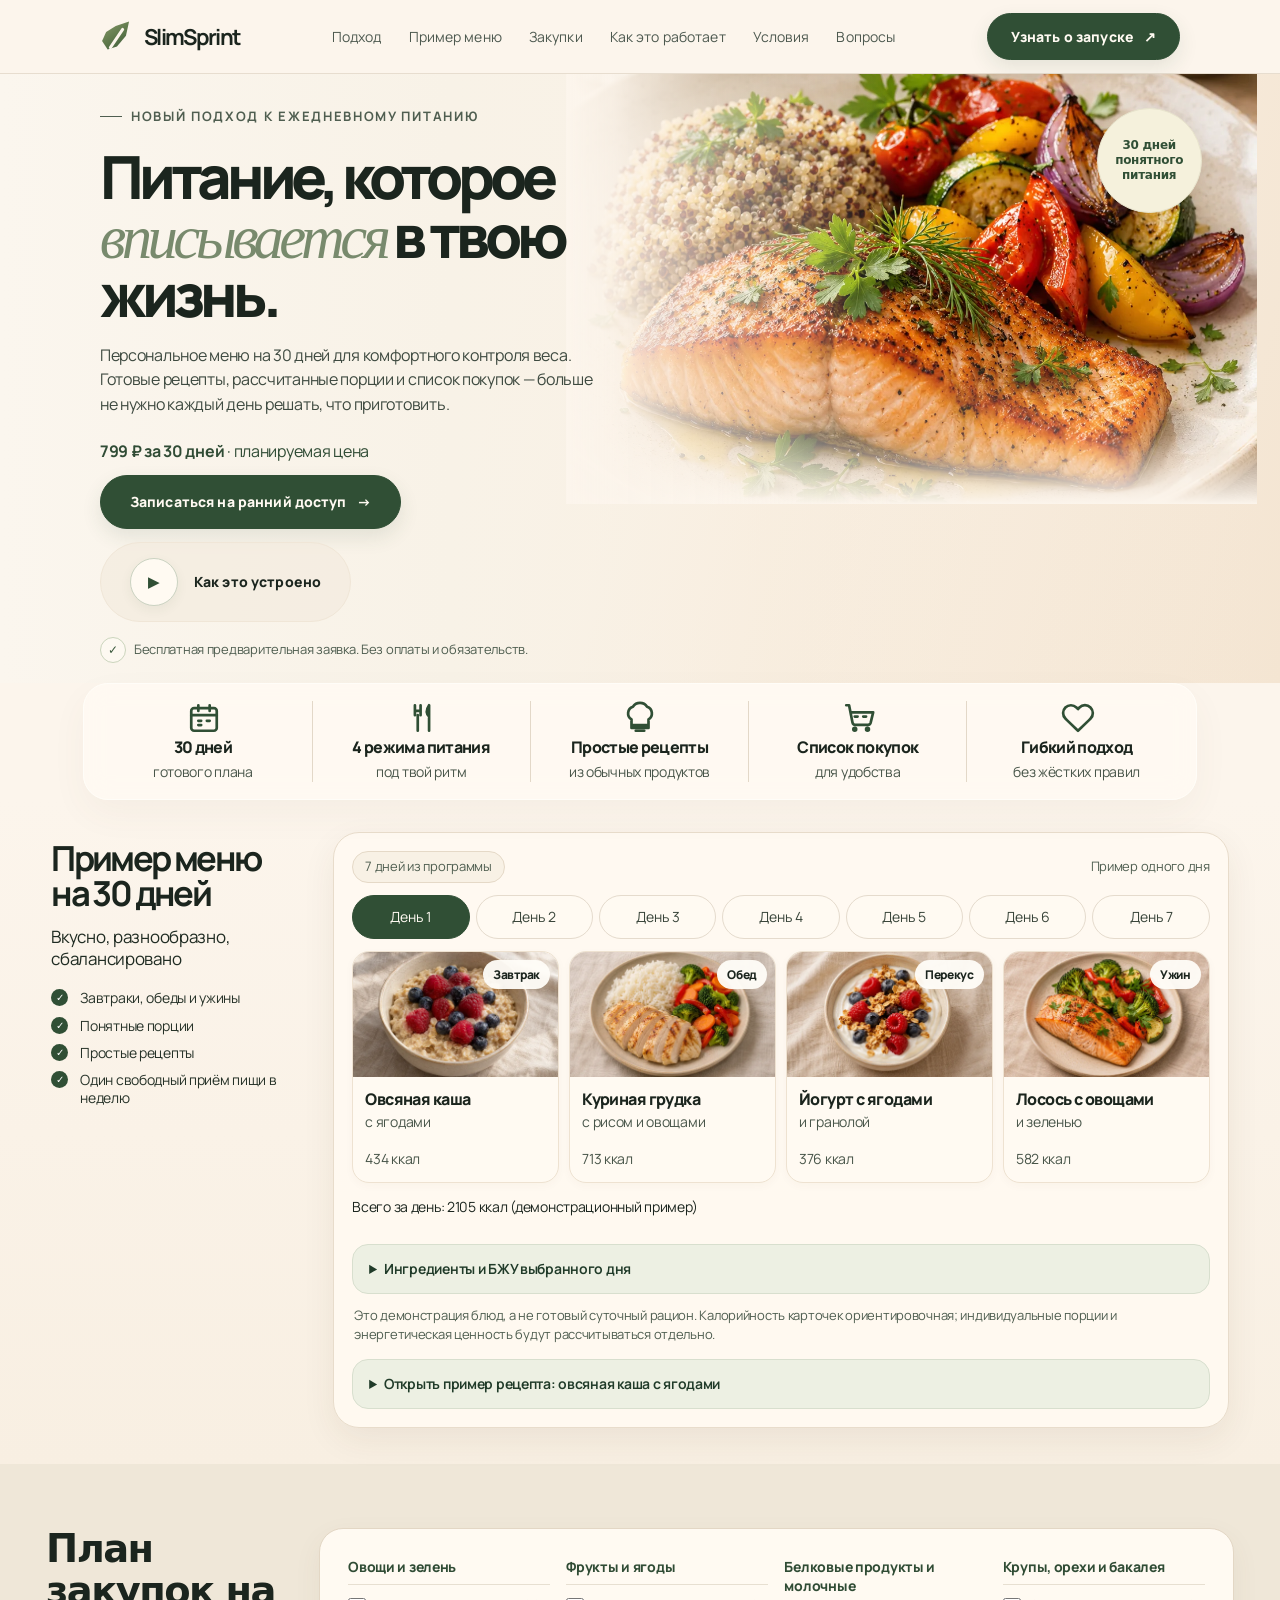
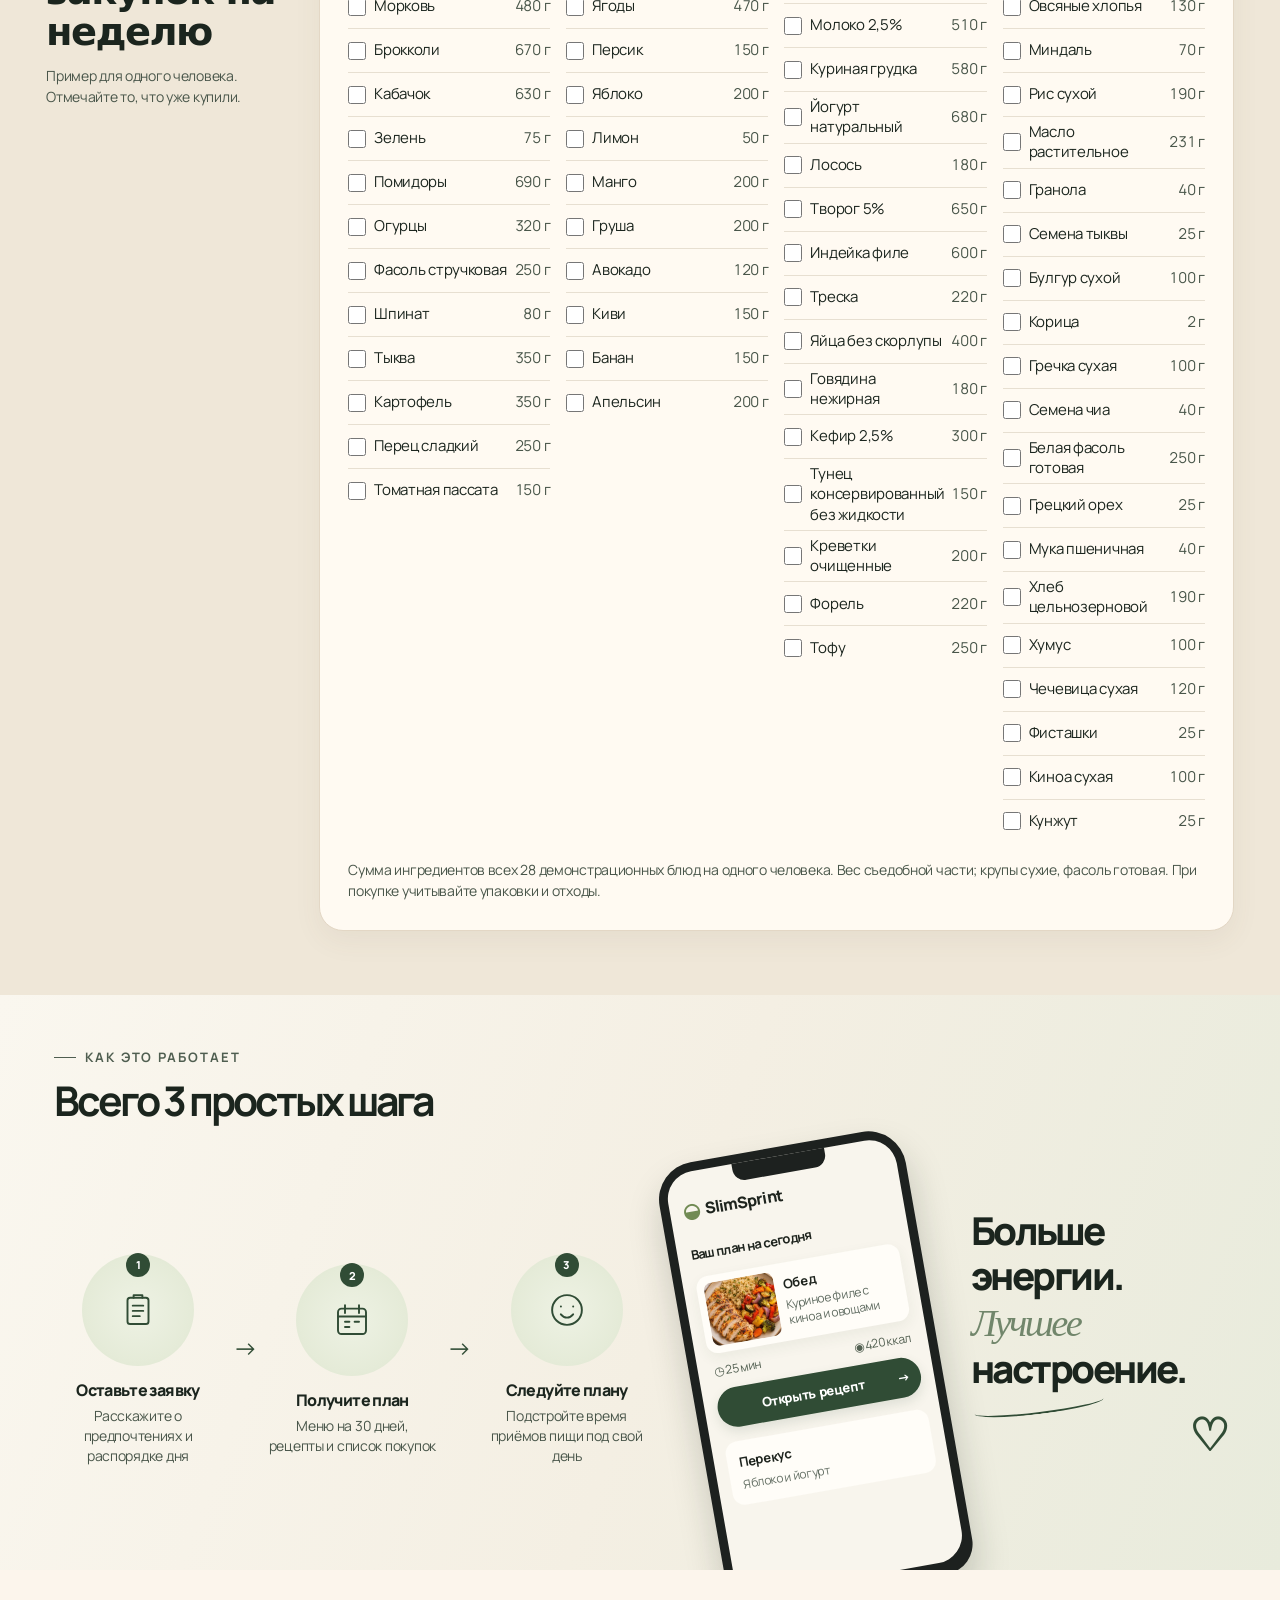
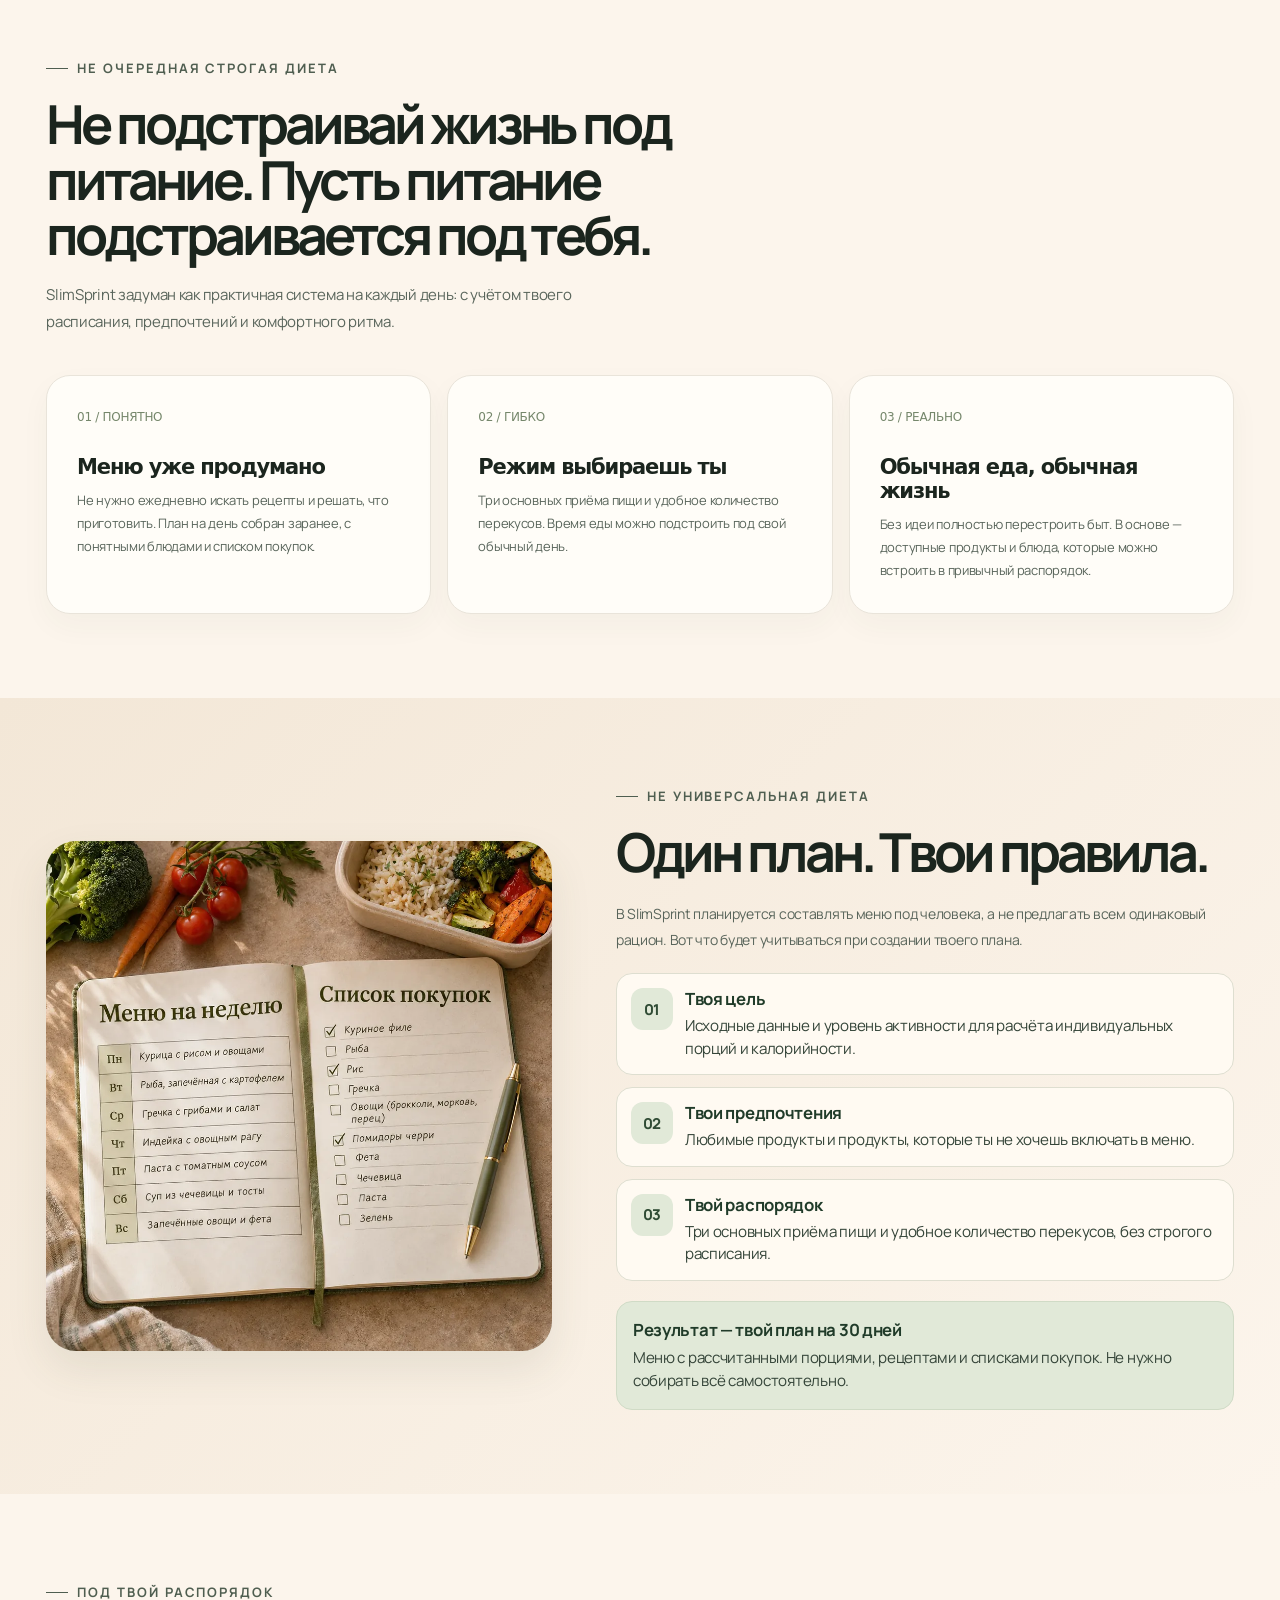
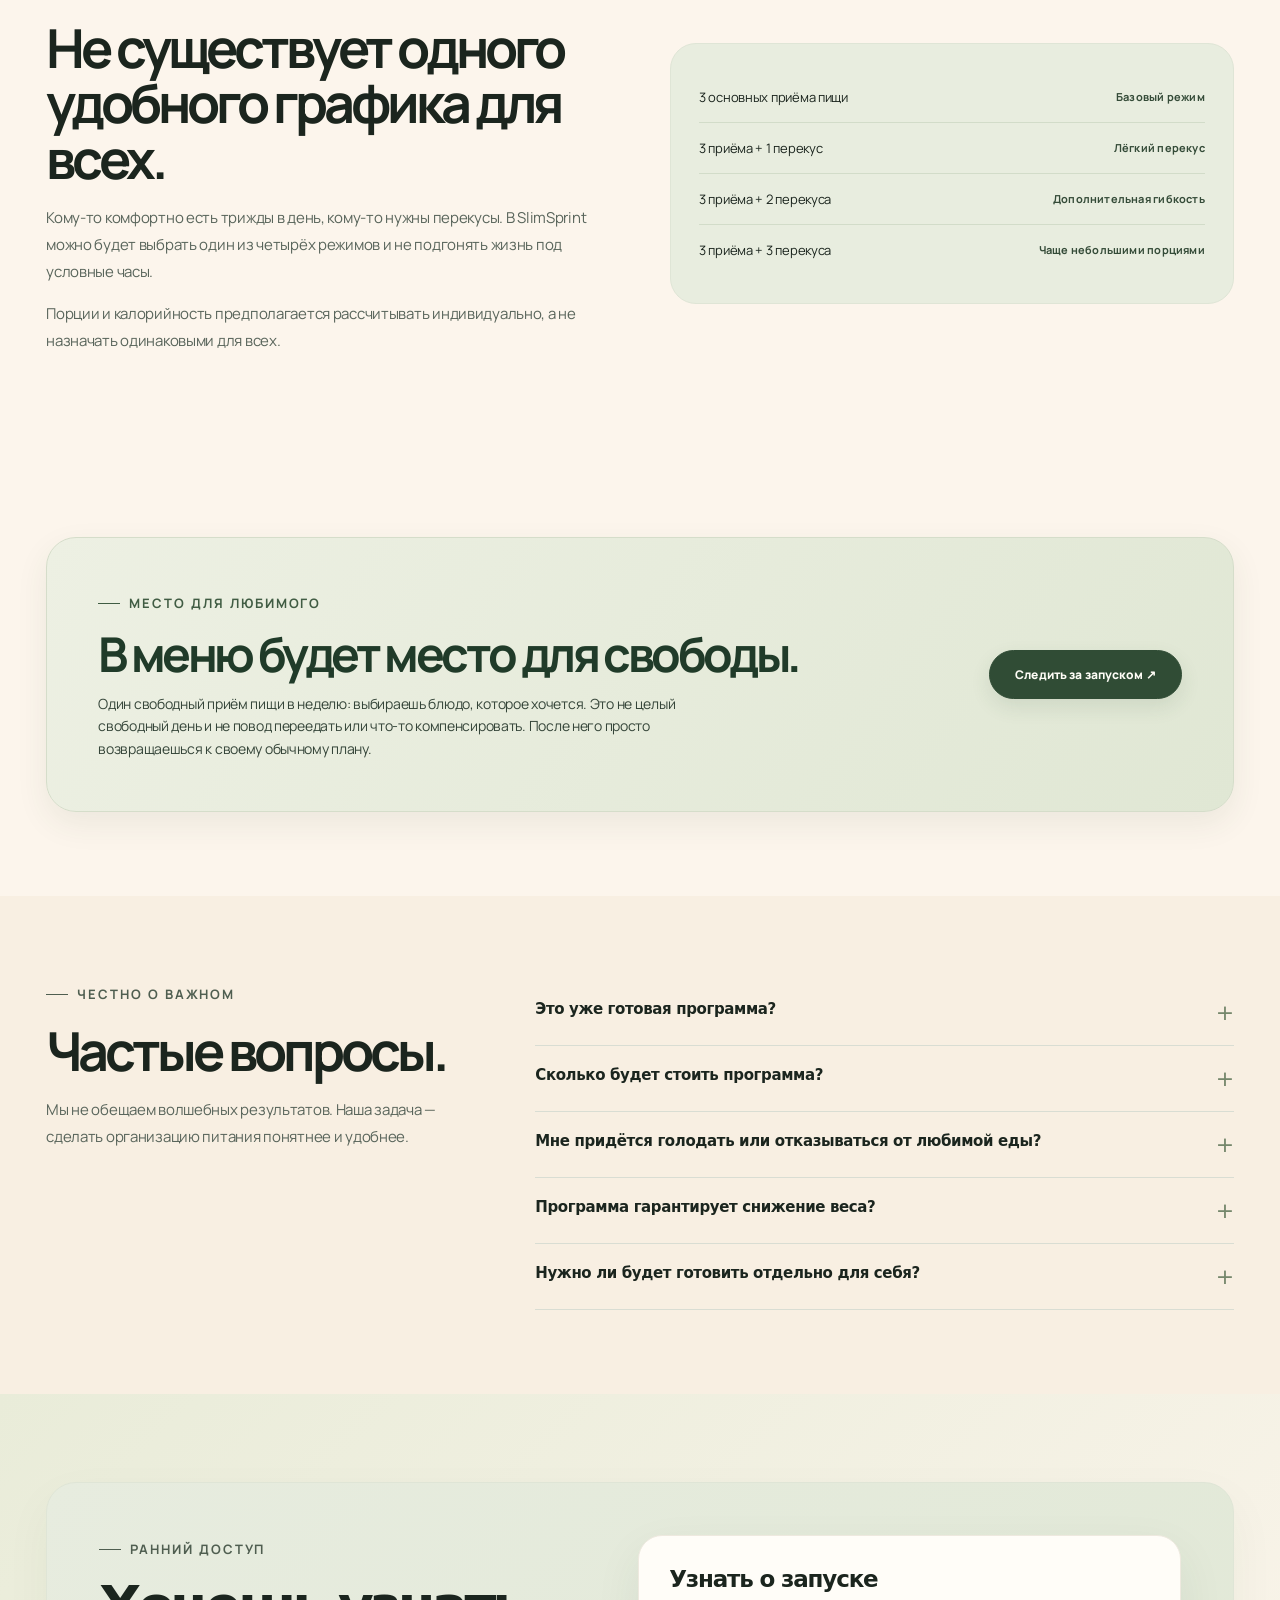
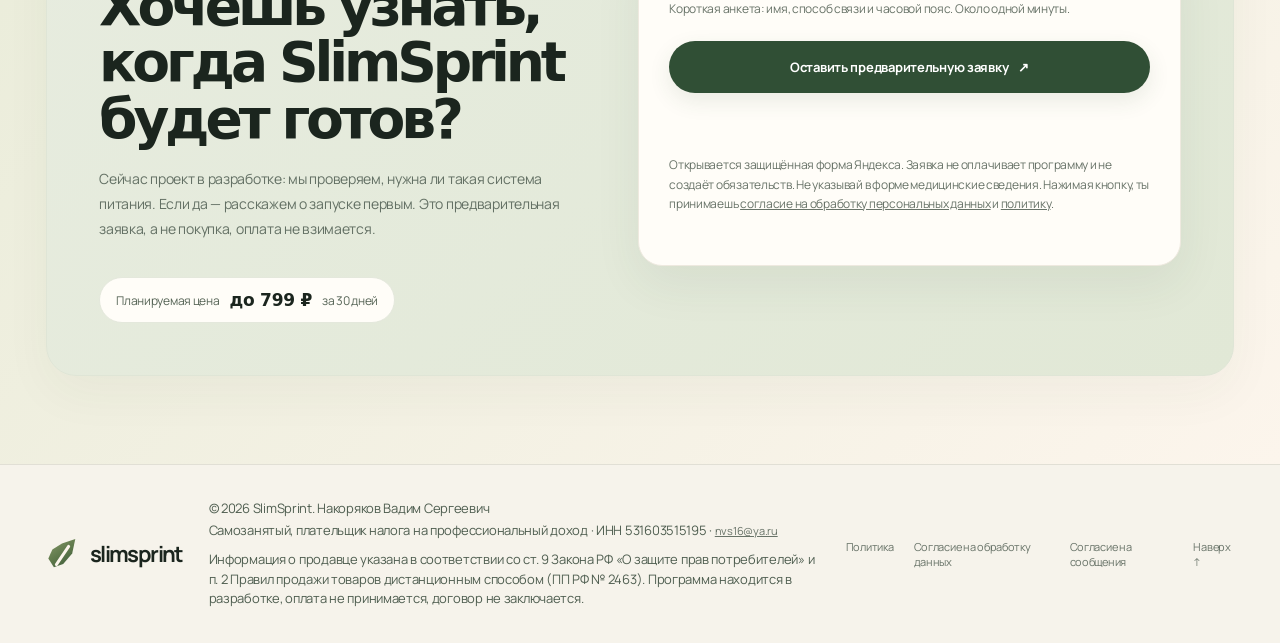
==== docs/index.html @ ff174c63 "Explain planned meal personalization in existing value section" ====
<!doctype html>
<html lang="ru">
<head>
<meta charset="utf-8">
<meta name="viewport" content="width=device-width,initial-scale=1">
<meta name="theme-color" content="#f6f5ef">
<title>SlimSprint — питание, которое вписывается в твою жизнь</title>
<meta name="description" content="Персональный план питания на 30 дней: готовое меню, простые рецепты и гибкий режим без жёстких запретов. SlimSprint — проект в разработке.">
<meta name="robots" content="noindex, nofollow">
<link rel="canonical" href="https://slimsprint.ru/">
<meta property="og:title" content="SlimSprint — питание, которое вписывается в твою жизнь">
<meta property="og:description" content="30 дней понятного питания, собранного вокруг твоего ритма жизни.">
<meta property="og:type" content="website">
<meta property="og:image" content="https://slimsprint.ru/assets/img/og-image.svg">
<meta property="og:locale" content="ru_RU">
<meta property="og:site_name" content="SlimSprint">
<meta property="og:url" content="https://slimsprint.ru/">
<meta name="twitter:card" content="summary_large_image">
<link rel="icon" href="assets/favicon.svg" type="image/svg+xml">
<link rel="stylesheet" href="assets/base.css?v=20261127b">
<style>
:root{--ink:#202a22;--muted:#68736a;--paper:#f6f5ef;--white:#fffefa;--sage:#647b65;--sage-dark:#405a45;--lime:#dce7c9;--line:#e5e7de;--sand:#eee9dd;--serif:Georgia,'Times New Roman',serif;--sans:'DM Sans','Segoe UI',Arial,sans-serif;--display:'Manrope','Segoe UI',Arial,sans-serif}
*{box-sizing:border-box}html{scroll-behavior:smooth}body{margin:0;background:var(--paper);color:var(--ink);font-family:var(--sans);-webkit-font-smoothing:antialiased}a{color:inherit}button,input,select{font:inherit}img{max-width:100%;height:auto}.wrap{width:min(1160px,calc(100% - 48px));margin:auto}.eyebrow{display:inline-flex;align-items:center;gap:9px;text-transform:uppercase;letter-spacing:.15em;font-size:11px;font-weight:700;color:var(--sage)}.eyebrow:before{content:"";width:22px;height:1px;background:currentColor}.header{height:82px;display:flex;align-items:center;border-bottom:1px solid rgba(32,42,34,.08)}.nav{display:flex;align-items:center;justify-content:space-between}.brand{display:flex;align-items:center;gap:10px;text-decoration:none;font:800 20px var(--display);letter-spacing:-.06em}.brand-mark{width:32px;height:32px;border-radius:11px;background:var(--sage-dark);color:#fff;display:grid;place-items:center;font:700 16px var(--display)}.nav-links{display:flex;gap:30px;align-items:center;font-size:13px;color:#58645b}.nav-links a{text-decoration:none}.nav-links a:hover{color:var(--sage-dark)}.nav-cta,.btn{display:inline-flex;align-items:center;justify-content:center;gap:10px;border-radius:999px;padding:14px 22px;background:var(--sage-dark);color:white;text-decoration:none;border:1px solid var(--sage-dark);font-size:13px;font-weight:700;transition:.2s;cursor:pointer}.nav-cta:hover,.btn:hover{background:#304735;transform:translateY(-2px)}.btn-light{background:transparent;color:var(--ink);border-color:#cbd2c5}.btn-light:hover{background:#fffefa;color:var(--ink)}.hero{padding:76px 0 88px;overflow:hidden}.hero-grid{display:grid;grid-template-columns:1.02fr .98fr;gap:62px;align-items:center}.hero-copy{padding:20px 0}.hero h1{font:600 clamp(48px,6vw,78px)/.99 var(--display);letter-spacing:-.075em;margin:24px 0 24px;max-width:650px}.hero h1 em{font-family:var(--serif);font-weight:400;color:var(--sage);letter-spacing:-.06em}.hero-lead{font-size:17px;line-height:1.75;color:var(--muted);max-width:490px;margin:0 0 30px}.hero-actions{display:flex;gap:12px;flex-wrap:wrap}.micro-note{font-size:11px;color:#899187;margin-top:18px}.hero-visual{position:relative;min-height:550px}.hero-photo{position:absolute;inset:0 28px 30px 28px;border-radius:220px 220px 30px 30px;overflow:hidden;background:#d9dfd0}.hero-photo img{width:100%;height:100%;object-fit:cover;display:block}.photo-caption{position:absolute;left:0;bottom:0;background:var(--white);border-radius:18px;padding:18px 22px;box-shadow:0 14px 45px #26342614;max-width:230px}.photo-caption strong{display:block;font:700 14px var(--display);margin-bottom:5px}.photo-caption span{font-size:11px;color:var(--muted);line-height:1.5}.floating-tag{position:absolute;right:0;top:72px;background:var(--lime);border-radius:50%;width:112px;height:112px;display:grid;place-items:center;text-align:center;font:700 12px/1.3 var(--display);transform:rotate(9deg);padding:14px}.section{padding:104px 0}.section-head{max-width:660px;margin-bottom:48px}.section h2{font:600 clamp(36px,4.3vw,54px)/1.05 var(--display);letter-spacing:-.065em;margin:18px 0}.section-intro{font-size:16px;line-height:1.75;color:var(--muted);max-width:580px}.pillars{display:grid;grid-template-columns:repeat(3,1fr);gap:16px}.pillar{padding:30px;border:1px solid var(--line);border-radius:22px;background:rgba(255,254,250,.58);min-height:235px}.pillar-num{font:500 12px var(--display);color:var(--sage)}.pillar h3{font:700 20px var(--display);letter-spacing:-.04em;margin:34px 0 10px}.pillar p{font-size:13px;line-height:1.7;color:var(--muted);margin:0}.band{background:#e9eddf}.band-grid{display:grid;grid-template-columns:.9fr 1.1fr;gap:70px;align-items:center}.band-image{height:510px;border-radius:190px 190px 24px 24px;overflow:hidden}.band-image img{width:100%;height:100%;object-fit:cover}.band-copy h2{font:600 clamp(38px,4.3vw,56px)/1.03 var(--display);letter-spacing:-.07em;margin:18px 0 22px}.band-copy p{font-size:15px;line-height:1.8;color:#637064}.check-list{list-style:none;padding:0;margin:28px 0 0;display:grid;gap:16px}.check-list li{display:flex;gap:12px;align-items:flex-start;font-size:14px;line-height:1.55}.check{flex:0 0 22px;height:22px;border-radius:50%;background:#d5e1c7;color:#405a45;display:grid;place-items:center;font-size:12px;font-weight:700}.menu-section{background:var(--white)}.menu-grid{display:grid;grid-template-columns:1fr 1fr;gap:18px}.meal-card{border:1px solid var(--line);border-radius:22px;overflow:hidden;background:#fff}.meal-card img{width:100%;height:230px;object-fit:cover;display:block}.meal-info{padding:22px}.meal-label{font-size:10px;text-transform:uppercase;letter-spacing:.14em;color:var(--sage);font-weight:700}.meal-info h3{font:700 19px var(--display);letter-spacing:-.04em;margin:9px 0}.meal-info p{font-size:13px;line-height:1.6;color:var(--muted);margin:0}.menu-foot{font-size:12px;color:#899187;margin-top:20px;line-height:1.6}.rhythm{display:grid;grid-template-columns:1fr 1fr;gap:64px;align-items:center}.rhythm h2{font:600 clamp(38px,4vw,52px)/1.04 var(--display);letter-spacing:-.07em;margin:18px 0}.rhythm p{color:var(--muted);line-height:1.8;font-size:15px}.rhythm-card{background:#e8ecdf;border-radius:26px;padding:30px}.rhythm-row{display:flex;align-items:center;justify-content:space-between;padding:17px 0;border-bottom:1px solid #d3dacb;font-size:14px}.rhythm-row:last-child{border:0}.rhythm-row span:last-child{font-size:12px;color:var(--sage-dark);font-weight:700}.free-meal{background:var(--sage-dark);color:white;border-radius:28px;padding:48px;display:grid;grid-template-columns:1fr auto;gap:30px;align-items:center}.free-meal h2{font:600 clamp(34px,4vw,48px)/1.05 var(--display);letter-spacing:-.06em;margin:15px 0}.free-meal p{color:#d4ded2;line-height:1.75;font-size:14px;max-width:650px}.free-meal .eyebrow{color:#c9d8bd}.free-meal .btn{background:#f5f4ec;color:var(--sage-dark);border-color:#f5f4ec;white-space:nowrap}.steps{display:grid;grid-template-columns:repeat(3,1fr);gap:28px}.step{border-top:1px solid #cfd5ca;padding-top:22px}.step strong{font:600 12px var(--display);color:var(--sage)}.step h3{font:700 19px var(--display);margin:22px 0 9px;letter-spacing:-.04em}.step p{font-size:13px;line-height:1.7;color:var(--muted)}.faq{background:#eeeee7}.faq-grid{display:grid;grid-template-columns:.75fr 1.25fr;gap:80px}.faq-list details{border-bottom:1px solid #d8ddd3;padding:19px 0}.faq-list summary{font:700 16px var(--display);cursor:pointer;list-style:none;display:flex;justify-content:space-between;gap:20px}.faq-list summary:after{content:"+";font-size:22px;font-weight:400;color:var(--sage)}.faq-list details[open] summary:after{content:"−"}.faq-list p{font-size:13px;line-height:1.75;color:var(--muted);max-width:600px}.lead{padding:104px 0}.lead-panel{display:grid;grid-template-columns:.95fr 1.05fr;gap:64px;background:#e7ecdf;border-radius:30px;padding:58px;align-items:start}.lead-copy h2{font:600 clamp(38px,4.4vw,56px)/1.03 var(--display);letter-spacing:-.07em;margin:18px 0}.lead-copy p{font-size:14px;line-height:1.8;color:#637064}.price-note{display:inline-flex;gap:10px;align-items:center;margin-top:22px;padding:12px 16px;background:#f7f7f1;border-radius:999px;font-size:12px;color:#566456}.price-note strong{font:800 17px var(--display);color:var(--ink)}.form-card{background:var(--white);border-radius:22px;padding:30px;box-shadow:0 18px 50px #2534250c}.form-card h3{font:700 22px var(--display);letter-spacing:-.04em;margin:0 0 7px}.form-card>p{font-size:12px;color:var(--muted);line-height:1.6;margin:0 0 22px}.field{display:grid;gap:7px;margin-bottom:14px}.field label{font-size:11px;font-weight:700;color:#536052}.field input,.field select{width:100%;border:1px solid #dce2d7;border-radius:12px;padding:14px 15px;background:#fbfcf8;color:var(--ink);outline:none}.field input:focus,.field select:focus{border-color:#8da18a;box-shadow:0 0 0 3px #8da18a20}.consent{display:flex;gap:10px;align-items:flex-start;font-size:11px;line-height:1.55;color:#69756a;margin:16px 0}.consent input{margin-top:3px;accent-color:var(--sage-dark)}.consent a{color:var(--sage-dark)}.form-submit{width:100%;border:0;border-radius:999px;background:var(--sage-dark);color:#fff;padding:16px;font-weight:700;font-size:13px;cursor:pointer}.form-submit:disabled{opacity:.55;cursor:wait}.form-status{font-size:12px;line-height:1.5;margin:12px 0 0;min-height:18px}.success-state{padding:20px 4px 8px;text-align:center}.success-icon{width:62px;height:62px;margin:0 auto 20px;border-radius:50%;display:grid;place-items:center;background:#e3ecd9;color:#405a45;font-size:29px}.success-state h3{font:700 25px/1.2 var(--display);letter-spacing:-.04em;margin:0 0 12px}.success-state p{font-size:14px;line-height:1.75;color:var(--muted);margin:0 auto 22px;max-width:390px}.success-state .success-note{padding:14px 16px;background:#f1f3eb;border-radius:13px;font-size:12px;color:#536052}.success-state a{display:inline-flex;margin-top:22px;color:var(--sage-dark);font-size:13px;font-weight:700;text-decoration:none}.form-foot{font-size:10px;color:#899187;line-height:1.6;margin:13px 0 0}.footer{padding:34px 0;border-top:1px solid var(--line)}.footer-row{display:flex;justify-content:space-between;gap:24px;align-items:center}.footer small,.footer a{font-size:11px;color:#7c877e}.footer-links{display:flex;gap:20px}.footer-links a{text-decoration:none}.reveal{opacity:1;transform:none}html.js .reveal{transition:opacity .7s,transform .7s}html.js .reveal:not(.visible){opacity:1;transform:none}html.js .reveal.visible{opacity:1;transform:none}
@media(max-width:850px){.nav-links{display:none}.hero-grid,.band-grid,.rhythm,.lead-panel,.faq-grid{grid-template-columns:1fr;gap:38px}.hero{padding:50px 0 70px}.hero-visual{min-height:460px}.hero-photo{inset:0 20px 24px}.pillars{grid-template-columns:1fr}.pillar{min-height:0}.band-image{height:390px;max-width:520px}.section{padding:76px 0}.free-meal{grid-template-columns:1fr;padding:34px}.lead-panel{padding:30px}.faq-grid{gap:20px}}
@media(max-width:560px){.wrap{width:min(100% - 32px,1160px)}.header{height:68px}.brand{font-size:18px}.nav-cta{padding:11px 15px;font-size:11px}.hero h1{font-size:48px}.hero-lead{font-size:15px}.hero-visual{min-height:390px}.hero-photo{inset:0 8px 20px;border-radius:180px 180px 22px 22px}.floating-tag{width:86px;height:86px;font-size:10px;right:-4px;top:42px}.photo-caption{max-width:190px;padding:13px 15px}.section{padding:66px 0}.section h2{font-size:38px}.menu-grid{grid-template-columns:1fr}.meal-card img{height:210px}.rhythm-card{padding:22px}.free-meal{padding:28px 23px}.steps{grid-template-columns:1fr;gap:18px}.lead{padding:66px 0}.form-card{padding:23px 18px}.footer-row{align-items:flex-start;flex-direction:column}.footer-links{flex-wrap:wrap}}
@media(prefers-reduced-motion:reduce){html{scroll-behavior:auto}.reveal{opacity:1;transform:none;transition:none}*{transition:none!important}}.header{position:sticky;top:0;z-index:40;background:rgba(246,245,239,.92);backdrop-filter:blur(10px)}.band-copy p{color:#5f6b61}.menu-foot,.micro-note{color:#5f6b61}.footer small,.footer a{color:#616d63}.photo{margin:0}.footer-operator{display:grid;gap:2px}.placeholder{display:grid;place-items:center;align-content:center;gap:6px;text-align:center;background:linear-gradient(150deg,#e6ead9 0%,#d9e1c9 55%,#cfd9bd 100%);color:#4a5a4c}.placeholder--hero{border-radius:220px 220px 30px 30px}.placeholder--wide{border-radius:190px 190px 24px 24px;height:510px}.placeholder--dish{height:230px;width:100%}.placeholder-label{font:700 12px/1.4 var(--display);letter-spacing:.02em;text-transform:uppercase;opacity:.72;padding:0 18px}.placeholder-label small{display:block;margin-top:4px;font:500 10px/1.4 var(--sans);letter-spacing:.06em;text-transform:none;opacity:.85}@media(max-width:850px){.placeholder--wide{height:390px}}@media(max-width:560px){.placeholder--dish{height:210px}.placeholder--hero{border-radius:180px 180px 22px 22px}}.hero-photo img,.band-image img,.meal-card img{display:block;width:100%;height:100%;object-fit:cover}.meal-card img{height:230px}@media(max-width:560px){.meal-card img{height:210px}}.cabinet{display:grid;gap:22px}.cabinet-figure{margin:0;background:var(--white);border:1px solid var(--line);border-radius:22px;overflow:hidden;box-shadow:0 14px 40px #26342510}.cabinet-figure img{display:block;width:100%;height:auto}.cabinet-figure figcaption{padding:18px 24px 22px;font-size:13px;line-height:1.65;color:#536052;border-top:1px solid var(--line)}.cabinet-figure figcaption strong{display:block;font:700 15px var(--display);color:var(--ink);margin-bottom:4px}
</style>
<link rel="stylesheet" href="assets/premium.css?v=20261127b">
<link rel="stylesheet" href="assets/editorial-refresh.css?v=20261127b">
<link rel="stylesheet" href="assets/reference-match.css?v=20261127l">
<link rel="stylesheet" href="assets/readable.css">
<style id="free-meal-contrast">
.free-meal{background:linear-gradient(125deg,#edf0e3,#e0e7d4)!important;color:#203b29!important;border:1px solid #d5ddca!important;box-shadow:0 12px 32px rgba(48,76,53,.08)!important;padding:clamp(24px,4vw,56px)!important;gap:24px!important}
.free-meal .eyebrow{color:#405c43!important;opacity:1!important}
.free-meal h2{color:#203b29!important;opacity:1!important}
.free-meal p{color:#354539!important;opacity:1!important;line-height:1.6!important;margin-bottom:0!important}
.free-meal .btn{background:#304c35!important;color:#fffdf7!important;border:1px solid #304c35!important;min-height:48px!important}
.free-meal .btn:hover{background:#203b29!important}
.free-meal .btn:focus-visible{outline:3px solid #203b29!important;outline-offset:4px}
@media(max-width:850px){.free-meal{display:flex!important;flex-direction:column!important;align-items:stretch!important;min-height:0!important;height:auto!important;gap:22px!important;padding:26px 22px!important}.free-meal h2{font-size:clamp(1.75rem,7vw,2.5rem)!important;line-height:1.12!important;margin:12px 0!important}.free-meal p{font-size:1rem!important;line-height:1.6!important}.free-meal .btn{margin:0!important;align-self:stretch!important;text-align:center!important;justify-content:center!important}}
</style>
<style id="sample-recipe-style">.sample-recipe{margin-top:14px;border:1px solid #d8dfce;border-radius:16px;background:#edf0e3;color:#203b29;overflow:hidden}.sample-recipe summary{padding:14px 16px;cursor:pointer;font-weight:650;line-height:1.45;color:#203b29}.sample-recipe summary:focus-visible{outline:2px solid #304c35;outline-offset:-3px}.sample-recipe-body{padding:0 16px 16px;font-size:15px;line-height:1.6;color:#354539}.sample-recipe-body h3{font-size:1.15rem;color:#203b29;margin:8px 0}.sample-recipe-body p{margin:8px 0;color:#354539}.sample-recipe-body ul,.sample-recipe-body ol{padding-left:22px;margin:8px 0;list-style-position:outside}.sample-recipe-body ul{list-style-type:disc}.sample-recipe-body ol{list-style-type:decimal}.sample-recipe-body li{margin:4px 0}</style><style id="personalization-style">.personalization-copy .personalization-steps{display:grid;gap:12px;margin:20px 0}.personalization-steps article{display:grid;grid-template-columns:42px minmax(0,1fr);gap:12px;align-items:start;padding:14px;background:#fffaf2;border:1px solid #deded0;border-radius:16px}.personalization-number{display:grid;place-items:center;width:42px;height:42px;background:#e1e9d8;color:#304c35;border-radius:12px;font-weight:750;font-size:15px}.personalization-steps h3{margin:0 0 4px!important;color:#203b29!important;font-size:1.05rem!important;line-height:1.35!important}.personalization-steps p,.personalization-result p{margin:0!important;color:#354539!important;font-size:.95rem!important;line-height:1.5!important}.personalization-result{padding:16px;background:#e1e9d8;border:1px solid #d0dbc6;border-radius:16px;color:#203b29}.personalization-result strong{display:block;color:#203b29;font-size:1.05rem;margin-bottom:6px}.personalization-copy{min-width:0}@media(max-width:560px){.personalization-steps article{padding:12px;gap:10px}.personalization-copy .personalization-steps{margin:16px 0}}</style></head>
<body class="has-action-bar">
<a class="skip-link" href="#top">Перейти к содержанию</a>
<header class="header"><div class="wrap nav">
<a class="brand" href="#top" aria-label="SlimSprint — на главную"><span class="brand-mark">s</span>SlimSprint</a>
<nav class="nav-links" aria-label="Основная навигация"><a href="#approach">Подход</a><a href="#menu">Пример меню</a><a href="#shopping">Закупки</a><a href="#how">Как это работает</a><a href="#price">Условия</a><a href="#faq">Вопросы</a></nav>
<a class="nav-cta" href="#lead-form">Узнать о запуске <span aria-hidden="true">↗</span></a>
</div></header>
<main id="top">
<section class="hero" aria-labelledby="hero-title"><div class="wrap hero-grid">
<div class="hero-copy"><span class="eyebrow">Новый подход к ежедневному питанию</span>
<h1 id="hero-title">Питание, которое <em>вписывается</em> в твою жизнь.</h1>
<p class="hero-lead">Персональное меню на 30 дней для комфортного контроля веса. Готовые рецепты, рассчитанные порции и список покупок — больше не нужно каждый день решать, что приготовить.</p>
<p class="hero-price" style="margin:12px 0;color:#304c35;font-size:1rem;line-height:1.5"><strong>799 ₽ за 30 дней</strong> · планируемая цена</p>
<div class="hero-actions"><a class="btn" href="#lead-form">Записаться на ранний доступ <span aria-hidden="true">→</span></a><a class="btn btn-light hero-play" href="#how"><span class="play-icon" aria-hidden="true">▶</span> Как это устроено</a></div>
<div class="micro-note"><span class="micro-shield" aria-hidden="true">✓</span> Бесплатная предварительная заявка. Без оплаты и обязательств.</div>
</div>
<div class="hero-visual" aria-label="Премиальное блюдо из лосося, овощей и киноа"><img class="hero-img" src="assets/img/salmon-quinoa-hero.webp" width="1199" height="1312" alt="Лосось с овощами, зеленью и крупой на светлой керамической тарелке" fetchpriority="high" decoding="async"><div class="floating-tag">30 дней<br>понятного<br>питания</div></div>
</div></section><section class="feature-strip" aria-label="Что входит в SlimSprint">
<div class="feature-item"><div class="feature-icon"><svg viewBox="0 0 24 24" aria-hidden="true"><rect x="3" y="5" width="18" height="16" rx="2"/><path d="M16 3v4M8 3v4M3 10h18M8 14h2M14 14h2M8 17h2"/></svg></div><strong>30 дней</strong><span>готового плана</span></div>
<div class="feature-item"><div class="feature-icon"><svg viewBox="0 0 24 24" aria-hidden="true"><path d="M7 3v7M11 3v7M7 7h4M9 10v11M17 3v18M17 3c-2 3-2 6 0 8"/></svg></div><strong>4 режима питания</strong><span>под твой ритм</span></div>
<div class="feature-item"><div class="feature-icon"><svg viewBox="0 0 24 24" aria-hidden="true"><path d="M6 13a5 5 0 0 1 1-9 6 6 0 0 1 10 0 5 5 0 0 1 1 9v6H6zM6 17h12M9 21h6"/></svg></div><strong>Простые рецепты</strong><span>из обычных продуктов</span></div>
<div class="feature-item"><div class="feature-icon"><svg viewBox="0 0 24 24" aria-hidden="true"><path d="M3 3h2l2.4 12.2a2 2 0 0 0 2 1.6h8.9a2 2 0 0 0 1.9-1.4L22 8H6M9 21a1 1 0 1 0 0-2 1 1 0 0 0 0 2ZM18 21a1 1 0 1 0 0-2 1 1 0 0 0 0 2ZM9 11h2M15 11h2"/></svg></div><strong>Список покупок</strong><span>для удобства</span></div>
<div class="feature-item"><div class="feature-icon"><svg viewBox="0 0 24 24" aria-hidden="true"><path d="M20.8 4.6a5.5 5.5 0 0 0-7.8 0L12 5.7l-1.1-1.1a5.5 5.5 0 0 0-7.8 7.8l1.1 1.1L12 21l7.8-7.5 1.1-1.1a5.5 5.5 0 0 0-.1-7.8Z"/></svg></div><strong>Гибкий подход</strong><span>без жёстких правил</span></div>
</section><section class="reference-menu-zone" id="menu"><div class="wrap reference-menu-grid">
<div class="menu-intro reveal"><span class="eyebrow">Пример меню</span><h2>Пример меню<br>на 30 дней</h2><p>Вкусно, разнообразно, сбалансировано</p>
<ul class="menu-checks"><li><i>✓</i><span>Завтраки, обеды и ужины</span></li><li><i>✓</i><span>Понятные порции</span></li><li><i>✓</i><span>Простые рецепты</span></li><li><i>✓</i><span>Один свободный приём пищи в неделю</span></li></ul></div>
<div class="weekly-menu-panel reveal" aria-label="Пример меню на неделю">
<div class="weekly-menu-top"><span class="week-caption">7 дней из программы</span><span class="week-subtitle">Пример одного дня</span></div>
<div class="day-tabs" role="tablist" aria-label="Выбрать день меню">
<button class="day-tab is-active" type="button" role="tab" aria-selected="true" data-day="0">День 1</button><button class="day-tab" type="button" role="tab" aria-selected="false" data-day="1">День 2</button><button class="day-tab" type="button" role="tab" aria-selected="false" data-day="2">День 3</button><button class="day-tab" type="button" role="tab" aria-selected="false" data-day="3">День 4</button><button class="day-tab" type="button" role="tab" aria-selected="false" data-day="4">День 5</button><button class="day-tab" type="button" role="tab" aria-selected="false" data-day="5">День 6</button><button class="day-tab" type="button" role="tab" aria-selected="false" data-day="6">День 7</button>
</div>
<div class="weekly-meals">
<article class="week-meal" data-meal="0"><div class="week-meal-image"><img src="assets/img/menu/oatmeal-berries.webp" alt="Овсяная каша с ягодами" loading="lazy"><span class="meal-pill">Завтрак</span></div><div class="week-meal-info"><strong data-name>Овсяная каша</strong><span data-desc>с ягодами</span><small><span data-kcal>434 ккал</span></small></div></article>
<article class="week-meal" data-meal="1"><div class="week-meal-image"><img src="assets/img/menu/chicken-rice.webp" alt="Куриная грудка с рисом и овощами" loading="lazy"><span class="meal-pill">Обед</span></div><div class="week-meal-info"><strong data-name>Куриная грудка</strong><span data-desc>с рисом и овощами</span><small><span data-kcal>713 ккал</span></small></div></article>
<article class="week-meal" data-meal="2"><div class="week-meal-image"><img src="assets/img/menu/yogurt-granola.webp" alt="Йогурт с ягодами и гранолой" loading="lazy"><span class="meal-pill">Перекус</span></div><div class="week-meal-info"><strong data-name>Йогурт с ягодами</strong><span data-desc>и гранолой</span><small><span data-kcal>376 ккал</span></small></div></article>
<article class="week-meal" data-meal="3"><div class="week-meal-image"><img src="assets/img/menu/salmon-vegetables.webp" alt="Лосось с овощами и зеленью" loading="lazy"><span class="meal-pill">Ужин</span></div><div class="week-meal-info"><strong data-name>Лосось с овощами</strong><span data-desc>и зеленью</span><small><span data-kcal>582 ккал</span></small></div></article>
</div><p id="demo-day-total" aria-live="polite">Всего за день: 2105 ккал</p><details class="sample-recipe" id="day-ingredients"><summary>Ингредиенты и БЖУ выбранного дня</summary><div class="sample-recipe-body" id="day-ingredients-body"></div></details><p class="menu-disclaimer">Это демонстрация блюд, а не готовый суточный рацион. Калорийность карточек ориентировочная; индивидуальные порции и энергетическая ценность будут рассчитываться отдельно.</p>
<details class="sample-recipe"><summary>Открыть пример рецепта: овсяная каша с ягодами</summary><div class="sample-recipe-body"><h3>Овсяная каша с ягодами</h3><p>1 порция · около 15 минут · примерно 434 ккал</p><p><strong>Ингредиенты</strong></p><ul><li>Овсяные хлопья (сухие) — 60 г</li><li>Молоко 2,5% — 200 г</li><li>Ягоды — 100 г</li><li>Миндаль — 10 г</li></ul><p><strong>Приготовление</strong></p><ol><li>Доведите молоко до слабого кипения.</li><li>Добавьте хлопья и варите 5–10 минут согласно инструкции на упаковке, помешивая.</li><li>Переложите кашу в миску, добавьте ягоды и измельчённый миндаль.</li></ol><p><strong>Примерно на порцию:</strong> белки — 17 г, жиры — 15 г, углеводы — 58 г.</p><p class="menu-disclaimer">Расчёт ориентировочный по типичным значениям продуктов; зависит от марки и состава. Содержит молоко и орехи.</p></div></details></div>
</div></section>
<section class="shopping-example" id="shopping" aria-labelledby="shopping-title">
  <div class="wrap shopping-example-layout">
    <div class="shopping-example-intro" id="cabinet">
      <h2 id="shopping-title">План закупок на неделю</h2>
      <p>Пример для одного человека. Отмечайте то, что уже купили.</p>
    </div>
    <div class="shopping-checklist"><fieldset><legend>Овощи и зелень</legend><label><input type="checkbox"><span>Морковь</span><span class="shopping-quantity">480 г</span></label><label><input type="checkbox"><span>Брокколи</span><span class="shopping-quantity">670 г</span></label><label><input type="checkbox"><span>Кабачок</span><span class="shopping-quantity">630 г</span></label><label><input type="checkbox"><span>Зелень</span><span class="shopping-quantity">75 г</span></label><label><input type="checkbox"><span>Помидоры</span><span class="shopping-quantity">690 г</span></label><label><input type="checkbox"><span>Огурцы</span><span class="shopping-quantity">320 г</span></label><label><input type="checkbox"><span>Фасоль стручковая</span><span class="shopping-quantity">250 г</span></label><label><input type="checkbox"><span>Шпинат</span><span class="shopping-quantity">80 г</span></label><label><input type="checkbox"><span>Тыква</span><span class="shopping-quantity">350 г</span></label><label><input type="checkbox"><span>Картофель</span><span class="shopping-quantity">350 г</span></label><label><input type="checkbox"><span>Перец сладкий</span><span class="shopping-quantity">250 г</span></label><label><input type="checkbox"><span>Томатная пассата</span><span class="shopping-quantity">150 г</span></label></fieldset><fieldset><legend>Фрукты и ягоды</legend><label><input type="checkbox"><span>Ягоды</span><span class="shopping-quantity">470 г</span></label><label><input type="checkbox"><span>Персик</span><span class="shopping-quantity">150 г</span></label><label><input type="checkbox"><span>Яблоко</span><span class="shopping-quantity">200 г</span></label><label><input type="checkbox"><span>Лимон</span><span class="shopping-quantity">50 г</span></label><label><input type="checkbox"><span>Манго</span><span class="shopping-quantity">200 г</span></label><label><input type="checkbox"><span>Груша</span><span class="shopping-quantity">200 г</span></label><label><input type="checkbox"><span>Авокадо</span><span class="shopping-quantity">120 г</span></label><label><input type="checkbox"><span>Киви</span><span class="shopping-quantity">150 г</span></label><label><input type="checkbox"><span>Банан</span><span class="shopping-quantity">150 г</span></label><label><input type="checkbox"><span>Апельсин</span><span class="shopping-quantity">200 г</span></label></fieldset><fieldset><legend>Белковые продукты и молочные</legend><label><input type="checkbox"><span>Молоко 2,5%</span><span class="shopping-quantity">510 г</span></label><label><input type="checkbox"><span>Куриная грудка</span><span class="shopping-quantity">580 г</span></label><label><input type="checkbox"><span>Йогурт натуральный</span><span class="shopping-quantity">680 г</span></label><label><input type="checkbox"><span>Лосось</span><span class="shopping-quantity">180 г</span></label><label><input type="checkbox"><span>Творог 5%</span><span class="shopping-quantity">650 г</span></label><label><input type="checkbox"><span>Индейка филе</span><span class="shopping-quantity">600 г</span></label><label><input type="checkbox"><span>Треска</span><span class="shopping-quantity">220 г</span></label><label><input type="checkbox"><span>Яйца без скорлупы</span><span class="shopping-quantity">400 г</span></label><label><input type="checkbox"><span>Говядина нежирная</span><span class="shopping-quantity">180 г</span></label><label><input type="checkbox"><span>Кефир 2,5%</span><span class="shopping-quantity">300 г</span></label><label><input type="checkbox"><span>Тунец консервированный без жидкости</span><span class="shopping-quantity">150 г</span></label><label><input type="checkbox"><span>Креветки очищенные</span><span class="shopping-quantity">200 г</span></label><label><input type="checkbox"><span>Форель</span><span class="shopping-quantity">220 г</span></label><label><input type="checkbox"><span>Тофу</span><span class="shopping-quantity">250 г</span></label></fieldset><fieldset><legend>Крупы, орехи и бакалея</legend><label><input type="checkbox"><span>Овсяные хлопья</span><span class="shopping-quantity">130 г</span></label><label><input type="checkbox"><span>Миндаль</span><span class="shopping-quantity">70 г</span></label><label><input type="checkbox"><span>Рис сухой</span><span class="shopping-quantity">190 г</span></label><label><input type="checkbox"><span>Масло растительное</span><span class="shopping-quantity">231 г</span></label><label><input type="checkbox"><span>Гранола</span><span class="shopping-quantity">40 г</span></label><label><input type="checkbox"><span>Семена тыквы</span><span class="shopping-quantity">25 г</span></label><label><input type="checkbox"><span>Булгур сухой</span><span class="shopping-quantity">100 г</span></label><label><input type="checkbox"><span>Корица</span><span class="shopping-quantity">2 г</span></label><label><input type="checkbox"><span>Гречка сухая</span><span class="shopping-quantity">100 г</span></label><label><input type="checkbox"><span>Семена чиа</span><span class="shopping-quantity">40 г</span></label><label><input type="checkbox"><span>Белая фасоль готовая</span><span class="shopping-quantity">250 г</span></label><label><input type="checkbox"><span>Грецкий орех</span><span class="shopping-quantity">25 г</span></label><label><input type="checkbox"><span>Мука пшеничная</span><span class="shopping-quantity">40 г</span></label><label><input type="checkbox"><span>Хлеб цельнозерновой</span><span class="shopping-quantity">190 г</span></label><label><input type="checkbox"><span>Хумус</span><span class="shopping-quantity">100 г</span></label><label><input type="checkbox"><span>Чечевица сухая</span><span class="shopping-quantity">120 г</span></label><label><input type="checkbox"><span>Фисташки</span><span class="shopping-quantity">25 г</span></label><label><input type="checkbox"><span>Киноа сухая</span><span class="shopping-quantity">100 г</span></label><label><input type="checkbox"><span>Кунжут</span><span class="shopping-quantity">25 г</span></label></fieldset><p class="shopping-example-note">Сумма ингредиентов всех 28 демонстрационных блюд на одного человека. Вес съедобной части; крупы сухие, фасоль готовая. При покупке учитывайте упаковки и отходы.</p></div></div>
</section><section class="section reference-how" id="how"><div class="wrap">
<div class="how-heading"><span class="eyebrow">Как это работает</span><h2>Всего 3 простых шага</h2></div>
<div class="how-layout">
<div class="how-steps">
<article class="how-step"><div class="step-illustration"><span class="step-number">1</span><svg viewBox="0 0 48 48" aria-hidden="true"><rect x="12" y="10" width="24" height="30" rx="3"/><path d="M19 10V7h10v3M18 19h12M18 25h12M18 31h8"/></svg></div><h3>Оставьте заявку</h3><p>Расскажите о предпочтениях и распорядке дня</p></article>
<span class="step-arrow" aria-hidden="true">→</span>
<article class="how-step"><div class="step-illustration"><span class="step-number">2</span><svg viewBox="0 0 48 48" aria-hidden="true"><rect x="8" y="11" width="32" height="29" rx="4"/><path d="M16 7v9M32 7v9M8 20h32M16 26h5M27 26h5M16 32h5"/></svg></div><h3>Получите план</h3><p>Меню на 30 дней, рецепты и список покупок</p></article>
<span class="step-arrow" aria-hidden="true">→</span>
<article class="how-step"><div class="step-illustration"><span class="step-number">3</span><svg viewBox="0 0 48 48" aria-hidden="true"><circle cx="24" cy="24" r="17"/><path d="M17 20h.1M31 20h.1M17 29c4 5 10 5 14 0"/></svg></div><h3>Следуйте плану</h3><p>Подстройте время приёмов пищи под свой день</p></article>
</div>
<div class="how-visual">
<div class="phone-mock" aria-hidden="true"><div class="phone-notch"></div><div class="phone-screen">
<div class="phone-brand"><span class="phone-leaf">◒</span> SlimSprint</div>
<h3>Ваш план на сегодня</h3>
<div class="phone-meal"><img src="assets/img/chicken-quinoa-preview.webp" alt="Куриное филе с киноа и овощами" loading="lazy"><div><strong>Обед</strong><small>Куриное филе с киноа и овощами</small></div></div>
<div class="phone-meta"><span>◷ 25 мин</span><span>◉ 420 ккал</span></div>
<div class="phone-recipe">Открыть рецепт <span>→</span></div>
<div class="phone-next"><strong>Перекус</strong><span>Яблоко и йогурт</span></div>
</div></div>
<div class="how-slogan">Больше энергии.<br><em>Лучшее</em><br>настроение.<div class="slogan-stroke"></div><span class="slogan-heart">♡</span></div>
</div>
</div></div></section><section class="section" id="approach"><div class="wrap">
<div class="section-head reveal"><span class="eyebrow">Не очередная строгая диета</span><h2>Не подстраивай жизнь под питание. Пусть питание подстраивается под тебя.</h2><p class="section-intro">SlimSprint задуман как практичная система на каждый день: с учётом твоего расписания, предпочтений и комфортного ритма.</p></div>
<div class="pillars">
<article class="pillar reveal"><span class="pillar-num">01 / ПОНЯТНО</span><h3>Меню уже продумано</h3><p>Не нужно ежедневно искать рецепты и решать, что приготовить. План на день собран заранее, с понятными блюдами и списком покупок.</p></article>
<article class="pillar reveal"><span class="pillar-num">02 / ГИБКО</span><h3>Режим выбираешь ты</h3><p>Три основных приёма пищи и удобное количество перекусов. Время еды можно подстроить под свой обычный день.</p></article>
<article class="pillar reveal"><span class="pillar-num">03 / РЕАЛЬНО</span><h3>Обычная еда, обычная жизнь</h3><p>Без идеи полностью перестроить быт. В основе — доступные продукты и блюда, которые можно встроить в привычный распорядок.</p></article>
</div></div></section><section class="section band"><div class="wrap band-grid">
<div class="band-image reveal"><img src="assets/img/weekly-meal-plan.webp" width="1000" height="1000" alt="Открытый планер с меню на неделю и списком покупок рядом с продуктами" loading="lazy" decoding="async"></div>
<div class="band-copy reveal personalization-copy"><span class="eyebrow">Не универсальная диета</span><h2>Один план. Твои правила.</h2><p>В SlimSprint планируется составлять меню под человека, а не предлагать всем одинаковый рацион. Вот что будет учитываться при создании твоего плана.</p>
<div class="personalization-steps">
<article><span class="personalization-number" aria-hidden="true">01</span><div><h3>Твоя цель</h3><p>Исходные данные и уровень активности для расчёта индивидуальных порций и калорийности.</p></div></article>
<article><span class="personalization-number" aria-hidden="true">02</span><div><h3>Твои предпочтения</h3><p>Любимые продукты и продукты, которые ты не хочешь включать в меню.</p></div></article>
<article><span class="personalization-number" aria-hidden="true">03</span><div><h3>Твой распорядок</h3><p>Три основных приёма пищи и удобное количество перекусов, без строгого расписания.</p></div></article>
</div><div class="personalization-result"><strong>Результат — твой план на 30 дней</strong><p>Меню с рассчитанными порциями, рецептами и списками покупок. Не нужно собирать всё самостоятельно.</p></div>
</div></div></section><section class="section"><div class="wrap rhythm">
<div class="reveal"><span class="eyebrow">Под твой распорядок</span><h2>Не существует одного удобного графика для всех.</h2><p>Кому-то комфортно есть трижды в день, кому-то нужны перекусы. В SlimSprint можно будет выбрать один из четырёх режимов и не подгонять жизнь под условные часы.</p><p>Порции и калорийность предполагается рассчитывать индивидуально, а не назначать одинаковыми для всех.</p></div>
<div class="rhythm-card reveal"><div class="rhythm-row"><span>3 основных приёма пищи</span><span>Базовый режим</span></div><div class="rhythm-row"><span>3 приёма + 1 перекус</span><span>Лёгкий перекус</span></div><div class="rhythm-row"><span>3 приёма + 2 перекуса</span><span>Дополнительная гибкость</span></div><div class="rhythm-row"><span>3 приёма + 3 перекуса</span><span>Чаще небольшими порциями</span></div></div>
</div></section><section class="section"><div class="wrap"><div class="free-meal reveal"><div><span class="eyebrow">Место для любимого</span><h2>В меню будет место для свободы.</h2><p>Один свободный приём пищи в неделю: выбираешь блюдо, которое хочется. Это не целый свободный день и не повод переедать или что-то компенсировать. После него просто возвращаешься к своему обычному плану.</p></div><a class="btn" href="#lead-form">Следить за запуском ↗</a></div></div></section><section class="section faq" id="faq"><div class="wrap faq-grid"><div class="reveal"><span class="eyebrow">Честно о важном</span><h2>Частые вопросы.</h2><p class="section-intro">Мы не обещаем волшебных результатов. Наша задача — сделать организацию питания понятнее и удобнее.</p></div>
<div class="faq-list reveal">
<details><summary>Это уже готовая программа?</summary><p>Пока нет. SlimSprint находится в разработке. Сейчас можно оставить предварительную заявку, чтобы сообщить о своём интересе к запуску.</p></details>
<details><summary>Сколько будет стоить программа?</summary><p>Планируемая стоимость 30-дневной программы — 799 ₽. Сейчас оплата не принимается, цена может быть уточнена до запуска.</p></details>
<details><summary>Мне придётся голодать или отказываться от любимой еды?</summary><p>Цель проекта — не строить рацион на жёстких запретах. Предусмотрен один свободный приём пищи в неделю. При этом индивидуальные потребности и переносимость продуктов должны учитываться отдельно.</p></details>
<details><summary>Программа гарантирует снижение веса?</summary><p>Нет. Результат зависит от множества факторов, включая здоровье, привычки и индивидуальные особенности. Мы не обещаем конкретное количество потерянных килограммов и не заменяем консультацию врача или диетолога.</p></details>
<details><summary>Нужно ли будет готовить отдельно для себя?</summary><p>Планируется использовать обычные продукты и практичные рецепты. Возможность адаптации блюд под семейное меню ещё прорабатывается и пока не обещается как функция.</p></details>
</div></div></section><section class="lead" id="lead-form"><div class="wrap"><div class="lead-panel">
<div class="lead-copy"><span class="eyebrow">Ранний доступ</span><h2>Хочешь узнать, когда SlimSprint будет готов?</h2><p>Сейчас проект в разработке: мы проверяем, нужна ли такая система питания. Если да — расскажем о запуске первым. Это предварительная заявка, а не покупка, оплата не взимается.</p><div class="price-note" id="price"><span>Планируемая цена</span><strong>до 799 ₽</strong><span>за 30 дней</span></div></div>
<div class="form-card">
<h3>Узнать о запуске</h3>
<p>Короткая анкета: имя, способ связи и часовой пояс. Около одной минуты.</p>
<p><a class="form-submit form-submit--link" id="lead-cta" href="#" rel="noopener">Оставить предварительную заявку <span aria-hidden="true">↗</span></a></p>
<p class="form-status" id="form-message" role="status" aria-live="polite"></p>
<p class="form-foot">Открывается защищённая форма Яндекса. Заявка не оплачивает программу и не создаёт обязательств. Не указывай в форме медицинские сведения. Нажимая кнопку, ты принимаешь <a href="personal-data-consent.html" target="_blank" rel="noopener">согласие на обработку персональных данных</a> и <a href="privacy-policy.html" target="_blank" rel="noopener">политику</a>.</p>
</div>
</div></div></section>










<!-- Temporarily paused while the site is tested in the local network only.
     The previous FormSubmit form is archived in form-backup.html. -->
</main>
<footer class="footer"><div class="wrap footer-row"><a class="brand" href="#top"><span class="brand-mark">s</span>slimsprint</a><div class="footer-operator"><small>© <span id="year"></span> SlimSprint. Накоряков Вадим Сергеевич</small>
<small>Самозанятый, плательщик налога на профессиональный доход · ИНН 531603515195 · <a href="mailto:nvs16@ya.ru">nvs16@ya.ru</a></small><small class="footer-legal-note">Информация о продавце указана в соответствии со ст. 9 Закона РФ «О защите прав потребителей» и п. 2 Правил продажи товаров дистанционным способом (ПП РФ № 2463). Программа находится в разработке, оплата не принимается, договор не заключается.</small></div><div class="footer-links"><a href="privacy-policy.html">Политика</a><a href="personal-data-consent.html">Согласие на обработку данных</a><a href="marketing-consent.html">Согласие на сообщения</a><a href="#top">Наверх ↑</a></div></div></footer>
<div class="action-bar" role="complementary" aria-label="Ранний доступ">
<p>Ранний доступ<br><strong>до 799 ₽ за 30 дней</strong></p>
<a class="btn" href="#lead-form">Узнать о запуске <span aria-hidden="true">↗</span></a>
</div>
<!-- Lead intake is routed through the published Yandex Form. Its URL and UTM forwarding are configured in assets/lead-config.js. -->
<script src="assets/lead-config.js"></script>
<script>document.documentElement.classList.add("js");</script>
<script>
(function () {
  "use strict";

  var year = document.getElementById("year");
  if (year) year.textContent = new Date().getFullYear();

  var cta = document.getElementById("lead-cta");
  var message = document.getElementById("form-message");

  // Reveal blocks only when the page can run scripts; without JS everything
  // stays visible because the .reveal class only hides elements via CSS
  // applied after this script sets the "js" flag on <html>.
  var observer = ("IntersectionObserver" in window)
    ? new IntersectionObserver(function (entries) {
        entries.forEach(function (entry) {
          if (entry.isIntersecting) {
            entry.target.classList.add("visible");
            observer.unobserve(entry.target);
          }
        });
      }, { threshold: 0.12 })
    : null;

  document.querySelectorAll(".reveal").forEach(function (el) {
    if (observer) observer.observe(el);
    else el.classList.add("visible");
  });

  var config = window.SLIMSPRINT_FORM || {};
  var paused = !config.yandexFormUrl;

  if (cta && paused) {
    cta.setAttribute("href", "#lead-form");
    cta.setAttribute("aria-disabled", "true");
    cta.addEventListener("click", function (event) {
      event.preventDefault();
      if (message) {
        message.textContent =
          "Сбор заявок временно приостановлен: мы проверяем работу страницы в закрытом режиме. Ссылка появится здесь, когда форма будет подключена.";
      }
    });
  } else if (cta) {
    var query = window.location.search.replace(/^\?/, "");
    cta.setAttribute("href", config.yandexFormUrl + (query ? "?" + query : ""));
  }
})();

  // Interactive seven-day sample menu: tabs update the four meal cards in place.
  var menuDays = [
  [
    {
      "n": "Овсяная каша",
      "d": "с ягодами",
      "k": "434 ккал",
      "a": "Овсяная каша с ягодами",
      "img": "assets/img/menu/oatmeal-berries.webp",
      "macros": [
        17,
        15,
        58
      ],
      "ingredients": [
        [
          "Овсяные хлопья",
          60
        ],
        [
          "Молоко 2,5%",
          200
        ],
        [
          "Ягоды",
          100
        ],
        [
          "Миндаль",
          10
        ]
      ]
    },
    {
      "n": "Куриная грудка",
      "d": "с рисом и овощами",
      "k": "713 ккал",
      "a": "Куриная грудка с рисом и овощами",
      "img": "assets/img/menu/chicken-rice.webp",
      "macros": [
        52,
        18,
        83
      ],
      "ingredients": [
        [
          "Куриная грудка",
          180
        ],
        [
          "Рис сухой",
          90
        ],
        [
          "Морковь",
          80
        ],
        [
          "Брокколи",
          120
        ],
        [
          "Масло растительное",
          12
        ]
      ]
    },
    {
      "n": "Йогурт с ягодами",
      "d": "и гранолой",
      "k": "376 ккал",
      "a": "Йогурт с ягодами и гранолой",
      "img": "assets/img/menu/yogurt-granola.webp",
      "macros": [
        23,
        11,
        44
      ],
      "ingredients": [
        [
          "Йогурт натуральный",
          200
        ],
        [
          "Ягоды",
          100
        ],
        [
          "Гранола",
          40
        ]
      ]
    },
    {
      "n": "Лосось с овощами",
      "d": "и зеленью",
      "k": "582 ккал",
      "a": "Лосось с овощами и зеленью",
      "img": "assets/img/menu/salmon-vegetables.webp",
      "macros": [
        43,
        37,
        15
      ],
      "ingredients": [
        [
          "Лосось",
          180
        ],
        [
          "Кабачок",
          180
        ],
        [
          "Брокколи",
          150
        ],
        [
          "Зелень",
          15
        ],
        [
          "Масло растительное",
          12
        ]
      ]
    }
  ],
  [
    {
      "n": "Творог с персиком",
      "d": "и семенами",
      "k": "501 ккал",
      "a": "Творог с персиком и семенами",
      "img": "assets/img/menu/tvorog-peach.webp",
      "macros": [
        51,
        25,
        22
      ],
      "ingredients": [
        [
          "Творог 5%",
          250
        ],
        [
          "Персик",
          150
        ],
        [
          "Семена тыквы",
          25
        ]
      ]
    },
    {
      "n": "Индейка с булгуром",
      "d": "и салатом",
      "k": "722 ккал",
      "a": "Индейка с булгуром и салатом",
      "img": "assets/img/menu/turkey-bulgur.webp",
      "macros": [
        57,
        19,
        77
      ],
      "ingredients": [
        [
          "Индейка филе",
          180
        ],
        [
          "Булгур сухой",
          100
        ],
        [
          "Помидоры",
          120
        ],
        [
          "Огурцы",
          120
        ],
        [
          "Масло растительное",
          15
        ]
      ]
    },
    {
      "n": "Яблоко с миндалём",
      "d": "и корицей",
      "k": "283 ккал",
      "a": "Яблоко с миндалём и корицей",
      "img": "assets/img/menu/apple-almond.webp",
      "macros": [
        7,
        15,
        27
      ],
      "ingredients": [
        [
          "Яблоко",
          200
        ],
        [
          "Миндаль",
          30
        ],
        [
          "Корица",
          2
        ]
      ]
    },
    {
      "n": "Треска с фасолью",
      "d": "и лимоном",
      "k": "447 ккал",
      "a": "Треска со стручковой фасолью и лимоном",
      "img": "assets/img/menu/cod-green-beans.webp",
      "macros": [
        44,
        22,
        14
      ],
      "ingredients": [
        [
          "Треска",
          220
        ],
        [
          "Фасоль стручковая",
          250
        ],
        [
          "Лимон",
          30
        ],
        [
          "Масло растительное",
          20
        ]
      ]
    }
  ],
  [
    {
      "n": "Омлет со шпинатом",
      "d": "и томатами",
      "k": "350 ккал",
      "a": "Омлет со шпинатом и томатами",
      "img": "assets/img/menu/spinach-omelette.webp",
      "macros": [
        23,
        26,
        8
      ],
      "ingredients": [
        [
          "Яйца без скорлупы",
          150
        ],
        [
          "Шпинат",
          80
        ],
        [
          "Помидоры",
          150
        ],
        [
          "Масло растительное",
          10
        ]
      ]
    },
    {
      "n": "Говядина с гречкой",
      "d": "и овощами",
      "k": "798 ккал",
      "a": "Говядина с гречкой и овощами",
      "img": "assets/img/menu/beef-buckwheat.webp",
      "macros": [
        53,
        29,
        83
      ],
      "ingredients": [
        [
          "Говядина нежирная",
          180
        ],
        [
          "Гречка сухая",
          100
        ],
        [
          "Морковь",
          100
        ],
        [
          "Кабачок",
          150
        ],
        [
          "Масло растительное",
          12
        ]
      ]
    },
    {
      "n": "Смузи с кефиром",
      "d": "и лесными ягодами",
      "k": "234 ккал",
      "a": "Кефирный смузи с лесными ягодами",
      "img": "assets/img/menu/kefir-berry-smoothie.webp",
      "macros": [
        11,
        8,
        27
      ],
      "ingredients": [
        [
          "Кефир 2,5%",
          300
        ],
        [
          "Ягоды",
          150
        ]
      ]
    },
    {
      "n": "Курица с тыквой",
      "d": "запечённая с травами",
      "k": "540 ккал",
      "a": "Запечённая курица с тыквой и травами",
      "img": "assets/img/menu/chicken-pumpkin.webp",
      "macros": [
        55,
        26,
        22
      ],
      "ingredients": [
        [
          "Куриная грудка",
          220
        ],
        [
          "Тыква",
          350
        ],
        [
          "Зелень",
          15
        ],
        [
          "Масло растительное",
          20
        ]
      ]
    }
  ],
  [
    {
      "n": "Чиа-пудинг",
      "d": "с манго",
      "k": "444 ккал",
      "a": "Чиа-пудинг с манго",
      "img": "assets/img/menu/chia-mango.webp",
      "macros": [
        16,
        19,
        43
      ],
      "ingredients": [
        [
          "Семена чиа",
          40
        ],
        [
          "Молоко 2,5%",
          250
        ],
        [
          "Манго",
          200
        ]
      ]
    },
    {
      "n": "Салат с тунцом",
      "d": "и белой фасолью",
      "k": "669 ккал",
      "a": "Салат с тунцом и белой фасолью",
      "img": "assets/img/menu/tuna-white-beans.webp",
      "macros": [
        63,
        18,
        63
      ],
      "ingredients": [
        [
          "Тунец консервированный без жидкости",
          150
        ],
        [
          "Белая фасоль готовая",
          250
        ],
        [
          "Помидоры",
          150
        ],
        [
          "Огурцы",
          100
        ],
        [
          "Масло растительное",
          15
        ]
      ]
    },
    {
      "n": "Груша с грецким орехом",
      "d": "и йогуртом",
      "k": "409 ккал",
      "a": "Груша с грецким орехом и йогуртом",
      "img": "assets/img/menu/pear-walnut.webp",
      "macros": [
        21,
        20,
        35
      ],
      "ingredients": [
        [
          "Груша",
          200
        ],
        [
          "Грецкий орех",
          25
        ],
        [
          "Йогурт натуральный",
          180
        ]
      ]
    },
    {
      "n": "Креветки с рисом",
      "d": "и овощами",
      "k": "747 ккал",
      "a": "Креветки с рисом и овощами",
      "img": "assets/img/menu/shrimp-rice.webp",
      "macros": [
        52,
        18,
        95
      ],
      "ingredients": [
        [
          "Креветки очищенные",
          200
        ],
        [
          "Рис сухой",
          100
        ],
        [
          "Брокколи",
          150
        ],
        [
          "Морковь",
          100
        ],
        [
          "Масло растительное",
          15
        ]
      ]
    }
  ],
  [
    {
      "n": "Сырники",
      "d": "с ягодным соусом",
      "k": "591 ккал",
      "a": "Сырники с ягодным соусом",
      "img": "assets/img/menu/syrniki.webp",
      "macros": [
        46,
        24,
        49
      ],
      "ingredients": [
        [
          "Творог 5%",
          200
        ],
        [
          "Яйца без скорлупы",
          50
        ],
        [
          "Мука пшеничная",
          40
        ],
        [
          "Ягоды",
          120
        ],
        [
          "Масло растительное",
          8
        ]
      ]
    },
    {
      "n": "Фрикадельки из индейки",
      "d": "с картофельным пюре",
      "k": "637 ккал",
      "a": "Фрикадельки из индейки с картофельным пюре",
      "img": "assets/img/menu/turkey-meatballs.webp",
      "macros": [
        57,
        17,
        62
      ],
      "ingredients": [
        [
          "Индейка филе",
          200
        ],
        [
          "Картофель",
          350
        ],
        [
          "Молоко 2,5%",
          60
        ],
        [
          "Масло растительное",
          12
        ]
      ]
    },
    {
      "n": "Тост с хумусом",
      "d": "и морковью",
      "k": "429 ккал",
      "a": "Тост с хумусом и морковью",
      "img": "assets/img/menu/hummus-carrot-toast.webp",
      "macros": [
        20,
        14,
        60
      ],
      "ingredients": [
        [
          "Хлеб цельнозерновой",
          90
        ],
        [
          "Хумус",
          100
        ],
        [
          "Морковь",
          100
        ]
      ]
    },
    {
      "n": "Форель с кабачком",
      "d": "и зеленью",
      "k": "538 ккал",
      "a": "Форель с кабачком и зеленью",
      "img": "assets/img/menu/trout-zucchini.webp",
      "macros": [
        48,
        31,
        13
      ],
      "ingredients": [
        [
          "Форель",
          220
        ],
        [
          "Кабачок",
          300
        ],
        [
          "Зелень",
          15
        ],
        [
          "Масло растительное",
          15
        ]
      ]
    }
  ],
  [
    {
      "n": "Тост с авокадо",
      "d": "и яйцом",
      "k": "582 ккал",
      "a": "Тост с авокадо и яйцом",
      "img": "assets/img/menu/avocado-egg-toast.webp",
      "macros": [
        27,
        32,
        44
      ],
      "ingredients": [
        [
          "Хлеб цельнозерновой",
          100
        ],
        [
          "Авокадо",
          120
        ],
        [
          "Яйца без скорлупы",
          100
        ]
      ]
    },
    {
      "n": "Чечевичная тарелка",
      "d": "с овощами",
      "k": "625 ккал",
      "a": "Чечевичная тарелка с овощами",
      "img": "assets/img/menu/lentils-vegetables.webp",
      "macros": [
        32,
        17,
        86
      ],
      "ingredients": [
        [
          "Чечевица сухая",
          120
        ],
        [
          "Морковь",
          100
        ],
        [
          "Помидоры",
          150
        ],
        [
          "Масло растительное",
          15
        ]
      ]
    },
    {
      "n": "Творог с киви",
      "d": "и фисташками",
      "k": "474 ккал",
      "a": "Творог с киви и фисташками",
      "img": "assets/img/menu/tvorog-kiwi.webp",
      "macros": [
        41,
        22,
        30
      ],
      "ingredients": [
        [
          "Творог 5%",
          200
        ],
        [
          "Киви",
          150
        ],
        [
          "Фисташки",
          25
        ]
      ]
    },
    {
      "n": "Перец с индейкой",
      "d": "и томатным соусом",
      "k": "508 ккал",
      "a": "Перец, фаршированный индейкой, с томатным соусом",
      "img": "assets/img/menu/turkey-stuffed-pepper.webp",
      "macros": [
        58,
        19,
        23
      ],
      "ingredients": [
        [
          "Перец сладкий",
          250
        ],
        [
          "Индейка филе",
          220
        ],
        [
          "Томатная пассата",
          150
        ],
        [
          "Масло растительное",
          15
        ]
      ]
    }
  ],
  [
    {
      "n": "Банановые панкейки",
      "d": "с йогуртом",
      "k": "668 ккал",
      "a": "Банановые панкейки с йогуртом",
      "img": "assets/img/menu/banana-pancakes.webp",
      "macros": [
        35,
        23,
        81
      ],
      "ingredients": [
        [
          "Банан",
          150
        ],
        [
          "Яйца без скорлупы",
          100
        ],
        [
          "Овсяные хлопья",
          70
        ],
        [
          "Йогурт натуральный",
          120
        ],
        [
          "Масло растительное",
          5
        ]
      ]
    },
    {
      "n": "Курица с киноа",
      "d": "и табуле",
      "k": "772 ккал",
      "a": "Курица с киноа и табуле",
      "img": "assets/img/menu/chicken-quinoa-tabbouleh.webp",
      "macros": [
        58,
        26,
        74
      ],
      "ingredients": [
        [
          "Куриная грудка",
          180
        ],
        [
          "Киноа сухая",
          100
        ],
        [
          "Помидоры",
          120
        ],
        [
          "Огурцы",
          100
        ],
        [
          "Зелень",
          30
        ],
        [
          "Лимон",
          20
        ],
        [
          "Масло растительное",
          15
        ]
      ]
    },
    {
      "n": "Апельсин с миндалём",
      "d": "и натуральным йогуртом",
      "k": "399 ккал",
      "a": "Апельсин, миндаль и натуральный йогурт",
      "img": "assets/img/menu/orange-almond-yogurt.webp",
      "macros": [
        24,
        19,
        30
      ],
      "ingredients": [
        [
          "Апельсин",
          200
        ],
        [
          "Миндаль",
          30
        ],
        [
          "Йогурт натуральный",
          180
        ]
      ]
    },
    {
      "n": "Тофу с брокколи",
      "d": "и кунжутом",
      "k": "723 ккал",
      "a": "Тофу с брокколи и кунжутом",
      "img": "assets/img/menu/tofu-broccoli.webp",
      "macros": [
        54,
        51,
        21
      ],
      "ingredients": [
        [
          "Тофу",
          250
        ],
        [
          "Брокколи",
          250
        ],
        [
          "Кунжут",
          25
        ],
        [
          "Масло растительное",
          15
        ]
      ]
    }
  ]
];
  function setMealImage(image, item) {
    image.alt = item.a;
    image.loading = "eager";
    image.src = item.img;
  }
  function renderDayDetails(day){var body=document.getElementById("day-ingredients-body");var total=document.getElementById("demo-day-total");if(!body||!total)return;body.replaceChildren();var kcal=0;menuDays[day].forEach(function(item){kcal+=parseInt(item.k,10);var heading=document.createElement("h3");heading.textContent=item.a;body.appendChild(heading);var p=document.createElement("p");p.textContent=item.ingredients.map(function(x){return x[0]+" — "+x[1]+" г";}).join("; ");body.appendChild(p);var b=document.createElement("p");b.textContent=item.k+" · Б "+item.macros[0]+" г · Ж "+item.macros[1]+" г · У "+item.macros[2]+" г";body.appendChild(b);});total.textContent="Всего за день: "+kcal+" ккал (демонстрационный пример)";} renderDayDetails(0);
  var dayButtons = document.querySelectorAll(".day-tab");
  dayButtons.forEach(function (button) {
    button.addEventListener("click", function () {
      var day = Number(button.getAttribute("data-day"));
      if (!menuDays[day]) return;
      renderDayDetails(day);
      dayButtons.forEach(function (tab) {
        var active = tab === button;
        tab.classList.toggle("is-active", active);
        tab.setAttribute("aria-selected", active ? "true" : "false");
      });
      document.querySelectorAll(".week-meal").forEach(function (card) {
        var index = Number(card.getAttribute("data-meal"));
        var item = menuDays[day][index];
        if (!item) return;
        card.querySelector("[data-name]").textContent = item.n;
        card.querySelector("[data-desc]").textContent = item.d;
        card.querySelector("[data-kcal]").textContent = item.k;
        var mealImage = card.querySelector(".week-meal-image img");
        setMealImage(mealImage, item);
      });
      var caption = document.querySelector(".week-subtitle");
      if (caption) caption.textContent = "Меню на день " + (day + 1);
    });
  });
</script>
</body></html>
---- docs/assets/base.css ----
/* SlimSprint — shared document and navigation styles.
   Local only: no external font or image hosts. */

* { box-sizing: border-box; }

html { scroll-behavior: smooth; }

body {
  margin: 0;
  background: var(--paper, #f6f5ef);
  color: var(--ink, #202a22);
  font-family: var(--sans, "DM Sans", "Segoe UI", Arial, sans-serif);
  -webkit-font-smoothing: antialiased;
  text-rendering: optimizeLegibility;
}

/* Without JavaScript every block stays visible, so the page never renders
   half-empty. The landing adds .js only after its own base rules load. */
html.js .reveal:not(.visible) { opacity: 0; transform: translateY(18px); }
html.js .reveal { transition: opacity .7s, transform .7s; }

a { color: inherit; }

:focus-visible {
  outline: 3px solid #405a45;
  outline-offset: 3px;
  border-radius: 6px;
}

.skip-link {
  position: absolute;
  left: 12px;
  top: -60px;
  z-index: 100;
  padding: 10px 16px;
  border-radius: 10px;
  background: #405a45;
  color: #fff;
  font-size: 14px;
  text-decoration: none;
  transition: top .2s;
}

.skip-link:focus { top: 12px; }

/* Sticky mobile call to action */
.action-bar {
  position: fixed;
  left: 0;
  right: 0;
  bottom: 0;
  z-index: 50;
  display: none;
  gap: 10px;
  align-items: center;
  padding: 10px 14px calc(10px + env(safe-area-inset-bottom));
  background: rgba(255, 254, 250, .96);
  border-top: 1px solid #e5e7de;
  backdrop-filter: blur(8px);
}

.action-bar p {
  margin: 0;
  font-size: 12px;
  line-height: 1.35;
  color: #536052;
}

.action-bar .btn {
  flex: 0 0 auto;
  padding: 12px 16px;
  font-size: 13px;
  white-space: nowrap;
}

@media (max-width: 720px) {
  .action-bar { display: flex; }
  body.has-action-bar { padding-bottom: 74px; }
}

@media print {
  .action-bar,
  .skip-link { display: none !important; }
  body { background: #fff; }
  a { text-decoration: underline; }
}
---- docs/assets/premium.css ----
/* SlimSprint — premium editorial visual refresh. Keeps existing form and page behavior. */
:root{--ink:#20291f;--muted:#667064;--paper:#f7f5ee;--white:#fffdf8;--sage:#6c8066;--sage-dark:#344b38;--lime:#e1e9d3;--line:#e4e5dc;--sand:#eee7d9;--sans:system-ui,-apple-system,"Segoe UI",Arial,sans-serif;--display:system-ui,-apple-system,"Segoe UI",Arial,sans-serif;--serif:Georgia,"Times New Roman",serif}
body{background:var(--paper);color:var(--ink);font-feature-settings:"kern";text-rendering:optimizeLegibility}
.wrap{width:min(1220px,calc(100% - 64px))}
.header{height:86px;border-bottom-color:#dfe2d8;background:rgba(247,245,238,.88);backdrop-filter:blur(18px)}
.brand{font-size:21px;letter-spacing:-.07em}.brand-mark{border-radius:50%;background:transparent;color:var(--sage-dark);border:1px solid #aab79f;font-family:var(--serif);font-style:italic;font-size:20px}
.nav-links{gap:26px;font-size:12px;letter-spacing:.01em}
.nav-cta,.btn{padding:15px 24px;background:var(--sage-dark);border-color:var(--sage-dark);box-shadow:0 7px 20px #344b3817;letter-spacing:.01em}
.nav-cta:hover,.btn:hover{background:#283c2c;box-shadow:0 12px 24px #344b3824}
.btn-light{background:transparent;box-shadow:none;border-color:#c9d0c3}
.hero{padding:64px 0 78px;background:radial-gradient(ellipse at 82% 35%,#e4e9d9 0,transparent 48%)}
.hero-grid{grid-template-columns:1fr 1fr;gap:48px}.hero-copy{padding:18px 0 22px}
.hero h1{font-size:clamp(50px,6.2vw,82px);line-height:.98;letter-spacing:-.085em;max-width:650px;margin:26px 0}
.hero h1 em{font-family:var(--serif);font-style:italic;color:#71836b;font-weight:400;letter-spacing:-.075em}
.hero-lead{font-size:16px;line-height:1.8;max-width:490px;color:#606b5f}
.hero-visual{height:560px;min-height:0;border-radius:230px 230px 28px 28px;overflow:visible;position:relative}
.hero-img{width:100%;height:100%;object-fit:cover;display:block;border-radius:230px 230px 28px 28px;box-shadow:0 24px 60px #344b3819}
.floating-tag{right:-12px;top:42px;background:#e8edda;border:1px solid #d5dfc7;box-shadow:0 10px 30px #344b3815;width:112px;height:112px;font-size:11px;color:#344b38}
.photo-caption{left:-22px;bottom:18px;border:1px solid #ecece4;box-shadow:0 18px 50px #344b3818;max-width:245px;padding:20px 22px}
.photo-caption strong{font-size:14px;letter-spacing:-.02em}.photo-caption span{font-size:12px}
.eyebrow{font-size:10px;letter-spacing:.17em;color:#72836a}
.section{padding:112px 0}.section h2,.band-copy h2,.rhythm h2,.lead-copy h2{letter-spacing:-.075em}
.section-head{max-width:720px;margin-bottom:52px}.section-intro{font-size:15px;color:#677164;line-height:1.85}
.pillars{gap:18px}.pillar{background:#fffdf8;border:1px solid #e6e7df;border-radius:24px;padding:32px;box-shadow:0 10px 32px #344b3807;transition:transform .25s,box-shadow .25s}
.pillar:hover{transform:translateY(-4px);box-shadow:0 18px 38px #344b3812}.pillar h3{font-size:21px;letter-spacing:-.05em;margin:38px 0 12px}
.pillar p,.step p{font-size:13px;line-height:1.8;color:#667064}
.band{background:#e9eddf}.band-grid{gap:76px}.band-image{height:540px;border-radius:210px 210px 28px 28px;box-shadow:0 24px 60px #344b3813}
.band-copy h2{font-size:clamp(40px,4.5vw,58px)}.band-copy p{font-size:14px;line-height:1.85;color:#606c5e}
.check-list{gap:17px}.check{background:#d6e1ca;color:#344b38}
.menu-section{background:#fffdf8}.menu-grid{gap:22px}
.meal-card{border:1px solid #e7e6dd;border-radius:25px;box-shadow:0 12px 34px #344b3809;transition:transform .25s,box-shadow .25s}
.meal-card:hover{transform:translateY(-4px);box-shadow:0 20px 42px #344b3815}.meal-card img{height:280px;object-fit:cover}
.meal-info{padding:26px 27px 29px}.meal-label{font-size:10px;letter-spacing:.16em}.meal-info h3{font-size:22px;letter-spacing:-.055em;margin:11px 0}
.meal-info p{font-size:13px;line-height:1.75}.menu-foot{color:#657063;line-height:1.75}
.cabinet{gap:28px}.cabinet-figure{border-radius:26px;border-color:#e5e6dd;box-shadow:0 20px 55px #344b380b}
.cabinet-figure img{background:#f2f1e9}.cabinet-figure figcaption{padding:22px 28px 25px;font-size:13px;line-height:1.8;background:#fffdf8}
.cabinet-figure figcaption strong{font-size:16px;letter-spacing:-.03em}
.rhythm{gap:72px}.rhythm-card{background:#e9eddf;border:1px solid #dfe5d6;border-radius:28px;padding:32px 36px}
.rhythm-row{border-bottom-color:#d2dcc9;padding:19px 0;font-size:13px}.rhythm-row span:last-child{font-size:11px;letter-spacing:.02em}
.free-meal{background:linear-gradient(125deg,#344b38,#415b44);border-radius:32px;padding:54px;box-shadow:0 20px 55px #344b3816}
.free-meal h2{letter-spacing:-.075em}.free-meal p{font-size:14px;line-height:1.85}
.steps{gap:34px}.step{border-top-color:#cbd3c5;padding-top:24px}.step h3{font-size:21px;letter-spacing:-.05em}
.faq{background:#eeeee7}.faq-grid{gap:90px}.faq-list details{padding:22px 0;border-bottom-color:#d8ddd2}
.faq-list summary{font-size:16px;letter-spacing:-.025em}.faq-list p{font-size:13px;line-height:1.85}
.lead{padding:112px 0}.lead-panel{background:linear-gradient(135deg,#e8eddf 0%,#e3e9d8 100%);border:1px solid #dfe5d6;border-radius:34px;padding:60px;gap:56px;box-shadow:0 20px 60px #344b380a}
.lead-copy h2{font-size:clamp(40px,4.4vw,58px)}.price-note{background:#fffdf8;border:1px solid #e4e8dc}
.form-card{border:1px solid #ecece4;border-radius:26px;box-shadow:0 20px 60px #344b3812;padding:34px}
.form-card h3{font-size:24px;letter-spacing:-.05em}.form-submit{background:var(--sage-dark);box-shadow:0 8px 22px #344b3819;transition:transform .2s,box-shadow .2s}
.form-submit:hover{transform:translateY(-2px);box-shadow:0 12px 28px #344b3826}.form-submit--link{text-decoration:none;display:flex;align-items:center;justify-content:center;gap:10px;border-radius:999px}
.form-foot{color:#6b7569}.footer{border-top-color:#dfe2d8;padding:38px 0;background:#f5f3ec}.footer small,.footer a{color:#667064}
.action-bar{border-top-color:#e2e5dc;background:rgba(255,253,248,.95)}
@media(max-width:850px){.wrap{width:min(100% - 40px,1220px)}.hero-grid{gap:30px}.hero-visual{height:460px}.band-grid{gap:42px}.band-image{height:420px}.section{padding:82px 0}.lead-panel{padding:36px}.faq-grid{gap:28px}}
@media(max-width:560px){.wrap{width:min(100% - 32px,1220px)}.header{height:72px}.hero{padding:42px 0 56px}.hero-grid{gap:34px}.hero h1{font-size:clamp(45px,13vw,58px);margin:20px 0}.hero-lead{font-size:14px}.hero-visual{height:360px;margin:0 8px}.hero-img{border-radius:180px 180px 22px 22px}.floating-tag{width:84px;height:84px;font-size:9px;right:-10px;top:28px}.photo-caption{left:-8px;bottom:12px;max-width:205px;padding:14px 16px}.photo-caption strong{font-size:12px}.photo-caption span{font-size:10px}.section{padding:68px 0}.section h2{font-size:37px}.pillars{gap:12px}.pillar{padding:24px}.pillar h3{margin:26px 0 9px}.band-image{height:350px;border-radius:160px 160px 22px 22px}.menu-grid{grid-template-columns:1fr}.meal-card img{height:230px}.meal-info{padding:22px}.cabinet-figure figcaption{padding:18px 20px}.rhythm-card{padding:22px}.rhythm-row{gap:12px}.free-meal{padding:30px 24px;border-radius:25px}.lead{padding:68px 0}.lead-panel{padding:24px 18px;border-radius:25px;gap:28px}.form-card{padding:24px 18px}.footer-row{align-items:flex-start;flex-direction:column}.footer-links{flex-wrap:wrap;gap:14px}.action-bar p{font-size:11px}.action-bar .btn{font-size:11px;padding:12px 13px}}
@media(prefers-reduced-motion:reduce){.pillar,.meal-card,.form-submit{transition:none}}
---- docs/assets/editorial-refresh.css ----
/* SlimSprint premium editorial refresh */
:root{--ink:#1d271f;--muted:#687368;--paper:#f8f5ed;--white:#fffdf8;--green:#304d35;--sage:#788b6d;--pale:#e7ecd9;--line:#e5e0d5;--serif:Georgia,'Times New Roman',serif;--sans:'Manrope','Segoe UI',Arial,sans-serif}
body{background:var(--paper);color:var(--ink);font-family:var(--sans);font-size:15px;letter-spacing:-.012em}
.wrap{width:min(1360px,calc(100% - 64px))}
.header{height:76px;border-bottom:1px solid #e5dfd3;background:rgba(248,245,237,.88);backdrop-filter:blur(16px);position:relative;z-index:10}
.brand{font:800 22px var(--sans);letter-spacing:-.075em;gap:11px}.brand-mark{width:34px;height:34px;border-radius:50%;background:transparent;color:var(--green);border:1px solid #a9b79c;font:italic 700 20px var(--serif)}
.nav-links{gap:27px;font-size:12px;color:#4d594f}.nav-cta,.btn{background:var(--green);border-color:var(--green);border-radius:999px;padding:15px 24px;font-size:13px;box-shadow:0 8px 18px #304d351b;transition:transform .2s,background .2s,box-shadow .2s}
.nav-cta:hover,.btn:hover{background:#243d29;box-shadow:0 12px 24px #304d3528;transform:translateY(-2px)}
.btn-light{background:rgba(255,253,248,.35);color:var(--ink);border-color:#c9d1c1;box-shadow:none}
.hero{padding:48px 0 24px;overflow:visible;background:radial-gradient(ellipse at 78% 45%,#e7ebd9 0,transparent 46%)}
.hero-grid{grid-template-columns:.9fr 1.1fr;gap:42px;align-items:center}
.hero-copy{padding:18px 0 28px}.eyebrow{font-size:10px;letter-spacing:.16em;color:#697e60;font-weight:700}
.hero h1{font:700 clamp(48px,5.6vw,78px)/.99 var(--sans);letter-spacing:-.085em;max-width:680px;margin:26px 0 23px}
.hero h1 em{font:italic 400 1.02em/.95 var(--serif);color:#7b8d70;letter-spacing:-.075em}
.hero-lead{font-size:16px;line-height:1.75;color:#5e6a60;max-width:500px;margin-bottom:28px}
.hero-actions{gap:12px}.micro-note{font-size:11px;color:#7e897d;margin-top:17px}
.hero-visual{position:relative;min-height:500px;height:clamp(440px,43vw,600px);border-radius:240px 240px 28px 28px;overflow:visible;background:#e4e9db}
.hero-img{position:absolute;inset:0;width:100%;height:100%;object-fit:cover;display:block;border-radius:240px 240px 28px 28px;box-shadow:0 24px 55px #3b4a341b}
.floating-tag{width:108px;height:108px;right:-5px;top:42px;background:#eff1df;border:1px solid #dce3ce;color:#344c37;font-size:12px;border-radius:50%;box-shadow:0 10px 28px #344b3812}
.photo-caption{left:-18px;bottom:18px;background:var(--white);border:1px solid #eee9df;border-radius:20px;padding:20px 22px;box-shadow:0 18px 45px #344b3817;max-width:245px}
.photo-caption strong{font-size:14px;letter-spacing:-.03em}.photo-caption span{font-size:11px;line-height:1.65;color:#687368}
.feature-strip{position:relative;z-index:2;margin:0 auto 20px;width:min(1360px,calc(100% - 64px));display:grid;grid-template-columns:repeat(5,1fr);background:rgba(255,253,248,.87);border:1px solid #fff;border-radius:26px;padding:22px 12px;box-shadow:0 16px 40px #453d2e0a;backdrop-filter:blur(12px)}
.feature-item{display:flex;align-items:center;justify-content:center;flex-direction:column;text-align:center;padding:4px 12px;min-height:78px;border-right:1px solid #ddd7ca;gap:7px}.feature-item:last-child{border:0}
.feature-icon{width:30px;height:30px;color:var(--green);display:grid;place-items:center}.feature-icon svg{width:29px;height:29px;stroke:currentColor;fill:none;stroke-width:1.7;stroke-linecap:round;stroke-linejoin:round}
.feature-item strong{font-size:14px;letter-spacing:-.035em}.feature-item span{font-size:11px;color:#677266}
.section{padding:88px 0}.section-head{max-width:760px;margin-bottom:40px}.section h2{font:700 clamp(36px,4.2vw,58px)/1.03 var(--sans);letter-spacing:-.075em}
.section-intro{font-size:15px;line-height:1.8;color:var(--muted)}
.pillars{gap:16px}.pillar{background:#fffdf8;border:1px solid #e9e4da;border-radius:24px;padding:30px;box-shadow:0 12px 30px #3c44350a;min-height:220px}
.pillar h3{font-size:21px;letter-spacing:-.055em;margin:30px 0 10px}.pillar p{font-size:13px;line-height:1.8;color:var(--muted)}
.band{background:#e9eddf}.band-grid{gap:64px}.band-image{height:500px;border-radius:210px 210px 26px 26px;box-shadow:0 22px 55px #304d3515}.band-copy h2{font-size:clamp(38px,4.2vw,56px)}.band-copy p{font-size:14px;line-height:1.85;color:#5f6c60}
.check-list{gap:14px}.check{background:#d5e2ca;color:var(--green)}
.menu-section{background:transparent;padding-top:76px;padding-bottom:88px}
.menu-showcase{display:grid;grid-template-columns:230px repeat(3,minmax(0,1fr));gap:16px;align-items:stretch}
.menu-intro{padding:10px 6px 18px 0}.menu-intro h2{font-size:clamp(34px,3.7vw,48px);margin:14px 0 16px}.menu-intro p{font-size:14px;line-height:1.75;color:var(--muted)}
.menu-checks{list-style:none;padding:0;margin:22px 0 24px;display:grid;gap:12px}.menu-checks li{display:flex;gap:9px;align-items:flex-start;font-size:12px;line-height:1.5}.menu-checks i{font-style:normal;flex:0 0 16px;width:16px;height:16px;border-radius:50%;background:var(--green);color:#fff;display:grid;place-items:center;font-size:10px}
.menu-card{overflow:hidden;border:1px solid #e8e1d5;border-radius:20px;background:var(--white);box-shadow:0 14px 34px #453b2a0d;display:flex;flex-direction:column;min-width:0;transition:transform .22s,box-shadow .22s}
.menu-card:hover{transform:translateY(-4px);box-shadow:0 20px 42px #453b2a17}.menu-card-photo{height:210px;position:relative;overflow:hidden;background:#e9e2d5}.menu-card-photo img{width:100%;height:100%;object-fit:cover;display:block;transition:transform .45s}.menu-card:hover .menu-card-photo img{transform:scale(1.04)}
.meal-pill{position:absolute;right:12px;top:12px;border-radius:999px;padding:7px 12px;background:#fffdf8f2;font-size:10px;font-weight:700}
.menu-card-info{padding:18px 19px 20px;display:flex;flex-direction:column;flex:1}.menu-card-info h3{font-size:18px;line-height:1.2;letter-spacing:-.05em;margin:0 0 9px}.menu-card-info p{font-size:12px;line-height:1.65;color:var(--muted);margin:0 0 15px}
.meal-meta{display:flex;gap:15px;align-items:center;margin-top:auto;font-size:10px;color:#536052}.meal-meta span{display:flex;align-items:center;gap:5px}.meal-meta svg{width:14px;height:14px;stroke:currentColor;fill:none;stroke-width:1.5}
.menu-foot{font-size:11px;line-height:1.65;color:#7b857b;margin-top:20px}
.shopping-section{background:linear-gradient(110deg,#eee7d8 0%,#f5efe3 65%,#e8e9d8 100%);padding:72px 0;overflow:hidden}
.shopping-layout{display:grid;grid-template-columns:230px 1fr;gap:32px;align-items:center}
.shopping-copy h2{font-size:clamp(34px,3.8vw,48px);margin:14px 0}.shopping-copy p{font-size:14px;line-height:1.75;color:#606c60}
.shopping-board{background:#fffdf8e8;border:1px solid #fff;border-radius:24px;padding:26px;box-shadow:0 20px 50px #5c4d3510;display:grid;grid-template-columns:repeat(4,1fr);gap:0;position:relative;z-index:1}
.shop-category{padding:0 18px;border-right:1px solid #e8e1d5}.shop-category:first-child{padding-left:0}.shop-category:last-child{border:0;padding-right:0}
.shop-title{display:flex;gap:8px;align-items:center;font-size:12px;font-weight:800;margin-bottom:16px;letter-spacing:-.03em}.shop-title b{font-size:17px}
.shop-items{list-style:none;padding:0;margin:0;display:grid;gap:10px}.shop-items li{font-size:10px;line-height:1.4;color:#536052;display:flex;gap:8px;align-items:flex-start}.shop-items li:before{content:"";width:11px;height:11px;border:1px solid #cfc9bc;border-radius:3px;flex:0 0 11px;margin-top:1px}
.shopping-note{font-size:10px;color:#7c867b;margin-top:15px}
.rhythm{gap:60px}.rhythm-card{background:#e8eddf;border:1px solid #dfe5d6;border-radius:26px;padding:28px}.rhythm-row{padding:16px 0;font-size:13px;border-color:#d2dcc9}
.free-meal{background:linear-gradient(125deg,#304d35,#415d44);border-radius:30px;padding:48px;box-shadow:0 20px 50px #304d3517}.free-meal h2{font-size:clamp(34px,4vw,48px)}.free-meal p{font-size:14px;line-height:1.85}.free-meal .btn{background:#fffdf8;color:var(--green);border-color:#fffdf8}
.steps{gap:24px}.step{border-color:#cdd6c7;padding-top:22px}.step h3{font-size:20px;letter-spacing:-.05em}.step p{font-size:13px;line-height:1.8;color:var(--muted)}
.faq{background:#eeeee7}.faq-grid{gap:70px}.faq-list details{border-color:#d9ddd3;padding:20px 0}.faq-list summary{font-size:15px}.faq-list p{font-size:13px;line-height:1.8}
.lead{padding:88px 0}.lead-panel{background:linear-gradient(135deg,#e7ecdf,#e1e8d6);border:1px solid #dfe5d6;border-radius:32px;padding:52px;gap:48px;box-shadow:0 18px 50px #304d350b}
.lead-copy h2{font-size:clamp(38px,4.3vw,56px)}.price-note{background:#fffdf8;border:1px solid #e4e8dc}.form-card{background:#fffdf8;border:1px solid #eee9df;border-radius:24px;padding:30px;box-shadow:0 18px 48px #304d3512}
.form-card h3{font-size:23px;letter-spacing:-.05em}.form-submit{background:var(--green);border-radius:999px;box-shadow:0 8px 22px #304d351a}.form-submit--link{text-decoration:none;display:flex;align-items:center;justify-content:center;gap:10px}
.footer{border-color:#e1dfd5;background:#f6f3eb;padding:34px 0}.footer small,.footer a{color:#687368}.action-bar{background:#fffdf8ed;border-color:#e4e1d7}
@media(max-width:1050px){.menu-showcase{grid-template-columns:210px repeat(3,minmax(0,1fr));gap:12px}.menu-card-photo{height:170px}.menu-card-info{padding:15px}.shopping-layout{grid-template-columns:200px 1fr}.shopping-board{padding:20px 16px}.shop-category{padding:0 12px}}
@media(max-width:850px){.wrap{width:min(100% - 40px,1360px)}.hero-grid{grid-template-columns:1fr 1fr;gap:24px}.hero h1{font-size:clamp(43px,6vw,60px)}.hero-visual{height:440px;min-height:0}.feature-strip{width:calc(100% - 40px);grid-template-columns:repeat(5,1fr);padding:16px 6px}.feature-item{padding:3px 7px}.feature-item strong{font-size:11px}.feature-item span{font-size:9px}.menu-showcase{grid-template-columns:repeat(3,minmax(0,1fr))}.menu-intro{grid-column:1/-1;max-width:600px}.menu-card-photo{height:190px}.shopping-layout{grid-template-columns:1fr;gap:24px}.shopping-copy{max-width:560px}.shopping-board{padding:24px}.band-grid{gap:42px}.band-image{height:400px}.section{padding:72px 0}.lead-panel{padding:32px}.faq-grid{gap:30px}}
@media(max-width:600px){.wrap{width:calc(100% - 32px)}.header{height:68px}.brand{font-size:18px}.brand-mark{width:30px;height:30px}.nav-links{display:none}.nav-cta{padding:11px 14px;font-size:10px}.hero{padding:32px 0 22px}.hero-grid{grid-template-columns:1fr;gap:26px}.hero-copy{padding:6px 0 0}.hero h1{font-size:clamp(42px,12.5vw,58px);margin:19px 0}.hero-lead{font-size:14px;line-height:1.75}.hero-visual{height:360px;min-height:0;margin:0 8px}.hero-img{border-radius:180px 180px 22px 22px}.floating-tag{width:82px;height:82px;right:-7px;top:24px;font-size:10px}.photo-caption{left:-7px;bottom:10px;padding:13px 15px;max-width:190px}.photo-caption strong{font-size:12px}.photo-caption span{font-size:10px}.feature-strip{width:calc(100% - 32px);grid-template-columns:repeat(5,minmax(0,1fr));border-radius:18px;padding:12px 2px;margin-bottom:8px}.feature-item{min-height:72px;padding:2px 3px;gap:5px}.feature-icon svg{width:23px;height:23px}.feature-item strong{font-size:9px;line-height:1.2}.feature-item span{font-size:8px;line-height:1.2}.section{padding:60px 0}.section h2{font-size:37px}.menu-section{padding:58px 0}.menu-showcase{grid-template-columns:1fr;gap:14px}.menu-intro{grid-column:auto}.menu-intro h2{font-size:38px}.menu-card{display:grid;grid-template-columns:42% 1fr;min-height:150px}.menu-card-photo{height:100%;min-height:150px}.menu-card-info{padding:15px}.menu-card-info h3{font-size:16px}.menu-card-info p{font-size:11px}.meal-pill{top:8px;right:8px;padding:5px 8px;font-size:9px}.meal-meta{gap:9px;font-size:9px}.shopping-section{padding:54px 0}.shopping-board{grid-template-columns:repeat(2,1fr);gap:18px;padding:20px}.shop-category{padding:0 12px 0 0;border-right:0}.shop-category:nth-child(2n){padding:0 0 0 12px;border-left:1px solid #e8e1d5}.shop-category:nth-child(n+3){padding-top:16px;border-top:1px solid #e8e1d5}.shop-title{font-size:11px;margin-bottom:11px}.shop-items{gap:8px}.shop-items li{font-size:9px}.band-image{height:330px;border-radius:160px 160px 22px 22px}.band-grid{gap:30px}.pillars{gap:12px}.pillar{padding:23px}.pillar h3{margin:24px 0 9px}.rhythm{grid-template-columns:1fr;gap:30px}.rhythm-card{padding:21px}.rhythm-row{font-size:11px;gap:12px}.free-meal{padding:29px 23px;border-radius:24px}.steps{grid-template-columns:1fr;gap:22px}.step{padding-top:17px}.lead{padding:60px 0}.lead-panel{padding:22px 16px;border-radius:25px;gap:27px}.form-card{padding:23px 17px}.faq-grid{grid-template-columns:1fr}.footer-row{align-items:flex-start;flex-direction:column}.footer-links{flex-wrap:wrap;gap:12px}.action-bar p{font-size:10px}.action-bar .btn{font-size:10px;padding:11px 12px}}
@media(prefers-reduced-motion:reduce){*,*:before,*:after{scroll-behavior:auto!important;transition:none!important}}
---- docs/assets/reference-match.css ----
/* SlimSprint — close visual match to the approved editorial reference */
@import url('https://fonts.googleapis.com/css2?family=Manrope:wght@400;500;600;700;800&display=swap');
:root{--ref-ink:#1e241e;--ref-green:#304c35;--ref-sage:#71866b;--ref-paper:#f8f5ed;--ref-cream:#fffaf2;--ref-line:#e6ddcf}
html{scroll-behavior:smooth}
body{font-family:'Manrope',Arial,sans-serif!important;background:var(--ref-paper)!important;color:var(--ref-ink)!important;font-size:14px;letter-spacing:-.02em}
.wrap{width:min(1450px,calc(100% - 7.2vw))!important;margin-inline:auto}
.header{height:78px!important;position:relative!important;background:rgba(250,247,240,.92)!important;border-bottom:1px solid #e4ded3!important;backdrop-filter:blur(14px)}
.header .wrap{max-width:1390px}
.brand{font-size:21px!important;font-weight:800!important;letter-spacing:-.07em!important;gap:10px!important}
.brand-mark{width:32px!important;height:32px!important;border-radius:50%!important;background:transparent!important;color:var(--ref-green)!important;border:1px solid #a8b69d!important;font:italic 700 19px Georgia,serif!important}
.nav-links{gap:28px!important;font-size:12px!important;color:#5b655c!important}
.nav-cta,.btn{background:var(--ref-green)!important;border-color:var(--ref-green)!important;border-radius:999px!important;padding:15px 25px!important;font-size:12px!important;font-weight:800!important;box-shadow:0 8px 18px #304c3519!important;transition:transform .2s,box-shadow .2s!important}
.nav-cta:hover,.btn:hover{background:#263f2b!important;transform:translateY(-2px)!important;box-shadow:0 12px 24px #304c3528!important}
.btn-light{background:transparent!important;color:var(--ref-ink)!important;border:1px solid #cbd2c5!important;box-shadow:none!important}
.eyebrow{font-size:10px!important;letter-spacing:.17em!important;color:#71866b!important}
.eyebrow:before{width:22px!important}
.hero{padding:42px 0 12px!important;overflow:visible!important;background:radial-gradient(ellipse at 77% 42%,#e5e9d9 0,transparent 49%)!important}
.hero-grid{grid-template-columns:1.02fr .98fr!important;gap:42px!important;align-items:center!important}
.hero-copy{padding:20px 0 26px!important}
.hero h1{font-size:clamp(52px,5.5vw,82px)!important;line-height:.99!important;letter-spacing:-.085em!important;font-weight:800!important;max-width:680px!important;margin:27px 0 23px!important}
.hero h1 em{font-family:Georgia,'Times New Roman',serif!important;font-style:italic!important;font-weight:400!important;color:#778b70!important;letter-spacing:-.07em!important}
.hero-lead{font-size:15px!important;line-height:1.8!important;color:#5f6b60!important;max-width:490px!important;margin-bottom:28px!important}
.hero-actions{gap:12px!important}
.micro-note{font-size:10px!important;color:#687568!important;margin-top:18px!important}
.hero-visual{height:clamp(430px,42vw,590px)!important;min-height:0!important;position:relative!important;border-radius:230px 230px 28px 28px!important;overflow:visible!important;background:#dfe6d5!important}
.hero-img{position:absolute!important;inset:0!important;width:100%!important;height:100%!important;object-fit:cover!important;display:block!important;border-radius:230px 230px 28px 28px!important;box-shadow:0 24px 55px #354b351c!important}
.floating-tag{width:108px!important;height:108px!important;right:-8px!important;top:42px!important;background:#edf0df!important;border:1px solid #dbe3cf!important;color:#314a35!important;font-size:11px!important;line-height:1.25!important;box-shadow:0 10px 28px #344b3812!important}
.photo-caption{left:-20px!important;bottom:18px!important;max-width:245px!important;padding:20px 22px!important;border:1px solid #eee9df!important;border-radius:20px!important;background:#fffdf8!important;box-shadow:0 18px 45px #344b3518!important}
.photo-caption strong{font-size:14px!important;letter-spacing:-.03em!important}
.photo-caption span{font-size:11px!important;line-height:1.65!important;color:#687368!important}
.feature-strip{position:relative!important;z-index:3!important;width:min(1450px,calc(100% - 5.2vw))!important;margin:-1px auto 12px!important;display:grid!important;grid-template-columns:repeat(5,minmax(0,1fr))!important;background:rgba(255,253,248,.88)!important;border:1px solid #fff!important;border-radius:26px!important;padding:22px 12px!important;box-shadow:0 18px 45px #453d2e0b!important;backdrop-filter:blur(14px)!important}
.feature-item{display:flex!important;flex-direction:column!important;align-items:center!important;justify-content:center!important;text-align:center!important;gap:7px!important;min-height:78px!important;padding:4px 12px!important;border-right:1px solid #ddd7ca!important}
.feature-item:last-child{border:0!important}
.feature-icon{width:32px!important;height:32px!important;color:var(--ref-green)!important;display:grid!important;place-items:center!important}
.feature-icon svg{width:30px!important;height:30px!important;stroke:currentColor!important;fill:none!important;stroke-width:1.7!important;stroke-linecap:round!important;stroke-linejoin:round!important}
.feature-item strong{font-size:14px!important;font-weight:800!important;letter-spacing:-.04em!important}
.feature-item span{font-size:11px!important;color:#657064!important}
.menu-section{background:transparent!important;padding:42px 0 72px!important}
.menu-showcase{display:grid!important;grid-template-columns:230px repeat(3,minmax(0,1fr))!important;gap:16px!important;align-items:stretch!important}
.menu-intro{padding:10px 8px 18px 0!important}
.menu-intro h2{font-size:clamp(34px,3.6vw,49px)!important;line-height:1.02!important;letter-spacing:-.075em!important;margin:14px 0 16px!important}
.menu-intro p{font-size:14px!important;line-height:1.75!important;color:#626d62!important}
.menu-checks{list-style:none!important;padding:0!important;margin:22px 0 24px!important;display:grid!important;gap:11px!important}
.menu-checks li{display:flex!important;gap:10px!important;align-items:flex-start!important;font-size:12px!important;line-height:1.5!important}
.menu-checks i{font-style:normal!important;flex:0 0 16px!important;width:16px!important;height:16px!important;border-radius:50%!important;background:var(--ref-green)!important;color:white!important;display:grid!important;place-items:center!important;font-size:10px!important}
.menu-card{overflow:hidden!important;border:1px solid #e8e1d5!important;border-radius:20px!important;background:#fffaf3!important;box-shadow:0 12px 30px #453b2a0d!important;display:flex!important;flex-direction:column!important;min-width:0!important;transition:transform .22s,box-shadow .22s!important}
.menu-card:hover{transform:translateY(-4px)!important;box-shadow:0 20px 42px #453b2a17!important}
.menu-card-photo{height:clamp(160px,16vw,230px)!important;position:relative!important;overflow:hidden!important;background:#e9e2d5!important}
.menu-card-photo img{width:100%!important;height:100%!important;object-fit:cover!important;display:block!important;transition:transform .45s!important}
.menu-card:hover .menu-card-photo img{transform:scale(1.04)!important}
.meal-pill{position:absolute!important;right:12px!important;top:12px!important;border-radius:999px!important;padding:7px 12px!important;background:#fffdf8f2!important;font-size:10px!important;font-weight:800!important}
.menu-card-info{padding:17px 18px 19px!important;display:flex!important;flex-direction:column!important;flex:1!important}
.menu-card-info h3{font-size:18px!important;line-height:1.2!important;letter-spacing:-.055em!important;margin:0 0 8px!important;font-weight:800!important}
.menu-card-info p{font-size:11px!important;line-height:1.6!important;color:#687368!important;margin:0 0 14px!important}
.meal-meta{display:flex!important;gap:14px!important;align-items:center!important;margin-top:auto!important;font-size:10px!important;color:#536052!important}
.meal-meta span{display:flex!important;align-items:center!important;gap:5px!important}
.meal-meta svg{width:14px!important;height:14px!important;stroke:currentColor!important;fill:none!important;stroke-width:1.5!important}
.menu-foot{font-size:10px!important;line-height:1.65!important;color:#737e72!important;margin-top:18px!important}
.shopping-section{background:linear-gradient(110deg,#eee5d5 0%,#f5efe3 62%,#e7e9d9 100%)!important;padding:66px 0 72px!important;overflow:hidden!important}
.shopping-layout{display:grid!important;grid-template-columns:215px minmax(0,1fr) 190px!important;gap:25px!important;align-items:center!important}
.shopping-copy h2{font-size:clamp(33px,3.4vw,46px)!important;line-height:1.04!important;letter-spacing:-.075em!important;margin:14px 0!important}
.shopping-copy p{font-size:13px!important;line-height:1.75!important;color:#626d62!important}
.shopping-board{background:rgba(255,253,248,.9)!important;border:1px solid #fff!important;border-radius:23px!important;padding:24px 20px!important;box-shadow:0 18px 45px #5c4d3510!important;display:grid!important;grid-template-columns:repeat(4,minmax(0,1fr))!important;gap:0!important;position:relative!important;z-index:1!important}
.shop-category{padding:0 14px!important;border-right:1px solid #e8e1d5!important;min-width:0!important}
.shop-category:first-child{padding-left:0!important}.shop-category:last-child{border:0!important;padding-right:0!important}
.shop-title{display:flex!important;gap:7px!important;align-items:center!important;font-size:11px!important;font-weight:800!important;margin-bottom:14px!important;letter-spacing:-.035em!important;line-height:1.3!important}
.shop-title b{font-size:16px!important}
.shop-items{list-style:none!important;padding:0!important;margin:0!important;display:grid!important;gap:9px!important}
.shop-items li{font-size:9px!important;line-height:1.4!important;color:#536052!important;display:flex!important;gap:7px!important;align-items:flex-start!important;white-space:normal!important}
.shop-items li:before{content:""!important;width:11px!important;height:11px!important;border:1px solid #cfc9bc!important;border-radius:3px!important;flex:0 0 11px!important;margin-top:1px!important}
.shopping-note{font-size:9px!important;color:#7c867b!important;margin-top:12px!important;line-height:1.5!important}
.shopping-photo{height:320px!important;align-self:stretch!important;display:flex!important;align-items:center!important;justify-content:center!important;position:relative!important}
.shopping-photo img{width:100%!important;height:100%!important;object-fit:cover!important;object-position:center!important;border-radius:18px!important;mix-blend-mode:multiply!important;mask-image:linear-gradient(to right,transparent 0%,black 15%,black 88%,transparent 100%)!important}
.reference-how{padding:0!important;background:#f8f5ed!important;overflow:hidden!important}
.reference-how>.wrap{width:100%!important;max-width:none!important;padding:0 4.2vw!important;position:relative!important;min-height:560px!important;background:linear-gradient(110deg,#faf7ef 0%,#f4efe3 52%,#e8ebdc 100%)!important}
.how-heading{padding-top:48px!important;position:relative!important;z-index:2!important}
.how-heading h2{font-size:clamp(32px,3.2vw,44px)!important;line-height:1.05!important;letter-spacing:-.075em!important;margin:12px 0 28px!important}
.how-layout{display:grid!important;grid-template-columns:1.05fr .95fr!important;gap:35px!important;align-items:center!important;min-height:410px!important}
.how-steps{display:grid!important;grid-template-columns:minmax(0,1fr) 30px minmax(0,1fr) 30px minmax(0,1fr)!important;align-items:center!important;gap:8px!important;position:relative!important;z-index:2!important}
.how-step{text-align:center!important;min-width:0!important}
.step-illustration{width:112px!important;height:112px!important;border-radius:50%!important;background:radial-gradient(circle,#eef2e4 0%,#e5ebd8 66%,#dce5cf 100%)!important;display:grid!important;place-items:center!important;margin:0 auto 14px!important;position:relative!important;color:#304c35!important}
.step-illustration svg{width:42px!important;height:42px!important;stroke:currentColor!important;fill:none!important;stroke-width:2.2!important;stroke-linecap:round!important;stroke-linejoin:round!important}
.step-number{position:absolute!important;top:-1px!important;left:calc(50% - 12px)!important;width:24px!important;height:24px!important;border-radius:50%!important;background:#304c35!important;color:white!important;display:grid!important;place-items:center!important;font-size:11px!important;font-weight:800!important}
.how-step h3{font-size:15px!important;font-weight:800!important;letter-spacing:-.04em!important;margin:0 0 5px!important}
.how-step p{font-size:11px!important;line-height:1.5!important;color:#5f6b60!important;margin:0!important}
.step-arrow{font-size:25px!important;color:#304c35!important;font-weight:400!important;text-align:center!important;margin-top:-25px!important}
.how-visual{height:420px!important;position:relative!important;display:flex!important;align-items:flex-end!important;justify-content:center!important;gap:35px!important}
.phone-mock{position:relative!important;width:250px!important;height:450px!important;border:9px solid #1d211f!important;border-bottom-width:12px!important;border-radius:38px 38px 30px 30px!important;background:#1d211f!important;box-shadow:0 20px 35px #1f281e35!important;transform:rotate(-10deg) translateY(24px)!important;z-index:2!important;flex:0 0 250px!important}
.phone-notch{position:absolute!important;top:0!important;left:50%!important;transform:translateX(-50%)!important;width:94px!important;height:18px!important;background:#1d211f!important;border-radius:0 0 12px 12px!important;z-index:3!important}
.phone-screen{height:100%!important;overflow:hidden!important;border-radius:28px!important;background:#f8f5ed!important;padding:25px 13px 15px!important;color:#1e241e!important}
.phone-brand{font-size:16px!important;font-weight:800!important;letter-spacing:-.05em!important;margin-bottom:22px!important;display:flex!important;gap:6px!important;align-items:center!important}
.phone-leaf{color:#718b54!important;font-size:20px!important}
.phone-screen h3{font-size:13px!important;letter-spacing:-.04em!important;margin:0 0 14px!important}
.phone-meal{display:grid!important;grid-template-columns:70px 1fr!important;gap:9px!important;align-items:center!important;background:#fffdf8!important;border-radius:12px!important;padding:7px!important;box-shadow:0 5px 14px #304c3510!important}
.phone-meal img{width:70px!important;height:64px!important;object-fit:cover!important;border-radius:8px!important}
.phone-meal strong{display:block!important;font-size:10px!important;margin-bottom:4px!important}
.phone-meal small{display:block!important;font-size:8px!important;line-height:1.35!important;color:#5f6b60!important}
.phone-meta{display:flex!important;justify-content:space-between!important;font-size:8px!important;color:#536052!important;padding:10px 3px!important}
.phone-recipe{background:#304c35!important;color:white!important;border-radius:999px!important;padding:11px!important;text-align:center!important;font-size:10px!important;font-weight:800!important;box-shadow:0 5px 12px #304c3520!important}
.phone-recipe span{float:right!important}
.phone-next{margin-top:14px!important;background:#fffdf8!important;border-radius:12px!important;padding:12px!important;display:grid!important;gap:6px!important;font-size:10px!important}
.phone-next span{font-size:9px!important;color:#667166!important}
.how-slogan{font-size:clamp(28px,3vw,42px)!important;line-height:1.18!important;letter-spacing:-.065em!important;font-weight:800!important;align-self:center!important;position:relative!important;z-index:1!important;max-width:260px!important;margin-bottom:55px!important}
.how-slogan em{font-family:Georgia,serif!important;font-weight:400!important;font-style:italic!important;color:#71866b!important}
.slogan-stroke{width:130px!important;height:16px!important;border-bottom:2px solid #304c35!important;border-radius:50%!important;transform:rotate(-7deg)!important;margin:7px 0 0 3px!important}
.slogan-heart{display:block!important;font-size:45px!important;color:#304c35!important;text-align:right!important;margin-top:-2px!important;line-height:1!important}
.section:not(.menu-section):not(.reference-how){padding:84px 0!important}
.faq{background:#eeeee7!important}
.lead-panel{background:linear-gradient(135deg,#e7ecdf,#e1e8d6)!important;border:1px solid #dfe5d6!important;border-radius:30px!important}
.form-card{background:#fffdf8!important;border-radius:24px!important;border:1px solid #eee9df!important}
.footer{background:#f6f3eb!important;border-color:#e1dfd5!important}
.action-bar{background:#fffdf8ed!important;border-color:#e4e1d7!important}
@media(max-width:1150px){
 .menu-showcase{grid-template-columns:205px repeat(3,minmax(0,1fr))!important;gap:12px!important}
 .menu-card-photo{height:170px!important}.menu-card-info{padding:14px!important}
 .shopping-layout{grid-template-columns:190px minmax(0,1fr)!important;gap:22px!important}
 .shopping-photo{display:none!important}.shopping-board{padding:22px 17px!important}
 .shop-category{padding:0 11px!important}.shop-title{font-size:10px!important}.shop-items li{font-size:9px!important}
 .how-layout{grid-template-columns:1fr 1fr!important;gap:18px!important}.how-visual{gap:12px!important}
 .phone-mock{width:218px!important;flex-basis:218px!important;height:410px!important}
 .how-slogan{font-size:30px!important;max-width:190px!important}
}
@media(max-width:850px){
 .wrap{width:calc(100% - 40px)!important}
 .hero{padding:36px 0 16px!important}.hero-grid{grid-template-columns:1fr 1fr!important;gap:24px!important}
 .hero h1{font-size:clamp(42px,6.2vw,60px)!important}.hero-visual{height:420px!important}
 .feature-strip{width:calc(100% - 32px)!important;padding:14px 4px!important}
 .feature-item{padding:4px 6px!important;min-height:70px!important}.feature-item strong{font-size:11px!important}.feature-item span{font-size:9px!important}.feature-icon svg{width:24px!important;height:24px!important}
 .menu-showcase{grid-template-columns:repeat(3,minmax(0,1fr))!important}.menu-intro{grid-column:1/-1!important;max-width:580px!important}
 .menu-card-photo{height:180px!important}
 .shopping-layout{grid-template-columns:1fr!important}.shopping-copy{max-width:600px!important}
 .how-layout{grid-template-columns:1fr!important}.how-visual{max-width:650px!important;margin:0 auto!important;width:100%!important}
 .how-slogan{font-size:36px!important;max-width:230px!important}
 .reference-how>.wrap{padding:0 28px!important}
}
@media(max-width:600px){
 .wrap{width:calc(100% - 32px)!important}.header{height:68px!important}.nav-links{display:none!important}
 .brand{font-size:18px!important}.brand-mark{width:30px!important;height:30px!important}
 .nav-cta{padding:11px 14px!important;font-size:10px!important}
 .hero{padding:28px 0 10px!important}.hero-grid{grid-template-columns:1fr!important;gap:24px!important}
 .hero-copy{padding:4px 0 0!important}.hero h1{font-size:clamp(42px,12vw,58px)!important;margin:19px 0!important}
 .hero-lead{font-size:14px!important;line-height:1.75!important}
 .hero-visual{height:360px!important;margin:0 7px!important;border-radius:180px 180px 22px 22px!important}
 .hero-img{border-radius:180px 180px 22px 22px!important}
 .floating-tag{width:82px!important;height:82px!important;right:-7px!important;top:24px!important;font-size:9px!important}
 .photo-caption{left:-7px!important;bottom:10px!important;max-width:190px!important;padding:13px 15px!important}
 .photo-caption strong{font-size:12px!important}.photo-caption span{font-size:10px!important}
 .feature-strip{width:calc(100% - 24px)!important;grid-template-columns:repeat(5,minmax(0,1fr))!important;border-radius:17px!important;padding:10px 2px!important;margin-bottom:6px!important}
 .feature-item{min-height:68px!important;padding:2px 3px!important;gap:5px!important}
 .feature-icon{width:23px!important;height:23px!important}.feature-icon svg{width:22px!important;height:22px!important}
 .feature-item strong{font-size:8px!important;line-height:1.2!important}.feature-item span{font-size:7px!important;line-height:1.2!important}
 .menu-section{padding:44px 0 52px!important}.menu-showcase{grid-template-columns:1fr!important;gap:13px!important}
 .menu-intro{grid-column:auto!important;padding:0 0 8px!important}.menu-intro h2{font-size:38px!important}
 .menu-card{display:grid!important;grid-template-columns:41% 1fr!important;min-height:146px!important}
 .menu-card-photo{height:100%!important;min-height:146px!important}
 .menu-card-info{padding:14px!important}.menu-card-info h3{font-size:15px!important}.menu-card-info p{font-size:10px!important}
 .meal-pill{top:7px!important;right:7px!important;padding:5px 7px!important;font-size:8px!important}
 .meal-meta{gap:8px!important;font-size:8px!important}
 .shopping-section{padding:46px 0 50px!important}
 .shopping-layout{gap:18px!important}.shopping-copy h2{font-size:37px!important}
 .shopping-board{grid-template-columns:repeat(2,minmax(0,1fr))!important;gap:16px!important;padding:18px!important}
 .shop-category{padding:0 10px 0 0!important;border-right:0!important}
 .shop-category:nth-child(2n){padding:0 0 0 10px!important;border-left:1px solid #e8e1d5!important}
 .shop-category:nth-child(n+3){padding-top:15px!important;border-top:1px solid #e8e1d5!important}
 .shop-title{font-size:10px!important;margin-bottom:10px!important}.shop-items{gap:7px!important}.shop-items li{font-size:8px!important}
 .reference-how>.wrap{padding:0 16px!important;min-height:0!important}
 .how-heading{padding-top:42px!important}.how-heading h2{font-size:34px!important;margin-bottom:24px!important}
 .how-layout{gap:22px!important;min-height:0!important}
 .how-steps{grid-template-columns:minmax(0,1fr) 18px minmax(0,1fr) 18px minmax(0,1fr)!important;gap:3px!important}
 .step-illustration{width:76px!important;height:76px!important;margin-bottom:10px!important}
 .step-illustration svg{width:32px!important;height:32px!important}.step-number{width:20px!important;height:20px!important;font-size:9px!important;left:calc(50% - 10px)!important}
 .how-step h3{font-size:11px!important}.how-step p{font-size:8px!important}
 .step-arrow{font-size:18px!important;margin-top:-18px!important}
 .how-visual{height:340px!important;justify-content:center!important;gap:15px!important}
 .phone-mock{width:180px!important;flex-basis:180px!important;height:340px!important;border-width:7px!important;border-radius:30px!important;transform:rotate(-9deg) translateY(18px)!important}
 .phone-screen{padding:20px 9px 10px!important;border-radius:22px!important}
 .phone-brand{font-size:12px!important;margin-bottom:14px!important}.phone-screen h3{font-size:10px!important;margin-bottom:9px!important}
 .phone-meal{grid-template-columns:50px 1fr!important;gap:6px!important;padding:5px!important}.phone-meal img{width:50px!important;height:50px!important}
 .phone-meal strong{font-size:8px!important}.phone-meal small{font-size:6px!important}
 .phone-meta{font-size:6px!important;padding:7px 1px!important}.phone-recipe{font-size:8px!important;padding:8px!important}
 .phone-next{margin-top:10px!important;padding:9px!important;font-size:8px!important}.phone-next span{font-size:7px!important}
 .how-slogan{font-size:24px!important;max-width:145px!important;margin-bottom:26px!important}
 .slogan-stroke{width:90px!important}.slogan-heart{font-size:32px!important}
 .section:not(.menu-section):not(.reference-how){padding:58px 0!important}
 .lead-panel{padding:22px 16px!important;border-radius:24px!important}
 .form-card{padding:22px 17px!important}
 .footer-row{align-items:flex-start!important;flex-direction:column!important}
}
@media(prefers-reduced-motion:reduce){*,*:before,*:after{scroll-behavior:auto!important;transition:none!important}}

/* Exact reference pass — hero + week menu + shopping card */
:root{--ref-ink:#17231b;--ref-green:#304f35;--ref-sage:#738967;--ref-paper:#f8f3e9;--ref-cream:#fffaf1;--ref-line:#e6daca}
body{background:#f8f3e9!important;color:#17231b!important;font-family:'Manrope',Arial,sans-serif!important}
.header{height:73px!important;background:rgba(250,246,238,.72)!important;border-bottom:1px solid #d9d2c5!important}
.header .wrap{width:min(1500px,calc(100% - 8vw))!important}
.brand{font-size:27px!important;font-weight:700!important;letter-spacing:-.065em!important;color:#12271a!important}
.brand-mark{width:39px!important;height:39px!important;border:0!important;border-radius:0!important;background:transparent!important;color:transparent!important;position:relative!important;font-size:0!important}
.brand-mark:before{content:""!important;position:absolute!important;inset:3px 5px 3px 4px!important;background:#66814e!important;clip-path:path("M 0 28 C 5 11 19 3 29 0 C 28 15 20 28 4 33 Z")!important}
.brand-mark:after{content:""!important;position:absolute!important;width:2px!important;height:31px!important;background:#f8f3e9!important;left:19px!important;top:3px!important;transform:rotate(34deg)!important;border-radius:2px!important}
.nav-links{gap:30px!important;font-size:12px!important;color:#1d291f!important}
.nav-cta{padding:13px 23px!important;font-size:12px!important}
.hero{padding:0!important;min-height:430px!important;position:relative!important;overflow:hidden!important;background:#f7f1e6!important}
.hero:before{content:""!important;position:absolute!important;inset:0!important;background:linear-gradient(90deg,#fbf6ee 0%,#f8f2e7 35%,#f6ebda55 60%,transparent 100%)!important;z-index:1!important;pointer-events:none!important}
.hero-grid{width:min(1500px,calc(100% - 8vw))!important;min-height:430px!important;grid-template-columns:.92fr 1.08fr!important;gap:0!important;position:relative!important;z-index:2!important;align-items:center!important}
.hero-copy{padding:38px 0 30px!important;position:relative!important;z-index:3!important}
.hero .eyebrow{font-size:10px!important;letter-spacing:.13em!important;color:#5e775b!important}
.hero h1{font-size:clamp(54px,5.3vw,82px)!important;line-height:.98!important;letter-spacing:-.085em!important;font-weight:700!important;margin:20px 0 17px!important;max-width:650px!important}
.hero h1 em{color:#708665!important;font-family:Georgia,serif!important;font-style:italic!important;font-weight:400!important}
.hero-lead{font-size:15px!important;line-height:1.48!important;color:#18251d!important;max-width:475px!important;margin-bottom:23px!important}
.hero-actions{gap:15px!important;align-items:center!important}
.hero-actions .btn{min-height:54px!important;padding:15px 30px!important;font-size:13px!important}
.hero-actions .btn-light{background:#f4ecdfb8!important;border-color:#f0e6d7!important}
.hero-play{gap:15px!important}
.play-icon{width:48px!important;height:48px!important;border:1px solid #b8c2a9!important;background:#fffaf2!important;color:#243d2a!important;border-radius:50%!important;display:grid!important;place-items:center!important;font-size:14px!important;box-shadow:0 4px 12px #314a3210!important}
.micro-note{font-size:10px!important;margin-top:15px!important;color:#4f5f50!important;display:flex!important;gap:8px!important;align-items:center!important}
.micro-shield{width:26px!important;height:26px!important;border:1px solid #cbd5bd!important;border-radius:50%!important;display:grid!important;place-items:center!important;color:#39583b!important;background:#fdf9f1!important;font-size:12px!important}
.hero-visual{height:430px!important;min-height:430px!important;position:absolute!important;right:0!important;top:0!important;width:59%!important;border-radius:0!important;background:transparent!important;overflow:visible!important}
.hero-img{position:absolute!important;inset:0!important;width:100%!important;height:100%!important;object-fit:cover!important;object-position:center 53%!important;border-radius:0!important;box-shadow:none!important;clip-path:inset(0 0 0 0)!important}
.hero-visual:after{content:""!important;position:absolute!important;inset:0!important;background:linear-gradient(90deg,#f8f3e9 0%,#f8f3e9aa 14%,transparent 45%),linear-gradient(0deg,#f8f3e9aa 0%,transparent 26%)!important;pointer-events:none!important}
.floating-tag{right:2%!important;top:23%!important;width:118px!important;height:118px!important;background:#f1f0dc!important;border:1px solid #e2e4d2!important;transform:none!important;z-index:3!important;font-size:13px!important;line-height:1.3!important;font-weight:700!important}
.photo-caption{display:none!important}
.feature-strip{width:min(1500px,calc(100% - 6.4vw))!important;margin:-1px auto 0!important;position:relative!important;z-index:5!important;grid-template-columns:repeat(5,minmax(0,1fr))!important;padding:17px 10px!important;border-radius:27px!important;background:#fffaf1e8!important;border:1px solid #fff!important;box-shadow:0 14px 36px #66563d0d!important}
.feature-item{min-height:75px!important;border-right:1px solid #dcd4c6!important;gap:4px!important}
.feature-icon svg{width:34px!important;height:34px!important;stroke:#304f35!important;stroke-width:1.9!important}
.feature-item strong{font-size:15px!important;color:#18231b!important}
.feature-item span{font-size:11px!important;color:#505b50!important}
.reference-menu-zone{padding:31px 0 30px!important;background:linear-gradient(180deg,#f8f3e9 0%,#f7f0e4 100%)!important;position:relative!important;overflow:hidden!important}
.reference-menu-grid{width:min(1500px,calc(100% - 6.4vw))!important;display:grid!important;grid-template-columns:270px minmax(0,1fr) 300px!important;gap:17px!important;align-items:stretch!important}
.menu-intro{padding:10px 8px 12px 0!important}
.menu-intro .eyebrow{display:none!important}
.menu-intro h2{font-size:clamp(34px,3.1vw,47px)!important;line-height:1.03!important;letter-spacing:-.075em!important;margin:0 0 15px!important}
.menu-intro p{font-size:15px!important;line-height:1.45!important;color:#202b22!important;margin:0!important}
.menu-checks{gap:8px!important;margin:18px 0 18px!important}
.menu-checks li{font-size:12px!important;gap:10px!important}
.menu-checks i{background:#36563b!important;width:17px!important;height:17px!important;flex-basis:17px!important;font-size:10px!important}
.menu-intro .btn{padding:12px 25px!important;font-size:12px!important}
.weekly-menu-panel{border-radius:24px!important;background:#fffaf2d9!important;border:1px solid #eee3d3!important;padding:13px 15px 14px!important;box-shadow:0 10px 30px #66563d0c!important;min-width:0!important;display:flex!important;flex-direction:column!important}
.weekly-menu-top{display:flex!important;align-items:center!important;justify-content:space-between!important;gap:8px!important;margin-bottom:9px!important}
.week-caption{border:1px solid #e5d9c7!important;border-radius:999px!important;background:#f8f1e5!important;padding:5px 12px!important;font-size:11px!important;color:#263329!important}
.week-subtitle{font-size:10px!important;color:#758071!important}
.day-tabs{display:grid!important;grid-template-columns:repeat(7,minmax(0,1fr))!important;gap:5px!important;margin-bottom:12px!important}
.day-tab{border:1px solid #e5dbcd!important;background:#fffaf2!important;color:#39453a!important;border-radius:999px!important;min-width:0!important;padding:8px 2px!important;font-size:10px!important;line-height:1!important;white-space:nowrap!important;cursor:pointer!important;transition:background .18s,color .18s,border-color .18s!important}
.day-tab:hover{border-color:#9eaf94!important}
.day-tab.is-active{background:#304f35!important;color:white!important;border-color:#304f35!important}
.weekly-meals{display:grid!important;grid-template-columns:repeat(4,minmax(0,1fr))!important;gap:10px!important;flex:1!important}
.week-meal{border:1px solid #eee2d1!important;border-radius:17px!important;background:#fffaf2!important;overflow:hidden!important;min-width:0!important;display:flex!important;flex-direction:column!important;box-shadow:0 3px 10px #51432c08!important}
.week-meal-image{height:clamp(90px,8.8vw,130px)!important;position:relative!important;overflow:hidden!important;background:#e8dfd0!important}
.week-meal-image img{display:block!important;width:100%!important;height:100%!important;object-fit:cover!important;transition:transform .3s!important}
.week-meal:hover .week-meal-image img{transform:scale(1.04)!important}
.week-meal-image .meal-pill{top:8px!important;right:8px!important;padding:6px 10px!important;font-size:9px!important}
.week-meal-info{padding:10px 12px 12px!important;display:flex!important;flex-direction:column!important;gap:3px!important;flex:1!important}
.week-meal-info strong{font-size:12px!important;line-height:1.3!important;font-weight:800!important;letter-spacing:-.035em!important}
.week-meal-info>span{font-size:10px!important;line-height:1.35!important;color:#354137!important}
.week-meal-info small{margin-top:auto!important;padding-top:9px!important;display:flex!important;align-items:center!important;gap:5px!important;font-size:10px!important;color:#5b6558!important}
.week-meal-info small b{color:#e59a35!important;font-size:14px!important}
.menu-disclaimer{font-size:9px!important;color:#858b7d!important;margin:9px 2px 0!important;line-height:1.4!important}
.shopping-card{position:relative!important;overflow:hidden!important;border-radius:24px!important;background:linear-gradient(140deg,#e9ecd9 0%,#f0ead9 100%)!important;border:1px solid #e4e4d2!important;min-height:100%!important;padding:23px 20px!important;display:flex!important;align-items:flex-start!important;box-shadow:0 10px 30px #66563d0c!important}
.shopping-card-copy{position:relative!important;z-index:2!important;width:100%!important}
.shopping-card .eyebrow{display:none!important}
.shopping-card h2{font-size:clamp(27px,2.3vw,34px)!important;line-height:1.02!important;letter-spacing:-.07em!important;margin:0 0 12px!important;max-width:230px!important}
.shopping-card p{font-size:12px!important;line-height:1.45!important;color:#2d392f!important;max-width:190px!important;margin:0 0 14px!important}
.shopping-category-list{display:grid!important;gap:8px!important;margin:15px 0!important}
.shopping-category-list>div{display:flex!important;align-items:center!important;gap:9px!important;font-size:11px!important;color:#3d493e!important}
.shop-emoji{font-size:15px!important;width:20px!important;text-align:center!important}
.shopping-cta{padding:11px 18px!important;font-size:11px!important;margin-top:2px!important}
.shopping-card-image{position:absolute!important;right:-40px!important;bottom:-22px!important;width:68%!important;height:58%!important;object-fit:cover!important;object-position:center!important;mix-blend-mode:multiply!important;opacity:.95!important;mask-image:linear-gradient(180deg,transparent 0%,black 26%,black 100%)!important;pointer-events:none!important}
.shopping-card:after{content:""!important;position:absolute!important;inset:0!important;background:linear-gradient(90deg,#e9ecd9 0%,#e9ecd9ee 44%,transparent 100%)!important;pointer-events:none!important}
@media(max-width:1200px){
 .reference-menu-grid{grid-template-columns:225px minmax(0,1fr)!important}
 .shopping-card{grid-column:1/-1!important;min-height:190px!important}
 .shopping-card-image{width:40%!important;height:110%!important;right:0!important;bottom:-12%!important}
 .shopping-card-copy{max-width:55%!important}
 .hero-grid{grid-template-columns:.92fr 1.08fr!important}
 .hero-visual{width:58%!important}
}
@media(max-width:850px){
 .hero{min-height:0!important}
 .hero-grid{min-height:0!important;grid-template-columns:1fr!important;width:calc(100% - 40px)!important;padding:28px 0 0!important}
 .hero-copy{padding:0 0 18px!important}
 .hero h1{font-size:clamp(44px,8vw,64px)!important}
 .hero-visual{position:relative!important;right:auto!important;top:auto!important;width:calc(100% + 40px)!important;margin-left:-20px!important;height:360px!important;min-height:360px!important}
 .hero-visual:after{background:linear-gradient(180deg,#f8f3e9 0%,transparent 22%,transparent 75%,#f8f3e9aa 100%)!important}
 .floating-tag{width:90px!important;height:90px!important;font-size:10px!important;right:7%!important;top:15%!important}
 .feature-strip{width:calc(100% - 28px)!important;margin-top:-10px!important}
 .reference-menu-grid{grid-template-columns:1fr!important;width:calc(100% - 32px)!important}
 .menu-intro{max-width:650px!important}
 .weekly-menu-panel{grid-row:2!important}
 .shopping-card{grid-column:auto!important;min-height:260px!important}
 .shopping-card-copy{max-width:60%!important}
 .shopping-card-image{width:48%!important;height:115%!important}
}
@media(max-width:600px){
 .header{height:65px!important}
 .brand{font-size:21px!important}
 .hero-grid{width:calc(100% - 32px)!important;padding-top:24px!important}
 .hero h1{font-size:clamp(42px,11vw,58px)!important;margin:17px 0!important}
 .hero-lead{font-size:14px!important;line-height:1.55!important}
 .hero-actions{gap:9px!important}
 .hero-actions .btn{min-height:48px!important;padding:12px 17px!important;font-size:11px!important}
 .play-icon{width:36px!important;height:36px!important}
 .hero-visual{width:calc(100% + 32px)!important;margin-left:-16px!important;height:270px!important;min-height:270px!important}
 .floating-tag{width:76px!important;height:76px!important;font-size:9px!important}
 .feature-strip{grid-template-columns:repeat(5,minmax(0,1fr))!important;padding:10px 2px!important;border-radius:17px!important}
 .feature-item{min-height:62px!important;padding:2px!important}
 .feature-icon{width:23px!important;height:23px!important}
 .feature-icon svg{width:22px!important;height:22px!important}
 .feature-item strong{font-size:8px!important}.feature-item span{font-size:7px!important}
 .reference-menu-zone{padding:28px 0!important}
 .menu-intro h2{font-size:36px!important}
 .menu-intro p{font-size:14px!important}
 .weekly-menu-panel{padding:10px!important;border-radius:18px!important}
 .weekly-menu-top{flex-wrap:wrap!important}
 .day-tabs{gap:3px!important}
 .day-tab{font-size:8px!important;padding:8px 0!important}
 .weekly-meals{grid-template-columns:repeat(2,minmax(0,1fr))!important;gap:8px!important}
 .week-meal-image{height:115px!important}
 .week-meal-info{padding:9px!important}
 .week-meal-info strong{font-size:11px!important}.week-meal-info>span{font-size:9px!important}
 .shopping-card{padding:19px 16px!important;min-height:245px!important;border-radius:18px!important}
 .shopping-card h2{font-size:28px!important}
 .shopping-card p{font-size:11px!important;max-width:165px!important}
 .shopping-category-list{gap:7px!important}.shopping-category-list>div{font-size:10px!important}
 .shopping-card-copy{max-width:72%!important}
 .shopping-card-image{width:48%!important;height:70%!important;right:-10px!important;bottom:-7px!important}
 .shopping-card:after{background:linear-gradient(90deg,#e9ecd9 0%,#e9ecd9ee 55%,transparent 100%)!important}
}

/* Fail-safe: content must never disappear when reveal JavaScript fails.
   The page is a pre-launch landing; readable content takes priority over animation. */
.reveal,
html.js .reveal:not(.visible),
html.js .reveal.visible {
  opacity: 1 !important;
  transform: none !important;
}
html.js .reveal {
  transition: none !important;
}

/* Keep the complete menu and shopping panel in the mobile flow. */
@media (max-width: 850px) {
  .reference-menu-zone {
    height: auto !important;
    min-height: 0 !important;
    padding: 30px 0 !important;
    overflow: visible !important;
  }
  .reference-menu-grid {
    display: grid !important;
    grid-template-columns: minmax(0, 1fr) !important;
    align-items: start !important;
  }
  .menu-intro,
  .weekly-menu-panel,
  .shopping-card {
    width: 100% !important;
    min-width: 0 !important;
    grid-column: 1 !important;
  }
  .weekly-menu-panel {
    grid-row: auto !important;
  }
}


/* SlimSprint reference palette + composition pass (2026-11-27) */
:root{
  --ref-ink:#1b251e;
  --ref-green:#304f35;
  --ref-sage:#75876b;
  --ref-paper:#fcf5ec;
  --ref-cream:#fffaf2;
  --ref-line:#e6d9c8;
  --ink:#1b251e;
  --muted:#687368;
  --paper:#fcf5ec;
  --white:#fffaf2;
  --green:#304f35;
  --sage:#75876b;
  --pale:#e9ecd9;
  --line:#e6d9c8;
  --sans:'Manrope','Inter','Segoe UI',Arial,sans-serif;
}
html,body{background:#fcf5ec!important;color:#1b251e!important}
body{font-family:'Manrope','Inter','Segoe UI',Arial,sans-serif!important;background:#fcf5ec!important;color:#1b251e!important}
main{background:#fcf5ec!important}
.header{height:74px!important;background:rgba(252,245,236,.94)!important;border-bottom:1px solid #e7ddcf!important}
.header .wrap{width:min(1296px,calc(100% - 15.6vw))!important;max-width:1296px!important}
.brand{font-size:22px!important;color:#1b251e!important;letter-spacing:-.075em!important}
.brand-mark{position:relative!important;display:inline-block!important;flex:0 0 34px!important;width:34px!important;height:34px!important;border:0!important;border-radius:0!important;background:transparent!important;color:transparent!important;font-size:0!important;overflow:visible!important}
.brand-mark:before{content:""!important;position:absolute!important;left:1px!important;top:1px!important;width:31px!important;height:32px!important;background:linear-gradient(145deg,#8b9c6c 0%,#5f794b 48%,#304f35 100%)!important;clip-path:polygon(4% 64%,17% 36%,48% 17%,91% 3%,81% 48%,52% 81%,22% 91%)!important}
.brand-mark:after{content:""!important;position:absolute!important;left:15px!important;top:6px!important;width:3px!important;height:25px!important;border-radius:3px!important;background:#fcf5ec!important;transform:rotate(34deg)!important}
.nav-links{color:#4d594f!important;gap:27px!important;font-size:12px!important}
.nav-cta,.btn{background:#304f35!important;border-color:#304f35!important;color:#fffaf2!important;border-radius:999px!important;box-shadow:0 8px 20px #304f351c!important}
.nav-cta:hover,.btn:hover{background:#263e2b!important;border-color:#263e2b!important}
.btn-light{background:rgba(255,250,242,.38)!important;color:#1b251e!important;border:1px solid #cbd2c2!important;box-shadow:none!important}
.hero{padding:0!important;min-height:430px!important;overflow:visible!important;background:linear-gradient(105deg,#fcf5ec 0%,#fcf5ec 40%,#f8eddf 69%,#f4e5d2 100%)!important}
.hero-grid{position:relative!important;width:min(1450px,calc(100% - 15.6vw))!important;min-height:430px!important;grid-template-columns:1fr 1fr!important;gap:30px!important;align-items:center!important}
.hero-copy{position:relative!important;z-index:2!important;padding:28px 0 20px!important;max-width:630px!important}
.eyebrow{color:#73866a!important;letter-spacing:.15em!important;font-size:10px!important}
.hero h1{font-size:clamp(54px,4.65vw,72px)!important;line-height:.98!important;letter-spacing:-.085em!important;font-weight:800!important;max-width:640px!important;margin:22px 0 18px!important;color:#1b251e!important}
.hero h1 em{font-family:Georgia,'Times New Roman',serif!important;color:#788a6d!important;font-style:italic!important;font-weight:400!important;letter-spacing:-.075em!important}
.hero-lead{font-size:16px!important;line-height:1.55!important;color:#3e4a40!important;max-width:510px!important;margin:0 0 22px!important}
.hero-actions{gap:13px!important}
.hero-actions .btn{min-height:54px!important;padding:15px 29px!important;font-size:13px!important}
.hero-play{min-width:230px!important;justify-content:flex-start!important;gap:16px!important}
.play-icon{width:48px!important;height:48px!important;border:1px solid #cbd3c2!important;background:#fffaf2!important;color:#304f35!important}
.micro-note{margin-top:15px!important;color:#7c8478!important;font-size:10px!important}
.hero-visual{position:absolute!important;right:-6vw!important;top:0!important;width:64%!important;height:430px!important;min-height:430px!important;border-radius:0!important;background:transparent!important;overflow:hidden!important}
.hero-img{position:absolute!important;inset:0!important;width:100%!important;height:100%!important;object-fit:cover!important;object-position:center 52%!important;border-radius:0!important;box-shadow:none!important;clip-path:none!important}
.hero-visual:after{content:""!important;position:absolute!important;inset:0!important;background:linear-gradient(90deg,#fcf5ec 0%,#fcf5eced 7%,#fcf5ec8a 22%,transparent 48%),linear-gradient(0deg,#fcf5ec 0%,#fcf5ec40 16%,transparent 38%)!important;pointer-events:none!important}
.floating-tag{width:105px!important;height:105px!important;right:8%!important;top:34px!important;background:#f5f1dc!important;border:1px solid #e8e4cd!important;color:#304f35!important;font-size:11px!important;line-height:1.25!important;box-shadow:0 8px 22px #3e503510!important}
.feature-strip{width:min(1336px,calc(100% - 13vw))!important;margin:0 auto!important;padding:17px 10px!important;border-radius:25px!important;background:#fffaf2e8!important;border:1px solid #fffdf8!important;box-shadow:0 14px 36px #66563d0c!important;backdrop-filter:blur(14px)!important;grid-template-columns:repeat(5,minmax(0,1fr))!important}
.feature-item{padding:0 12px!important;min-height:74px!important;border-right:1px solid #e3d8c8!important}
.feature-item:last-child{border-right:0!important}
.feature-icon{color:#304f35!important}
.feature-item strong{color:#1b251e!important;font-size:16px!important}
.feature-item span{color:#5e685e!important;font-size:12px!important}
.reference-menu-zone{padding:32px 0 36px!important;background:linear-gradient(180deg,#fcf5ec 0%,#f8efe2 100%)!important;position:relative!important;overflow:visible!important}
.reference-menu-grid{width:min(1355px,calc(100% - 10.4vw))!important;display:grid!important;grid-template-columns:280px minmax(0,1fr) 380px!important;gap:18px!important;align-items:stretch!important}
.menu-intro{padding:8px 0 0!important}
.menu-intro h2{font-size:clamp(34px,2.7vw,42px)!important;line-height:1.02!important;letter-spacing:-.075em!important;color:#1b251e!important;margin:0 0 15px!important}
.menu-intro p{font-size:17px!important;line-height:1.35!important;color:#1f2b22!important;margin:0!important;max-width:260px!important}
.menu-checks{gap:9px!important;margin:18px 0 20px!important}
.menu-checks li{font-size:14px!important;line-height:1.3!important;color:#263228!important;gap:12px!important}
.menu-checks i{background:#304f35!important;width:17px!important;height:17px!important;flex-basis:17px!important}
.menu-intro .btn{padding:13px 27px!important;font-size:13px!important}
.weekly-menu-panel{border-radius:24px!important;background:#fffaf2e8!important;border:1px solid #efe2d1!important;padding:12px 15px 14px!important;box-shadow:0 10px 28px #66563d0b!important;min-width:0!important;display:flex!important;flex-direction:column!important}
.weekly-menu-top{margin-bottom:10px!important}
.week-caption{background:#f8f1e5!important;border-color:#e5d9c7!important;color:#263329!important;font-size:12px!important}
.week-subtitle{font-size:10px!important;color:#7a8377!important}
.day-tabs{gap:5px!important;margin-bottom:12px!important}
.day-tab{background:#fffaf2!important;border-color:#e5dbcd!important;color:#39453a!important;font-size:10px!important;padding:8px 2px!important}
.day-tab.is-active{background:#304f35!important;border-color:#304f35!important;color:#fffaf2!important}
.weekly-meals{gap:10px!important;grid-template-columns:repeat(4,minmax(0,1fr))!important}
.week-meal{border:1px solid #eee2d1!important;border-radius:16px!important;background:#fffaf2!important;box-shadow:0 3px 10px #51432c08!important}
.week-meal-image{height:clamp(95px,7.2vw,112px)!important;background:#eee5d8!important}
.week-meal-image img{object-fit:cover!important;object-position:center!important}
.week-meal-info{padding:10px 11px 11px!important;gap:3px!important}
.week-meal-info strong{font-size:12px!important;line-height:1.3!important;color:#1b251e!important}
.week-meal-info>span{font-size:10px!important;line-height:1.35!important;color:#354137!important}
.week-meal-info small{font-size:10px!important;color:#5b6558!important;padding-top:8px!important}
.menu-disclaimer{font-size:9px!important;color:#858b7d!important}
.shopping-card{border-radius:24px!important;background:linear-gradient(140deg,#e9ecd9 0%,#f1eadb 100%)!important;border:1px solid #e4e4d2!important;min-height:100%!important;padding:23px 20px!important;box-shadow:0 10px 30px #66563d0c!important}
.shopping-card h2{font-size:clamp(27px,2.2vw,34px)!important;line-height:1.02!important;color:#1b251e!important;max-width:235px!important}
.shopping-card p{font-size:14px!important;line-height:1.4!important;color:#2d392f!important;max-width:195px!important}
.shopping-category-list>div{font-size:12px!important;color:#3d493e!important}
.shopping-card-image{right:-35px!important;bottom:-22px!important;width:68%!important;height:60%!important;object-fit:cover!important;object-position:center!important;mix-blend-mode:multiply!important;opacity:.96!important}
.shopping-card:after{background:linear-gradient(90deg,#e9ecd9 0%,#e9ecd9ee 43%,transparent 100%)!important}
.section,.reference-how{background:#fcf5ec!important;color:#1b251e!important}
.section.band{background:linear-gradient(135deg,#f3e7d7 0%,#fcf5ec 100%)!important}
.section-head h2,.how-heading h2,.section h2{color:#1b251e!important}
.section-head p,.section p,.how-step p{color:#59655b!important}
.faq{background:#f8efe2!important}
.lead{background:linear-gradient(135deg,#e9ecd9 0%,#fcf5ec 100%)!important}
.action-bar{background:rgba(255,250,242,.96)!important;border-color:#e6d9c8!important}
@media(max-width:1200px){
  .header .wrap{width:calc(100% - 48px)!important}
  .hero-grid{width:calc(100% - 48px)!important}
  .hero-visual{right:-24px!important;width:58%!important}
  .reference-menu-grid{width:calc(100% - 48px)!important;grid-template-columns:250px minmax(0,1fr) 320px!important;gap:14px!important}
  .weekly-meals{gap:7px!important}
  .week-meal-info{padding:8px!important}
}
@media(max-width:850px){
  .header .wrap{width:calc(100% - 32px)!important}
  .hero{min-height:0!important}
  .hero-grid{width:calc(100% - 32px)!important;min-height:0!important;display:grid!important;grid-template-columns:1fr!important;gap:0!important;padding-top:26px!important}
  .hero-copy{padding:0 0 18px!important;max-width:none!important}
  .hero h1{font-size:clamp(42px,8vw,60px)!important;max-width:650px!important;margin:18px 0!important}
  .hero-lead{font-size:14px!important;line-height:1.55!important;max-width:560px!important}
  .hero-visual{position:relative!important;right:auto!important;top:auto!important;width:calc(100% + 32px)!important;margin-left:-16px!important;height:340px!important;min-height:340px!important;overflow:hidden!important}
  .hero-img{object-position:center 50%!important}
  .hero-visual:after{background:linear-gradient(180deg,#fcf5ec 0%,transparent 16%,transparent 80%,#fcf5ecaa 100%)!important}
  .floating-tag{right:7%!important;top:12%!important;width:90px!important;height:90px!important}
  .feature-strip{width:calc(100% - 28px)!important;margin-top:-8px!important;padding:12px 3px!important}
  .feature-item{min-height:62px!important;padding:2px!important}
  .feature-icon{width:25px!important;height:25px!important}
  .feature-item strong{font-size:10px!important}.feature-item span{font-size:8px!important}
  .reference-menu-zone{padding:28px 0!important}
  .reference-menu-grid{width:calc(100% - 32px)!important;grid-template-columns:minmax(0,1fr)!important;gap:16px!important}
  .menu-intro{padding:0!important}
  .menu-intro h2{font-size:36px!important}
  .menu-intro p{font-size:15px!important}
  .weekly-menu-panel,.shopping-card{grid-column:1!important;width:100%!important;min-width:0!important}
  .weekly-menu-panel{grid-row:auto!important}
  .shopping-card{min-height:260px!important}
  .shopping-card-copy{max-width:64%!important}
  .shopping-card-image{width:48%!important;height:78%!important;right:-10px!important;bottom:-8px!important}
}
@media(max-width:600px){
  .header{height:64px!important}
  .brand{font-size:20px!important}
  .brand-mark{flex-basis:29px!important;width:29px!important;height:30px!important}
  .brand-mark:before{width:27px!important;height:28px!important}
  .brand-mark:after{left:13px!important;top:5px!important;height:22px!important}
  .nav-links{display:none!important}
  .nav-cta{padding:11px 14px!important;font-size:10px!important}
  .hero-grid{padding-top:22px!important}
  .hero h1{font-size:clamp(38px,10.5vw,52px)!important}
  .hero-actions{flex-wrap:wrap!important}
  .hero-actions .btn{min-height:48px!important;padding:12px 17px!important;font-size:11px!important}
  .hero-play{min-width:0!important}
  .hero-visual{height:265px!important;min-height:265px!important}
  .feature-strip{grid-template-columns:repeat(5,minmax(0,1fr))!important;border-radius:18px!important}
  .feature-icon{width:22px!important;height:22px!important}
  .feature-icon svg{width:21px!important;height:21px!important}
  .feature-item strong{font-size:8px!important}.feature-item span{font-size:7px!important}
  .weekly-menu-panel{padding:10px!important;border-radius:18px!important}
  .day-tabs{gap:3px!important}
  .day-tab{font-size:8px!important;padding:8px 0!important}
  .weekly-meals{grid-template-columns:repeat(2,minmax(0,1fr))!important;gap:8px!important}
  .week-meal-image{height:118px!important}
  .week-meal-info{padding:9px!important}
  .week-meal-info strong{font-size:11px!important}.week-meal-info>span{font-size:9px!important}
  .shopping-card{padding:19px 16px!important;min-height:245px!important;border-radius:18px!important}
  .shopping-card h2{font-size:28px!important}
  .shopping-card p{font-size:11px!important;max-width:165px!important}
  .shopping-card-copy{max-width:72%!important}
  .shopping-card-image{width:48%!important;height:70%!important;right:-10px!important;bottom:-7px!important}
  .shopping-card:after{background:linear-gradient(90deg,#e9ecd9 0%,#e9ecd9ee 55%,transparent 100%)!important}
}

/* Match reference vertical rhythm in the menu row */
.weekly-menu-panel{min-height:326px!important}
.weekly-meals{min-height:215px!important}
.week-meal{height:100%!important}
.week-meal-info{flex:1!important}
.shopping-card{min-height:326px!important}
@media(max-width:850px){
  .weekly-menu-panel{min-height:0!important}
  .weekly-meals{min-height:0!important}
  .shopping-card{min-height:260px!important}
}

/* Produce image treatment: bright cutout-like crop aligned to the reference */
.shopping-card-image{
  width:72%!important;
  height:86%!important;
  right:-24px!important;
  bottom:-24px!important;
  object-position:center 58%!important;
  mix-blend-mode:multiply!important;
  opacity:.97!important;
  mask-image:linear-gradient(180deg,transparent 0%,#000 13%,#000 100%)!important;
}
@media(max-width:850px){
  .shopping-card-image{width:52%!important;height:82%!important;right:-10px!important;bottom:-8px!important;object-position:center 58%!important}
}

/* SlimSprint polish pass: full-width weekly menu, single footer, refined editorial image */
.reference-menu-grid{
  width:min(1450px,calc(100% - 8vw))!important;
  grid-template-columns:260px minmax(0,1fr) 350px!important;
  gap:22px!important;
  align-items:stretch!important;
}
.weekly-menu-panel{
  min-width:0!important;
  min-height:390px!important;
  height:100%!important;
  padding:18px!important;
  border-radius:26px!important;
  background:rgba(255,250,242,.94)!important;
  border:1px solid #e8dccb!important;
  box-shadow:0 12px 34px rgba(74,58,35,.07)!important;
}
.weekly-menu-top{display:flex!important;justify-content:space-between!important;align-items:center!important;gap:12px!important;margin-bottom:12px!important}
.day-tabs{display:grid!important;grid-template-columns:repeat(7,minmax(0,1fr))!important;gap:6px!important}
.day-tab{min-width:0!important;white-space:nowrap!important;padding:9px 3px!important}
.weekly-meals{display:grid!important;grid-template-columns:repeat(4,minmax(0,1fr))!important;gap:10px!important;align-items:stretch!important;min-height:220px!important}
.week-meal{display:flex!important;flex-direction:column!important;min-width:0!important;height:100%!important;overflow:hidden!important;border-radius:17px!important}
.week-meal-image{height:clamp(125px,9vw,158px)!important;flex:0 0 auto!important;overflow:hidden!important}
.week-meal-image img{width:100%!important;height:100%!important;display:block!important;object-fit:cover!important;object-position:center!important}
.week-meal-info{display:flex!important;flex-direction:column!important;flex:1 1 auto!important;min-height:105px!important;padding:12px!important}
.week-meal-info small{margin-top:auto!important;padding-top:12px!important}
.menu-disclaimer{margin:12px 2px 0!important}
.shopping-card{min-width:0!important;min-height:390px!important;height:100%!important;overflow:hidden!important;border-radius:26px!important}
.shopping-card-copy{position:relative!important;z-index:2!important;max-width:78%!important}
.shopping-card-image{width:82%!important;height:78%!important;right:-28px!important;bottom:-16px!important;object-fit:cover!important;object-position:center!important;mix-blend-mode:multiply!important;opacity:.95!important;mask-image:linear-gradient(180deg,transparent 0%,#000 15%,#000 100%)!important}
.band-image{height:510px!important;border-radius:30px!important;overflow:hidden!important;background:#e8ecdf!important;box-shadow:0 18px 42px rgba(64,77,52,.10)!important}
.band-image img{width:100%!important;height:100%!important;object-fit:cover!important;object-position:center!important;display:block!important}
.band-copy h2{color:#1b251e!important}
.footer-row{align-items:center!important;gap:26px!important}
.footer-operator{max-width:620px!important;line-height:1.55!important}
.footer-legal-note{display:block!important;max-width:680px!important;margin-top:8px!important;font-size:10px!important;line-height:1.55!important;color:#788174!important}
.operator{display:none!important}
@media(max-width:1250px){
  .reference-menu-grid{width:calc(100% - 64px)!important;grid-template-columns:240px minmax(0,1fr)!important;gap:18px!important}
  .weekly-menu-panel{min-height:0!important}
  .shopping-card{grid-column:1/-1!important;min-height:280px!important;height:auto!important}
  .shopping-card-copy{max-width:58%!important}
  .shopping-card-image{width:44%!important;height:100%!important;right:0!important;bottom:0!important;mask-image:linear-gradient(90deg,transparent 0%,#000 25%,#000 100%)!important}
}
@media(max-width:850px){
  .reference-menu-grid{width:calc(100% - 36px)!important;grid-template-columns:minmax(0,1fr)!important;gap:16px!important}
  .menu-intro{max-width:560px!important}
  .weekly-menu-panel{padding:14px!important;border-radius:22px!important}
  .weekly-menu-top{align-items:flex-start!important;flex-wrap:wrap!important}
  .day-tabs{display:flex!important;overflow-x:auto!important;scrollbar-width:none!important;padding-bottom:3px!important}
  .day-tabs::-webkit-scrollbar{display:none!important}
  .day-tab{flex:1 0 68px!important}
  .weekly-meals{grid-template-columns:repeat(2,minmax(0,1fr))!important;gap:10px!important;min-height:0!important}
  .week-meal-image{height:clamp(120px,34vw,170px)!important}
  .week-meal-info{min-height:104px!important;padding:12px!important}
  .week-meal-info strong{font-size:13px!important}
  .week-meal-info>span{font-size:11px!important}
  .shopping-card{grid-column:1!important;min-height:310px!important;padding:22px!important}
  .shopping-card-copy{max-width:70%!important}
  .shopping-card-image{width:48%!important;height:88%!important;right:-8px!important;bottom:-8px!important;mask-image:linear-gradient(90deg,transparent 0%,#000 22%,#000 100%)!important}
  .band-grid{grid-template-columns:minmax(0,1fr)!important;gap:28px!important}
  .band-image{height:auto!important;aspect-ratio:1/1!important;max-height:440px!important;border-radius:26px!important}
  .band-copy h2{font-size:clamp(32px,8vw,44px)!important}
  .footer-row{align-items:flex-start!important;flex-direction:column!important;gap:18px!important}
  .footer-operator{max-width:100%!important}
  .footer-links{flex-wrap:wrap!important;gap:12px 18px!important}
}
@media(max-width:480px){
  .reference-menu-grid{width:calc(100% - 28px)!important}
  .weekly-menu-panel{padding:11px!important}
  .weekly-meals{gap:8px!important}
  .week-meal-image{height:118px!important}
  .week-meal-info{padding:10px!important}
  .week-meal-info strong{font-size:12px!important}
  .week-meal-info>span{font-size:10px!important}
  .shopping-card{padding:18px!important;min-height:285px!important}
  .shopping-card-copy{max-width:72%!important}
  .shopping-card h2{font-size:28px!important}
  .shopping-card p{font-size:12px!important}
  .shopping-card-image{width:46%!important;height:80%!important}
}
---- docs/assets/readable.css ----
/* Readable page copy and the responsive grocery example. */
.eyebrow,.hero .eyebrow,.micro-note,.week-caption,.week-subtitle,.menu-disclaimer,.footer small,.footer-legal-note{
  font-size:.8125rem!important;color:#4f5e50!important;line-height:1.5!important
}
.nav-links a,.nav-cta,.hero-actions .btn{font-size:.875rem!important}
.feature-item strong,.week-meal-info strong,.how-step h3{font-size:1rem!important;line-height:1.3!important}
.feature-item span,.week-meal-info>span,.week-meal-info small,.how-step p{
  font-size:.875rem!important;line-height:1.45!important;color:#49564a!important
}
.week-meal-image .meal-pill,.floating-tag{font-size:.75rem!important}
.phone-screen h3,.phone-meal strong,.phone-recipe,.phone-next{font-size:.8125rem!important}
.phone-meal small,.phone-meta,.phone-next span{font-size:.75rem!important;line-height:1.35!important}
.day-tab{font-size:.875rem!important;min-height:44px}
.reference-menu-grid{grid-template-columns:minmax(195px,260px) minmax(0,1fr)!important}
.weekly-menu-panel{min-height:0!important}
.shopping-example{padding:clamp(34px,5vw,65px) 0;background:#efe7d8;scroll-margin-top:90px}
.shopping-example-layout{
  display:grid;grid-template-columns:minmax(190px,235px) minmax(0,1fr);gap:clamp(18px,3vw,38px);align-items:start
}
.shopping-example-intro h2{margin:0 0 12px;font:750 clamp(1.75rem,3vw,2.5rem)/1.08 var(--display);letter-spacing:-.04em}
.shopping-example-intro p,.shopping-example-note{margin:0;color:#49564a;line-height:1.55}
.shopping-checklist{
  display:grid;grid-template-columns:repeat(2,minmax(0,1fr));gap:22px;
  padding:clamp(16px,2.5vw,28px);background:#fffaf2;border:1px solid #e3d7c5;border-radius:24px;
  box-shadow:0 10px 28px #66563d10
}
.shopping-checklist fieldset{margin:0;padding:0;border:0;min-width:0}
.shopping-checklist legend{padding:0 0 8px;font-weight:750;color:#304c35}
.shopping-checklist label{
  display:grid;grid-template-columns:auto minmax(0,1fr) auto;gap:8px;align-items:center;
  min-height:44px;padding:5px 0;border-top:1px solid #e7dfd1;cursor:pointer;font-size:.9375rem;line-height:1.35
}
.shopping-checklist input{margin:0;inline-size:18px;block-size:18px;accent-color:#304c35}
.shopping-checklist input:focus-visible{outline:2px solid #304c35;outline-offset:3px}
.shopping-quantity{white-space:nowrap;color:#49564a;font-variant-numeric:tabular-nums}
.shopping-example-note{grid-column:1/-1;font-size:.875rem}
@media(min-width:1200px){
  .shopping-checklist{grid-template-columns:repeat(4,minmax(0,1fr));gap:16px}
}
@media(max-width:850px){
  .reference-menu-grid,.shopping-example-layout{grid-template-columns:minmax(0,1fr)!important}
  .feature-strip{grid-template-columns:repeat(3,minmax(0,1fr))!important}
  .feature-item{padding:10px 6px!important}
  .day-tabs{display:grid!important;grid-template-columns:repeat(4,minmax(0,1fr))!important}
}
@media(max-width:560px){
  .feature-strip{grid-template-columns:repeat(2,minmax(0,1fr))!important}
  .feature-item{border-right:0!important}
  .feature-item:last-child{grid-column:1/-1}
  .shopping-checklist{grid-template-columns:minmax(0,1fr)}
  .how-steps{grid-template-columns:minmax(0,1fr)!important;gap:16px!important}
  .how-step{display:grid;grid-template-columns:68px minmax(0,1fr);column-gap:14px;text-align:left!important}
  .how-step .step-illustration{grid-row:span 2;width:64px!important;height:64px!important;margin:0!important}
  .how-step h3{align-self:end}
  .step-arrow{display:none!important}
}
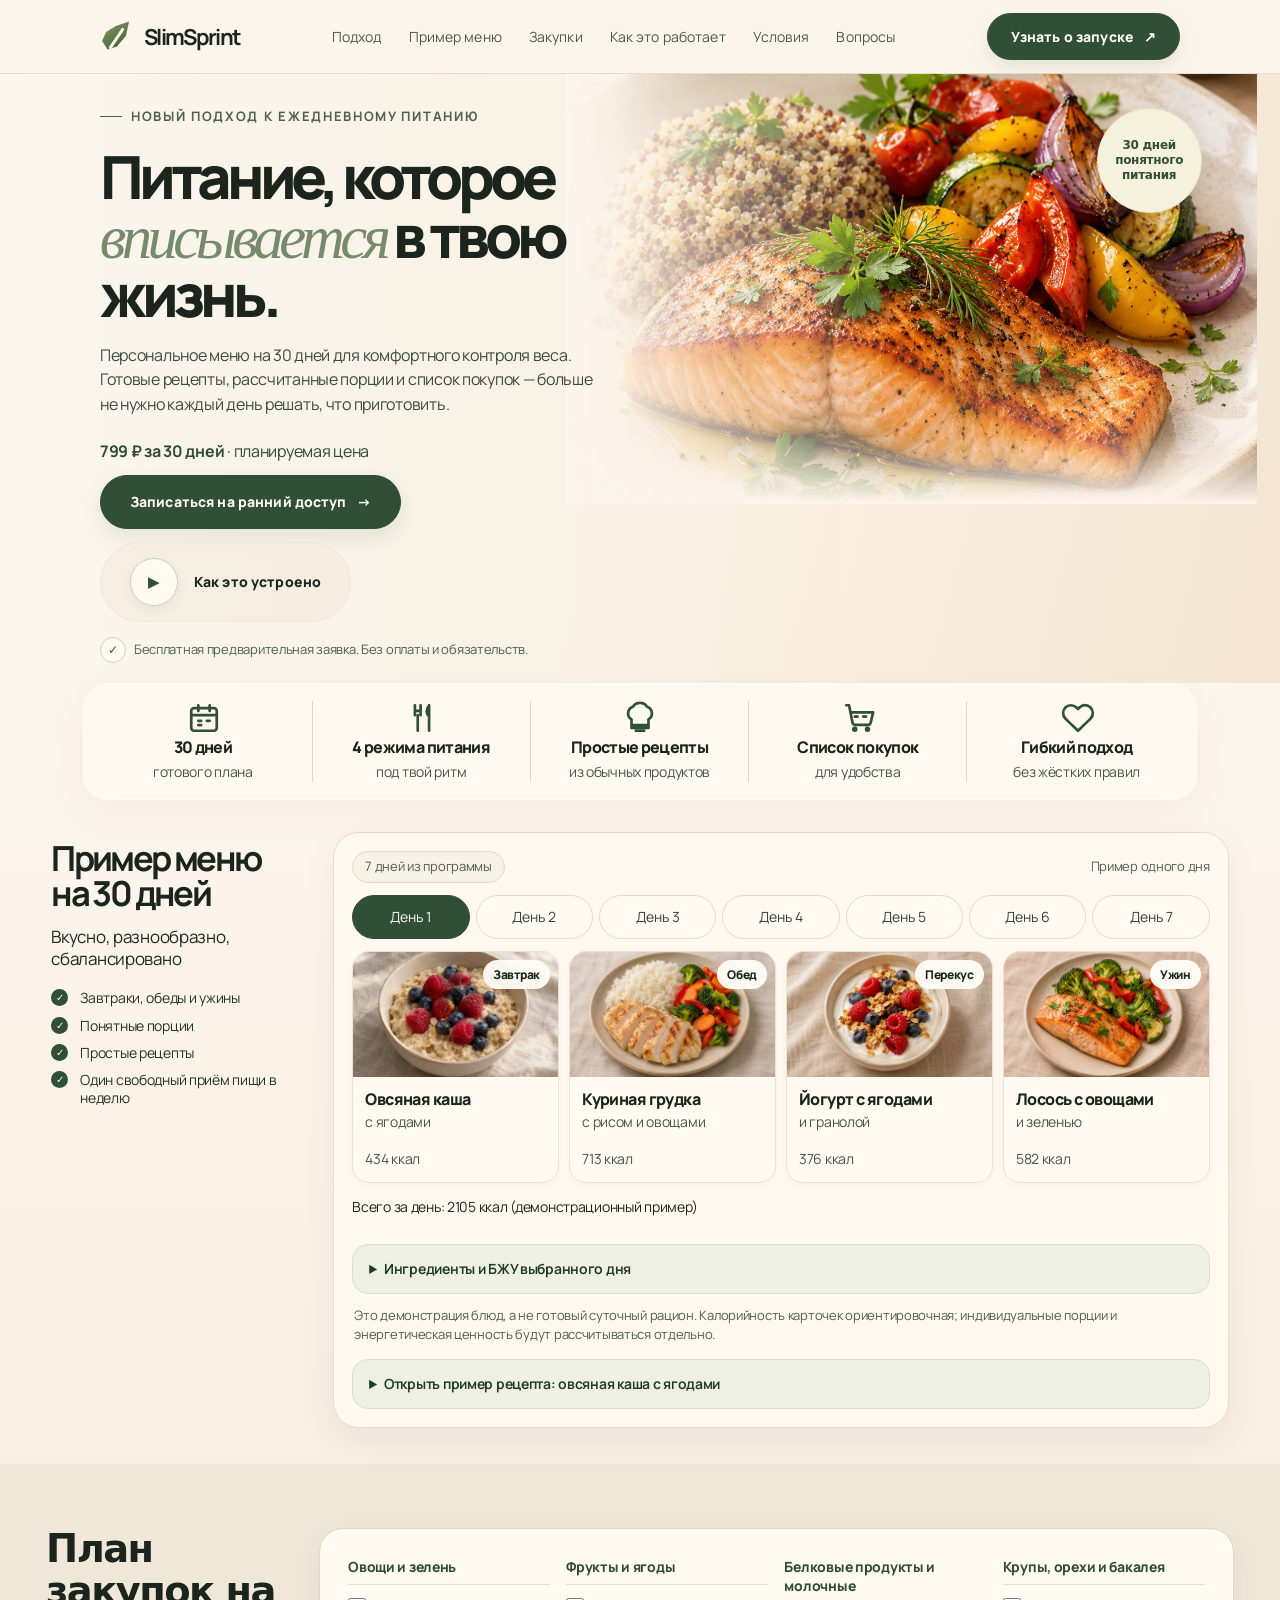
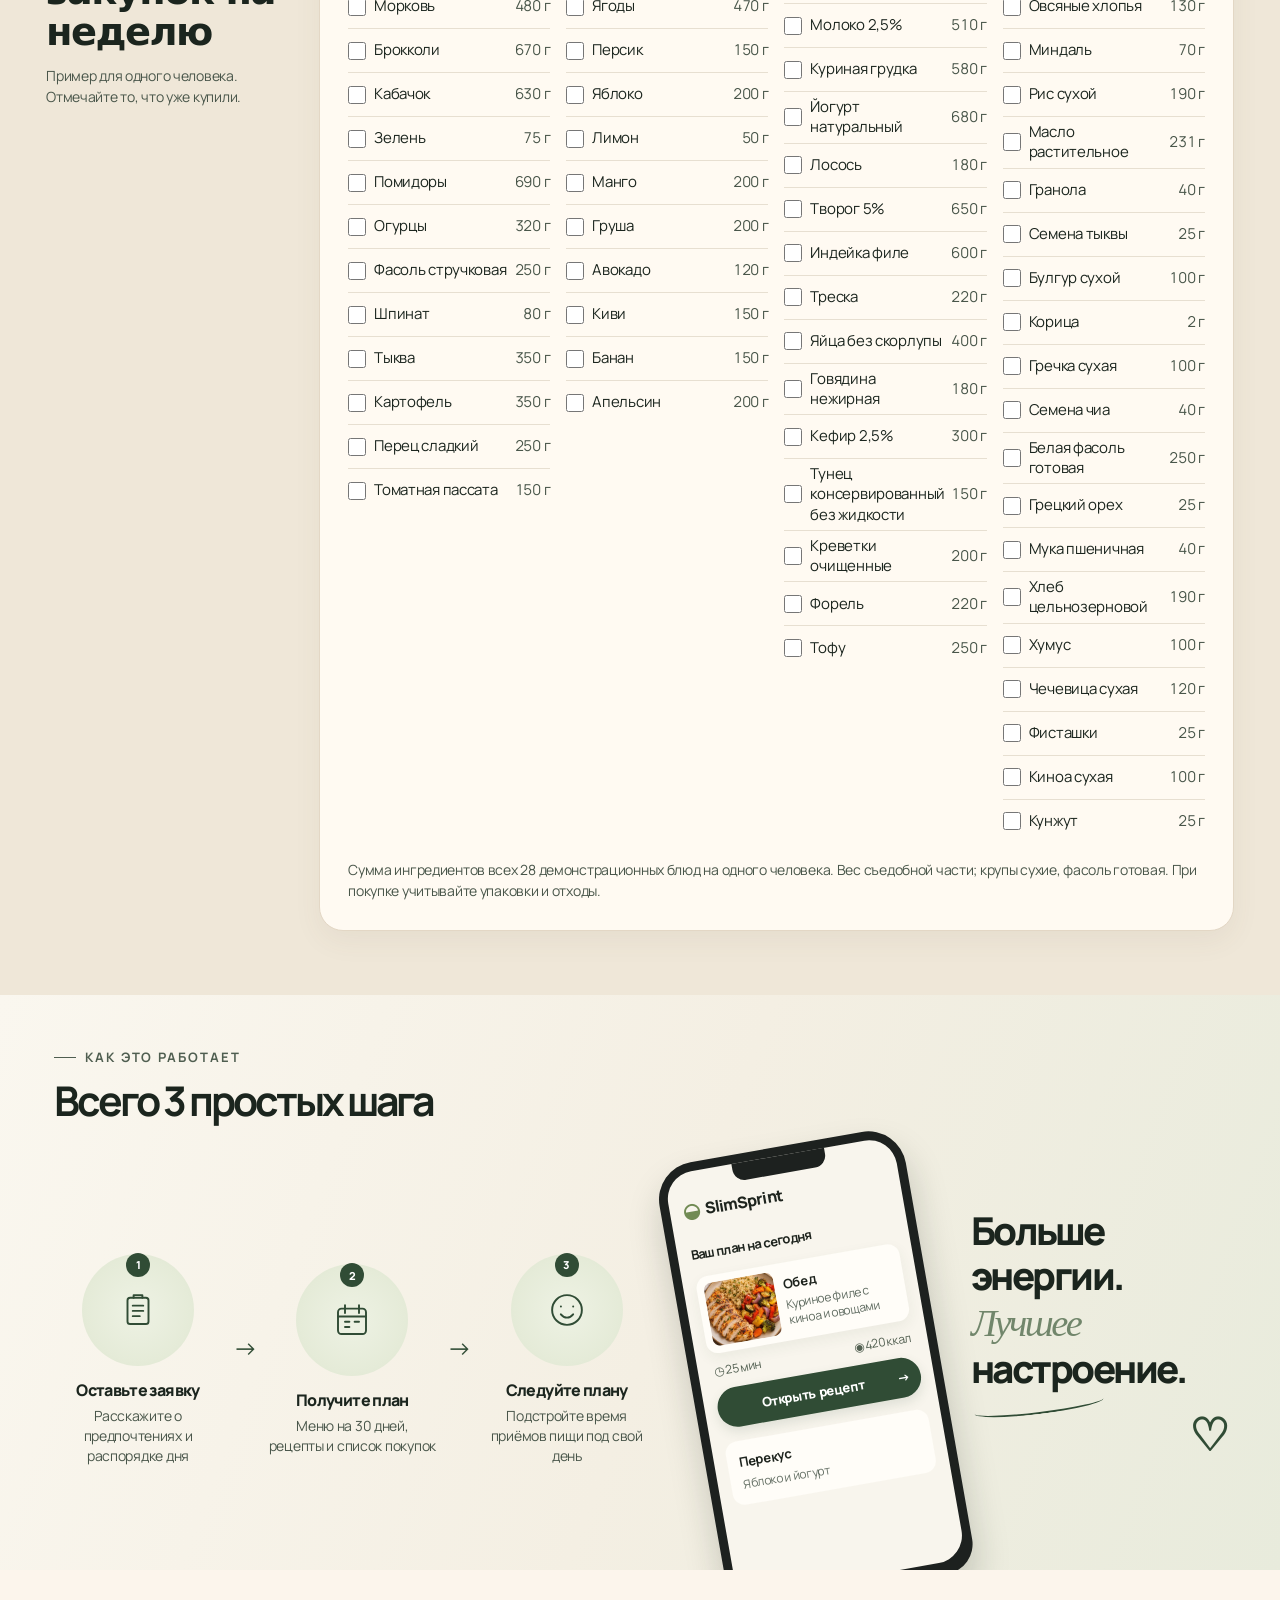
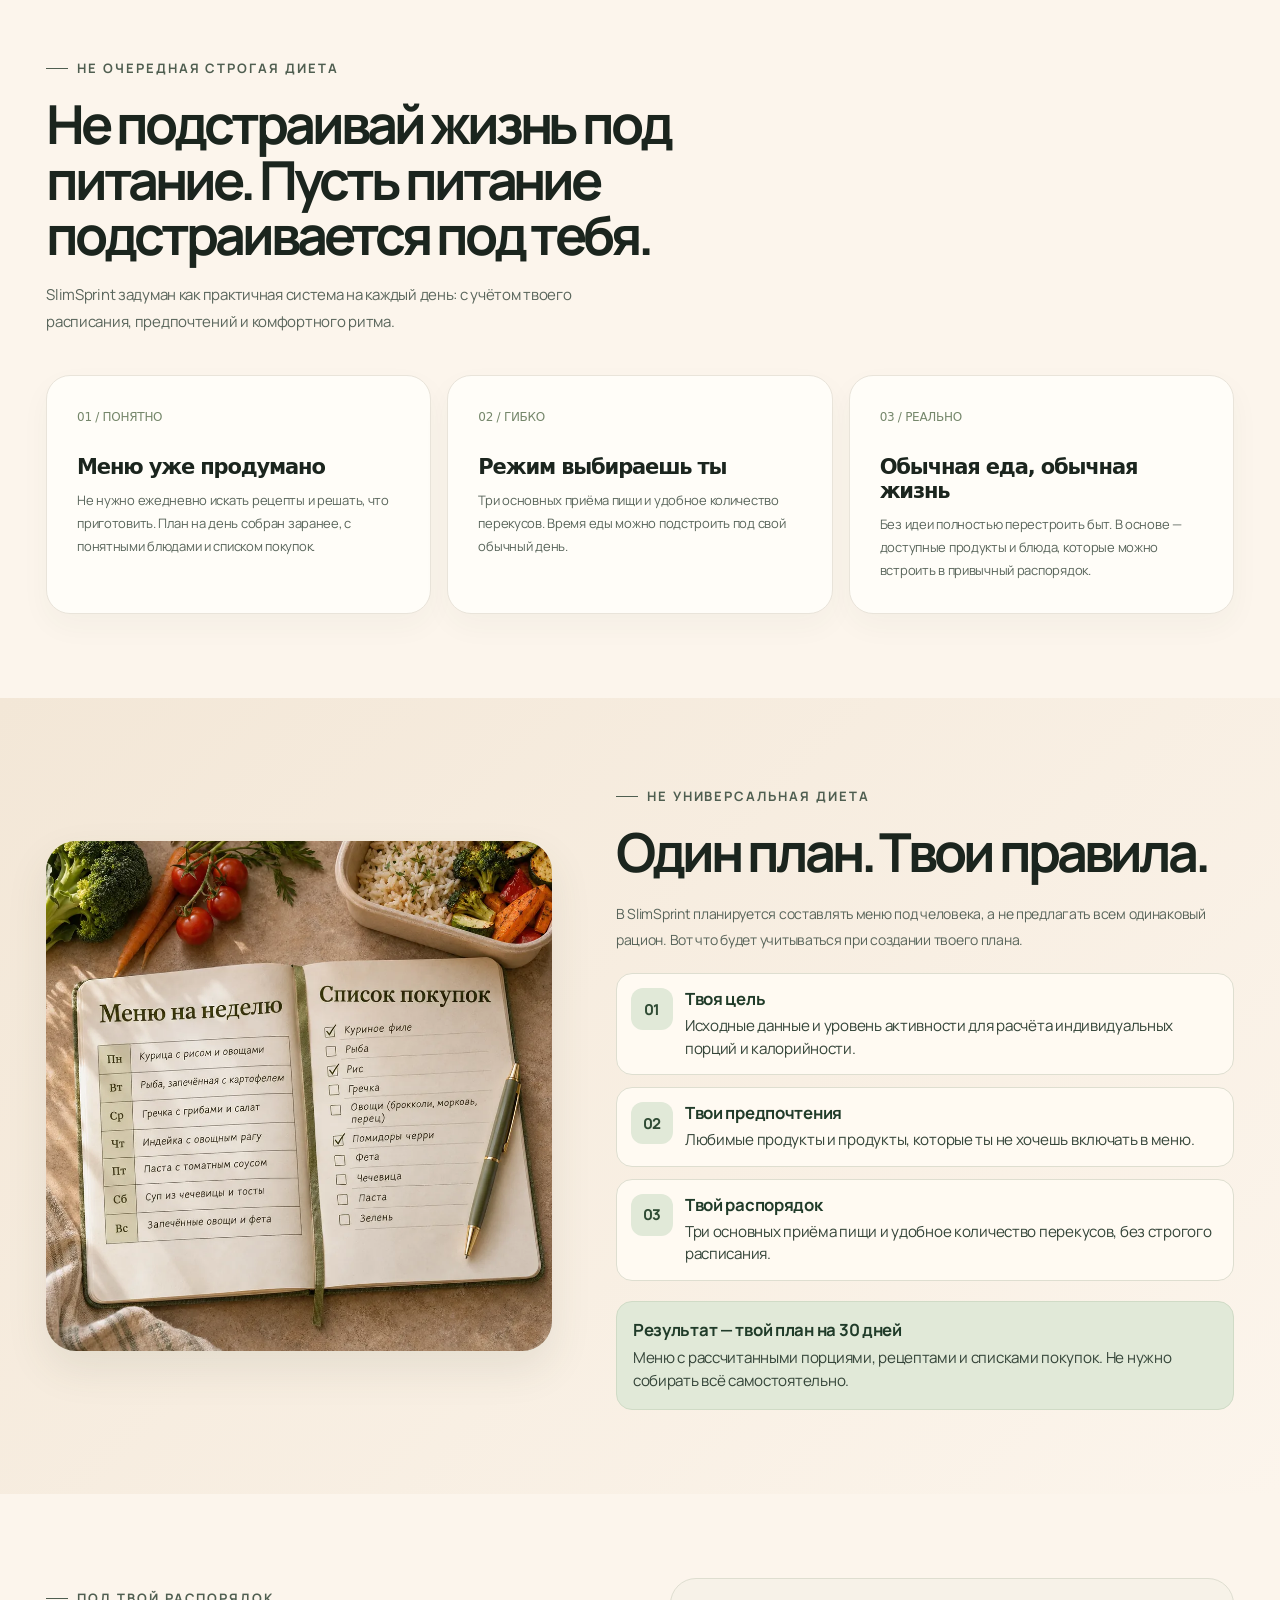
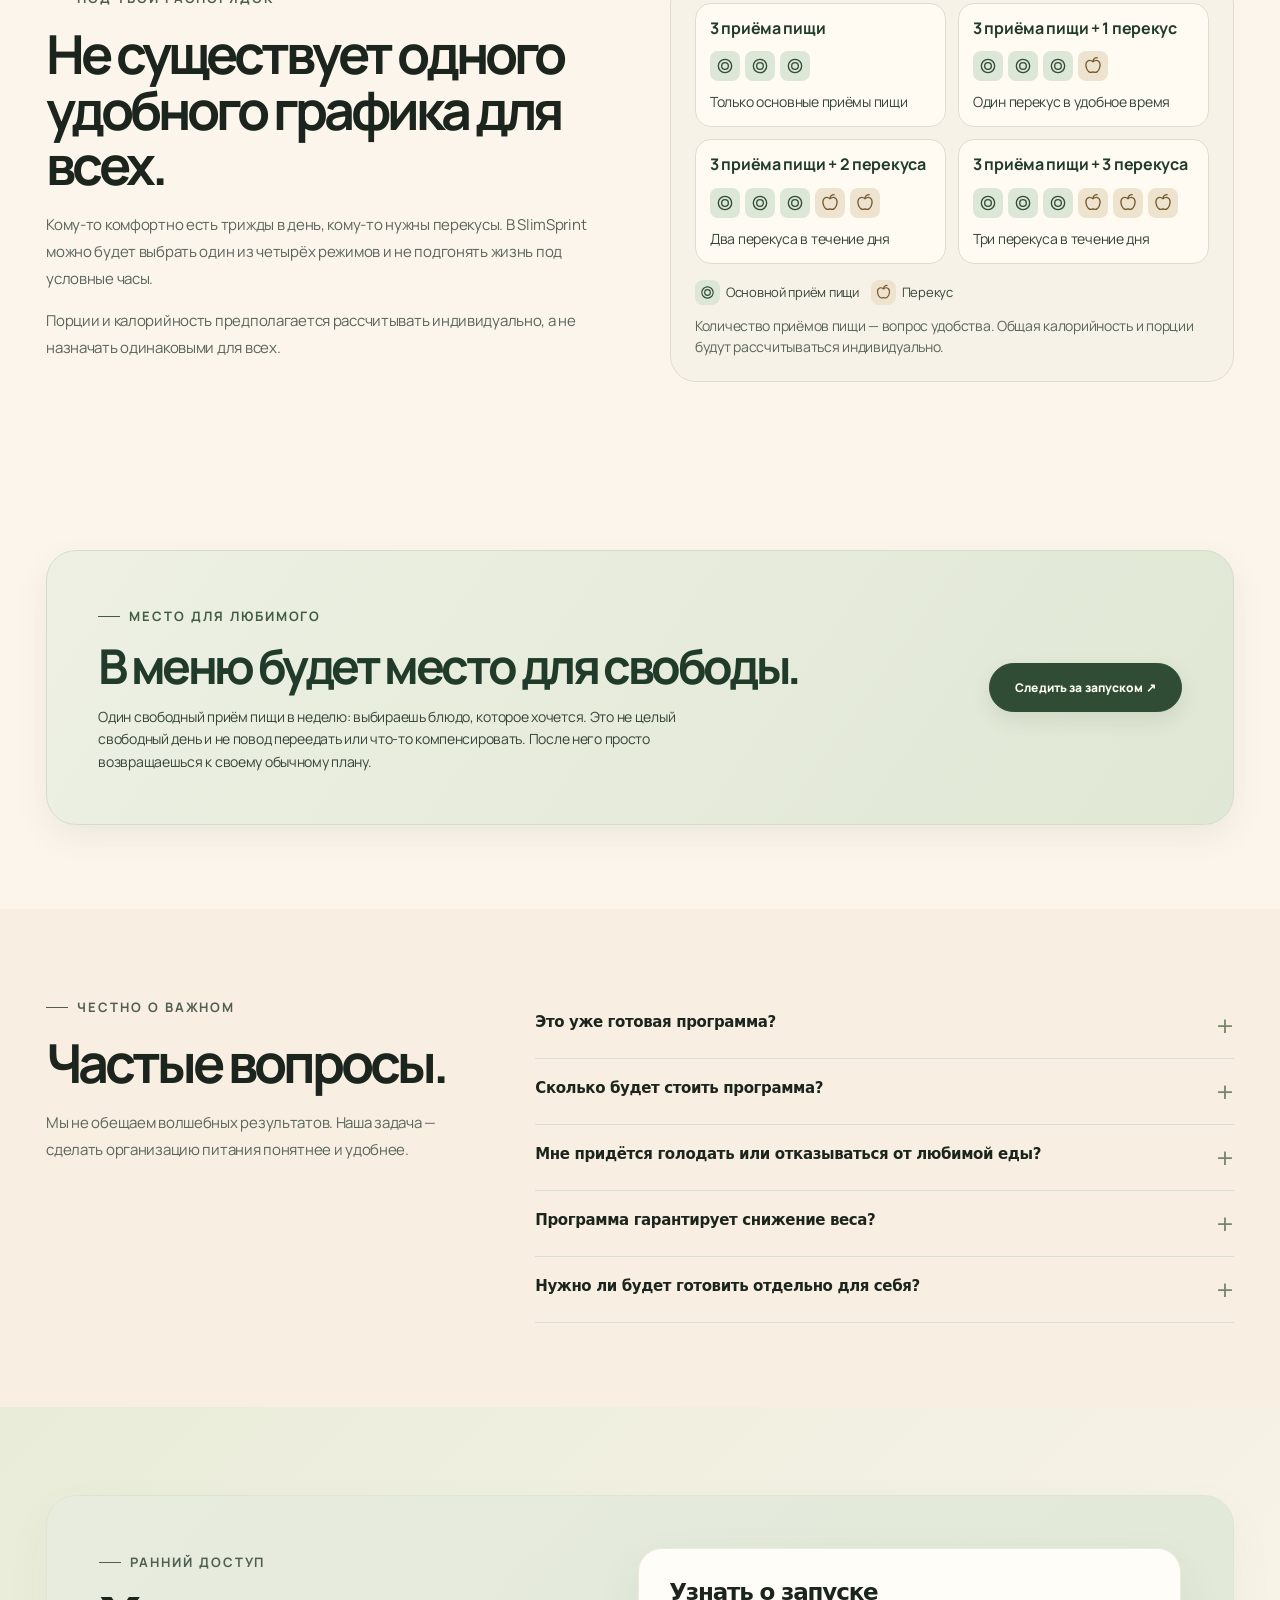
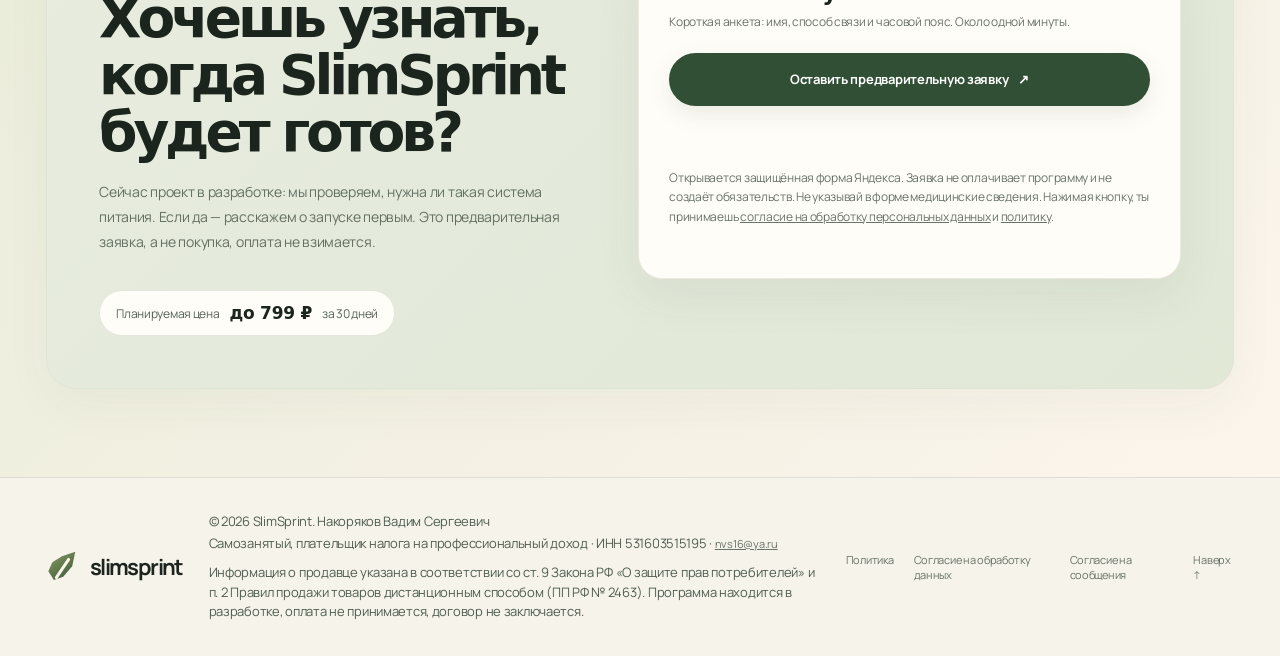
==== commit 27b3f6e5: "Visualize four flexible meal schedules with accessible cards" ====
--- a/docs/index.html
+++ b/docs/index.html
@@ -39,7 +39,7 @@
 .free-meal .btn:focus-visible{outline:3px solid #203b29!important;outline-offset:4px}
 @media(max-width:850px){.free-meal{display:flex!important;flex-direction:column!important;align-items:stretch!important;min-height:0!important;height:auto!important;gap:22px!important;padding:26px 22px!important}.free-meal h2{font-size:clamp(1.75rem,7vw,2.5rem)!important;line-height:1.12!important;margin:12px 0!important}.free-meal p{font-size:1rem!important;line-height:1.6!important}.free-meal .btn{margin:0!important;align-self:stretch!important;text-align:center!important;justify-content:center!important}}
 </style>
-<style id="sample-recipe-style">.sample-recipe{margin-top:14px;border:1px solid #d8dfce;border-radius:16px;background:#edf0e3;color:#203b29;overflow:hidden}.sample-recipe summary{padding:14px 16px;cursor:pointer;font-weight:650;line-height:1.45;color:#203b29}.sample-recipe summary:focus-visible{outline:2px solid #304c35;outline-offset:-3px}.sample-recipe-body{padding:0 16px 16px;font-size:15px;line-height:1.6;color:#354539}.sample-recipe-body h3{font-size:1.15rem;color:#203b29;margin:8px 0}.sample-recipe-body p{margin:8px 0;color:#354539}.sample-recipe-body ul,.sample-recipe-body ol{padding-left:22px;margin:8px 0;list-style-position:outside}.sample-recipe-body ul{list-style-type:disc}.sample-recipe-body ol{list-style-type:decimal}.sample-recipe-body li{margin:4px 0}</style><style id="personalization-style">.personalization-copy .personalization-steps{display:grid;gap:12px;margin:20px 0}.personalization-steps article{display:grid;grid-template-columns:42px minmax(0,1fr);gap:12px;align-items:start;padding:14px;background:#fffaf2;border:1px solid #deded0;border-radius:16px}.personalization-number{display:grid;place-items:center;width:42px;height:42px;background:#e1e9d8;color:#304c35;border-radius:12px;font-weight:750;font-size:15px}.personalization-steps h3{margin:0 0 4px!important;color:#203b29!important;font-size:1.05rem!important;line-height:1.35!important}.personalization-steps p,.personalization-result p{margin:0!important;color:#354539!important;font-size:.95rem!important;line-height:1.5!important}.personalization-result{padding:16px;background:#e1e9d8;border:1px solid #d0dbc6;border-radius:16px;color:#203b29}.personalization-result strong{display:block;color:#203b29;font-size:1.05rem;margin-bottom:6px}.personalization-copy{min-width:0}@media(max-width:560px){.personalization-steps article{padding:12px;gap:10px}.personalization-copy .personalization-steps{margin:16px 0}}</style></head>
+<style id="sample-recipe-style">.sample-recipe{margin-top:14px;border:1px solid #d8dfce;border-radius:16px;background:#edf0e3;color:#203b29;overflow:hidden}.sample-recipe summary{padding:14px 16px;cursor:pointer;font-weight:650;line-height:1.45;color:#203b29}.sample-recipe summary:focus-visible{outline:2px solid #304c35;outline-offset:-3px}.sample-recipe-body{padding:0 16px 16px;font-size:15px;line-height:1.6;color:#354539}.sample-recipe-body h3{font-size:1.15rem;color:#203b29;margin:8px 0}.sample-recipe-body p{margin:8px 0;color:#354539}.sample-recipe-body ul,.sample-recipe-body ol{padding-left:22px;margin:8px 0;list-style-position:outside}.sample-recipe-body ul{list-style-type:disc}.sample-recipe-body ol{list-style-type:decimal}.sample-recipe-body li{margin:4px 0}</style><style id="personalization-style">.personalization-copy .personalization-steps{display:grid;gap:12px;margin:20px 0}.personalization-steps article{display:grid;grid-template-columns:42px minmax(0,1fr);gap:12px;align-items:start;padding:14px;background:#fffaf2;border:1px solid #deded0;border-radius:16px}.personalization-number{display:grid;place-items:center;width:42px;height:42px;background:#e1e9d8;color:#304c35;border-radius:12px;font-weight:750;font-size:15px}.personalization-steps h3{margin:0 0 4px!important;color:#203b29!important;font-size:1.05rem!important;line-height:1.35!important}.personalization-steps p,.personalization-result p{margin:0!important;color:#354539!important;font-size:.95rem!important;line-height:1.5!important}.personalization-result{padding:16px;background:#e1e9d8;border:1px solid #d0dbc6;border-radius:16px;color:#203b29}.personalization-result strong{display:block;color:#203b29;font-size:1.05rem;margin-bottom:6px}.personalization-copy{min-width:0}@media(max-width:560px){.personalization-steps article{padding:12px;gap:10px}.personalization-copy .personalization-steps{margin:16px 0}}</style><style id="rhythm-visual-style">.rhythm-card.rhythm-visual{padding:clamp(14px,2.5vw,24px)!important;background:#f7f2e8!important;border:1px solid #deded0!important;min-width:0}.rhythm-options{display:grid;grid-template-columns:repeat(2,minmax(0,1fr));gap:12px}.rhythm-option{min-width:0;background:#fffaf2;border:1px solid #deded0;border-radius:16px;padding:14px}.rhythm-option h3{color:#203b29!important;font-size:1rem!important;line-height:1.35!important;margin:0 0 12px!important}.rhythm-symbols{display:flex;flex-wrap:wrap;gap:5px;margin-bottom:10px}.rhythm-symbols span,.rhythm-legend i{display:inline-grid;place-items:center;border-radius:8px;width:30px;height:30px;flex-shrink:0}.rhythm-main{background:#dce7d7;color:#304c35}.rhythm-snack{background:#eee3cf;color:#765a30}.rhythm-symbols svg,.rhythm-legend svg{width:20px;height:20px;fill:none;stroke:currentColor;stroke-width:1.6;stroke-linecap:round;stroke-linejoin:round}.rhythm-option p,.rhythm-note{font-size:.875rem!important;line-height:1.5!important;color:#354539!important;margin:0!important}.rhythm-legend{display:flex;flex-wrap:wrap;gap:12px;margin:16px 0 10px;color:#354539;font-size:.8125rem}.rhythm-legend span{display:flex;align-items:center;gap:6px}.rhythm-legend i{width:25px;height:25px}.rhythm-legend svg{width:17px;height:17px}@media(max-width:560px){.rhythm-options{grid-template-columns:1fr}.rhythm-option{padding:12px}.rhythm-symbols span{width:34px;height:34px}}</style></head>
 <body class="has-action-bar">
 <a class="skip-link" href="#top">Перейти к содержанию</a>
 <header class="header"><div class="wrap nav">
@@ -123,7 +123,7 @@
 </div><div class="personalization-result"><strong>Результат — твой план на 30 дней</strong><p>Меню с рассчитанными порциями, рецептами и списками покупок. Не нужно собирать всё самостоятельно.</p></div>
 </div></div></section><section class="section"><div class="wrap rhythm">
 <div class="reveal"><span class="eyebrow">Под твой распорядок</span><h2>Не существует одного удобного графика для всех.</h2><p>Кому-то комфортно есть трижды в день, кому-то нужны перекусы. В SlimSprint можно будет выбрать один из четырёх режимов и не подгонять жизнь под условные часы.</p><p>Порции и калорийность предполагается рассчитывать индивидуально, а не назначать одинаковыми для всех.</p></div>
-<div class="rhythm-card reveal"><div class="rhythm-row"><span>3 основных приёма пищи</span><span>Базовый режим</span></div><div class="rhythm-row"><span>3 приёма + 1 перекус</span><span>Лёгкий перекус</span></div><div class="rhythm-row"><span>3 приёма + 2 перекуса</span><span>Дополнительная гибкость</span></div><div class="rhythm-row"><span>3 приёма + 3 перекуса</span><span>Чаще небольшими порциями</span></div></div>
+<div class="rhythm-card reveal rhythm-visual"><div class="rhythm-options"><article class="rhythm-option"><h3>3 приёма пищи</h3><div class="rhythm-symbols" aria-hidden="true"><span class="rhythm-main"><svg viewBox="0 0 24 24" aria-hidden="true"><circle cx="12" cy="12" r="8"/><circle cx="12" cy="12" r="4"/></svg></span><span class="rhythm-main"><svg viewBox="0 0 24 24" aria-hidden="true"><circle cx="12" cy="12" r="8"/><circle cx="12" cy="12" r="4"/></svg></span><span class="rhythm-main"><svg viewBox="0 0 24 24" aria-hidden="true"><circle cx="12" cy="12" r="8"/><circle cx="12" cy="12" r="4"/></svg></span></div><p>Только основные приёмы пищи</p></article><article class="rhythm-option"><h3>3 приёма пищи + 1 перекус</h3><div class="rhythm-symbols" aria-hidden="true"><span class="rhythm-main"><svg viewBox="0 0 24 24" aria-hidden="true"><circle cx="12" cy="12" r="8"/><circle cx="12" cy="12" r="4"/></svg></span><span class="rhythm-main"><svg viewBox="0 0 24 24" aria-hidden="true"><circle cx="12" cy="12" r="8"/><circle cx="12" cy="12" r="4"/></svg></span><span class="rhythm-main"><svg viewBox="0 0 24 24" aria-hidden="true"><circle cx="12" cy="12" r="8"/><circle cx="12" cy="12" r="4"/></svg></span><span class="rhythm-snack"><svg viewBox="0 0 24 24" aria-hidden="true"><path d="M12 7c-5-4-10 0-8 7 1 4 4 7 8 5 4 2 7-1 8-5 2-7-3-11-8-7Z M12 7c0-3 2-5 5-5"/></svg></span></div><p>Один перекус в удобное время</p></article><article class="rhythm-option"><h3>3 приёма пищи + 2 перекуса</h3><div class="rhythm-symbols" aria-hidden="true"><span class="rhythm-main"><svg viewBox="0 0 24 24" aria-hidden="true"><circle cx="12" cy="12" r="8"/><circle cx="12" cy="12" r="4"/></svg></span><span class="rhythm-main"><svg viewBox="0 0 24 24" aria-hidden="true"><circle cx="12" cy="12" r="8"/><circle cx="12" cy="12" r="4"/></svg></span><span class="rhythm-main"><svg viewBox="0 0 24 24" aria-hidden="true"><circle cx="12" cy="12" r="8"/><circle cx="12" cy="12" r="4"/></svg></span><span class="rhythm-snack"><svg viewBox="0 0 24 24" aria-hidden="true"><path d="M12 7c-5-4-10 0-8 7 1 4 4 7 8 5 4 2 7-1 8-5 2-7-3-11-8-7Z M12 7c0-3 2-5 5-5"/></svg></span><span class="rhythm-snack"><svg viewBox="0 0 24 24" aria-hidden="true"><path d="M12 7c-5-4-10 0-8 7 1 4 4 7 8 5 4 2 7-1 8-5 2-7-3-11-8-7Z M12 7c0-3 2-5 5-5"/></svg></span></div><p>Два перекуса в течение дня</p></article><article class="rhythm-option"><h3>3 приёма пищи + 3 перекуса</h3><div class="rhythm-symbols" aria-hidden="true"><span class="rhythm-main"><svg viewBox="0 0 24 24" aria-hidden="true"><circle cx="12" cy="12" r="8"/><circle cx="12" cy="12" r="4"/></svg></span><span class="rhythm-main"><svg viewBox="0 0 24 24" aria-hidden="true"><circle cx="12" cy="12" r="8"/><circle cx="12" cy="12" r="4"/></svg></span><span class="rhythm-main"><svg viewBox="0 0 24 24" aria-hidden="true"><circle cx="12" cy="12" r="8"/><circle cx="12" cy="12" r="4"/></svg></span><span class="rhythm-snack"><svg viewBox="0 0 24 24" aria-hidden="true"><path d="M12 7c-5-4-10 0-8 7 1 4 4 7 8 5 4 2 7-1 8-5 2-7-3-11-8-7Z M12 7c0-3 2-5 5-5"/></svg></span><span class="rhythm-snack"><svg viewBox="0 0 24 24" aria-hidden="true"><path d="M12 7c-5-4-10 0-8 7 1 4 4 7 8 5 4 2 7-1 8-5 2-7-3-11-8-7Z M12 7c0-3 2-5 5-5"/></svg></span><span class="rhythm-snack"><svg viewBox="0 0 24 24" aria-hidden="true"><path d="M12 7c-5-4-10 0-8 7 1 4 4 7 8 5 4 2 7-1 8-5 2-7-3-11-8-7Z M12 7c0-3 2-5 5-5"/></svg></span></div><p>Три перекуса в течение дня</p></article></div><div class="rhythm-legend"><span><i class="rhythm-main"><svg viewBox="0 0 24 24" aria-hidden="true"><circle cx="12" cy="12" r="8"/><circle cx="12" cy="12" r="4"/></svg></i> Основной приём пищи</span><span><i class="rhythm-snack"><svg viewBox="0 0 24 24" aria-hidden="true"><path d="M12 7c-5-4-10 0-8 7 1 4 4 7 8 5 4 2 7-1 8-5 2-7-3-11-8-7Z M12 7c0-3 2-5 5-5"/></svg></i> Перекус</span></div><p class="rhythm-note">Количество приёмов пищи — вопрос удобства. Общая калорийность и порции будут рассчитываться индивидуально.</p></div>
 </div></section><section class="section"><div class="wrap"><div class="free-meal reveal"><div><span class="eyebrow">Место для любимого</span><h2>В меню будет место для свободы.</h2><p>Один свободный приём пищи в неделю: выбираешь блюдо, которое хочется. Это не целый свободный день и не повод переедать или что-то компенсировать. После него просто возвращаешься к своему обычному плану.</p></div><a class="btn" href="#lead-form">Следить за запуском ↗</a></div></div></section><section class="section faq" id="faq"><div class="wrap faq-grid"><div class="reveal"><span class="eyebrow">Честно о важном</span><h2>Частые вопросы.</h2><p class="section-intro">Мы не обещаем волшебных результатов. Наша задача — сделать организацию питания понятнее и удобнее.</p></div>
 <div class="faq-list reveal">
 <details><summary>Это уже готовая программа?</summary><p>Пока нет. SlimSprint находится в разработке. Сейчас можно оставить предварительную заявку, чтобы сообщить о своём интересе к запуску.</p></details>
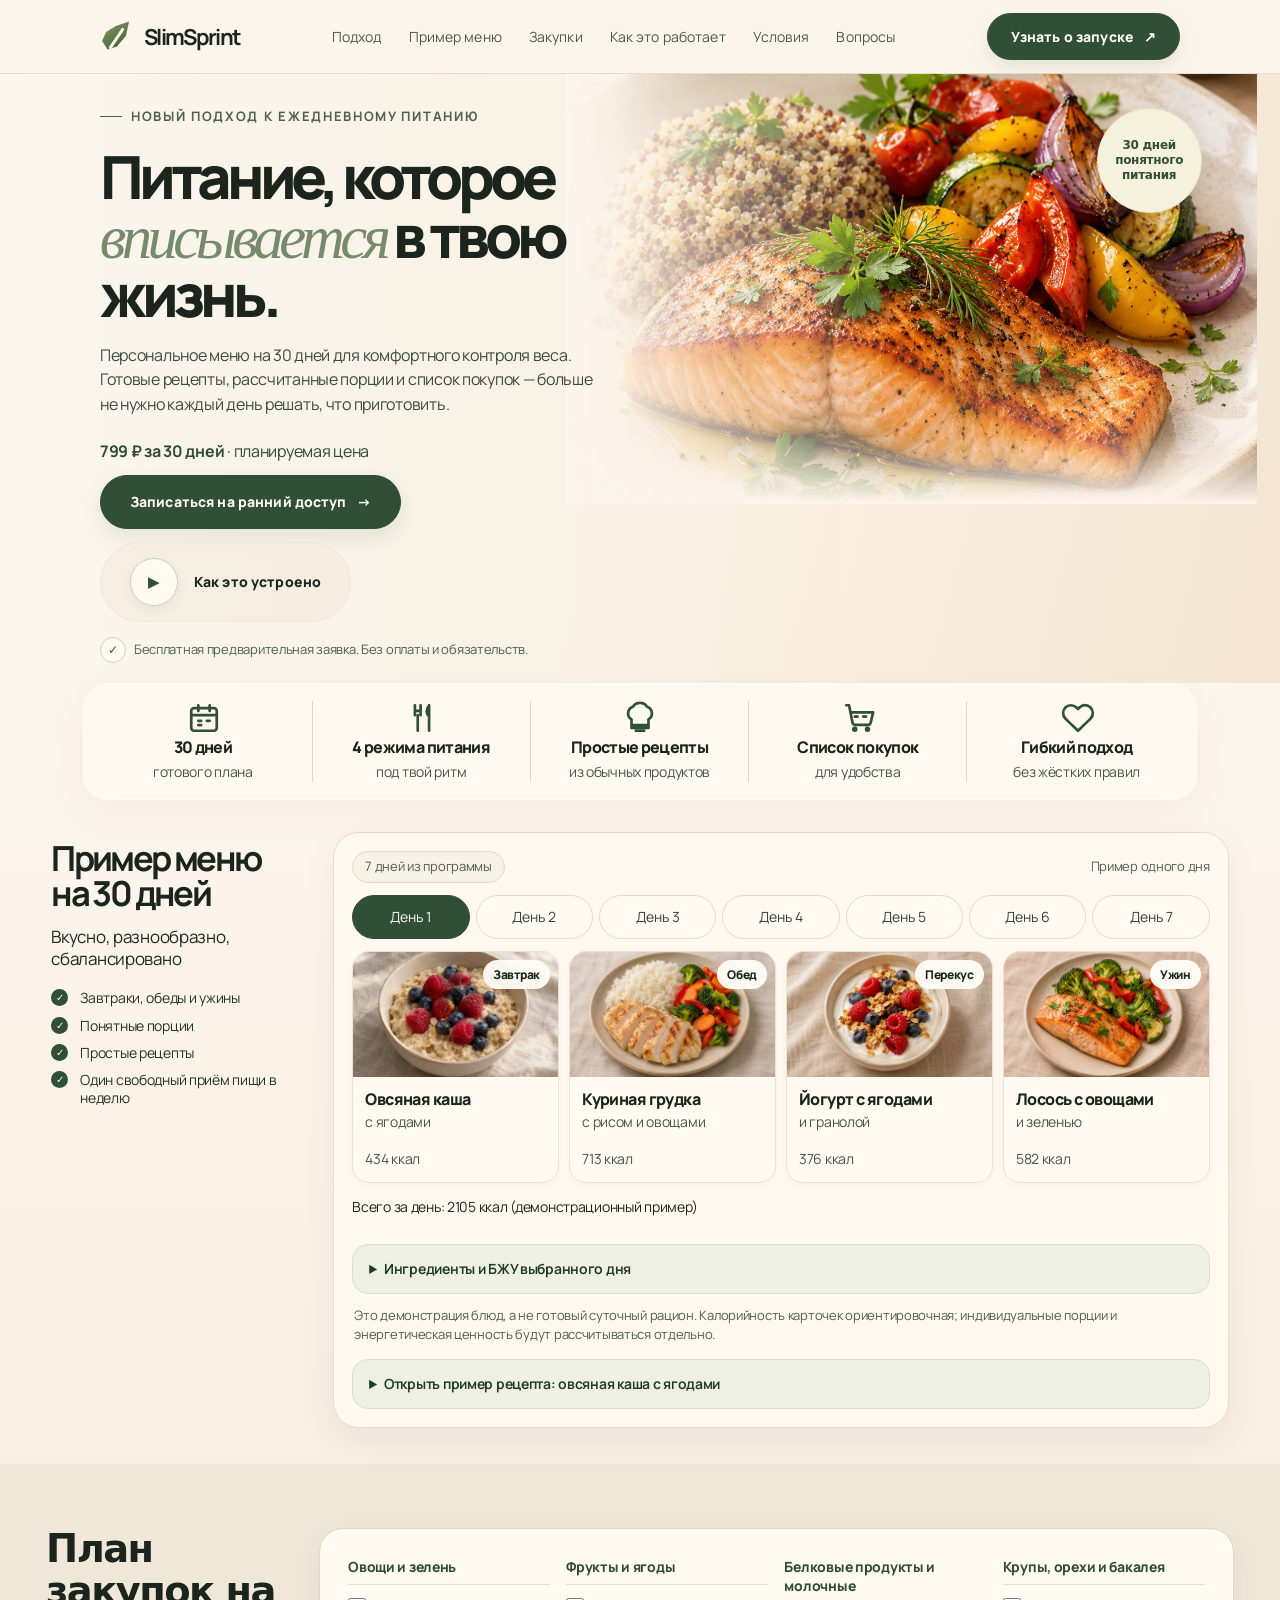
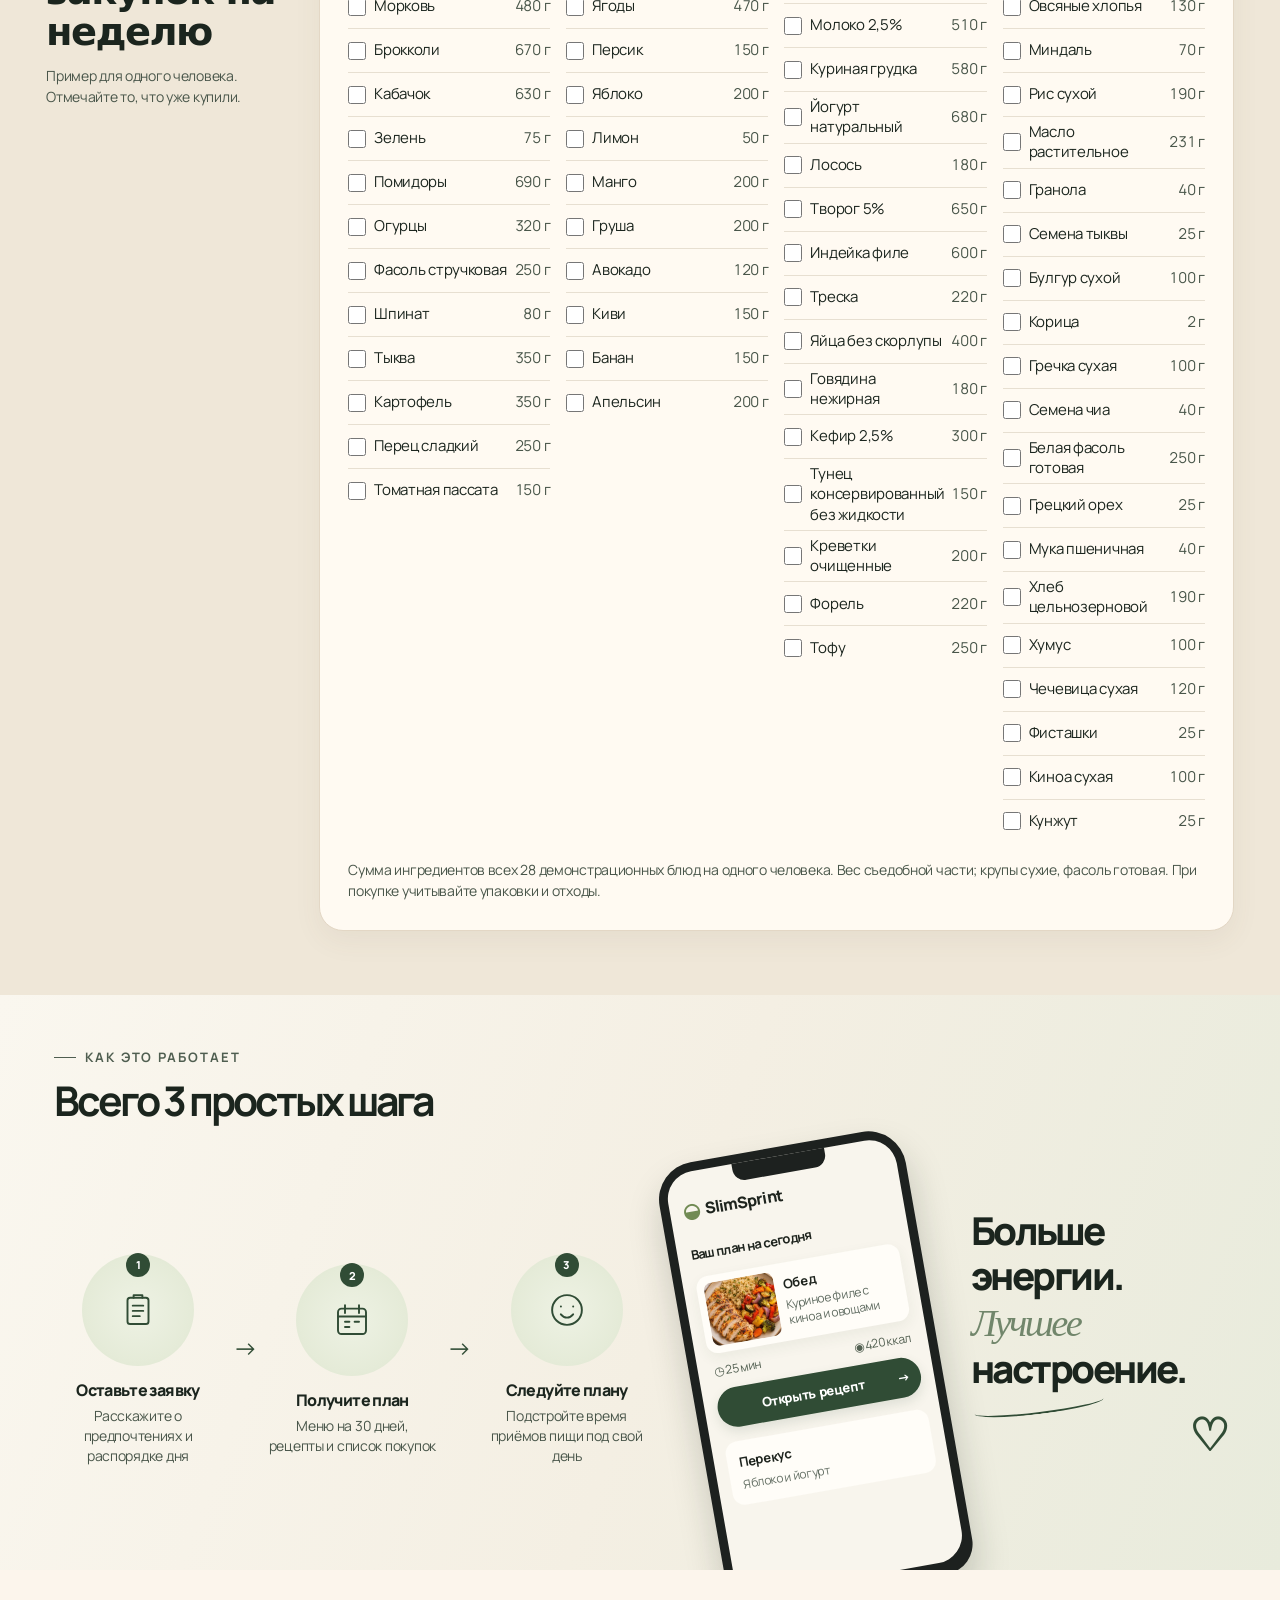
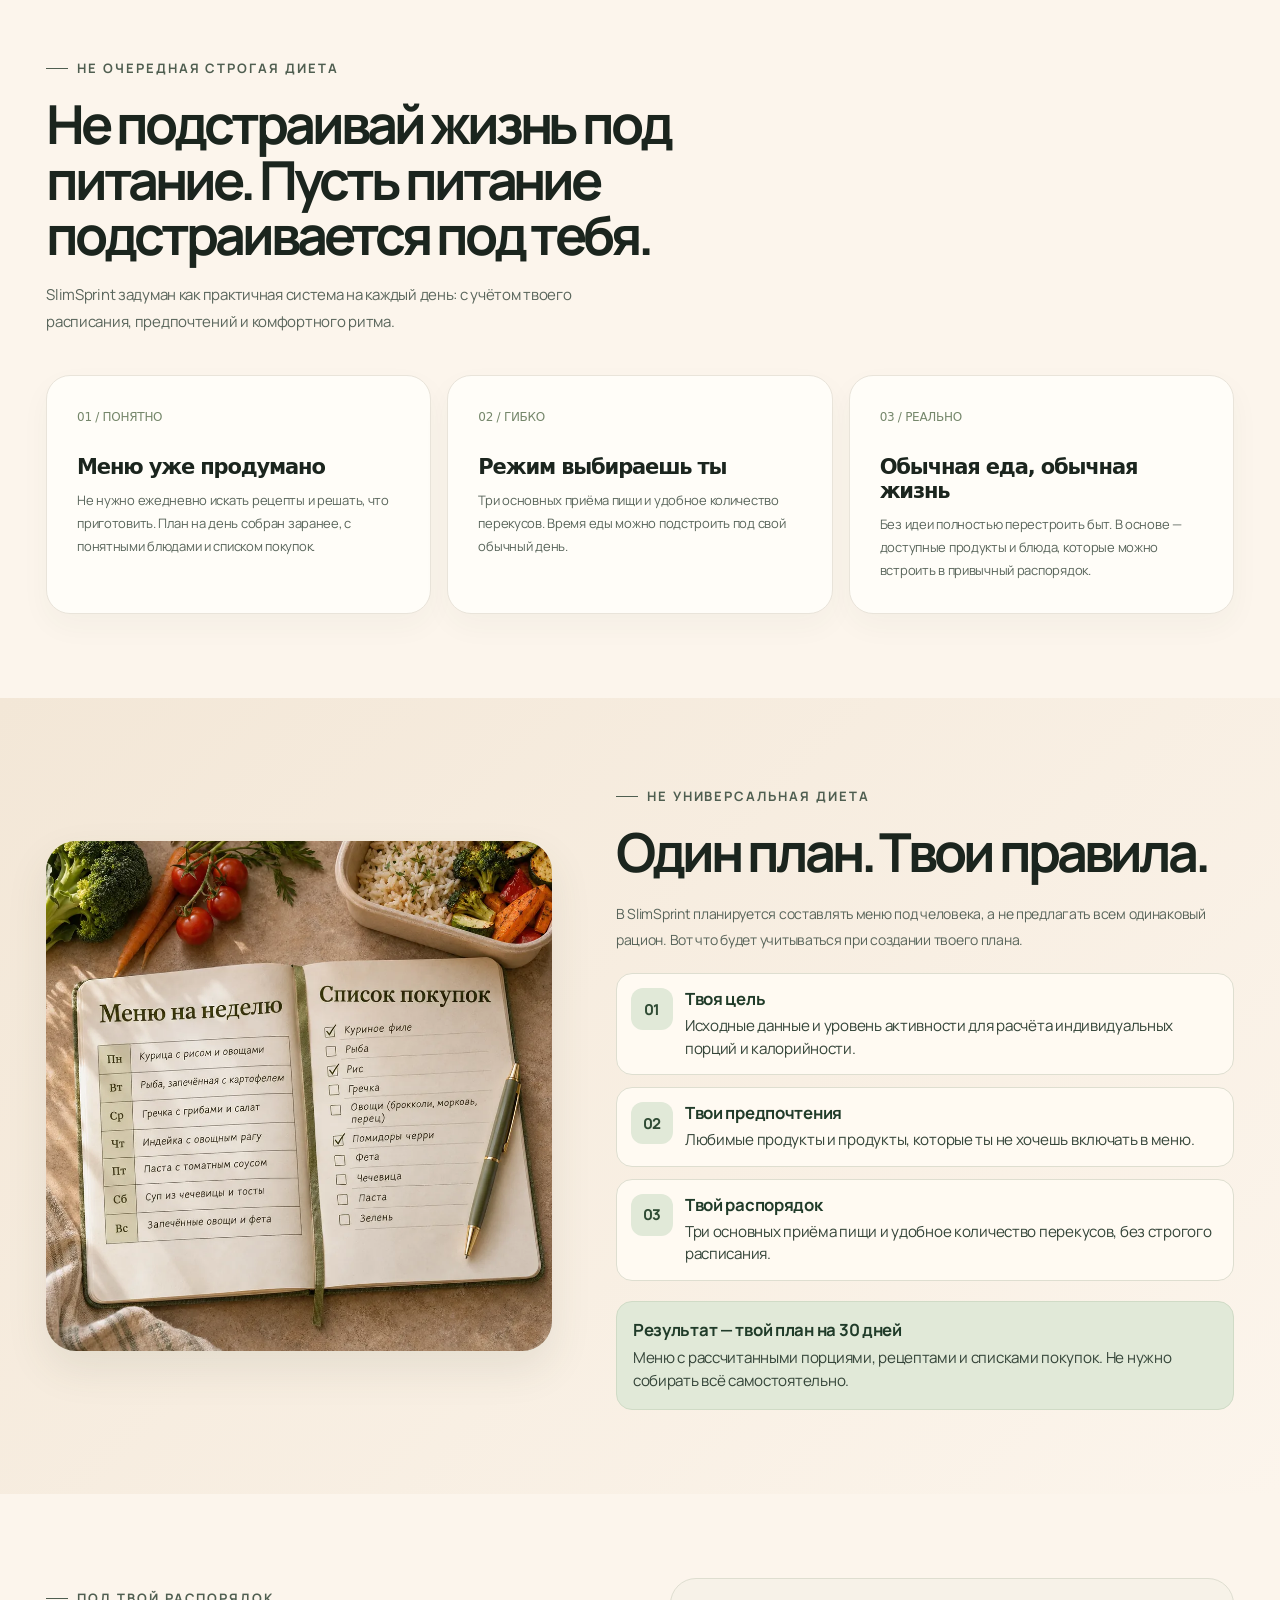
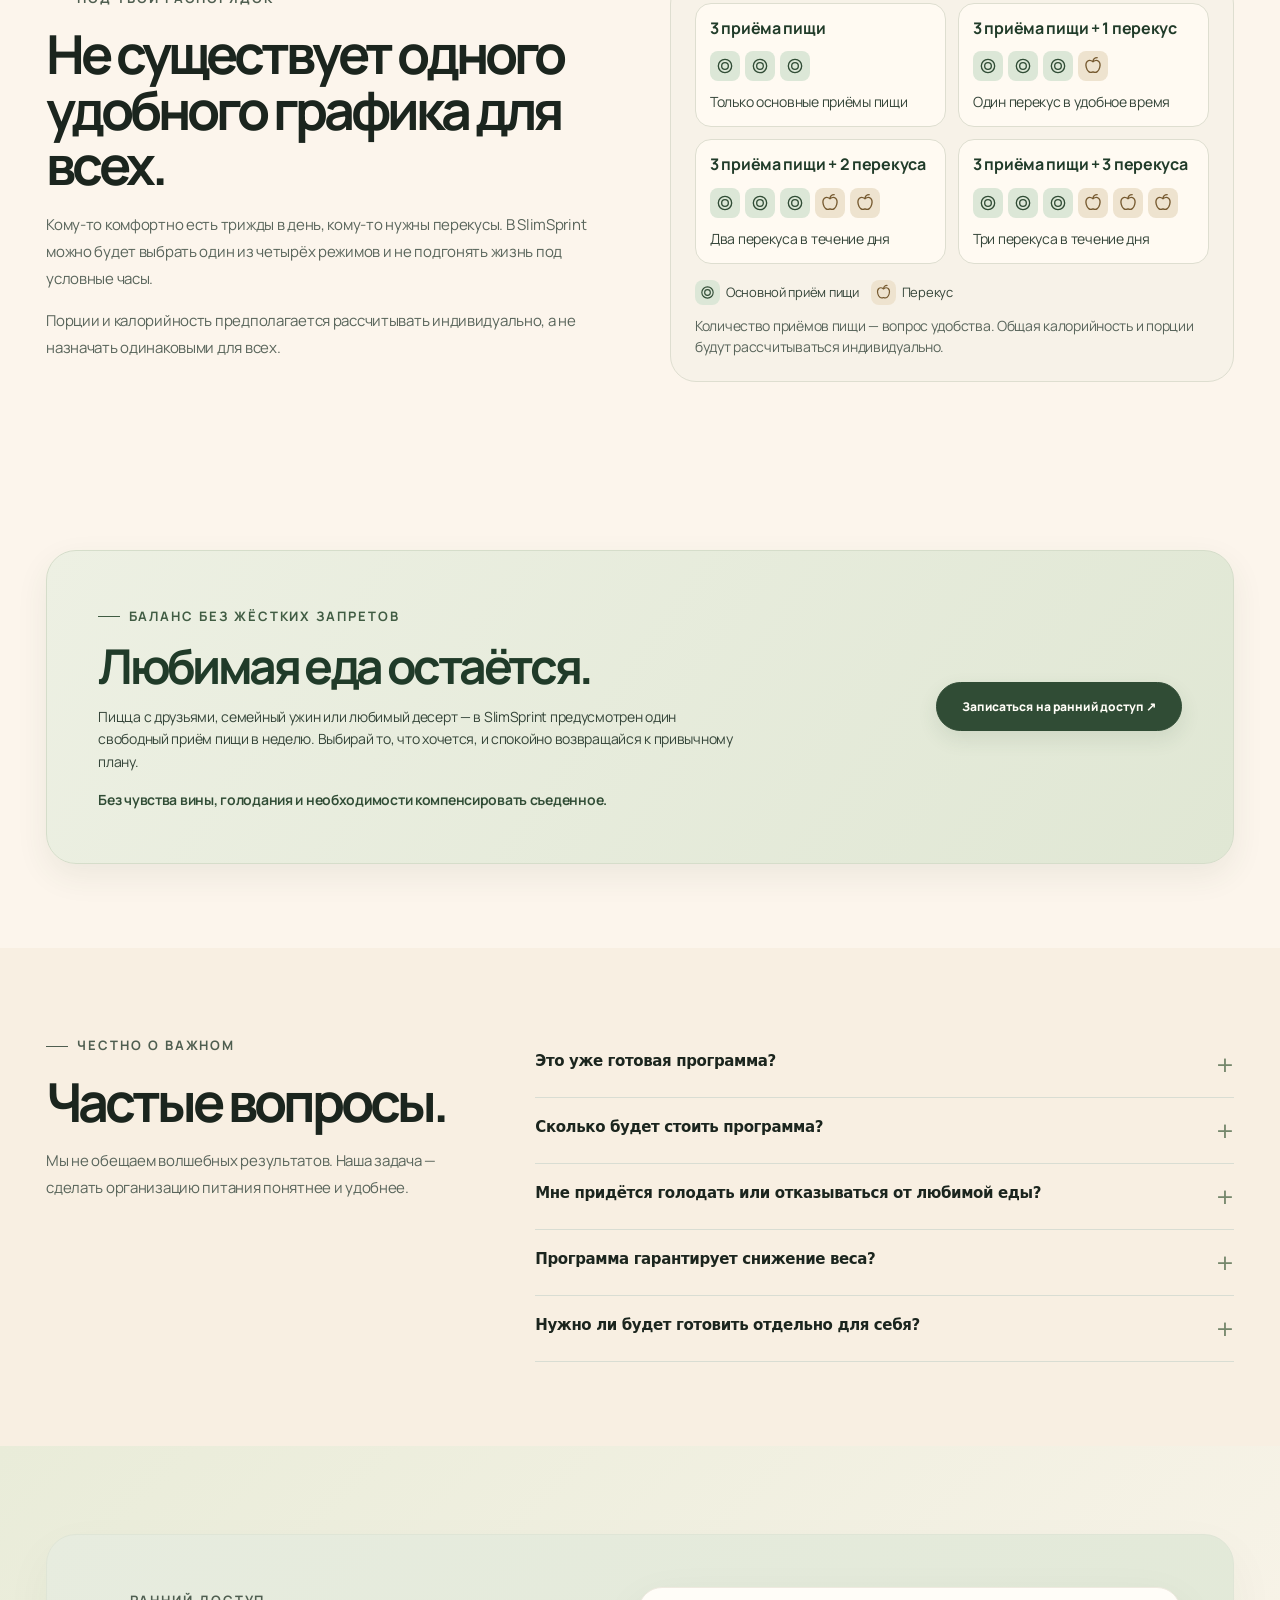
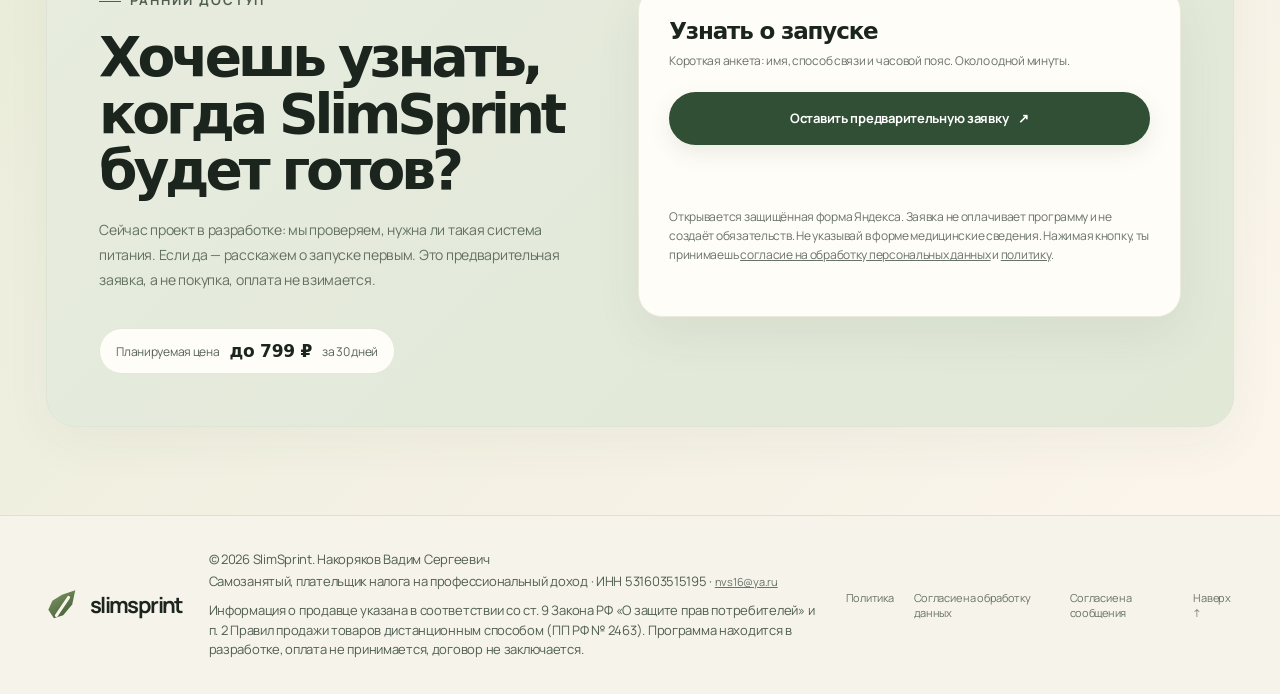
==== commit 00a7f6f2: "Make flexible meal benefit clearer and more positive" ====
--- a/docs/index.html
+++ b/docs/index.html
@@ -39,7 +39,7 @@
 .free-meal .btn:focus-visible{outline:3px solid #203b29!important;outline-offset:4px}
 @media(max-width:850px){.free-meal{display:flex!important;flex-direction:column!important;align-items:stretch!important;min-height:0!important;height:auto!important;gap:22px!important;padding:26px 22px!important}.free-meal h2{font-size:clamp(1.75rem,7vw,2.5rem)!important;line-height:1.12!important;margin:12px 0!important}.free-meal p{font-size:1rem!important;line-height:1.6!important}.free-meal .btn{margin:0!important;align-self:stretch!important;text-align:center!important;justify-content:center!important}}
 </style>
-<style id="sample-recipe-style">.sample-recipe{margin-top:14px;border:1px solid #d8dfce;border-radius:16px;background:#edf0e3;color:#203b29;overflow:hidden}.sample-recipe summary{padding:14px 16px;cursor:pointer;font-weight:650;line-height:1.45;color:#203b29}.sample-recipe summary:focus-visible{outline:2px solid #304c35;outline-offset:-3px}.sample-recipe-body{padding:0 16px 16px;font-size:15px;line-height:1.6;color:#354539}.sample-recipe-body h3{font-size:1.15rem;color:#203b29;margin:8px 0}.sample-recipe-body p{margin:8px 0;color:#354539}.sample-recipe-body ul,.sample-recipe-body ol{padding-left:22px;margin:8px 0;list-style-position:outside}.sample-recipe-body ul{list-style-type:disc}.sample-recipe-body ol{list-style-type:decimal}.sample-recipe-body li{margin:4px 0}</style><style id="personalization-style">.personalization-copy .personalization-steps{display:grid;gap:12px;margin:20px 0}.personalization-steps article{display:grid;grid-template-columns:42px minmax(0,1fr);gap:12px;align-items:start;padding:14px;background:#fffaf2;border:1px solid #deded0;border-radius:16px}.personalization-number{display:grid;place-items:center;width:42px;height:42px;background:#e1e9d8;color:#304c35;border-radius:12px;font-weight:750;font-size:15px}.personalization-steps h3{margin:0 0 4px!important;color:#203b29!important;font-size:1.05rem!important;line-height:1.35!important}.personalization-steps p,.personalization-result p{margin:0!important;color:#354539!important;font-size:.95rem!important;line-height:1.5!important}.personalization-result{padding:16px;background:#e1e9d8;border:1px solid #d0dbc6;border-radius:16px;color:#203b29}.personalization-result strong{display:block;color:#203b29;font-size:1.05rem;margin-bottom:6px}.personalization-copy{min-width:0}@media(max-width:560px){.personalization-steps article{padding:12px;gap:10px}.personalization-copy .personalization-steps{margin:16px 0}}</style><style id="rhythm-visual-style">.rhythm-card.rhythm-visual{padding:clamp(14px,2.5vw,24px)!important;background:#f7f2e8!important;border:1px solid #deded0!important;min-width:0}.rhythm-options{display:grid;grid-template-columns:repeat(2,minmax(0,1fr));gap:12px}.rhythm-option{min-width:0;background:#fffaf2;border:1px solid #deded0;border-radius:16px;padding:14px}.rhythm-option h3{color:#203b29!important;font-size:1rem!important;line-height:1.35!important;margin:0 0 12px!important}.rhythm-symbols{display:flex;flex-wrap:wrap;gap:5px;margin-bottom:10px}.rhythm-symbols span,.rhythm-legend i{display:inline-grid;place-items:center;border-radius:8px;width:30px;height:30px;flex-shrink:0}.rhythm-main{background:#dce7d7;color:#304c35}.rhythm-snack{background:#eee3cf;color:#765a30}.rhythm-symbols svg,.rhythm-legend svg{width:20px;height:20px;fill:none;stroke:currentColor;stroke-width:1.6;stroke-linecap:round;stroke-linejoin:round}.rhythm-option p,.rhythm-note{font-size:.875rem!important;line-height:1.5!important;color:#354539!important;margin:0!important}.rhythm-legend{display:flex;flex-wrap:wrap;gap:12px;margin:16px 0 10px;color:#354539;font-size:.8125rem}.rhythm-legend span{display:flex;align-items:center;gap:6px}.rhythm-legend i{width:25px;height:25px}.rhythm-legend svg{width:17px;height:17px}@media(max-width:560px){.rhythm-options{grid-template-columns:1fr}.rhythm-option{padding:12px}.rhythm-symbols span{width:34px;height:34px}}</style></head>
+<style id="sample-recipe-style">.sample-recipe{margin-top:14px;border:1px solid #d8dfce;border-radius:16px;background:#edf0e3;color:#203b29;overflow:hidden}.sample-recipe summary{padding:14px 16px;cursor:pointer;font-weight:650;line-height:1.45;color:#203b29}.sample-recipe summary:focus-visible{outline:2px solid #304c35;outline-offset:-3px}.sample-recipe-body{padding:0 16px 16px;font-size:15px;line-height:1.6;color:#354539}.sample-recipe-body h3{font-size:1.15rem;color:#203b29;margin:8px 0}.sample-recipe-body p{margin:8px 0;color:#354539}.sample-recipe-body ul,.sample-recipe-body ol{padding-left:22px;margin:8px 0;list-style-position:outside}.sample-recipe-body ul{list-style-type:disc}.sample-recipe-body ol{list-style-type:decimal}.sample-recipe-body li{margin:4px 0}</style><style id="personalization-style">.personalization-copy .personalization-steps{display:grid;gap:12px;margin:20px 0}.personalization-steps article{display:grid;grid-template-columns:42px minmax(0,1fr);gap:12px;align-items:start;padding:14px;background:#fffaf2;border:1px solid #deded0;border-radius:16px}.personalization-number{display:grid;place-items:center;width:42px;height:42px;background:#e1e9d8;color:#304c35;border-radius:12px;font-weight:750;font-size:15px}.personalization-steps h3{margin:0 0 4px!important;color:#203b29!important;font-size:1.05rem!important;line-height:1.35!important}.personalization-steps p,.personalization-result p{margin:0!important;color:#354539!important;font-size:.95rem!important;line-height:1.5!important}.personalization-result{padding:16px;background:#e1e9d8;border:1px solid #d0dbc6;border-radius:16px;color:#203b29}.personalization-result strong{display:block;color:#203b29;font-size:1.05rem;margin-bottom:6px}.personalization-copy{min-width:0}@media(max-width:560px){.personalization-steps article{padding:12px;gap:10px}.personalization-copy .personalization-steps{margin:16px 0}}</style><style id="rhythm-visual-style">.rhythm-card.rhythm-visual{padding:clamp(14px,2.5vw,24px)!important;background:#f7f2e8!important;border:1px solid #deded0!important;min-width:0}.rhythm-options{display:grid;grid-template-columns:repeat(2,minmax(0,1fr));gap:12px}.rhythm-option{min-width:0;background:#fffaf2;border:1px solid #deded0;border-radius:16px;padding:14px}.rhythm-option h3{color:#203b29!important;font-size:1rem!important;line-height:1.35!important;margin:0 0 12px!important}.rhythm-symbols{display:flex;flex-wrap:wrap;gap:5px;margin-bottom:10px}.rhythm-symbols span,.rhythm-legend i{display:inline-grid;place-items:center;border-radius:8px;width:30px;height:30px;flex-shrink:0}.rhythm-main{background:#dce7d7;color:#304c35}.rhythm-snack{background:#eee3cf;color:#765a30}.rhythm-symbols svg,.rhythm-legend svg{width:20px;height:20px;fill:none;stroke:currentColor;stroke-width:1.6;stroke-linecap:round;stroke-linejoin:round}.rhythm-option p,.rhythm-note{font-size:.875rem!important;line-height:1.5!important;color:#354539!important;margin:0!important}.rhythm-legend{display:flex;flex-wrap:wrap;gap:12px;margin:16px 0 10px;color:#354539;font-size:.8125rem}.rhythm-legend span{display:flex;align-items:center;gap:6px}.rhythm-legend i{width:25px;height:25px}.rhythm-legend svg{width:17px;height:17px}@media(max-width:560px){.rhythm-options{grid-template-columns:1fr}.rhythm-option{padding:12px}.rhythm-symbols span{width:34px;height:34px}}</style><style id="free-meal-message">.free-meal .free-meal-note{margin-top:16px!important;font-weight:650;color:#304c35!important}.free-meal>div{min-width:0}.free-meal .btn{white-space:normal!important;text-align:center}</style></head>
 <body class="has-action-bar">
 <a class="skip-link" href="#top">Перейти к содержанию</a>
 <header class="header"><div class="wrap nav">
@@ -124,7 +124,7 @@
 </div></div></section><section class="section"><div class="wrap rhythm">
 <div class="reveal"><span class="eyebrow">Под твой распорядок</span><h2>Не существует одного удобного графика для всех.</h2><p>Кому-то комфортно есть трижды в день, кому-то нужны перекусы. В SlimSprint можно будет выбрать один из четырёх режимов и не подгонять жизнь под условные часы.</p><p>Порции и калорийность предполагается рассчитывать индивидуально, а не назначать одинаковыми для всех.</p></div>
 <div class="rhythm-card reveal rhythm-visual"><div class="rhythm-options"><article class="rhythm-option"><h3>3 приёма пищи</h3><div class="rhythm-symbols" aria-hidden="true"><span class="rhythm-main"><svg viewBox="0 0 24 24" aria-hidden="true"><circle cx="12" cy="12" r="8"/><circle cx="12" cy="12" r="4"/></svg></span><span class="rhythm-main"><svg viewBox="0 0 24 24" aria-hidden="true"><circle cx="12" cy="12" r="8"/><circle cx="12" cy="12" r="4"/></svg></span><span class="rhythm-main"><svg viewBox="0 0 24 24" aria-hidden="true"><circle cx="12" cy="12" r="8"/><circle cx="12" cy="12" r="4"/></svg></span></div><p>Только основные приёмы пищи</p></article><article class="rhythm-option"><h3>3 приёма пищи + 1 перекус</h3><div class="rhythm-symbols" aria-hidden="true"><span class="rhythm-main"><svg viewBox="0 0 24 24" aria-hidden="true"><circle cx="12" cy="12" r="8"/><circle cx="12" cy="12" r="4"/></svg></span><span class="rhythm-main"><svg viewBox="0 0 24 24" aria-hidden="true"><circle cx="12" cy="12" r="8"/><circle cx="12" cy="12" r="4"/></svg></span><span class="rhythm-main"><svg viewBox="0 0 24 24" aria-hidden="true"><circle cx="12" cy="12" r="8"/><circle cx="12" cy="12" r="4"/></svg></span><span class="rhythm-snack"><svg viewBox="0 0 24 24" aria-hidden="true"><path d="M12 7c-5-4-10 0-8 7 1 4 4 7 8 5 4 2 7-1 8-5 2-7-3-11-8-7Z M12 7c0-3 2-5 5-5"/></svg></span></div><p>Один перекус в удобное время</p></article><article class="rhythm-option"><h3>3 приёма пищи + 2 перекуса</h3><div class="rhythm-symbols" aria-hidden="true"><span class="rhythm-main"><svg viewBox="0 0 24 24" aria-hidden="true"><circle cx="12" cy="12" r="8"/><circle cx="12" cy="12" r="4"/></svg></span><span class="rhythm-main"><svg viewBox="0 0 24 24" aria-hidden="true"><circle cx="12" cy="12" r="8"/><circle cx="12" cy="12" r="4"/></svg></span><span class="rhythm-main"><svg viewBox="0 0 24 24" aria-hidden="true"><circle cx="12" cy="12" r="8"/><circle cx="12" cy="12" r="4"/></svg></span><span class="rhythm-snack"><svg viewBox="0 0 24 24" aria-hidden="true"><path d="M12 7c-5-4-10 0-8 7 1 4 4 7 8 5 4 2 7-1 8-5 2-7-3-11-8-7Z M12 7c0-3 2-5 5-5"/></svg></span><span class="rhythm-snack"><svg viewBox="0 0 24 24" aria-hidden="true"><path d="M12 7c-5-4-10 0-8 7 1 4 4 7 8 5 4 2 7-1 8-5 2-7-3-11-8-7Z M12 7c0-3 2-5 5-5"/></svg></span></div><p>Два перекуса в течение дня</p></article><article class="rhythm-option"><h3>3 приёма пищи + 3 перекуса</h3><div class="rhythm-symbols" aria-hidden="true"><span class="rhythm-main"><svg viewBox="0 0 24 24" aria-hidden="true"><circle cx="12" cy="12" r="8"/><circle cx="12" cy="12" r="4"/></svg></span><span class="rhythm-main"><svg viewBox="0 0 24 24" aria-hidden="true"><circle cx="12" cy="12" r="8"/><circle cx="12" cy="12" r="4"/></svg></span><span class="rhythm-main"><svg viewBox="0 0 24 24" aria-hidden="true"><circle cx="12" cy="12" r="8"/><circle cx="12" cy="12" r="4"/></svg></span><span class="rhythm-snack"><svg viewBox="0 0 24 24" aria-hidden="true"><path d="M12 7c-5-4-10 0-8 7 1 4 4 7 8 5 4 2 7-1 8-5 2-7-3-11-8-7Z M12 7c0-3 2-5 5-5"/></svg></span><span class="rhythm-snack"><svg viewBox="0 0 24 24" aria-hidden="true"><path d="M12 7c-5-4-10 0-8 7 1 4 4 7 8 5 4 2 7-1 8-5 2-7-3-11-8-7Z M12 7c0-3 2-5 5-5"/></svg></span><span class="rhythm-snack"><svg viewBox="0 0 24 24" aria-hidden="true"><path d="M12 7c-5-4-10 0-8 7 1 4 4 7 8 5 4 2 7-1 8-5 2-7-3-11-8-7Z M12 7c0-3 2-5 5-5"/></svg></span></div><p>Три перекуса в течение дня</p></article></div><div class="rhythm-legend"><span><i class="rhythm-main"><svg viewBox="0 0 24 24" aria-hidden="true"><circle cx="12" cy="12" r="8"/><circle cx="12" cy="12" r="4"/></svg></i> Основной приём пищи</span><span><i class="rhythm-snack"><svg viewBox="0 0 24 24" aria-hidden="true"><path d="M12 7c-5-4-10 0-8 7 1 4 4 7 8 5 4 2 7-1 8-5 2-7-3-11-8-7Z M12 7c0-3 2-5 5-5"/></svg></i> Перекус</span></div><p class="rhythm-note">Количество приёмов пищи — вопрос удобства. Общая калорийность и порции будут рассчитываться индивидуально.</p></div>
-</div></section><section class="section"><div class="wrap"><div class="free-meal reveal"><div><span class="eyebrow">Место для любимого</span><h2>В меню будет место для свободы.</h2><p>Один свободный приём пищи в неделю: выбираешь блюдо, которое хочется. Это не целый свободный день и не повод переедать или что-то компенсировать. После него просто возвращаешься к своему обычному плану.</p></div><a class="btn" href="#lead-form">Следить за запуском ↗</a></div></div></section><section class="section faq" id="faq"><div class="wrap faq-grid"><div class="reveal"><span class="eyebrow">Честно о важном</span><h2>Частые вопросы.</h2><p class="section-intro">Мы не обещаем волшебных результатов. Наша задача — сделать организацию питания понятнее и удобнее.</p></div>
+</div></section><section class="section"><div class="wrap"><div class="free-meal reveal"><div><span class="eyebrow">Баланс без жёстких запретов</span><h2>Любимая еда остаётся.</h2><p>Пицца с друзьями, семейный ужин или любимый десерт — в SlimSprint предусмотрен один свободный приём пищи в неделю. Выбирай то, что хочется, и спокойно возвращайся к привычному плану.</p><p class="free-meal-note">Без чувства вины, голодания и необходимости компенсировать съеденное.</p></div><a class="btn" href="#lead-form">Записаться на ранний доступ ↗</a></div></div></section><section class="section faq" id="faq"><div class="wrap faq-grid"><div class="reveal"><span class="eyebrow">Честно о важном</span><h2>Частые вопросы.</h2><p class="section-intro">Мы не обещаем волшебных результатов. Наша задача — сделать организацию питания понятнее и удобнее.</p></div>
 <div class="faq-list reveal">
 <details><summary>Это уже готовая программа?</summary><p>Пока нет. SlimSprint находится в разработке. Сейчас можно оставить предварительную заявку, чтобы сообщить о своём интересе к запуску.</p></details>
 <details><summary>Сколько будет стоить программа?</summary><p>Планируемая стоимость 30-дневной программы — 799 ₽. Сейчас оплата не принимается, цена может быть уточнена до запуска.</p></details>
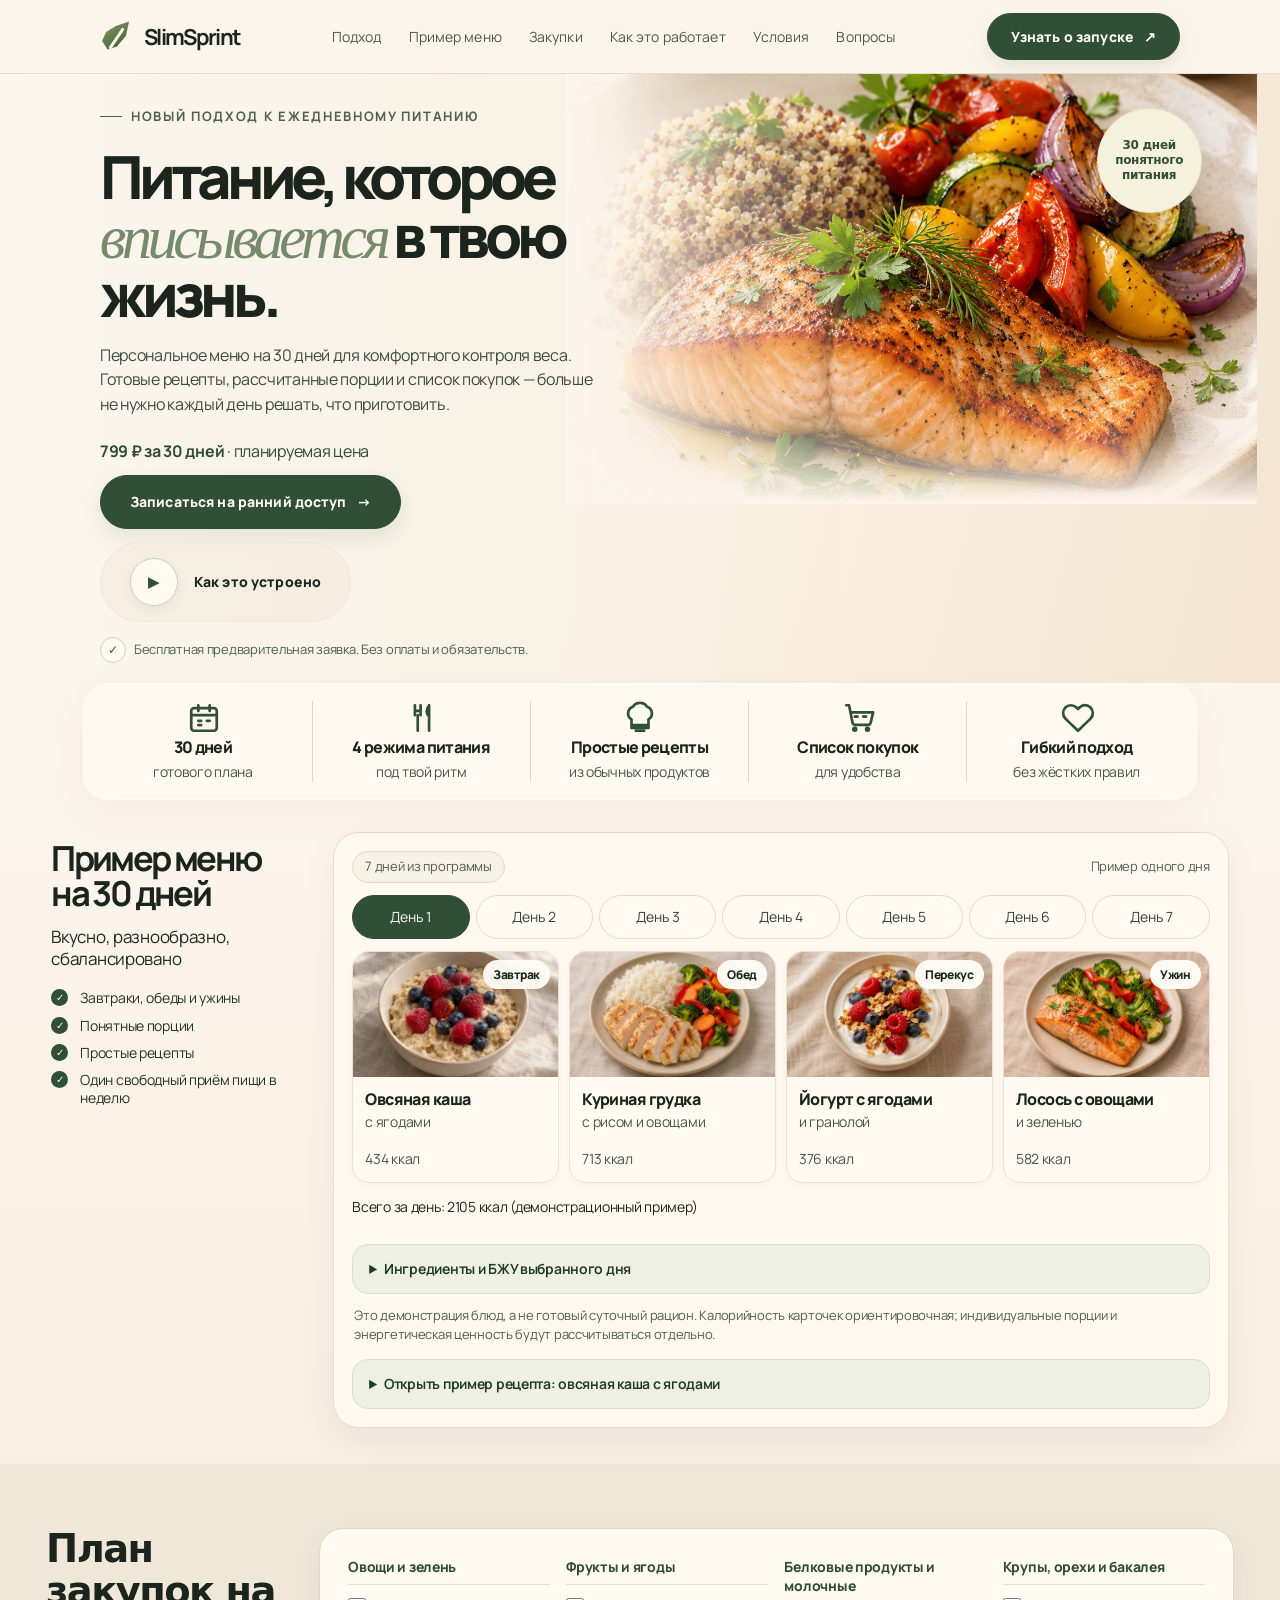
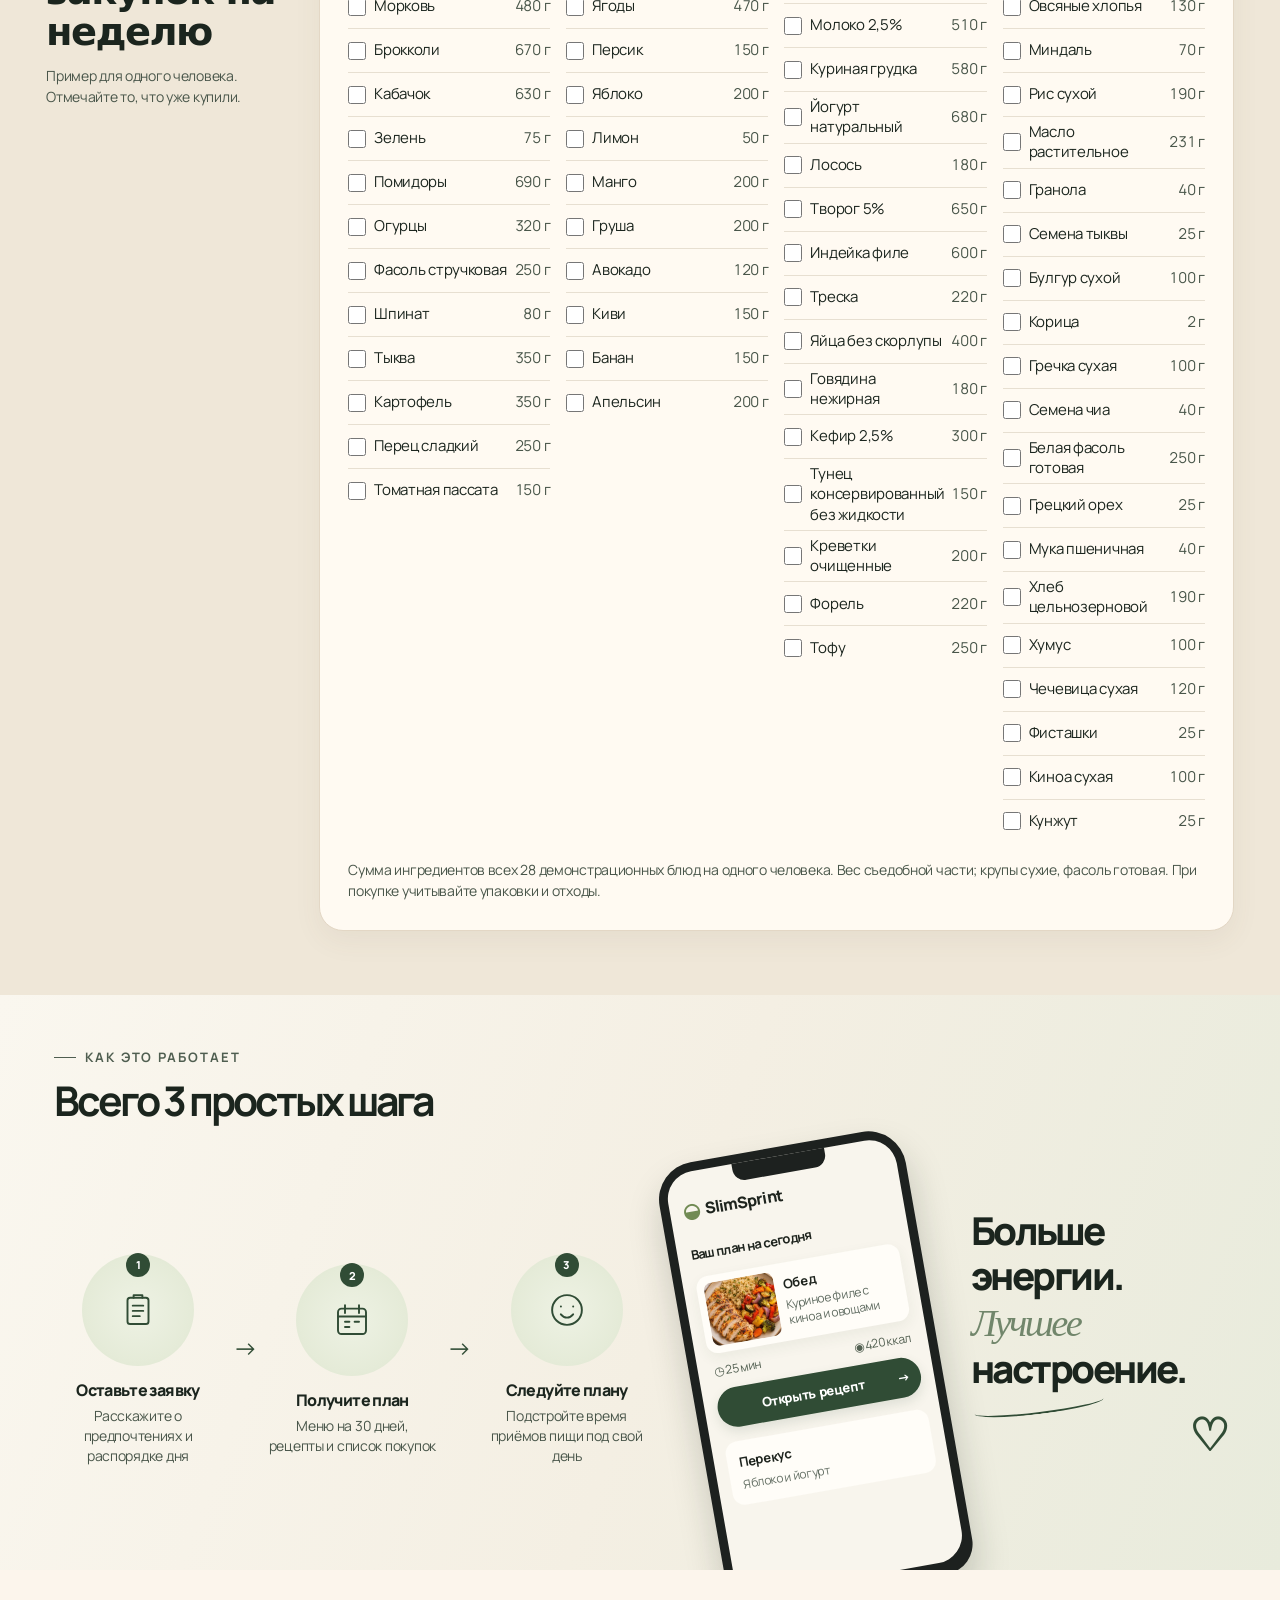
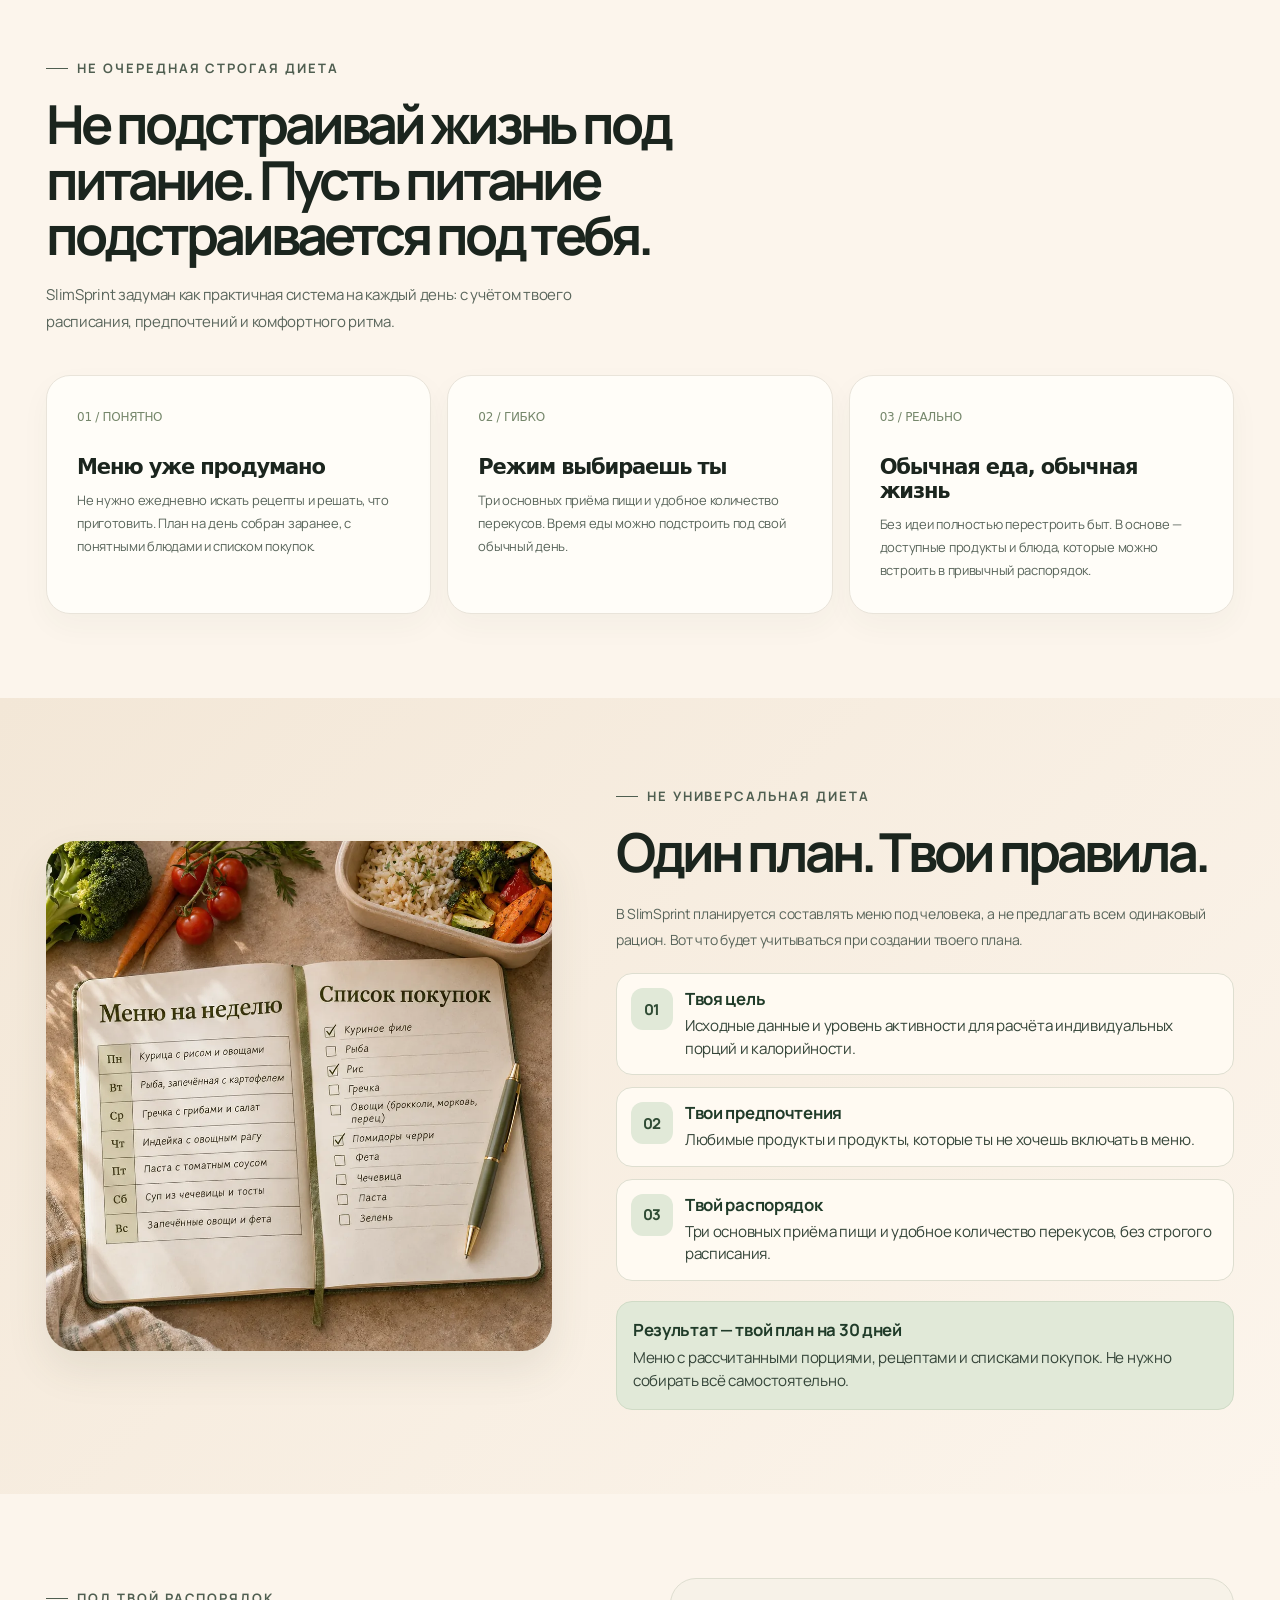
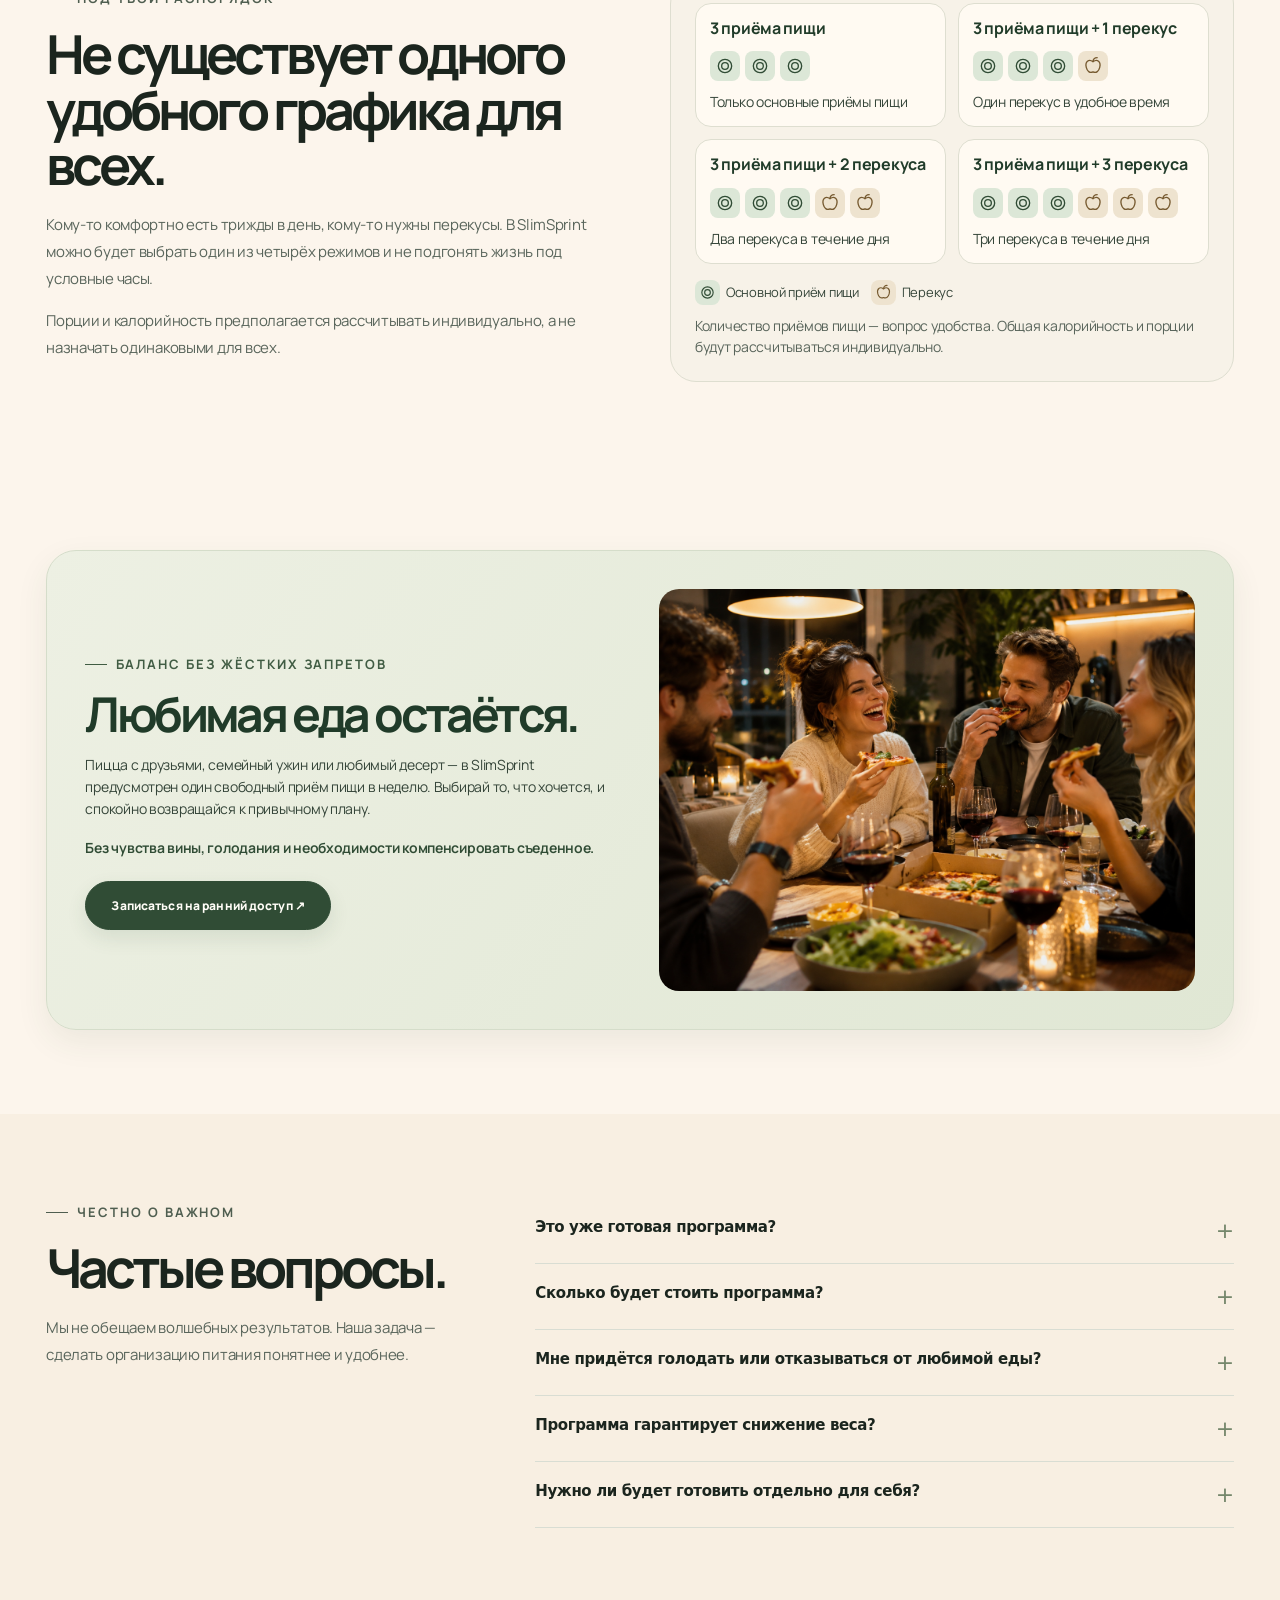
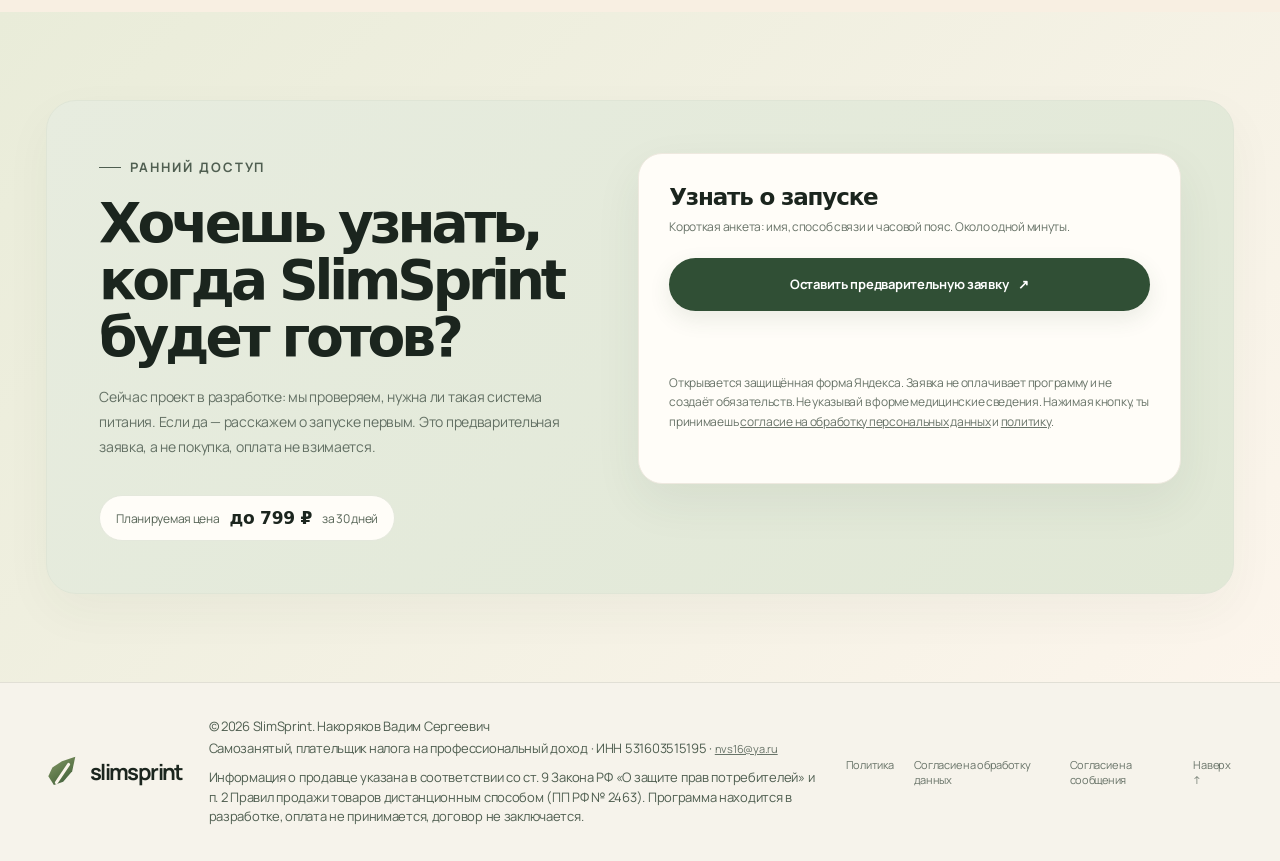
==== commit 23380fac: "Place uploaded dinner photograph in flexible meal section" ====
--- a/docs/index.html
+++ b/docs/index.html
@@ -39,7 +39,7 @@
 .free-meal .btn:focus-visible{outline:3px solid #203b29!important;outline-offset:4px}
 @media(max-width:850px){.free-meal{display:flex!important;flex-direction:column!important;align-items:stretch!important;min-height:0!important;height:auto!important;gap:22px!important;padding:26px 22px!important}.free-meal h2{font-size:clamp(1.75rem,7vw,2.5rem)!important;line-height:1.12!important;margin:12px 0!important}.free-meal p{font-size:1rem!important;line-height:1.6!important}.free-meal .btn{margin:0!important;align-self:stretch!important;text-align:center!important;justify-content:center!important}}
 </style>
-<style id="sample-recipe-style">.sample-recipe{margin-top:14px;border:1px solid #d8dfce;border-radius:16px;background:#edf0e3;color:#203b29;overflow:hidden}.sample-recipe summary{padding:14px 16px;cursor:pointer;font-weight:650;line-height:1.45;color:#203b29}.sample-recipe summary:focus-visible{outline:2px solid #304c35;outline-offset:-3px}.sample-recipe-body{padding:0 16px 16px;font-size:15px;line-height:1.6;color:#354539}.sample-recipe-body h3{font-size:1.15rem;color:#203b29;margin:8px 0}.sample-recipe-body p{margin:8px 0;color:#354539}.sample-recipe-body ul,.sample-recipe-body ol{padding-left:22px;margin:8px 0;list-style-position:outside}.sample-recipe-body ul{list-style-type:disc}.sample-recipe-body ol{list-style-type:decimal}.sample-recipe-body li{margin:4px 0}</style><style id="personalization-style">.personalization-copy .personalization-steps{display:grid;gap:12px;margin:20px 0}.personalization-steps article{display:grid;grid-template-columns:42px minmax(0,1fr);gap:12px;align-items:start;padding:14px;background:#fffaf2;border:1px solid #deded0;border-radius:16px}.personalization-number{display:grid;place-items:center;width:42px;height:42px;background:#e1e9d8;color:#304c35;border-radius:12px;font-weight:750;font-size:15px}.personalization-steps h3{margin:0 0 4px!important;color:#203b29!important;font-size:1.05rem!important;line-height:1.35!important}.personalization-steps p,.personalization-result p{margin:0!important;color:#354539!important;font-size:.95rem!important;line-height:1.5!important}.personalization-result{padding:16px;background:#e1e9d8;border:1px solid #d0dbc6;border-radius:16px;color:#203b29}.personalization-result strong{display:block;color:#203b29;font-size:1.05rem;margin-bottom:6px}.personalization-copy{min-width:0}@media(max-width:560px){.personalization-steps article{padding:12px;gap:10px}.personalization-copy .personalization-steps{margin:16px 0}}</style><style id="rhythm-visual-style">.rhythm-card.rhythm-visual{padding:clamp(14px,2.5vw,24px)!important;background:#f7f2e8!important;border:1px solid #deded0!important;min-width:0}.rhythm-options{display:grid;grid-template-columns:repeat(2,minmax(0,1fr));gap:12px}.rhythm-option{min-width:0;background:#fffaf2;border:1px solid #deded0;border-radius:16px;padding:14px}.rhythm-option h3{color:#203b29!important;font-size:1rem!important;line-height:1.35!important;margin:0 0 12px!important}.rhythm-symbols{display:flex;flex-wrap:wrap;gap:5px;margin-bottom:10px}.rhythm-symbols span,.rhythm-legend i{display:inline-grid;place-items:center;border-radius:8px;width:30px;height:30px;flex-shrink:0}.rhythm-main{background:#dce7d7;color:#304c35}.rhythm-snack{background:#eee3cf;color:#765a30}.rhythm-symbols svg,.rhythm-legend svg{width:20px;height:20px;fill:none;stroke:currentColor;stroke-width:1.6;stroke-linecap:round;stroke-linejoin:round}.rhythm-option p,.rhythm-note{font-size:.875rem!important;line-height:1.5!important;color:#354539!important;margin:0!important}.rhythm-legend{display:flex;flex-wrap:wrap;gap:12px;margin:16px 0 10px;color:#354539;font-size:.8125rem}.rhythm-legend span{display:flex;align-items:center;gap:6px}.rhythm-legend i{width:25px;height:25px}.rhythm-legend svg{width:17px;height:17px}@media(max-width:560px){.rhythm-options{grid-template-columns:1fr}.rhythm-option{padding:12px}.rhythm-symbols span{width:34px;height:34px}}</style><style id="free-meal-message">.free-meal .free-meal-note{margin-top:16px!important;font-weight:650;color:#304c35!important}.free-meal>div{min-width:0}.free-meal .btn{white-space:normal!important;text-align:center}</style></head>
+<style id="sample-recipe-style">.sample-recipe{margin-top:14px;border:1px solid #d8dfce;border-radius:16px;background:#edf0e3;color:#203b29;overflow:hidden}.sample-recipe summary{padding:14px 16px;cursor:pointer;font-weight:650;line-height:1.45;color:#203b29}.sample-recipe summary:focus-visible{outline:2px solid #304c35;outline-offset:-3px}.sample-recipe-body{padding:0 16px 16px;font-size:15px;line-height:1.6;color:#354539}.sample-recipe-body h3{font-size:1.15rem;color:#203b29;margin:8px 0}.sample-recipe-body p{margin:8px 0;color:#354539}.sample-recipe-body ul,.sample-recipe-body ol{padding-left:22px;margin:8px 0;list-style-position:outside}.sample-recipe-body ul{list-style-type:disc}.sample-recipe-body ol{list-style-type:decimal}.sample-recipe-body li{margin:4px 0}</style><style id="personalization-style">.personalization-copy .personalization-steps{display:grid;gap:12px;margin:20px 0}.personalization-steps article{display:grid;grid-template-columns:42px minmax(0,1fr);gap:12px;align-items:start;padding:14px;background:#fffaf2;border:1px solid #deded0;border-radius:16px}.personalization-number{display:grid;place-items:center;width:42px;height:42px;background:#e1e9d8;color:#304c35;border-radius:12px;font-weight:750;font-size:15px}.personalization-steps h3{margin:0 0 4px!important;color:#203b29!important;font-size:1.05rem!important;line-height:1.35!important}.personalization-steps p,.personalization-result p{margin:0!important;color:#354539!important;font-size:.95rem!important;line-height:1.5!important}.personalization-result{padding:16px;background:#e1e9d8;border:1px solid #d0dbc6;border-radius:16px;color:#203b29}.personalization-result strong{display:block;color:#203b29;font-size:1.05rem;margin-bottom:6px}.personalization-copy{min-width:0}@media(max-width:560px){.personalization-steps article{padding:12px;gap:10px}.personalization-copy .personalization-steps{margin:16px 0}}</style><style id="rhythm-visual-style">.rhythm-card.rhythm-visual{padding:clamp(14px,2.5vw,24px)!important;background:#f7f2e8!important;border:1px solid #deded0!important;min-width:0}.rhythm-options{display:grid;grid-template-columns:repeat(2,minmax(0,1fr));gap:12px}.rhythm-option{min-width:0;background:#fffaf2;border:1px solid #deded0;border-radius:16px;padding:14px}.rhythm-option h3{color:#203b29!important;font-size:1rem!important;line-height:1.35!important;margin:0 0 12px!important}.rhythm-symbols{display:flex;flex-wrap:wrap;gap:5px;margin-bottom:10px}.rhythm-symbols span,.rhythm-legend i{display:inline-grid;place-items:center;border-radius:8px;width:30px;height:30px;flex-shrink:0}.rhythm-main{background:#dce7d7;color:#304c35}.rhythm-snack{background:#eee3cf;color:#765a30}.rhythm-symbols svg,.rhythm-legend svg{width:20px;height:20px;fill:none;stroke:currentColor;stroke-width:1.6;stroke-linecap:round;stroke-linejoin:round}.rhythm-option p,.rhythm-note{font-size:.875rem!important;line-height:1.5!important;color:#354539!important;margin:0!important}.rhythm-legend{display:flex;flex-wrap:wrap;gap:12px;margin:16px 0 10px;color:#354539;font-size:.8125rem}.rhythm-legend span{display:flex;align-items:center;gap:6px}.rhythm-legend i{width:25px;height:25px}.rhythm-legend svg{width:17px;height:17px}@media(max-width:560px){.rhythm-options{grid-template-columns:1fr}.rhythm-option{padding:12px}.rhythm-symbols span{width:34px;height:34px}}</style><style id="free-meal-message">.free-meal .free-meal-note{margin-top:16px!important;font-weight:650;color:#304c35!important}.free-meal>div{min-width:0}.free-meal .btn{white-space:normal!important;text-align:center}</style><style id="free-meal-photo-layout">.free-meal.free-meal-photo{display:grid!important;grid-template-columns:minmax(0,1fr) minmax(0,1fr);align-items:center!important;padding:clamp(20px,3vw,40px)!important;gap:clamp(20px,3vw,40px)!important;height:auto!important;min-height:0!important}.free-meal-photo .free-meal-copy{min-width:0}.free-meal-photo .free-meal-copy .btn{display:inline-flex;margin-top:22px!important;max-width:100%}.free-meal-photo .free-meal-image{display:block;width:100%;height:auto;aspect-ratio:4/3;object-fit:cover;object-position:center;border-radius:20px;min-width:0}@media(max-width:850px){.free-meal.free-meal-photo{grid-template-columns:minmax(0,1fr)}.free-meal-photo .free-meal-image{aspect-ratio:3/2}.free-meal-photo .free-meal-copy .btn{width:100%;justify-content:center}}</style></head>
 <body class="has-action-bar">
 <a class="skip-link" href="#top">Перейти к содержанию</a>
 <header class="header"><div class="wrap nav">
@@ -124,7 +124,7 @@
 </div></div></section><section class="section"><div class="wrap rhythm">
 <div class="reveal"><span class="eyebrow">Под твой распорядок</span><h2>Не существует одного удобного графика для всех.</h2><p>Кому-то комфортно есть трижды в день, кому-то нужны перекусы. В SlimSprint можно будет выбрать один из четырёх режимов и не подгонять жизнь под условные часы.</p><p>Порции и калорийность предполагается рассчитывать индивидуально, а не назначать одинаковыми для всех.</p></div>
 <div class="rhythm-card reveal rhythm-visual"><div class="rhythm-options"><article class="rhythm-option"><h3>3 приёма пищи</h3><div class="rhythm-symbols" aria-hidden="true"><span class="rhythm-main"><svg viewBox="0 0 24 24" aria-hidden="true"><circle cx="12" cy="12" r="8"/><circle cx="12" cy="12" r="4"/></svg></span><span class="rhythm-main"><svg viewBox="0 0 24 24" aria-hidden="true"><circle cx="12" cy="12" r="8"/><circle cx="12" cy="12" r="4"/></svg></span><span class="rhythm-main"><svg viewBox="0 0 24 24" aria-hidden="true"><circle cx="12" cy="12" r="8"/><circle cx="12" cy="12" r="4"/></svg></span></div><p>Только основные приёмы пищи</p></article><article class="rhythm-option"><h3>3 приёма пищи + 1 перекус</h3><div class="rhythm-symbols" aria-hidden="true"><span class="rhythm-main"><svg viewBox="0 0 24 24" aria-hidden="true"><circle cx="12" cy="12" r="8"/><circle cx="12" cy="12" r="4"/></svg></span><span class="rhythm-main"><svg viewBox="0 0 24 24" aria-hidden="true"><circle cx="12" cy="12" r="8"/><circle cx="12" cy="12" r="4"/></svg></span><span class="rhythm-main"><svg viewBox="0 0 24 24" aria-hidden="true"><circle cx="12" cy="12" r="8"/><circle cx="12" cy="12" r="4"/></svg></span><span class="rhythm-snack"><svg viewBox="0 0 24 24" aria-hidden="true"><path d="M12 7c-5-4-10 0-8 7 1 4 4 7 8 5 4 2 7-1 8-5 2-7-3-11-8-7Z M12 7c0-3 2-5 5-5"/></svg></span></div><p>Один перекус в удобное время</p></article><article class="rhythm-option"><h3>3 приёма пищи + 2 перекуса</h3><div class="rhythm-symbols" aria-hidden="true"><span class="rhythm-main"><svg viewBox="0 0 24 24" aria-hidden="true"><circle cx="12" cy="12" r="8"/><circle cx="12" cy="12" r="4"/></svg></span><span class="rhythm-main"><svg viewBox="0 0 24 24" aria-hidden="true"><circle cx="12" cy="12" r="8"/><circle cx="12" cy="12" r="4"/></svg></span><span class="rhythm-main"><svg viewBox="0 0 24 24" aria-hidden="true"><circle cx="12" cy="12" r="8"/><circle cx="12" cy="12" r="4"/></svg></span><span class="rhythm-snack"><svg viewBox="0 0 24 24" aria-hidden="true"><path d="M12 7c-5-4-10 0-8 7 1 4 4 7 8 5 4 2 7-1 8-5 2-7-3-11-8-7Z M12 7c0-3 2-5 5-5"/></svg></span><span class="rhythm-snack"><svg viewBox="0 0 24 24" aria-hidden="true"><path d="M12 7c-5-4-10 0-8 7 1 4 4 7 8 5 4 2 7-1 8-5 2-7-3-11-8-7Z M12 7c0-3 2-5 5-5"/></svg></span></div><p>Два перекуса в течение дня</p></article><article class="rhythm-option"><h3>3 приёма пищи + 3 перекуса</h3><div class="rhythm-symbols" aria-hidden="true"><span class="rhythm-main"><svg viewBox="0 0 24 24" aria-hidden="true"><circle cx="12" cy="12" r="8"/><circle cx="12" cy="12" r="4"/></svg></span><span class="rhythm-main"><svg viewBox="0 0 24 24" aria-hidden="true"><circle cx="12" cy="12" r="8"/><circle cx="12" cy="12" r="4"/></svg></span><span class="rhythm-main"><svg viewBox="0 0 24 24" aria-hidden="true"><circle cx="12" cy="12" r="8"/><circle cx="12" cy="12" r="4"/></svg></span><span class="rhythm-snack"><svg viewBox="0 0 24 24" aria-hidden="true"><path d="M12 7c-5-4-10 0-8 7 1 4 4 7 8 5 4 2 7-1 8-5 2-7-3-11-8-7Z M12 7c0-3 2-5 5-5"/></svg></span><span class="rhythm-snack"><svg viewBox="0 0 24 24" aria-hidden="true"><path d="M12 7c-5-4-10 0-8 7 1 4 4 7 8 5 4 2 7-1 8-5 2-7-3-11-8-7Z M12 7c0-3 2-5 5-5"/></svg></span><span class="rhythm-snack"><svg viewBox="0 0 24 24" aria-hidden="true"><path d="M12 7c-5-4-10 0-8 7 1 4 4 7 8 5 4 2 7-1 8-5 2-7-3-11-8-7Z M12 7c0-3 2-5 5-5"/></svg></span></div><p>Три перекуса в течение дня</p></article></div><div class="rhythm-legend"><span><i class="rhythm-main"><svg viewBox="0 0 24 24" aria-hidden="true"><circle cx="12" cy="12" r="8"/><circle cx="12" cy="12" r="4"/></svg></i> Основной приём пищи</span><span><i class="rhythm-snack"><svg viewBox="0 0 24 24" aria-hidden="true"><path d="M12 7c-5-4-10 0-8 7 1 4 4 7 8 5 4 2 7-1 8-5 2-7-3-11-8-7Z M12 7c0-3 2-5 5-5"/></svg></i> Перекус</span></div><p class="rhythm-note">Количество приёмов пищи — вопрос удобства. Общая калорийность и порции будут рассчитываться индивидуально.</p></div>
-</div></section><section class="section"><div class="wrap"><div class="free-meal reveal"><div><span class="eyebrow">Баланс без жёстких запретов</span><h2>Любимая еда остаётся.</h2><p>Пицца с друзьями, семейный ужин или любимый десерт — в SlimSprint предусмотрен один свободный приём пищи в неделю. Выбирай то, что хочется, и спокойно возвращайся к привычному плану.</p><p class="free-meal-note">Без чувства вины, голодания и необходимости компенсировать съеденное.</p></div><a class="btn" href="#lead-form">Записаться на ранний доступ ↗</a></div></div></section><section class="section faq" id="faq"><div class="wrap faq-grid"><div class="reveal"><span class="eyebrow">Честно о важном</span><h2>Частые вопросы.</h2><p class="section-intro">Мы не обещаем волшебных результатов. Наша задача — сделать организацию питания понятнее и удобнее.</p></div>
+</div></section><section class="section"><div class="wrap"><div class="free-meal reveal free-meal-photo"><div class="free-meal-copy"><span class="eyebrow">Баланс без жёстких запретов</span><h2>Любимая еда остаётся.</h2><p>Пицца с друзьями, семейный ужин или любимый десерт — в SlimSprint предусмотрен один свободный приём пищи в неделю. Выбирай то, что хочется, и спокойно возвращайся к привычному плану.</p><p class="free-meal-note">Без чувства вины, голодания и необходимости компенсировать съеденное.</p><a class="btn" href="#lead-form">Записаться на ранний доступ ↗</a></div><img class="free-meal-image" src="assets/img/dinner-with-friends.png" alt="Друзья за общим ужином с пиццей" loading="lazy" decoding="async"></div></div></section><section class="section faq" id="faq"><div class="wrap faq-grid"><div class="reveal"><span class="eyebrow">Честно о важном</span><h2>Частые вопросы.</h2><p class="section-intro">Мы не обещаем волшебных результатов. Наша задача — сделать организацию питания понятнее и удобнее.</p></div>
 <div class="faq-list reveal">
 <details><summary>Это уже готовая программа?</summary><p>Пока нет. SlimSprint находится в разработке. Сейчас можно оставить предварительную заявку, чтобы сообщить о своём интересе к запуску.</p></details>
 <details><summary>Сколько будет стоить программа?</summary><p>Планируемая стоимость 30-дневной программы — 799 ₽. Сейчас оплата не принимается, цена может быть уточнена до запуска.</p></details>
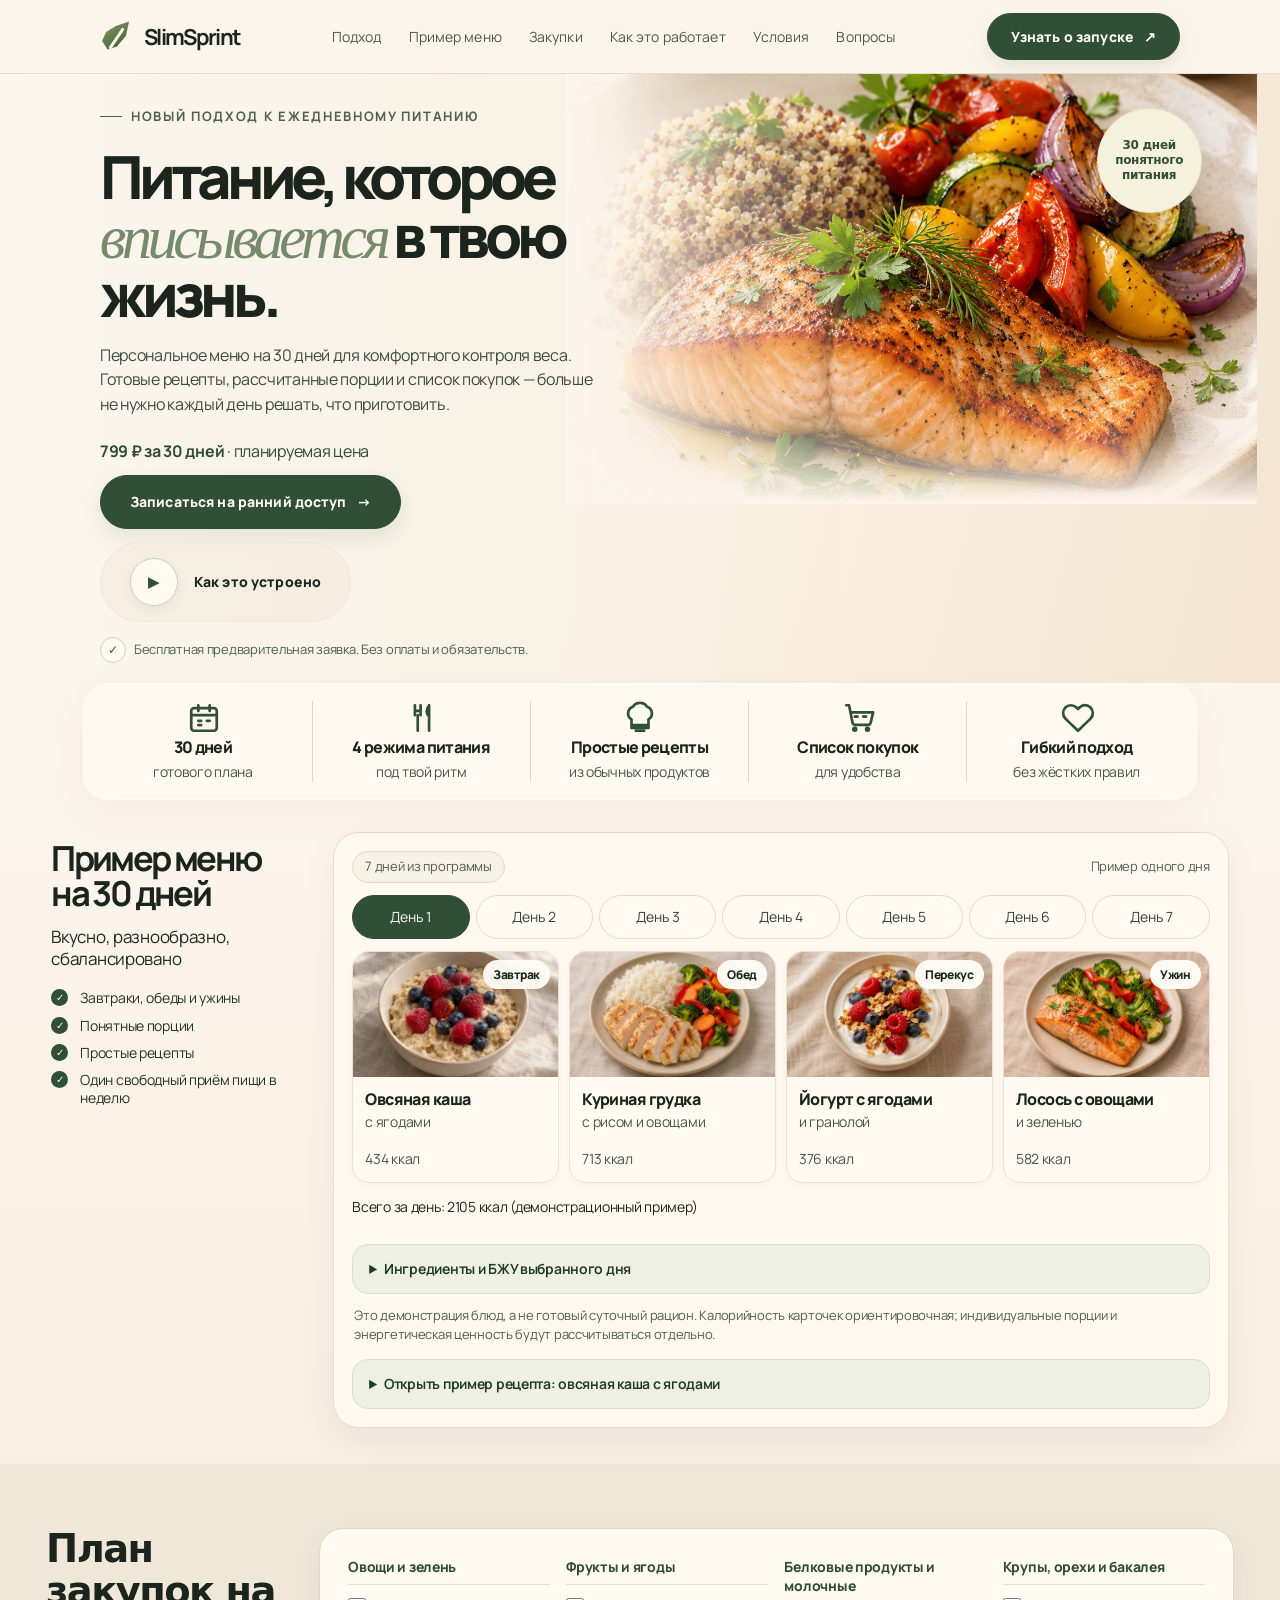
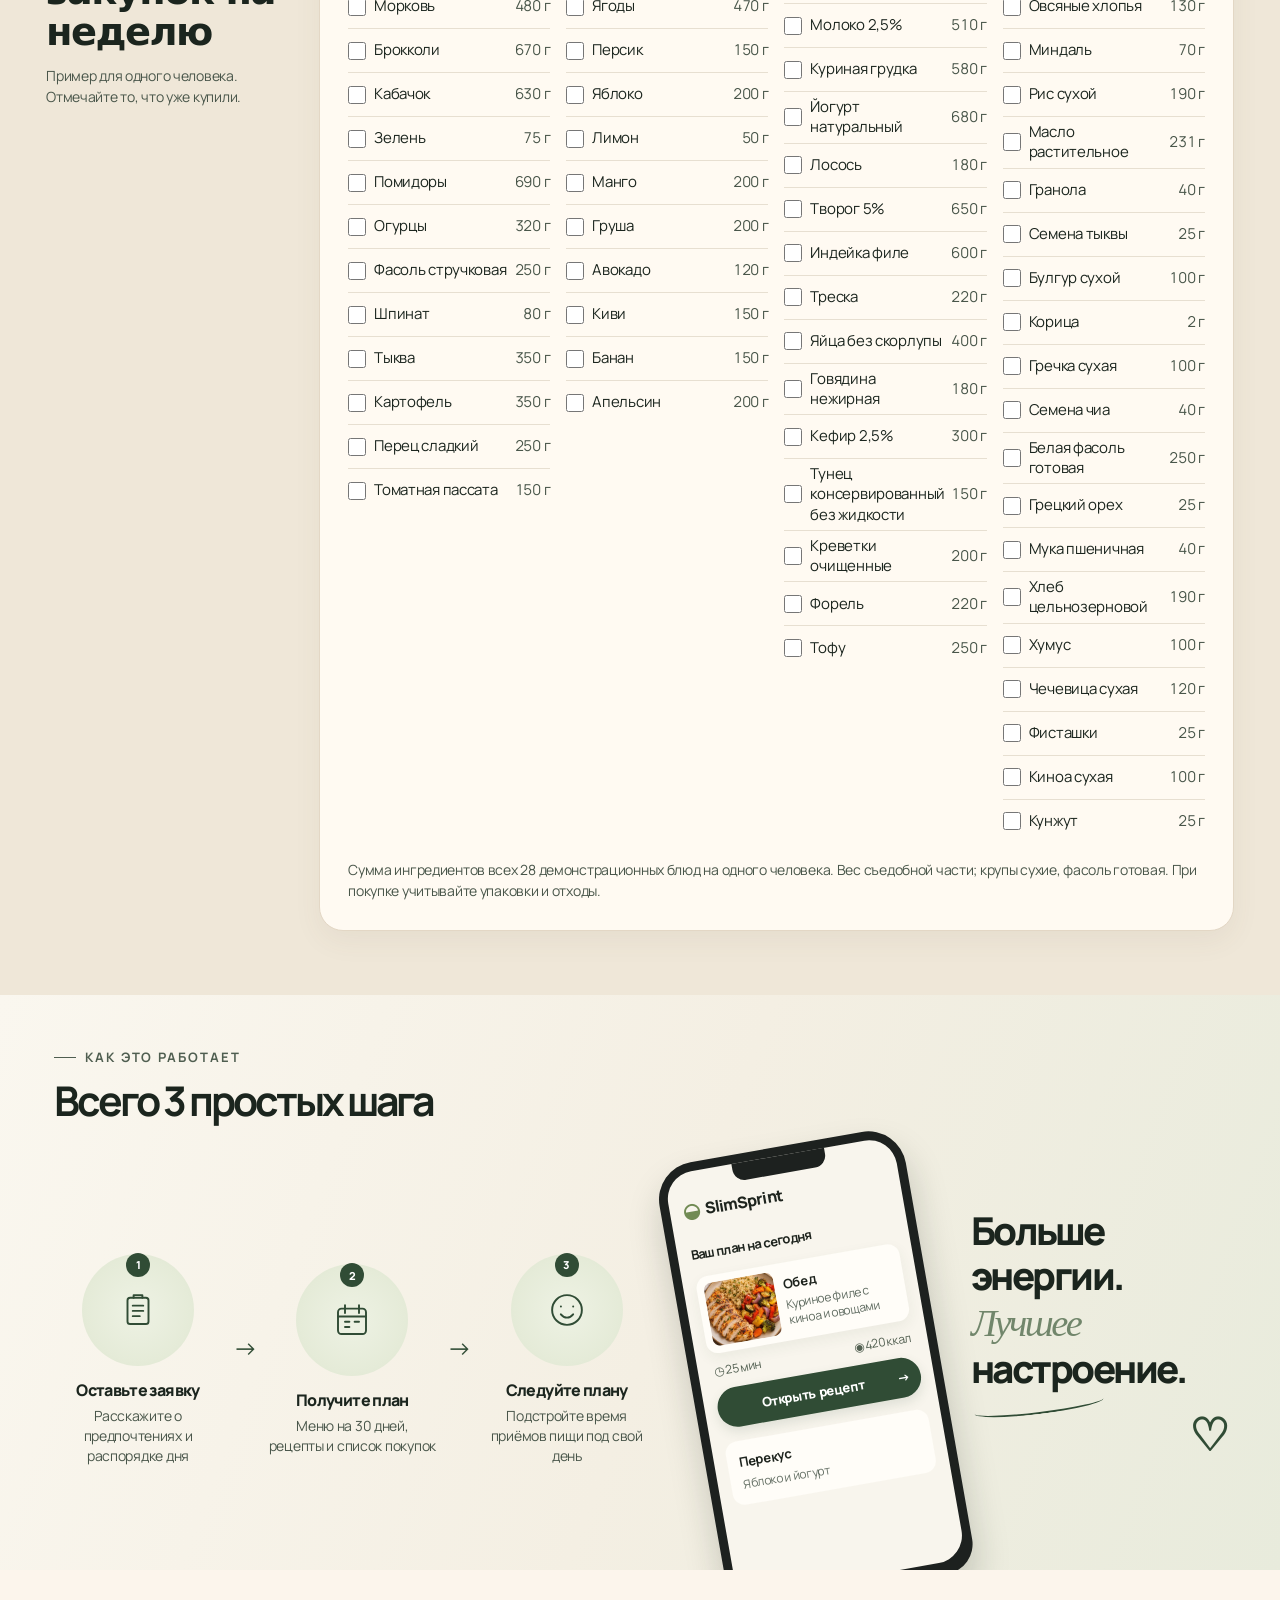
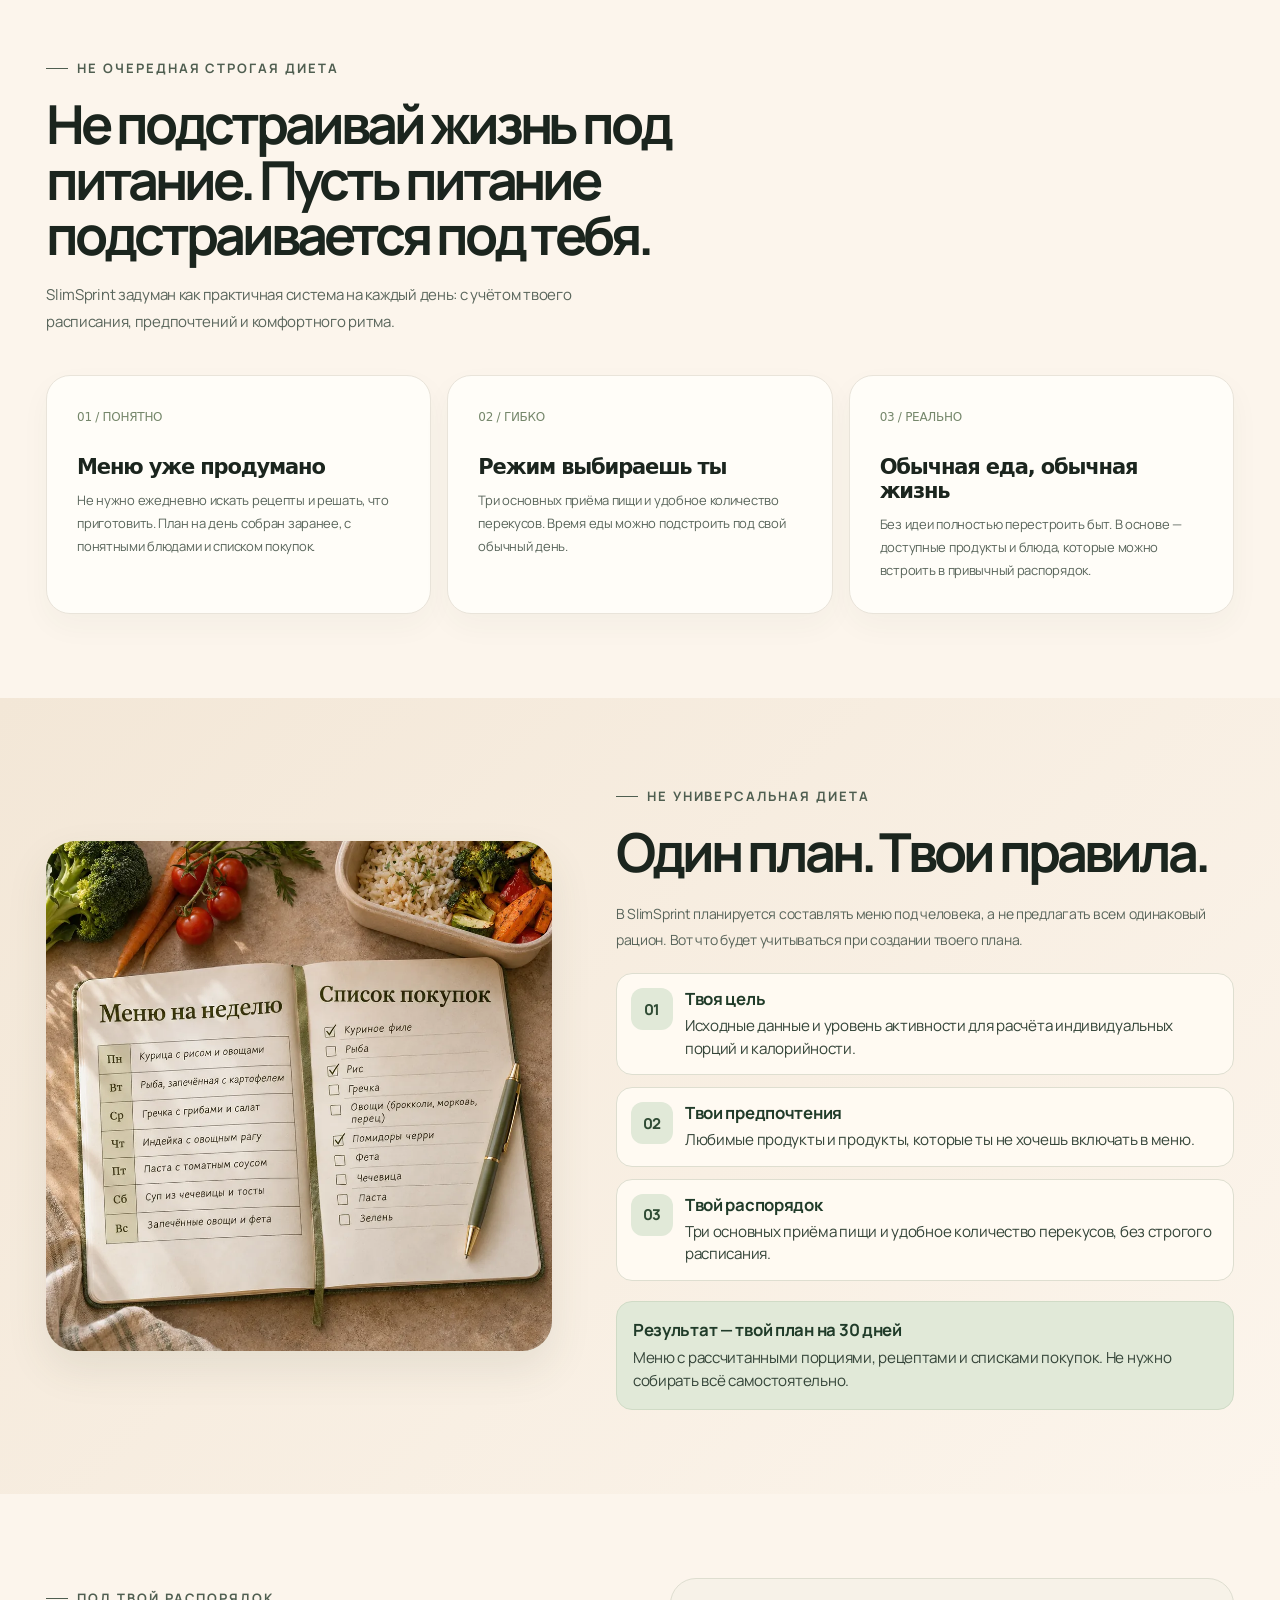
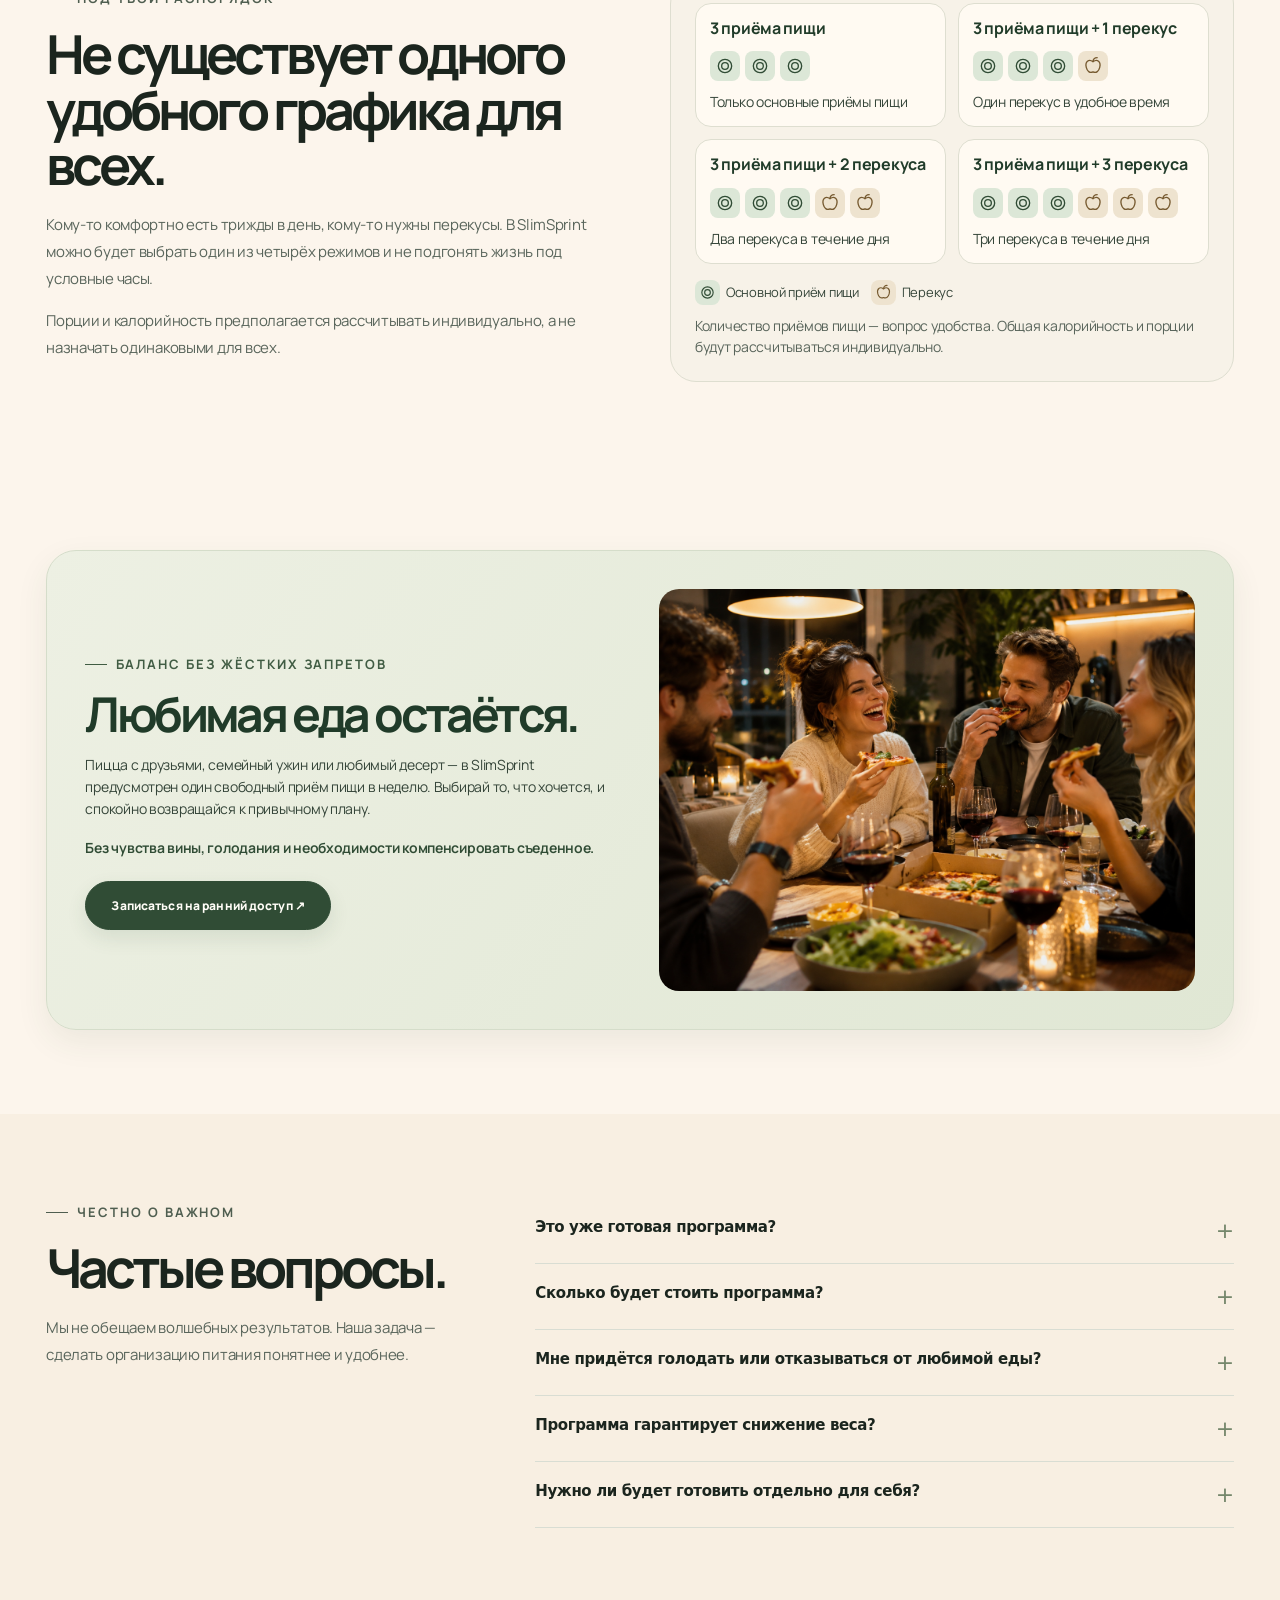
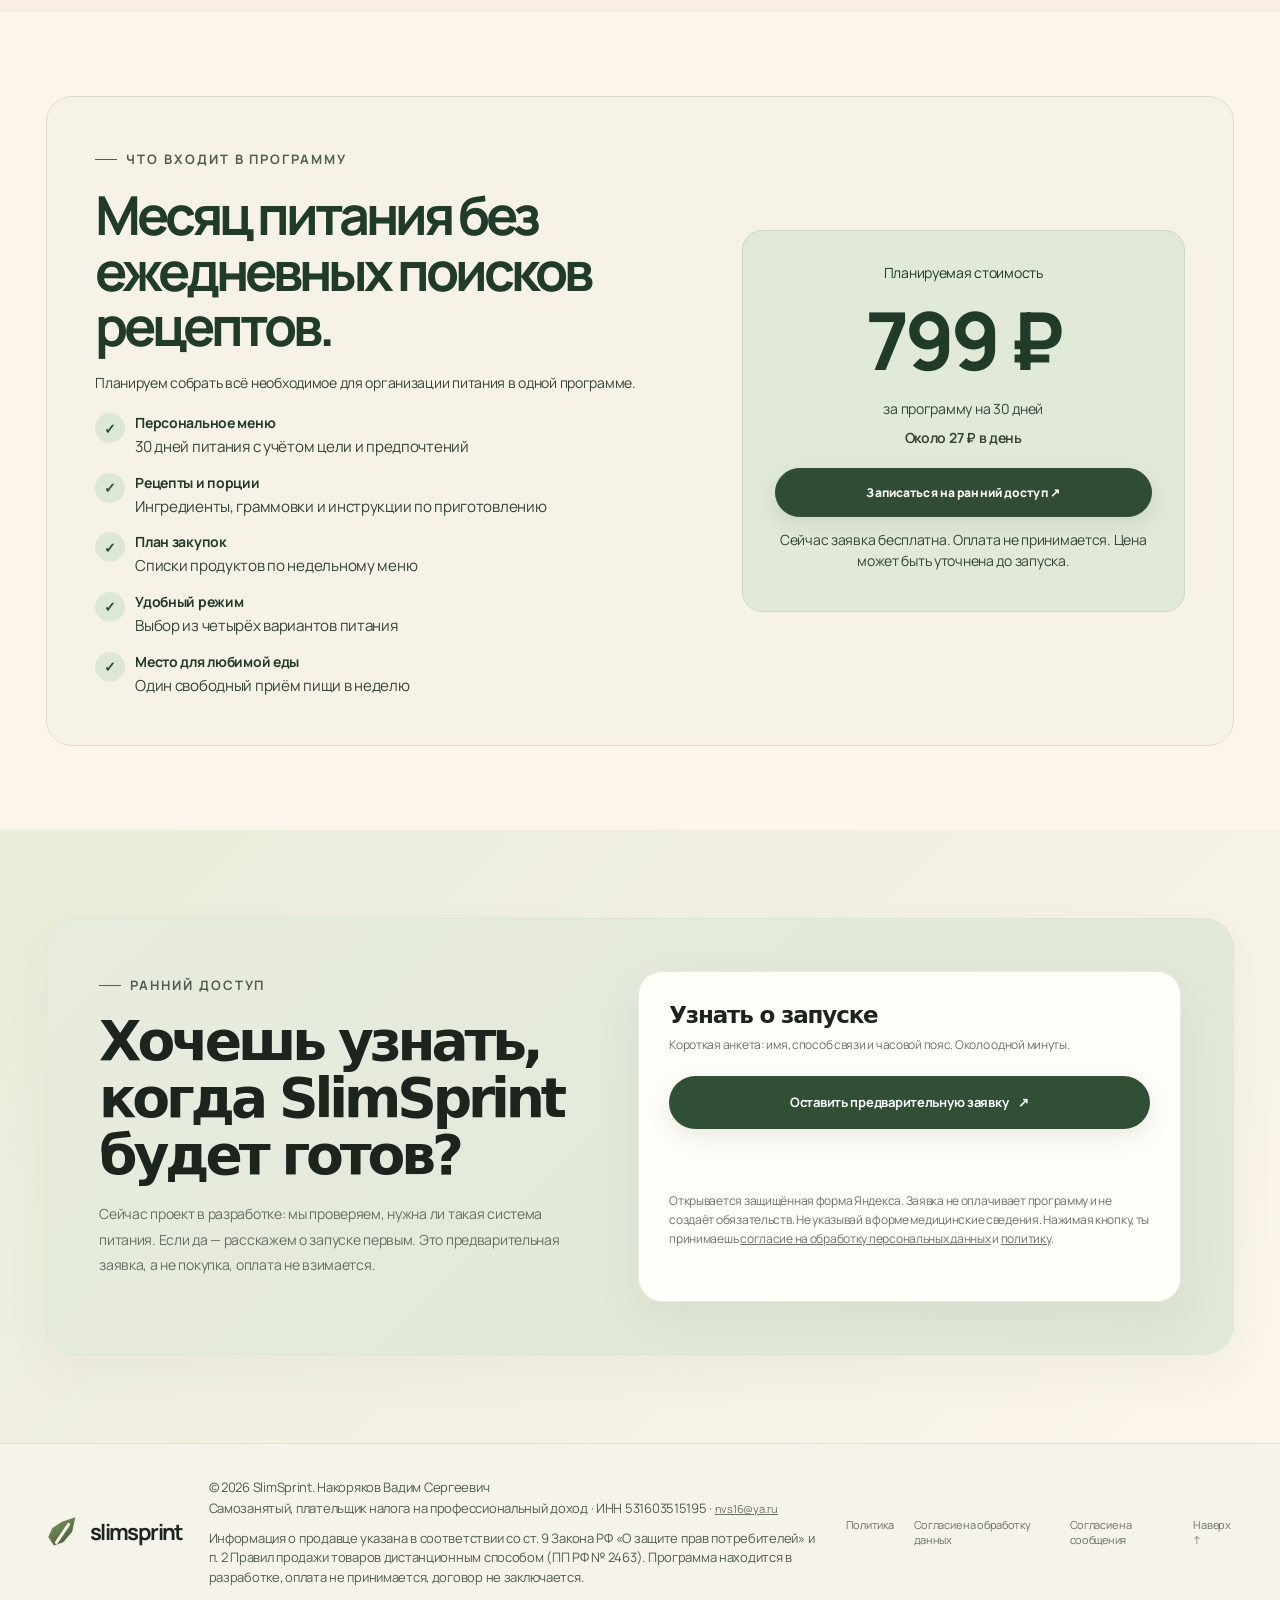
==== commit 7e9274e2: "Add transparent program pricing and planned inclusions" ====
--- a/docs/index.html
+++ b/docs/index.html
@@ -39,7 +39,7 @@
 .free-meal .btn:focus-visible{outline:3px solid #203b29!important;outline-offset:4px}
 @media(max-width:850px){.free-meal{display:flex!important;flex-direction:column!important;align-items:stretch!important;min-height:0!important;height:auto!important;gap:22px!important;padding:26px 22px!important}.free-meal h2{font-size:clamp(1.75rem,7vw,2.5rem)!important;line-height:1.12!important;margin:12px 0!important}.free-meal p{font-size:1rem!important;line-height:1.6!important}.free-meal .btn{margin:0!important;align-self:stretch!important;text-align:center!important;justify-content:center!important}}
 </style>
-<style id="sample-recipe-style">.sample-recipe{margin-top:14px;border:1px solid #d8dfce;border-radius:16px;background:#edf0e3;color:#203b29;overflow:hidden}.sample-recipe summary{padding:14px 16px;cursor:pointer;font-weight:650;line-height:1.45;color:#203b29}.sample-recipe summary:focus-visible{outline:2px solid #304c35;outline-offset:-3px}.sample-recipe-body{padding:0 16px 16px;font-size:15px;line-height:1.6;color:#354539}.sample-recipe-body h3{font-size:1.15rem;color:#203b29;margin:8px 0}.sample-recipe-body p{margin:8px 0;color:#354539}.sample-recipe-body ul,.sample-recipe-body ol{padding-left:22px;margin:8px 0;list-style-position:outside}.sample-recipe-body ul{list-style-type:disc}.sample-recipe-body ol{list-style-type:decimal}.sample-recipe-body li{margin:4px 0}</style><style id="personalization-style">.personalization-copy .personalization-steps{display:grid;gap:12px;margin:20px 0}.personalization-steps article{display:grid;grid-template-columns:42px minmax(0,1fr);gap:12px;align-items:start;padding:14px;background:#fffaf2;border:1px solid #deded0;border-radius:16px}.personalization-number{display:grid;place-items:center;width:42px;height:42px;background:#e1e9d8;color:#304c35;border-radius:12px;font-weight:750;font-size:15px}.personalization-steps h3{margin:0 0 4px!important;color:#203b29!important;font-size:1.05rem!important;line-height:1.35!important}.personalization-steps p,.personalization-result p{margin:0!important;color:#354539!important;font-size:.95rem!important;line-height:1.5!important}.personalization-result{padding:16px;background:#e1e9d8;border:1px solid #d0dbc6;border-radius:16px;color:#203b29}.personalization-result strong{display:block;color:#203b29;font-size:1.05rem;margin-bottom:6px}.personalization-copy{min-width:0}@media(max-width:560px){.personalization-steps article{padding:12px;gap:10px}.personalization-copy .personalization-steps{margin:16px 0}}</style><style id="rhythm-visual-style">.rhythm-card.rhythm-visual{padding:clamp(14px,2.5vw,24px)!important;background:#f7f2e8!important;border:1px solid #deded0!important;min-width:0}.rhythm-options{display:grid;grid-template-columns:repeat(2,minmax(0,1fr));gap:12px}.rhythm-option{min-width:0;background:#fffaf2;border:1px solid #deded0;border-radius:16px;padding:14px}.rhythm-option h3{color:#203b29!important;font-size:1rem!important;line-height:1.35!important;margin:0 0 12px!important}.rhythm-symbols{display:flex;flex-wrap:wrap;gap:5px;margin-bottom:10px}.rhythm-symbols span,.rhythm-legend i{display:inline-grid;place-items:center;border-radius:8px;width:30px;height:30px;flex-shrink:0}.rhythm-main{background:#dce7d7;color:#304c35}.rhythm-snack{background:#eee3cf;color:#765a30}.rhythm-symbols svg,.rhythm-legend svg{width:20px;height:20px;fill:none;stroke:currentColor;stroke-width:1.6;stroke-linecap:round;stroke-linejoin:round}.rhythm-option p,.rhythm-note{font-size:.875rem!important;line-height:1.5!important;color:#354539!important;margin:0!important}.rhythm-legend{display:flex;flex-wrap:wrap;gap:12px;margin:16px 0 10px;color:#354539;font-size:.8125rem}.rhythm-legend span{display:flex;align-items:center;gap:6px}.rhythm-legend i{width:25px;height:25px}.rhythm-legend svg{width:17px;height:17px}@media(max-width:560px){.rhythm-options{grid-template-columns:1fr}.rhythm-option{padding:12px}.rhythm-symbols span{width:34px;height:34px}}</style><style id="free-meal-message">.free-meal .free-meal-note{margin-top:16px!important;font-weight:650;color:#304c35!important}.free-meal>div{min-width:0}.free-meal .btn{white-space:normal!important;text-align:center}</style><style id="free-meal-photo-layout">.free-meal.free-meal-photo{display:grid!important;grid-template-columns:minmax(0,1fr) minmax(0,1fr);align-items:center!important;padding:clamp(20px,3vw,40px)!important;gap:clamp(20px,3vw,40px)!important;height:auto!important;min-height:0!important}.free-meal-photo .free-meal-copy{min-width:0}.free-meal-photo .free-meal-copy .btn{display:inline-flex;margin-top:22px!important;max-width:100%}.free-meal-photo .free-meal-image{display:block;width:100%;height:auto;aspect-ratio:4/3;object-fit:cover;object-position:center;border-radius:20px;min-width:0}@media(max-width:850px){.free-meal.free-meal-photo{grid-template-columns:minmax(0,1fr)}.free-meal-photo .free-meal-image{aspect-ratio:3/2}.free-meal-photo .free-meal-copy .btn{width:100%;justify-content:center}}</style></head>
+<style id="sample-recipe-style">.sample-recipe{margin-top:14px;border:1px solid #d8dfce;border-radius:16px;background:#edf0e3;color:#203b29;overflow:hidden}.sample-recipe summary{padding:14px 16px;cursor:pointer;font-weight:650;line-height:1.45;color:#203b29}.sample-recipe summary:focus-visible{outline:2px solid #304c35;outline-offset:-3px}.sample-recipe-body{padding:0 16px 16px;font-size:15px;line-height:1.6;color:#354539}.sample-recipe-body h3{font-size:1.15rem;color:#203b29;margin:8px 0}.sample-recipe-body p{margin:8px 0;color:#354539}.sample-recipe-body ul,.sample-recipe-body ol{padding-left:22px;margin:8px 0;list-style-position:outside}.sample-recipe-body ul{list-style-type:disc}.sample-recipe-body ol{list-style-type:decimal}.sample-recipe-body li{margin:4px 0}</style><style id="personalization-style">.personalization-copy .personalization-steps{display:grid;gap:12px;margin:20px 0}.personalization-steps article{display:grid;grid-template-columns:42px minmax(0,1fr);gap:12px;align-items:start;padding:14px;background:#fffaf2;border:1px solid #deded0;border-radius:16px}.personalization-number{display:grid;place-items:center;width:42px;height:42px;background:#e1e9d8;color:#304c35;border-radius:12px;font-weight:750;font-size:15px}.personalization-steps h3{margin:0 0 4px!important;color:#203b29!important;font-size:1.05rem!important;line-height:1.35!important}.personalization-steps p,.personalization-result p{margin:0!important;color:#354539!important;font-size:.95rem!important;line-height:1.5!important}.personalization-result{padding:16px;background:#e1e9d8;border:1px solid #d0dbc6;border-radius:16px;color:#203b29}.personalization-result strong{display:block;color:#203b29;font-size:1.05rem;margin-bottom:6px}.personalization-copy{min-width:0}@media(max-width:560px){.personalization-steps article{padding:12px;gap:10px}.personalization-copy .personalization-steps{margin:16px 0}}</style><style id="rhythm-visual-style">.rhythm-card.rhythm-visual{padding:clamp(14px,2.5vw,24px)!important;background:#f7f2e8!important;border:1px solid #deded0!important;min-width:0}.rhythm-options{display:grid;grid-template-columns:repeat(2,minmax(0,1fr));gap:12px}.rhythm-option{min-width:0;background:#fffaf2;border:1px solid #deded0;border-radius:16px;padding:14px}.rhythm-option h3{color:#203b29!important;font-size:1rem!important;line-height:1.35!important;margin:0 0 12px!important}.rhythm-symbols{display:flex;flex-wrap:wrap;gap:5px;margin-bottom:10px}.rhythm-symbols span,.rhythm-legend i{display:inline-grid;place-items:center;border-radius:8px;width:30px;height:30px;flex-shrink:0}.rhythm-main{background:#dce7d7;color:#304c35}.rhythm-snack{background:#eee3cf;color:#765a30}.rhythm-symbols svg,.rhythm-legend svg{width:20px;height:20px;fill:none;stroke:currentColor;stroke-width:1.6;stroke-linecap:round;stroke-linejoin:round}.rhythm-option p,.rhythm-note{font-size:.875rem!important;line-height:1.5!important;color:#354539!important;margin:0!important}.rhythm-legend{display:flex;flex-wrap:wrap;gap:12px;margin:16px 0 10px;color:#354539;font-size:.8125rem}.rhythm-legend span{display:flex;align-items:center;gap:6px}.rhythm-legend i{width:25px;height:25px}.rhythm-legend svg{width:17px;height:17px}@media(max-width:560px){.rhythm-options{grid-template-columns:1fr}.rhythm-option{padding:12px}.rhythm-symbols span{width:34px;height:34px}}</style><style id="free-meal-message">.free-meal .free-meal-note{margin-top:16px!important;font-weight:650;color:#304c35!important}.free-meal>div{min-width:0}.free-meal .btn{white-space:normal!important;text-align:center}</style><style id="free-meal-photo-layout">.free-meal.free-meal-photo{display:grid!important;grid-template-columns:minmax(0,1fr) minmax(0,1fr);align-items:center!important;padding:clamp(20px,3vw,40px)!important;gap:clamp(20px,3vw,40px)!important;height:auto!important;min-height:0!important}.free-meal-photo .free-meal-copy{min-width:0}.free-meal-photo .free-meal-copy .btn{display:inline-flex;margin-top:22px!important;max-width:100%}.free-meal-photo .free-meal-image{display:block;width:100%;height:auto;aspect-ratio:4/3;object-fit:cover;object-position:center;border-radius:20px;min-width:0}@media(max-width:850px){.free-meal.free-meal-photo{grid-template-columns:minmax(0,1fr)}.free-meal-photo .free-meal-image{aspect-ratio:3/2}.free-meal-photo .free-meal-copy .btn{width:100%;justify-content:center}}</style><style id="offer-style">.offer-section{scroll-margin-top:90px}.offer-panel{display:grid;grid-template-columns:minmax(0,1.35fr) minmax(0,1fr);gap:clamp(20px,4vw,48px);align-items:center;padding:clamp(20px,4vw,48px);background:#f7f2e8;border:1px solid #deded0;border-radius:26px}.offer-copy{min-width:0}.offer-copy h2{color:#203b29!important}.offer-copy>p,.offer-list p{color:#354539!important;line-height:1.55}.offer-list{list-style:none;padding:0;margin:20px 0 0;display:grid;gap:14px}.offer-list li{display:grid;grid-template-columns:30px minmax(0,1fr);gap:10px;align-items:start}.offer-check{display:grid;place-items:center;width:30px;height:30px;background:#dce7d7;border-radius:50%;color:#304c35;font-weight:700}.offer-list strong{color:#203b29}.offer-list p{margin:3px 0 0!important;font-size:.95rem}.offer-price-card{background:#e1e9d8;border:1px solid #cbd8c3;border-radius:20px;padding:clamp(20px,3vw,32px);text-align:center;color:#203b29;min-width:0}.offer-amount{font-size:clamp(3rem,7vw,5rem);font-weight:750;line-height:1.15;letter-spacing:-.05em;margin:12px 0;color:#203b29}.offer-price-card p{color:#354539!important;margin:8px 0;line-height:1.5}.offer-per-day{font-weight:650}.offer-price-card .btn{display:flex;justify-content:center;white-space:normal;text-align:center;margin:20px 0 12px;background:#304c35!important;color:#fffdf7!important}.offer-disclaimer{font-size:.875rem}@media(max-width:850px){.offer-panel{grid-template-columns:minmax(0,1fr)}} </style></head>
 <body class="has-action-bar">
 <a class="skip-link" href="#top">Перейти к содержанию</a>
 <header class="header"><div class="wrap nav">
@@ -131,8 +131,9 @@
 <details><summary>Мне придётся голодать или отказываться от любимой еды?</summary><p>Цель проекта — не строить рацион на жёстких запретах. Предусмотрен один свободный приём пищи в неделю. При этом индивидуальные потребности и переносимость продуктов должны учитываться отдельно.</p></details>
 <details><summary>Программа гарантирует снижение веса?</summary><p>Нет. Результат зависит от множества факторов, включая здоровье, привычки и индивидуальные особенности. Мы не обещаем конкретное количество потерянных килограммов и не заменяем консультацию врача или диетолога.</p></details>
 <details><summary>Нужно ли будет готовить отдельно для себя?</summary><p>Планируется использовать обычные продукты и практичные рецепты. Возможность адаптации блюд под семейное меню ещё прорабатывается и пока не обещается как функция.</p></details>
-</div></div></section><section class="lead" id="lead-form"><div class="wrap"><div class="lead-panel">
-<div class="lead-copy"><span class="eyebrow">Ранний доступ</span><h2>Хочешь узнать, когда SlimSprint будет готов?</h2><p>Сейчас проект в разработке: мы проверяем, нужна ли такая система питания. Если да — расскажем о запуске первым. Это предварительная заявка, а не покупка, оплата не взимается.</p><div class="price-note" id="price"><span>Планируемая цена</span><strong>до 799 ₽</strong><span>за 30 дней</span></div></div>
+</div></div></section><section class="section offer-section" id="price" aria-labelledby="offer-title"><div class="wrap"><div class="offer-panel"><div class="offer-copy"><span class="eyebrow">Что входит в программу</span><h2 id="offer-title">Месяц питания без ежедневных поисков рецептов.</h2><p>Планируем собрать всё необходимое для организации питания в одной программе.</p><ul class="offer-list"><li><span class="offer-check" aria-hidden="true">✓</span><div><strong>Персональное меню</strong><p>30 дней питания с учётом цели и предпочтений</p></div></li><li><span class="offer-check" aria-hidden="true">✓</span><div><strong>Рецепты и порции</strong><p>Ингредиенты, граммовки и инструкции по приготовлению</p></div></li><li><span class="offer-check" aria-hidden="true">✓</span><div><strong>План закупок</strong><p>Списки продуктов по недельному меню</p></div></li><li><span class="offer-check" aria-hidden="true">✓</span><div><strong>Удобный режим</strong><p>Выбор из четырёх вариантов питания</p></div></li><li><span class="offer-check" aria-hidden="true">✓</span><div><strong>Место для любимой еды</strong><p>Один свободный приём пищи в неделю</p></div></li></ul></div><div class="offer-price-card"><span>Планируемая стоимость</span><div class="offer-amount">799 ₽</div><p>за программу на 30 дней</p><p class="offer-per-day">Около 27 ₽ в день</p><a class="btn" href="#lead-form">Записаться на ранний доступ ↗</a><p class="offer-disclaimer">Сейчас заявка бесплатна. Оплата не принимается. Цена может быть уточнена до запуска.</p></div></div></div></section>
+<section class="lead" id="lead-form"><div class="wrap"><div class="lead-panel">
+<div class="lead-copy"><span class="eyebrow">Ранний доступ</span><h2>Хочешь узнать, когда SlimSprint будет готов?</h2><p>Сейчас проект в разработке: мы проверяем, нужна ли такая система питания. Если да — расскажем о запуске первым. Это предварительная заявка, а не покупка, оплата не взимается.</p></div>
 <div class="form-card">
 <h3>Узнать о запуске</h3>
 <p>Короткая анкета: имя, способ связи и часовой пояс. Около одной минуты.</p>
@@ -157,7 +158,7 @@
 <footer class="footer"><div class="wrap footer-row"><a class="brand" href="#top"><span class="brand-mark">s</span>slimsprint</a><div class="footer-operator"><small>© <span id="year"></span> SlimSprint. Накоряков Вадим Сергеевич</small>
 <small>Самозанятый, плательщик налога на профессиональный доход · ИНН 531603515195 · <a href="mailto:nvs16@ya.ru">nvs16@ya.ru</a></small><small class="footer-legal-note">Информация о продавце указана в соответствии со ст. 9 Закона РФ «О защите прав потребителей» и п. 2 Правил продажи товаров дистанционным способом (ПП РФ № 2463). Программа находится в разработке, оплата не принимается, договор не заключается.</small></div><div class="footer-links"><a href="privacy-policy.html">Политика</a><a href="personal-data-consent.html">Согласие на обработку данных</a><a href="marketing-consent.html">Согласие на сообщения</a><a href="#top">Наверх ↑</a></div></div></footer>
 <div class="action-bar" role="complementary" aria-label="Ранний доступ">
-<p>Ранний доступ<br><strong>до 799 ₽ за 30 дней</strong></p>
+<p>Ранний доступ<br><strong>799 ₽ за 30 дней · план</strong></p>
 <a class="btn" href="#lead-form">Узнать о запуске <span aria-hidden="true">↗</span></a>
 </div>
 <!-- Lead intake is routed through the published Yandex Form. Its URL and UTM forwarding are configured in assets/lead-config.js. -->
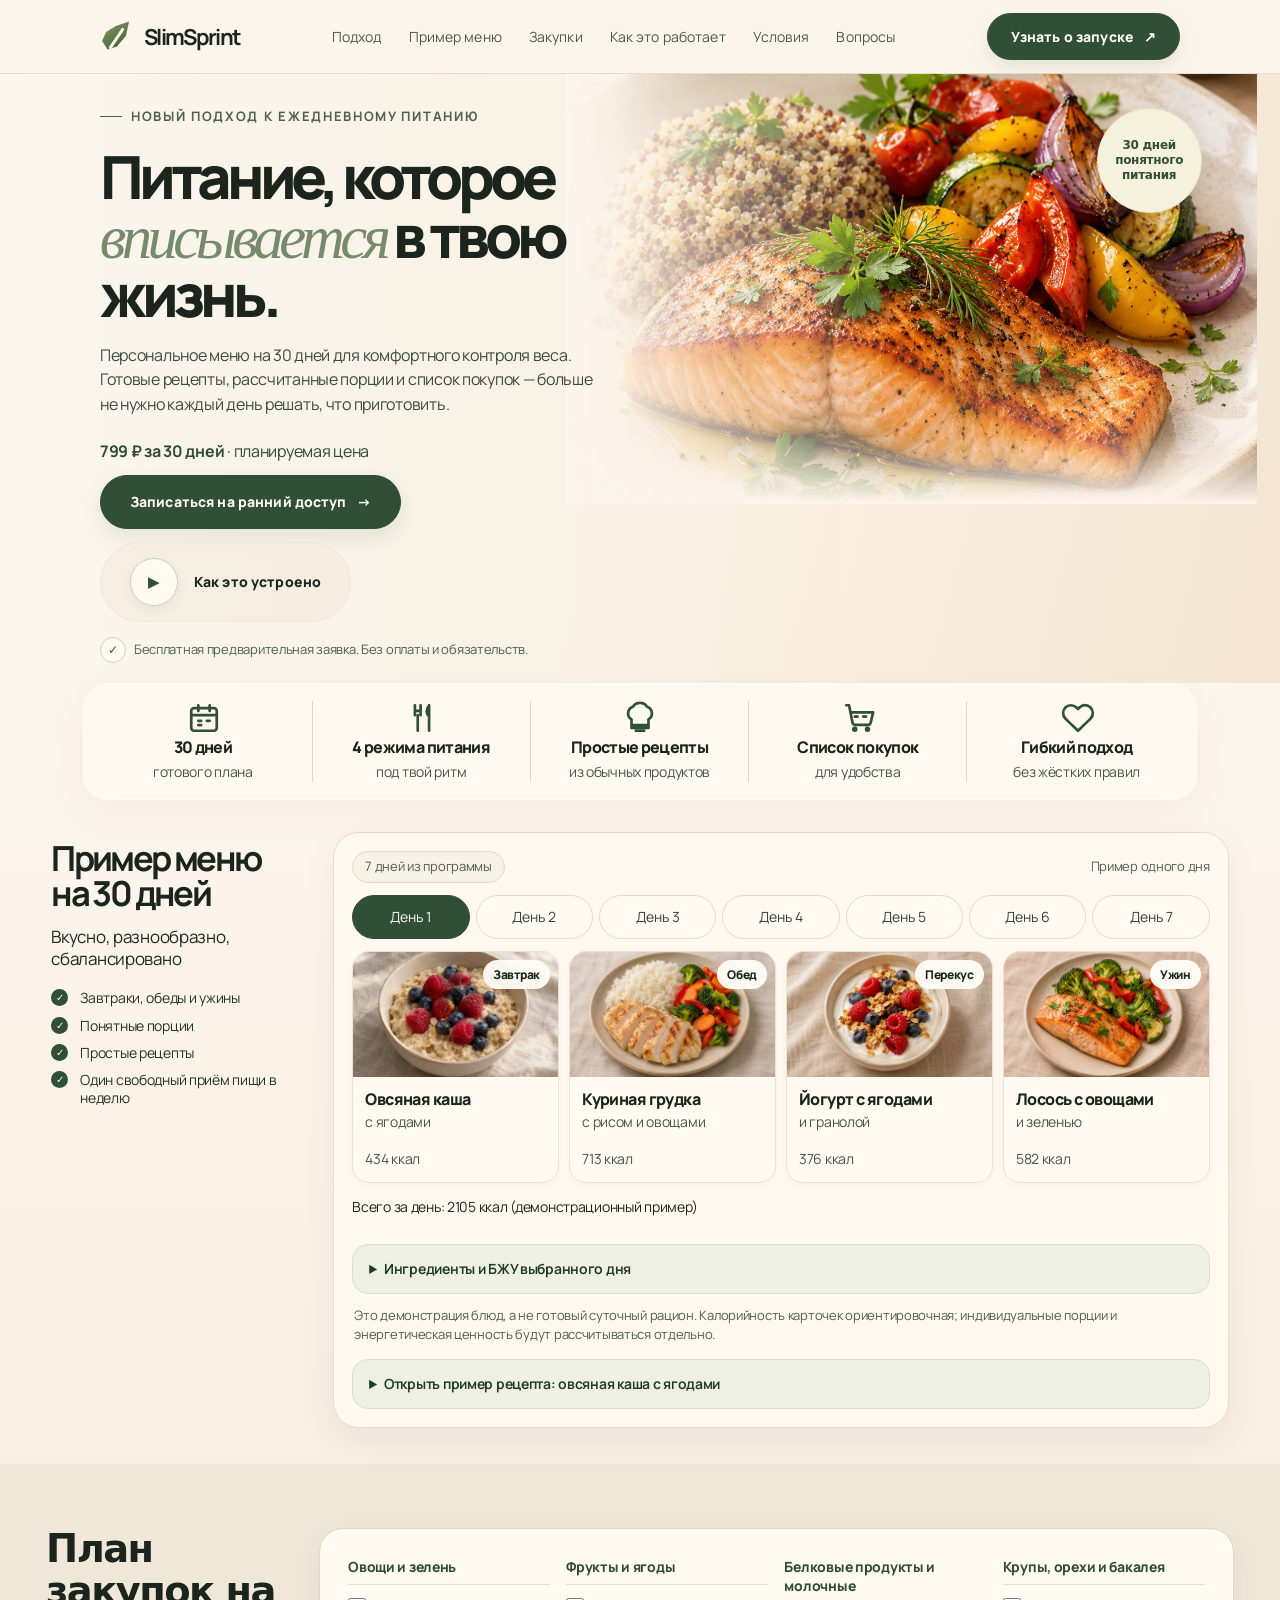
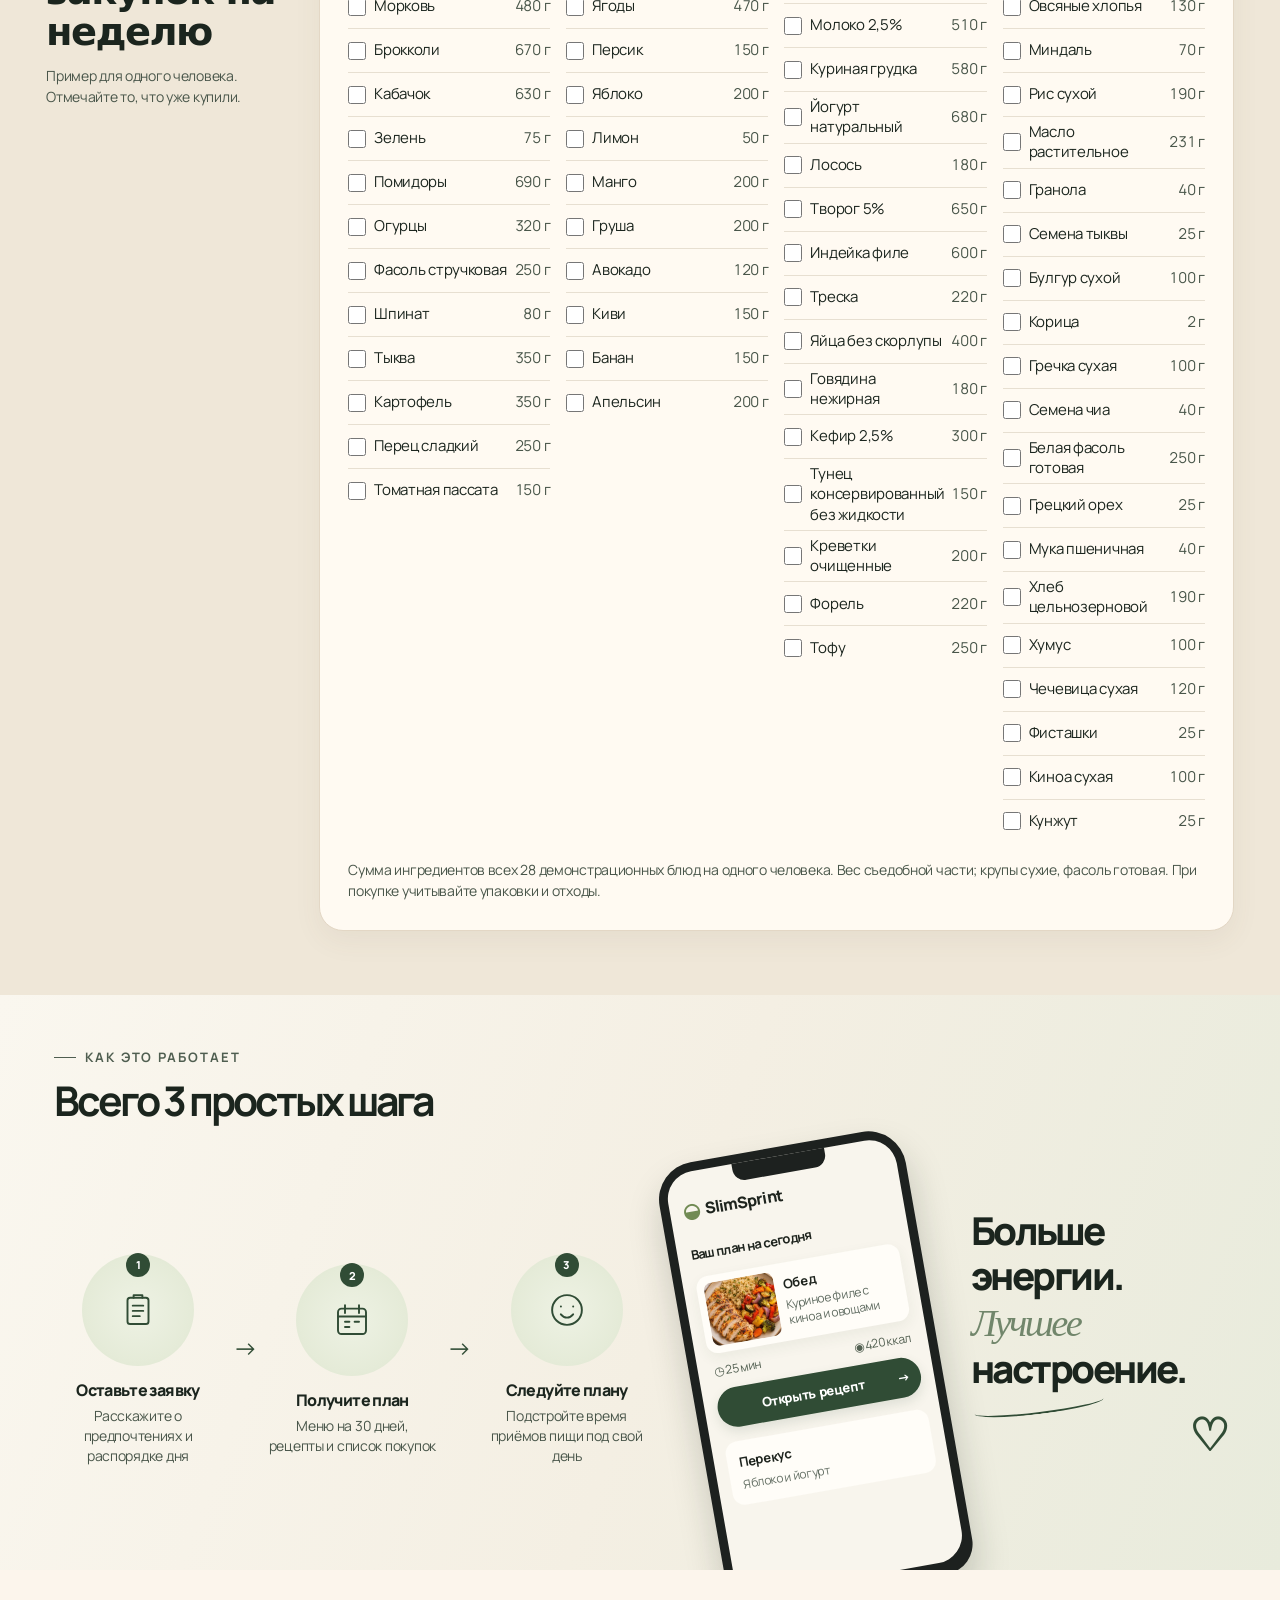
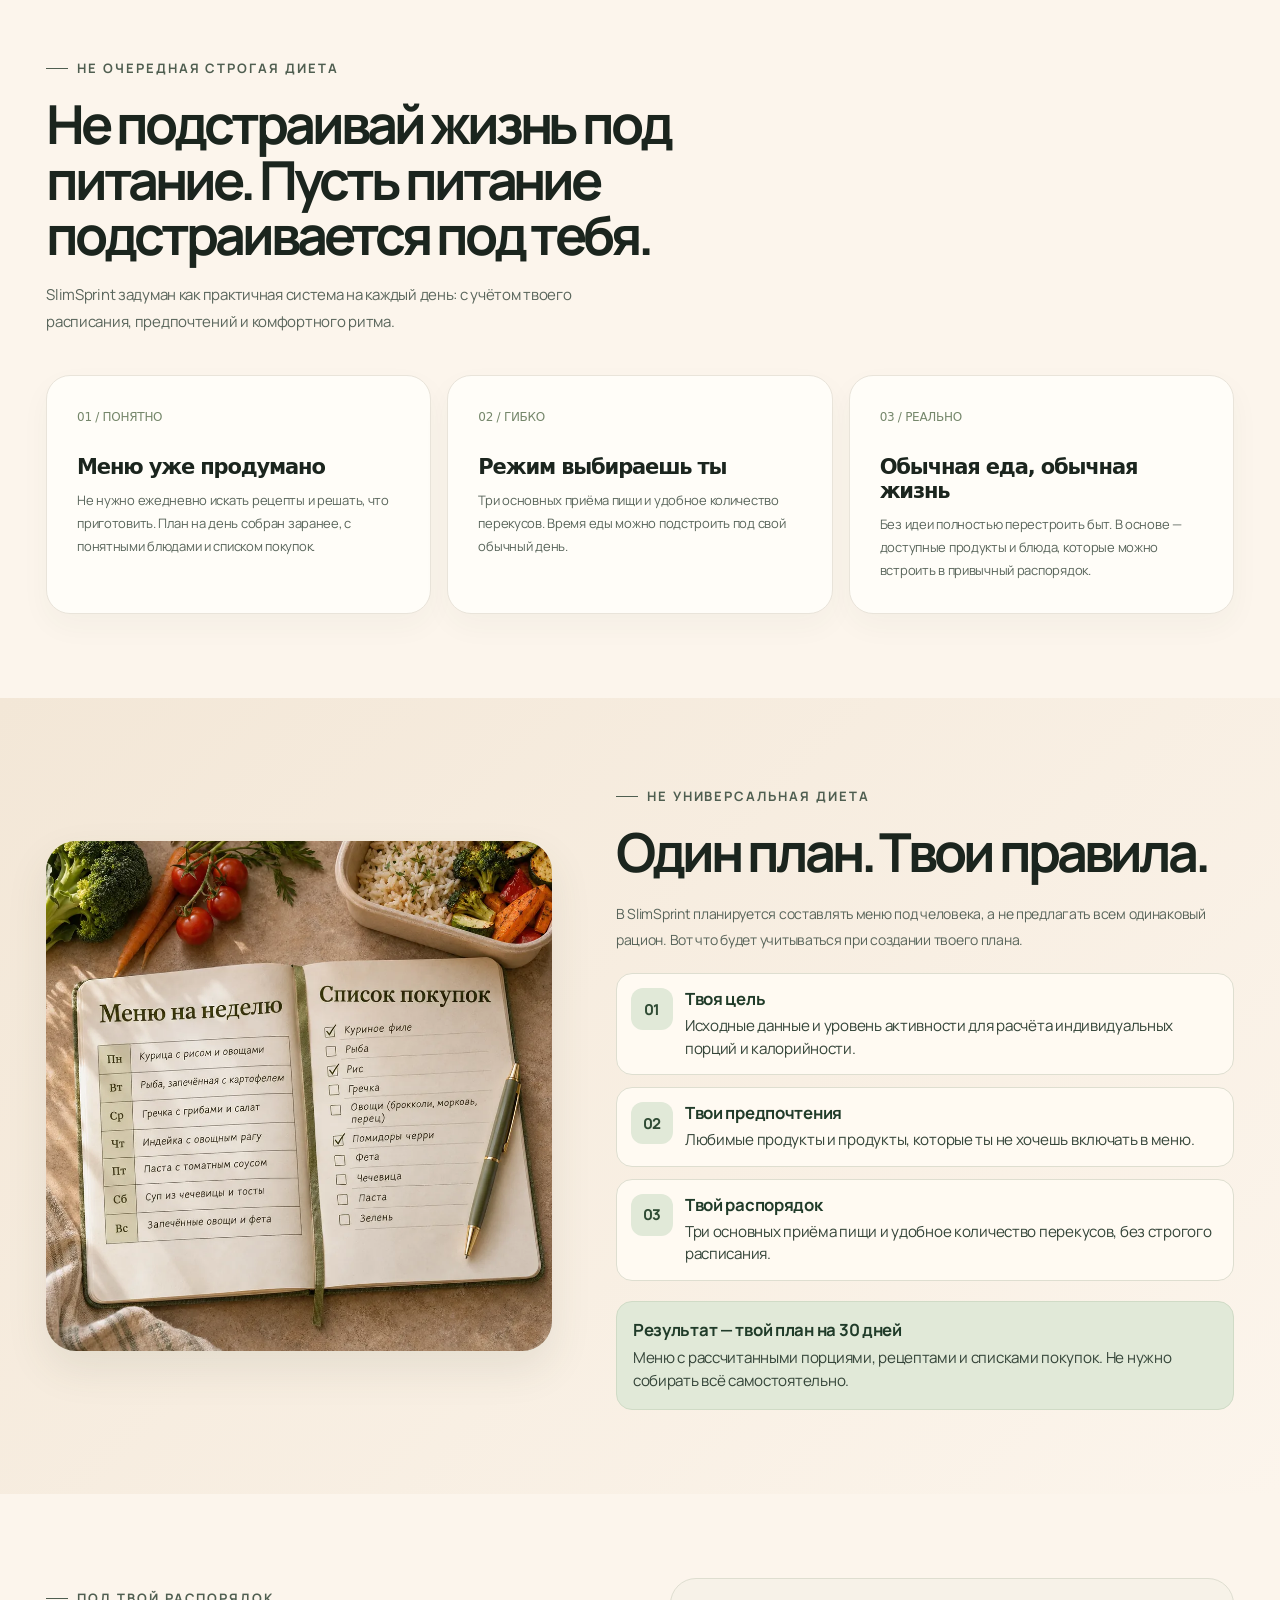
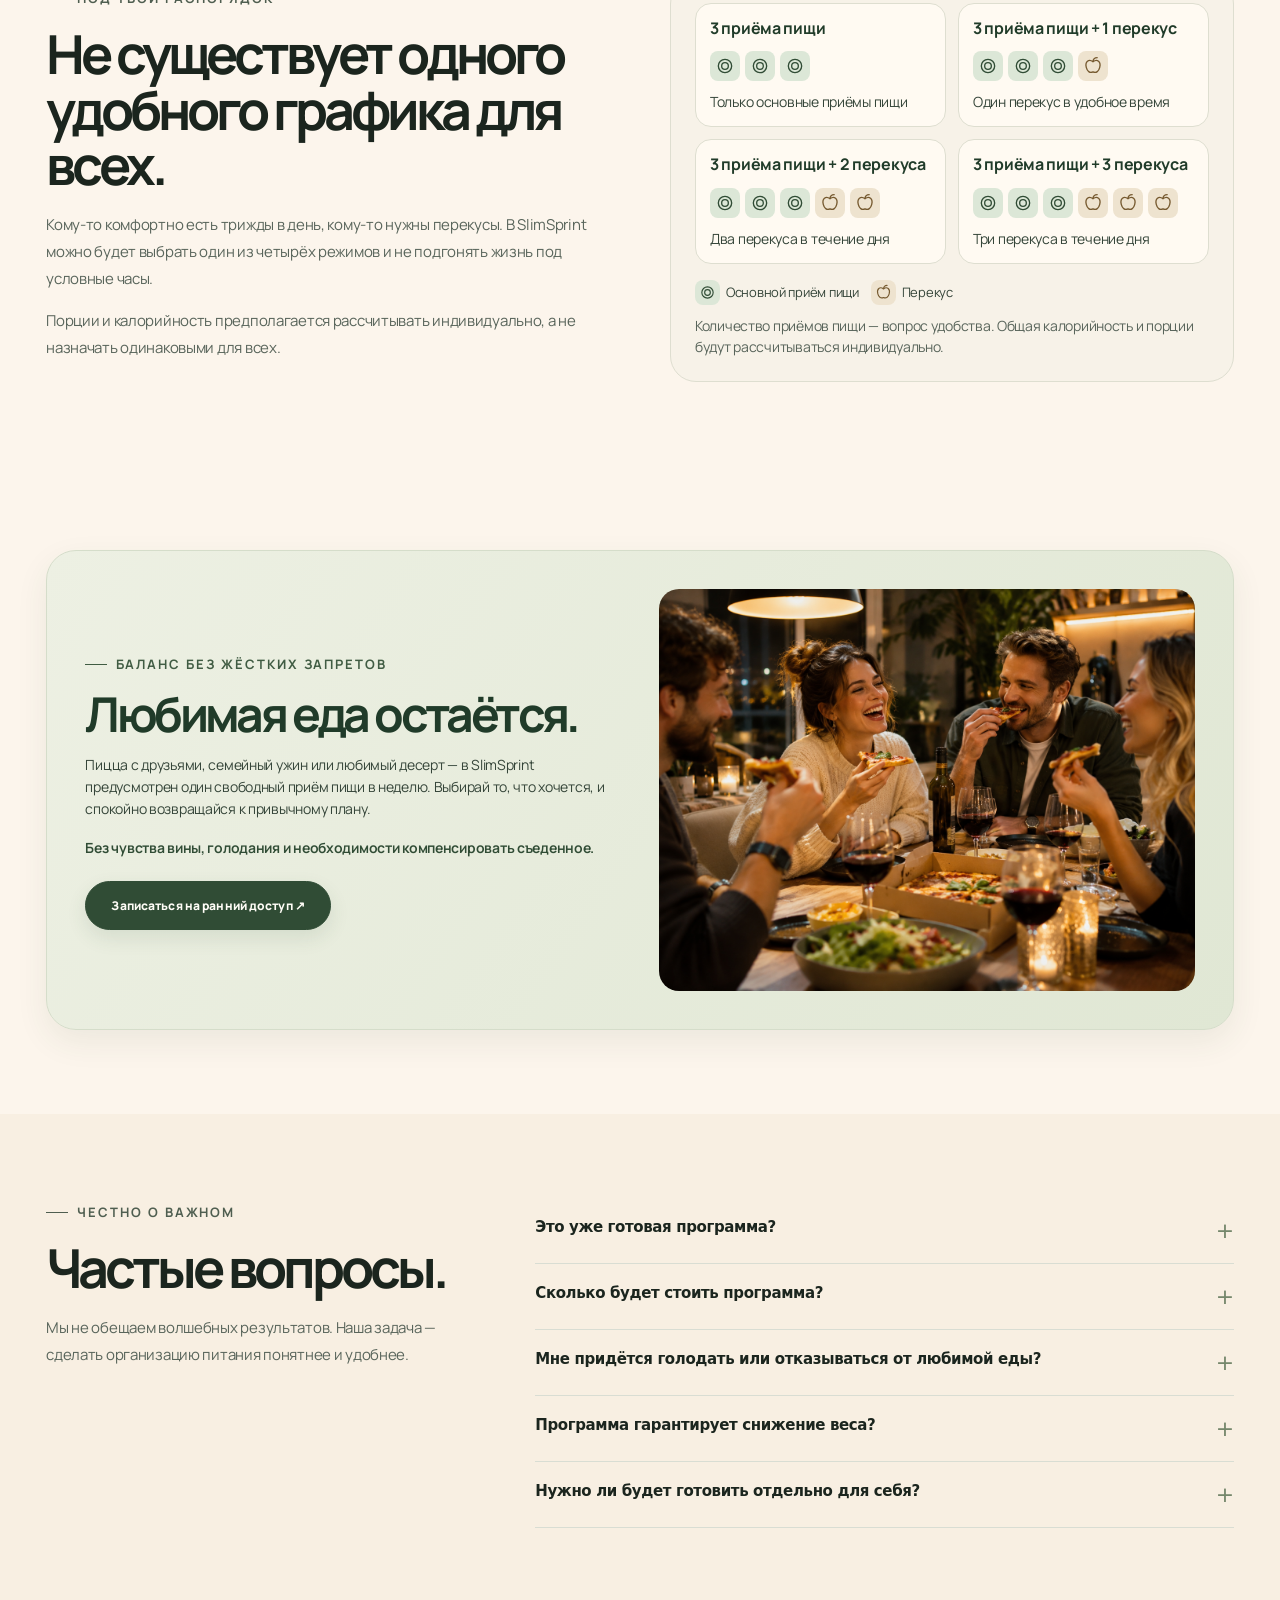
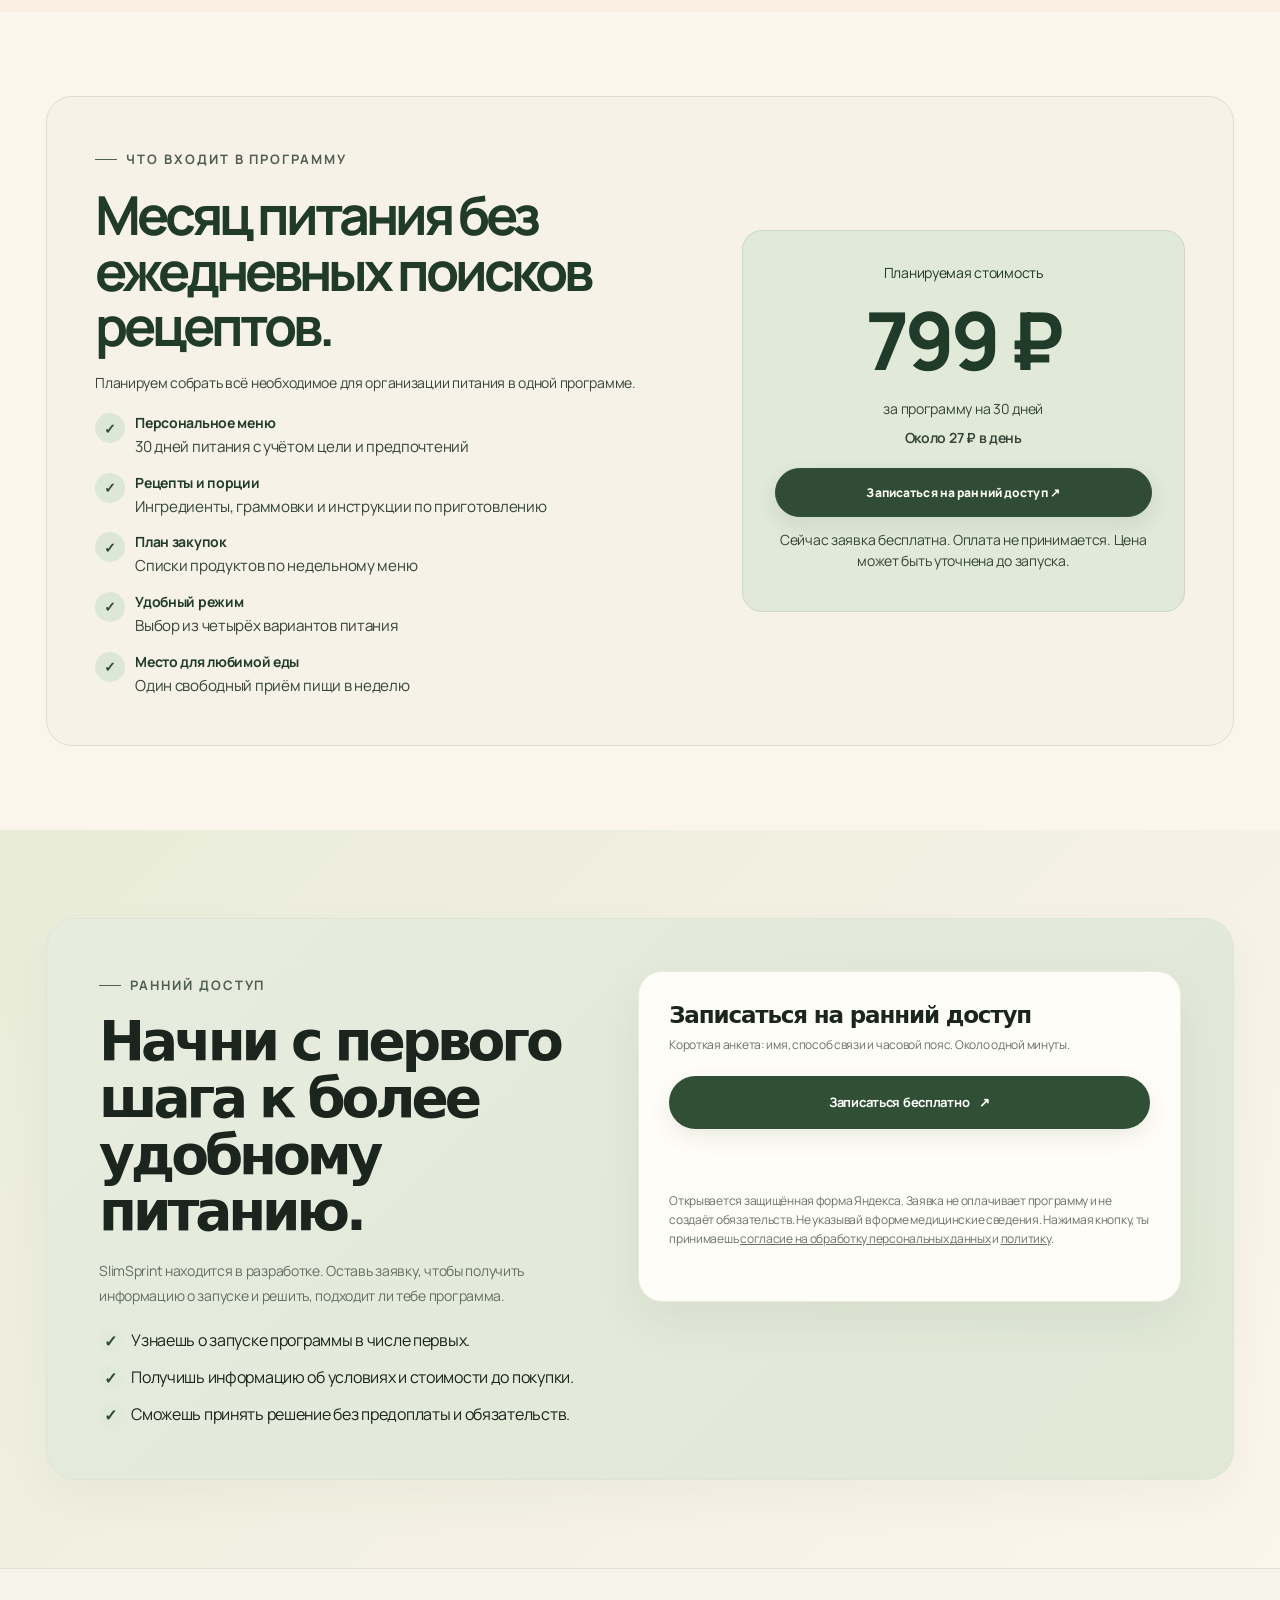
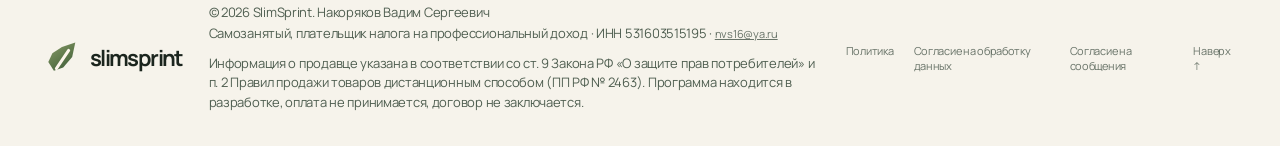
==== commit 097a1ee6: "Clarify early access benefits and free signup CTA" ====
--- a/docs/index.html
+++ b/docs/index.html
@@ -39,7 +39,7 @@
 .free-meal .btn:focus-visible{outline:3px solid #203b29!important;outline-offset:4px}
 @media(max-width:850px){.free-meal{display:flex!important;flex-direction:column!important;align-items:stretch!important;min-height:0!important;height:auto!important;gap:22px!important;padding:26px 22px!important}.free-meal h2{font-size:clamp(1.75rem,7vw,2.5rem)!important;line-height:1.12!important;margin:12px 0!important}.free-meal p{font-size:1rem!important;line-height:1.6!important}.free-meal .btn{margin:0!important;align-self:stretch!important;text-align:center!important;justify-content:center!important}}
 </style>
-<style id="sample-recipe-style">.sample-recipe{margin-top:14px;border:1px solid #d8dfce;border-radius:16px;background:#edf0e3;color:#203b29;overflow:hidden}.sample-recipe summary{padding:14px 16px;cursor:pointer;font-weight:650;line-height:1.45;color:#203b29}.sample-recipe summary:focus-visible{outline:2px solid #304c35;outline-offset:-3px}.sample-recipe-body{padding:0 16px 16px;font-size:15px;line-height:1.6;color:#354539}.sample-recipe-body h3{font-size:1.15rem;color:#203b29;margin:8px 0}.sample-recipe-body p{margin:8px 0;color:#354539}.sample-recipe-body ul,.sample-recipe-body ol{padding-left:22px;margin:8px 0;list-style-position:outside}.sample-recipe-body ul{list-style-type:disc}.sample-recipe-body ol{list-style-type:decimal}.sample-recipe-body li{margin:4px 0}</style><style id="personalization-style">.personalization-copy .personalization-steps{display:grid;gap:12px;margin:20px 0}.personalization-steps article{display:grid;grid-template-columns:42px minmax(0,1fr);gap:12px;align-items:start;padding:14px;background:#fffaf2;border:1px solid #deded0;border-radius:16px}.personalization-number{display:grid;place-items:center;width:42px;height:42px;background:#e1e9d8;color:#304c35;border-radius:12px;font-weight:750;font-size:15px}.personalization-steps h3{margin:0 0 4px!important;color:#203b29!important;font-size:1.05rem!important;line-height:1.35!important}.personalization-steps p,.personalization-result p{margin:0!important;color:#354539!important;font-size:.95rem!important;line-height:1.5!important}.personalization-result{padding:16px;background:#e1e9d8;border:1px solid #d0dbc6;border-radius:16px;color:#203b29}.personalization-result strong{display:block;color:#203b29;font-size:1.05rem;margin-bottom:6px}.personalization-copy{min-width:0}@media(max-width:560px){.personalization-steps article{padding:12px;gap:10px}.personalization-copy .personalization-steps{margin:16px 0}}</style><style id="rhythm-visual-style">.rhythm-card.rhythm-visual{padding:clamp(14px,2.5vw,24px)!important;background:#f7f2e8!important;border:1px solid #deded0!important;min-width:0}.rhythm-options{display:grid;grid-template-columns:repeat(2,minmax(0,1fr));gap:12px}.rhythm-option{min-width:0;background:#fffaf2;border:1px solid #deded0;border-radius:16px;padding:14px}.rhythm-option h3{color:#203b29!important;font-size:1rem!important;line-height:1.35!important;margin:0 0 12px!important}.rhythm-symbols{display:flex;flex-wrap:wrap;gap:5px;margin-bottom:10px}.rhythm-symbols span,.rhythm-legend i{display:inline-grid;place-items:center;border-radius:8px;width:30px;height:30px;flex-shrink:0}.rhythm-main{background:#dce7d7;color:#304c35}.rhythm-snack{background:#eee3cf;color:#765a30}.rhythm-symbols svg,.rhythm-legend svg{width:20px;height:20px;fill:none;stroke:currentColor;stroke-width:1.6;stroke-linecap:round;stroke-linejoin:round}.rhythm-option p,.rhythm-note{font-size:.875rem!important;line-height:1.5!important;color:#354539!important;margin:0!important}.rhythm-legend{display:flex;flex-wrap:wrap;gap:12px;margin:16px 0 10px;color:#354539;font-size:.8125rem}.rhythm-legend span{display:flex;align-items:center;gap:6px}.rhythm-legend i{width:25px;height:25px}.rhythm-legend svg{width:17px;height:17px}@media(max-width:560px){.rhythm-options{grid-template-columns:1fr}.rhythm-option{padding:12px}.rhythm-symbols span{width:34px;height:34px}}</style><style id="free-meal-message">.free-meal .free-meal-note{margin-top:16px!important;font-weight:650;color:#304c35!important}.free-meal>div{min-width:0}.free-meal .btn{white-space:normal!important;text-align:center}</style><style id="free-meal-photo-layout">.free-meal.free-meal-photo{display:grid!important;grid-template-columns:minmax(0,1fr) minmax(0,1fr);align-items:center!important;padding:clamp(20px,3vw,40px)!important;gap:clamp(20px,3vw,40px)!important;height:auto!important;min-height:0!important}.free-meal-photo .free-meal-copy{min-width:0}.free-meal-photo .free-meal-copy .btn{display:inline-flex;margin-top:22px!important;max-width:100%}.free-meal-photo .free-meal-image{display:block;width:100%;height:auto;aspect-ratio:4/3;object-fit:cover;object-position:center;border-radius:20px;min-width:0}@media(max-width:850px){.free-meal.free-meal-photo{grid-template-columns:minmax(0,1fr)}.free-meal-photo .free-meal-image{aspect-ratio:3/2}.free-meal-photo .free-meal-copy .btn{width:100%;justify-content:center}}</style><style id="offer-style">.offer-section{scroll-margin-top:90px}.offer-panel{display:grid;grid-template-columns:minmax(0,1.35fr) minmax(0,1fr);gap:clamp(20px,4vw,48px);align-items:center;padding:clamp(20px,4vw,48px);background:#f7f2e8;border:1px solid #deded0;border-radius:26px}.offer-copy{min-width:0}.offer-copy h2{color:#203b29!important}.offer-copy>p,.offer-list p{color:#354539!important;line-height:1.55}.offer-list{list-style:none;padding:0;margin:20px 0 0;display:grid;gap:14px}.offer-list li{display:grid;grid-template-columns:30px minmax(0,1fr);gap:10px;align-items:start}.offer-check{display:grid;place-items:center;width:30px;height:30px;background:#dce7d7;border-radius:50%;color:#304c35;font-weight:700}.offer-list strong{color:#203b29}.offer-list p{margin:3px 0 0!important;font-size:.95rem}.offer-price-card{background:#e1e9d8;border:1px solid #cbd8c3;border-radius:20px;padding:clamp(20px,3vw,32px);text-align:center;color:#203b29;min-width:0}.offer-amount{font-size:clamp(3rem,7vw,5rem);font-weight:750;line-height:1.15;letter-spacing:-.05em;margin:12px 0;color:#203b29}.offer-price-card p{color:#354539!important;margin:8px 0;line-height:1.5}.offer-per-day{font-weight:650}.offer-price-card .btn{display:flex;justify-content:center;white-space:normal;text-align:center;margin:20px 0 12px;background:#304c35!important;color:#fffdf7!important}.offer-disclaimer{font-size:.875rem}@media(max-width:850px){.offer-panel{grid-template-columns:minmax(0,1fr)}} </style></head>
+<style id="sample-recipe-style">.sample-recipe{margin-top:14px;border:1px solid #d8dfce;border-radius:16px;background:#edf0e3;color:#203b29;overflow:hidden}.sample-recipe summary{padding:14px 16px;cursor:pointer;font-weight:650;line-height:1.45;color:#203b29}.sample-recipe summary:focus-visible{outline:2px solid #304c35;outline-offset:-3px}.sample-recipe-body{padding:0 16px 16px;font-size:15px;line-height:1.6;color:#354539}.sample-recipe-body h3{font-size:1.15rem;color:#203b29;margin:8px 0}.sample-recipe-body p{margin:8px 0;color:#354539}.sample-recipe-body ul,.sample-recipe-body ol{padding-left:22px;margin:8px 0;list-style-position:outside}.sample-recipe-body ul{list-style-type:disc}.sample-recipe-body ol{list-style-type:decimal}.sample-recipe-body li{margin:4px 0}</style><style id="personalization-style">.personalization-copy .personalization-steps{display:grid;gap:12px;margin:20px 0}.personalization-steps article{display:grid;grid-template-columns:42px minmax(0,1fr);gap:12px;align-items:start;padding:14px;background:#fffaf2;border:1px solid #deded0;border-radius:16px}.personalization-number{display:grid;place-items:center;width:42px;height:42px;background:#e1e9d8;color:#304c35;border-radius:12px;font-weight:750;font-size:15px}.personalization-steps h3{margin:0 0 4px!important;color:#203b29!important;font-size:1.05rem!important;line-height:1.35!important}.personalization-steps p,.personalization-result p{margin:0!important;color:#354539!important;font-size:.95rem!important;line-height:1.5!important}.personalization-result{padding:16px;background:#e1e9d8;border:1px solid #d0dbc6;border-radius:16px;color:#203b29}.personalization-result strong{display:block;color:#203b29;font-size:1.05rem;margin-bottom:6px}.personalization-copy{min-width:0}@media(max-width:560px){.personalization-steps article{padding:12px;gap:10px}.personalization-copy .personalization-steps{margin:16px 0}}</style><style id="rhythm-visual-style">.rhythm-card.rhythm-visual{padding:clamp(14px,2.5vw,24px)!important;background:#f7f2e8!important;border:1px solid #deded0!important;min-width:0}.rhythm-options{display:grid;grid-template-columns:repeat(2,minmax(0,1fr));gap:12px}.rhythm-option{min-width:0;background:#fffaf2;border:1px solid #deded0;border-radius:16px;padding:14px}.rhythm-option h3{color:#203b29!important;font-size:1rem!important;line-height:1.35!important;margin:0 0 12px!important}.rhythm-symbols{display:flex;flex-wrap:wrap;gap:5px;margin-bottom:10px}.rhythm-symbols span,.rhythm-legend i{display:inline-grid;place-items:center;border-radius:8px;width:30px;height:30px;flex-shrink:0}.rhythm-main{background:#dce7d7;color:#304c35}.rhythm-snack{background:#eee3cf;color:#765a30}.rhythm-symbols svg,.rhythm-legend svg{width:20px;height:20px;fill:none;stroke:currentColor;stroke-width:1.6;stroke-linecap:round;stroke-linejoin:round}.rhythm-option p,.rhythm-note{font-size:.875rem!important;line-height:1.5!important;color:#354539!important;margin:0!important}.rhythm-legend{display:flex;flex-wrap:wrap;gap:12px;margin:16px 0 10px;color:#354539;font-size:.8125rem}.rhythm-legend span{display:flex;align-items:center;gap:6px}.rhythm-legend i{width:25px;height:25px}.rhythm-legend svg{width:17px;height:17px}@media(max-width:560px){.rhythm-options{grid-template-columns:1fr}.rhythm-option{padding:12px}.rhythm-symbols span{width:34px;height:34px}}</style><style id="free-meal-message">.free-meal .free-meal-note{margin-top:16px!important;font-weight:650;color:#304c35!important}.free-meal>div{min-width:0}.free-meal .btn{white-space:normal!important;text-align:center}</style><style id="free-meal-photo-layout">.free-meal.free-meal-photo{display:grid!important;grid-template-columns:minmax(0,1fr) minmax(0,1fr);align-items:center!important;padding:clamp(20px,3vw,40px)!important;gap:clamp(20px,3vw,40px)!important;height:auto!important;min-height:0!important}.free-meal-photo .free-meal-copy{min-width:0}.free-meal-photo .free-meal-copy .btn{display:inline-flex;margin-top:22px!important;max-width:100%}.free-meal-photo .free-meal-image{display:block;width:100%;height:auto;aspect-ratio:4/3;object-fit:cover;object-position:center;border-radius:20px;min-width:0}@media(max-width:850px){.free-meal.free-meal-photo{grid-template-columns:minmax(0,1fr)}.free-meal-photo .free-meal-image{aspect-ratio:3/2}.free-meal-photo .free-meal-copy .btn{width:100%;justify-content:center}}</style><style id="offer-style">.offer-section{scroll-margin-top:90px}.offer-panel{display:grid;grid-template-columns:minmax(0,1.35fr) minmax(0,1fr);gap:clamp(20px,4vw,48px);align-items:center;padding:clamp(20px,4vw,48px);background:#f7f2e8;border:1px solid #deded0;border-radius:26px}.offer-copy{min-width:0}.offer-copy h2{color:#203b29!important}.offer-copy>p,.offer-list p{color:#354539!important;line-height:1.55}.offer-list{list-style:none;padding:0;margin:20px 0 0;display:grid;gap:14px}.offer-list li{display:grid;grid-template-columns:30px minmax(0,1fr);gap:10px;align-items:start}.offer-check{display:grid;place-items:center;width:30px;height:30px;background:#dce7d7;border-radius:50%;color:#304c35;font-weight:700}.offer-list strong{color:#203b29}.offer-list p{margin:3px 0 0!important;font-size:.95rem}.offer-price-card{background:#e1e9d8;border:1px solid #cbd8c3;border-radius:20px;padding:clamp(20px,3vw,32px);text-align:center;color:#203b29;min-width:0}.offer-amount{font-size:clamp(3rem,7vw,5rem);font-weight:750;line-height:1.15;letter-spacing:-.05em;margin:12px 0;color:#203b29}.offer-price-card p{color:#354539!important;margin:8px 0;line-height:1.5}.offer-per-day{font-weight:650}.offer-price-card .btn{display:flex;justify-content:center;white-space:normal;text-align:center;margin:20px 0 12px;background:#304c35!important;color:#fffdf7!important}.offer-disclaimer{font-size:.875rem}@media(max-width:850px){.offer-panel{grid-template-columns:minmax(0,1fr)}} </style><style id="early-access-style">.early-access-benefits{list-style:none;padding:0;margin:20px 0 0;display:grid;gap:12px}.early-access-benefits li{position:relative;padding-left:32px;line-height:1.55;color:inherit}.early-access-benefits li::before{content:"✓";position:absolute;left:0;top:1px;width:23px;height:23px;border-radius:50%;background:#e1e9d8;color:#304c35;display:grid;place-items:center;font-weight:700}.lead-copy .early-access-benefits{font-size:1rem}</style></head>
 <body class="has-action-bar">
 <a class="skip-link" href="#top">Перейти к содержанию</a>
 <header class="header"><div class="wrap nav">
@@ -133,11 +133,11 @@
 <details><summary>Нужно ли будет готовить отдельно для себя?</summary><p>Планируется использовать обычные продукты и практичные рецепты. Возможность адаптации блюд под семейное меню ещё прорабатывается и пока не обещается как функция.</p></details>
 </div></div></section><section class="section offer-section" id="price" aria-labelledby="offer-title"><div class="wrap"><div class="offer-panel"><div class="offer-copy"><span class="eyebrow">Что входит в программу</span><h2 id="offer-title">Месяц питания без ежедневных поисков рецептов.</h2><p>Планируем собрать всё необходимое для организации питания в одной программе.</p><ul class="offer-list"><li><span class="offer-check" aria-hidden="true">✓</span><div><strong>Персональное меню</strong><p>30 дней питания с учётом цели и предпочтений</p></div></li><li><span class="offer-check" aria-hidden="true">✓</span><div><strong>Рецепты и порции</strong><p>Ингредиенты, граммовки и инструкции по приготовлению</p></div></li><li><span class="offer-check" aria-hidden="true">✓</span><div><strong>План закупок</strong><p>Списки продуктов по недельному меню</p></div></li><li><span class="offer-check" aria-hidden="true">✓</span><div><strong>Удобный режим</strong><p>Выбор из четырёх вариантов питания</p></div></li><li><span class="offer-check" aria-hidden="true">✓</span><div><strong>Место для любимой еды</strong><p>Один свободный приём пищи в неделю</p></div></li></ul></div><div class="offer-price-card"><span>Планируемая стоимость</span><div class="offer-amount">799 ₽</div><p>за программу на 30 дней</p><p class="offer-per-day">Около 27 ₽ в день</p><a class="btn" href="#lead-form">Записаться на ранний доступ ↗</a><p class="offer-disclaimer">Сейчас заявка бесплатна. Оплата не принимается. Цена может быть уточнена до запуска.</p></div></div></div></section>
 <section class="lead" id="lead-form"><div class="wrap"><div class="lead-panel">
-<div class="lead-copy"><span class="eyebrow">Ранний доступ</span><h2>Хочешь узнать, когда SlimSprint будет готов?</h2><p>Сейчас проект в разработке: мы проверяем, нужна ли такая система питания. Если да — расскажем о запуске первым. Это предварительная заявка, а не покупка, оплата не взимается.</p></div>
+<div class="lead-copy"><span class="eyebrow">Ранний доступ</span><h2>Начни с первого шага к более удобному питанию.</h2><p>SlimSprint находится в разработке. Оставь заявку, чтобы получить информацию о запуске и решить, подходит ли тебе программа.</p><ul class="early-access-benefits"><li>Узнаешь о запуске программы в числе первых.</li><li>Получишь информацию об условиях и стоимости до покупки.</li><li>Сможешь принять решение без предоплаты и обязательств.</li></ul></div>
 <div class="form-card">
-<h3>Узнать о запуске</h3>
+<h3>Записаться на ранний доступ</h3>
 <p>Короткая анкета: имя, способ связи и часовой пояс. Около одной минуты.</p>
-<p><a class="form-submit form-submit--link" id="lead-cta" href="#" rel="noopener">Оставить предварительную заявку <span aria-hidden="true">↗</span></a></p>
+<p><a class="form-submit form-submit--link" id="lead-cta" href="#" rel="noopener">Записаться бесплатно <span aria-hidden="true">↗</span></a></p>
 <p class="form-status" id="form-message" role="status" aria-live="polite"></p>
 <p class="form-foot">Открывается защищённая форма Яндекса. Заявка не оплачивает программу и не создаёт обязательств. Не указывай в форме медицинские сведения. Нажимая кнопку, ты принимаешь <a href="personal-data-consent.html" target="_blank" rel="noopener">согласие на обработку персональных данных</a> и <a href="privacy-policy.html" target="_blank" rel="noopener">политику</a>.</p>
 </div>
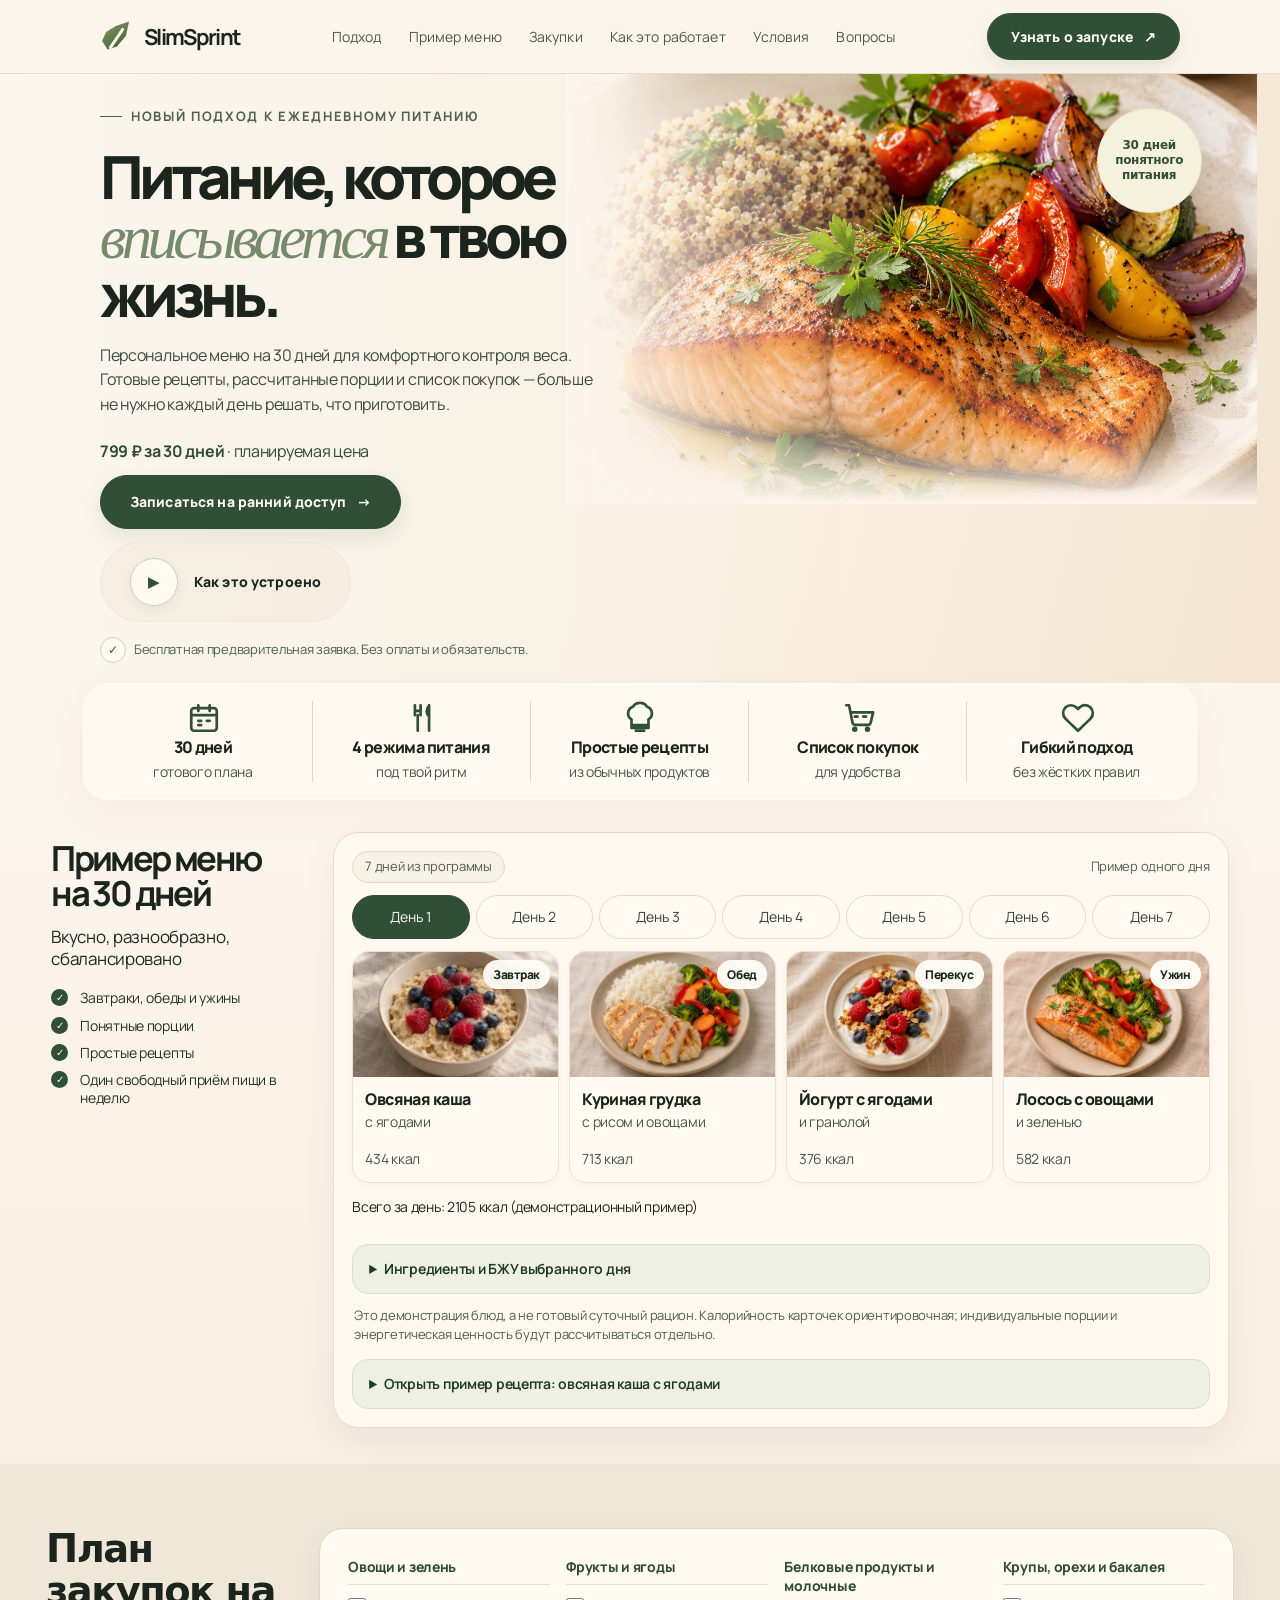
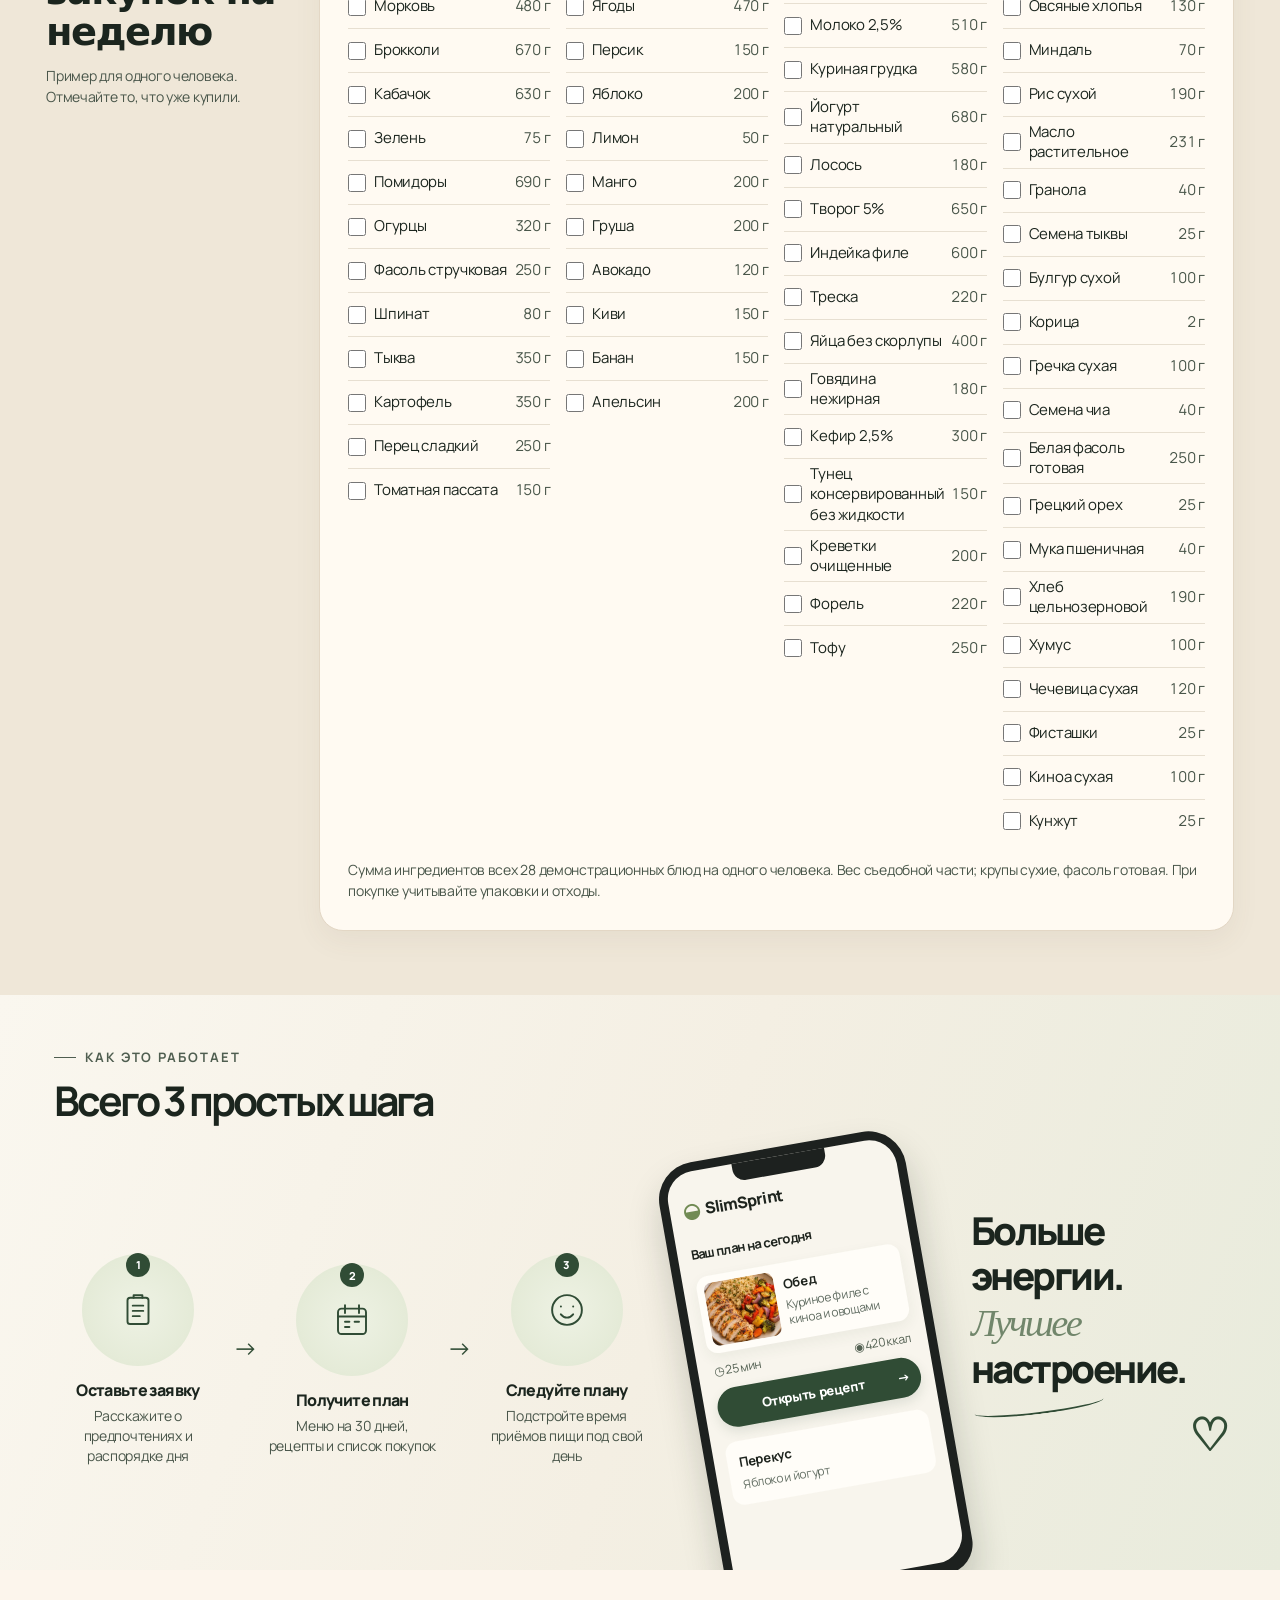
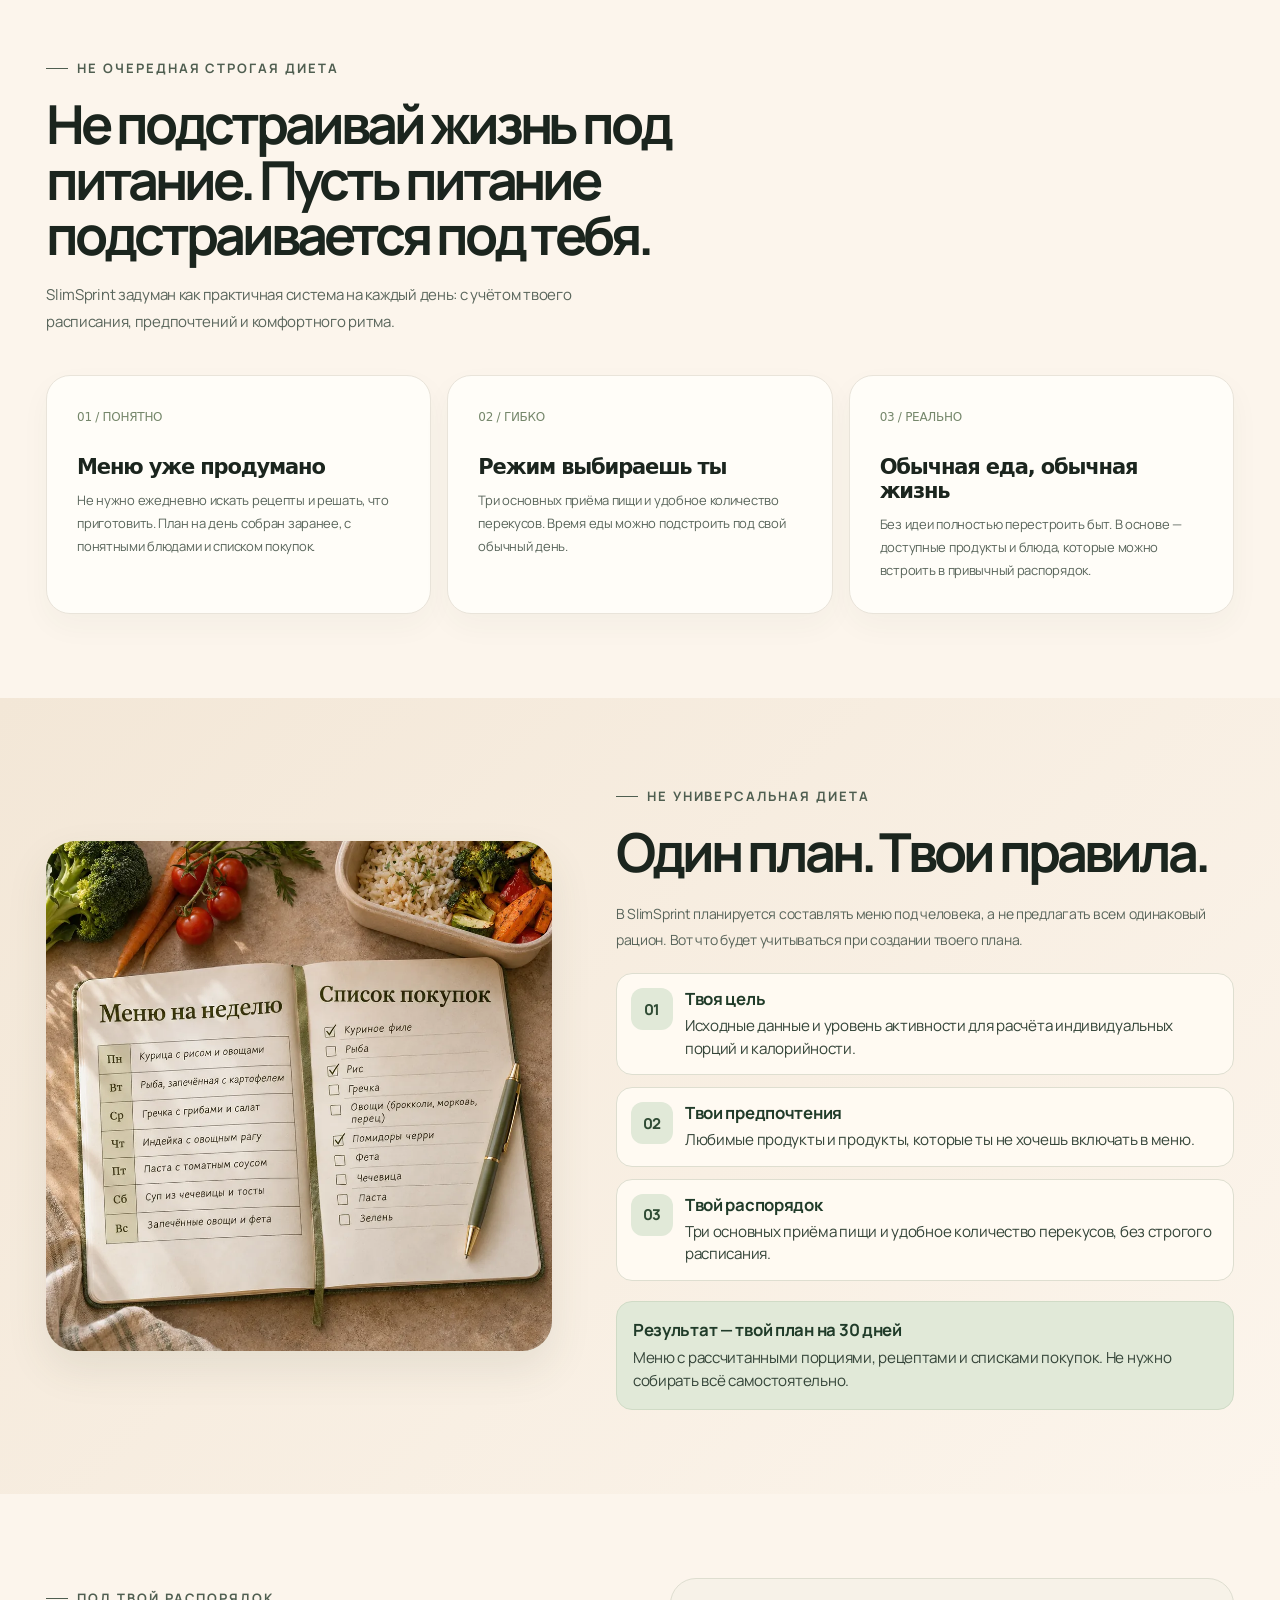
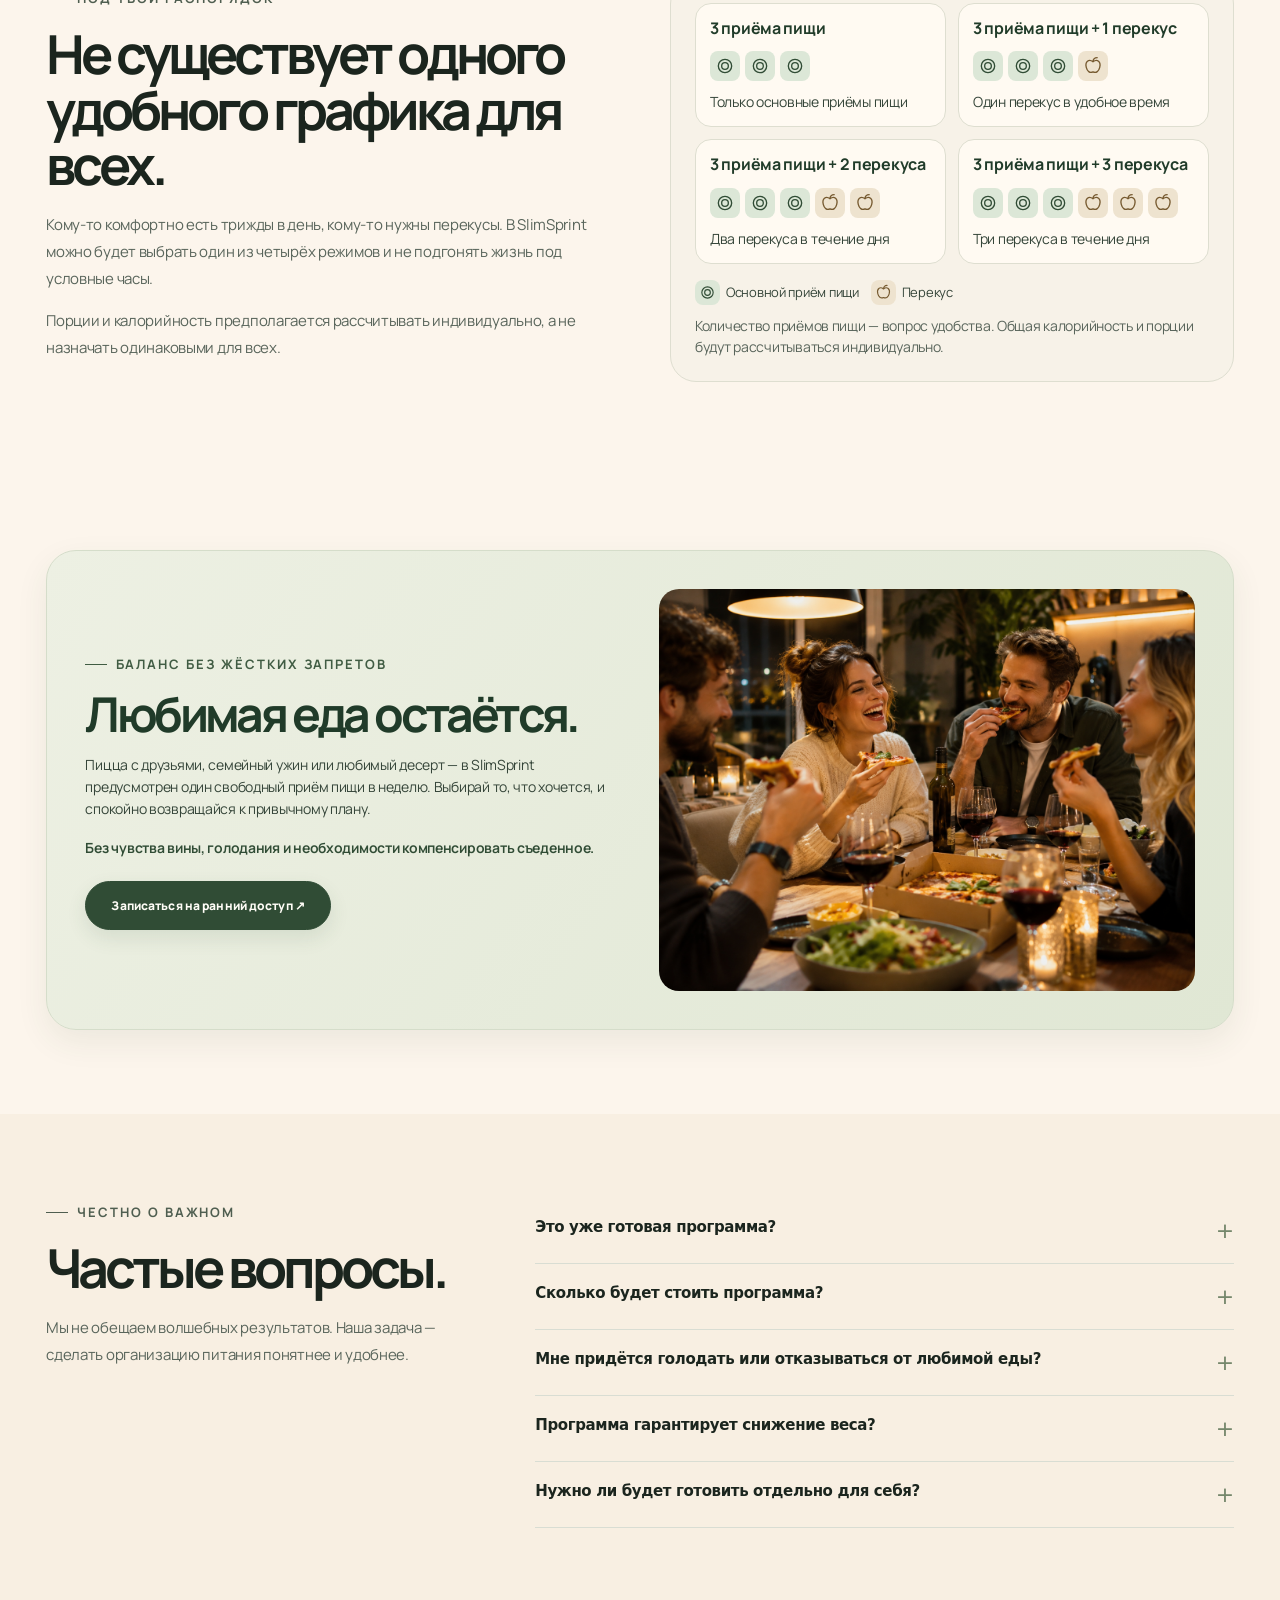
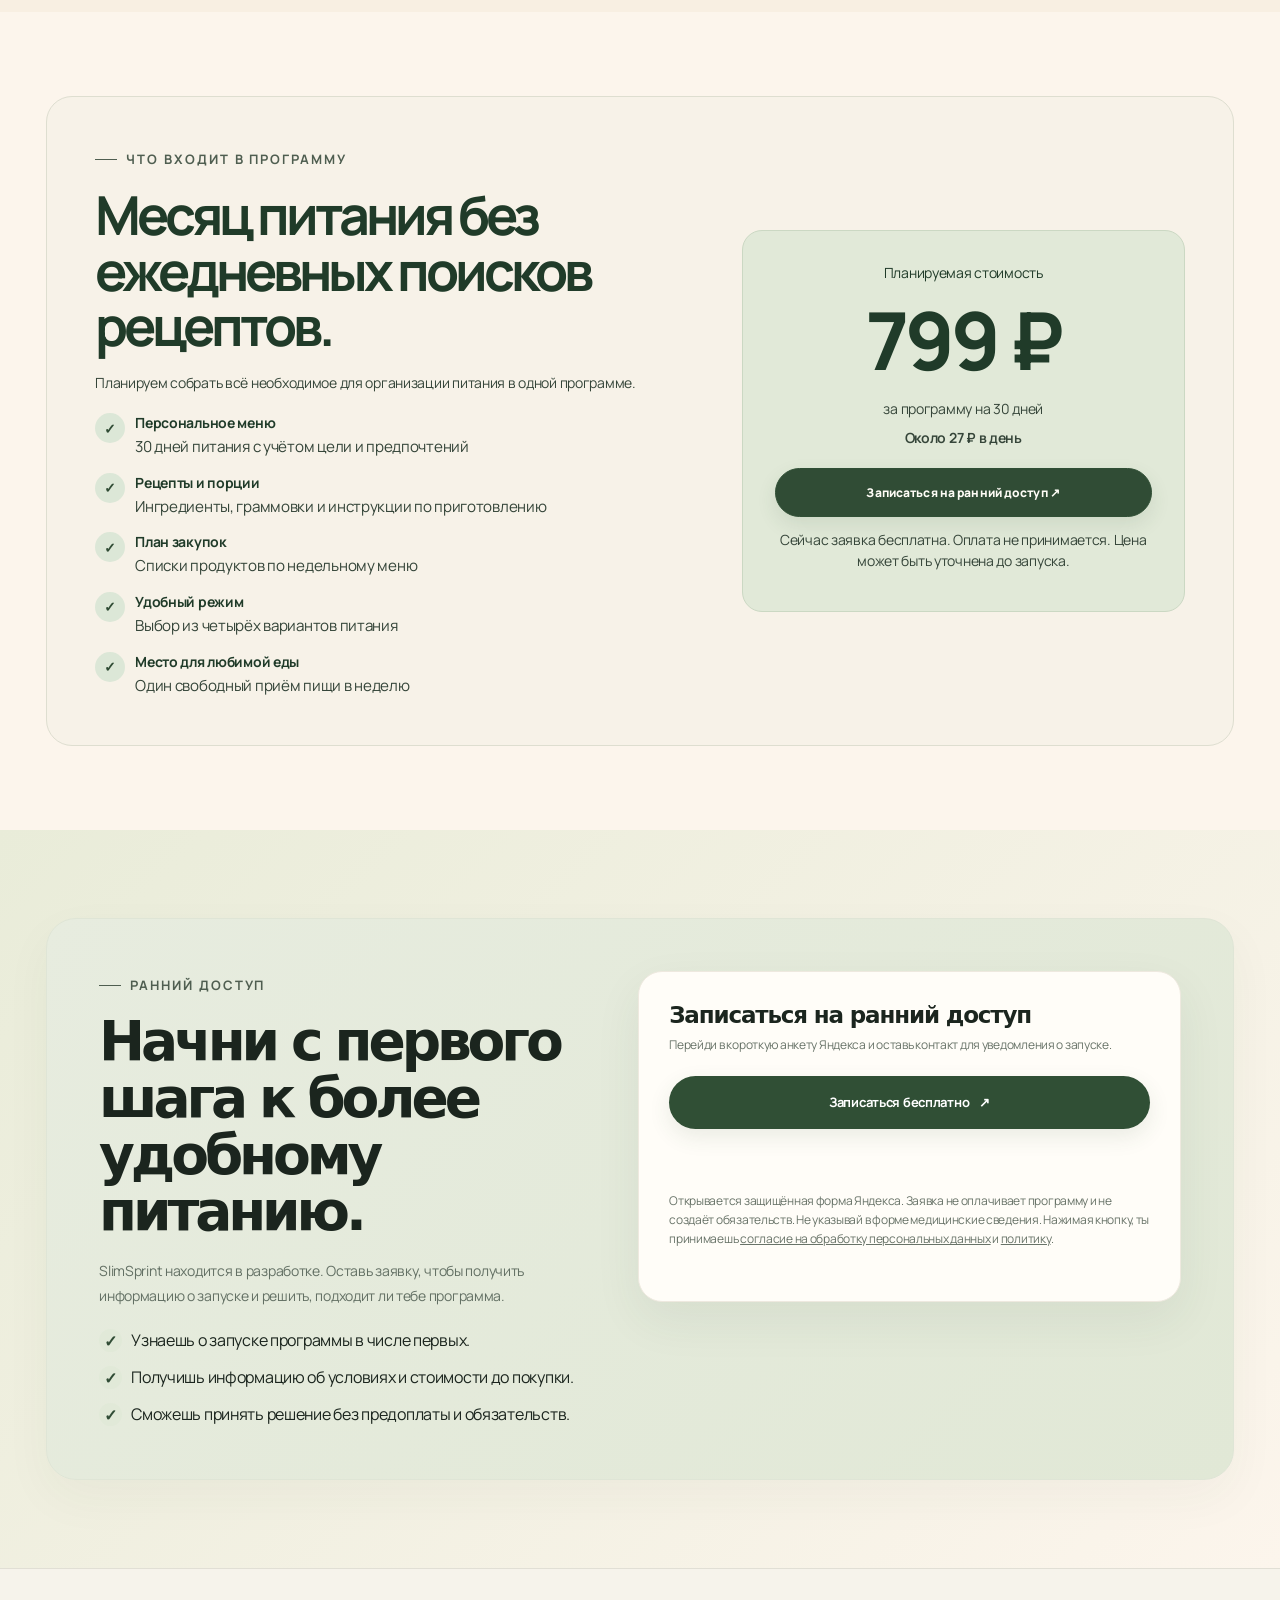
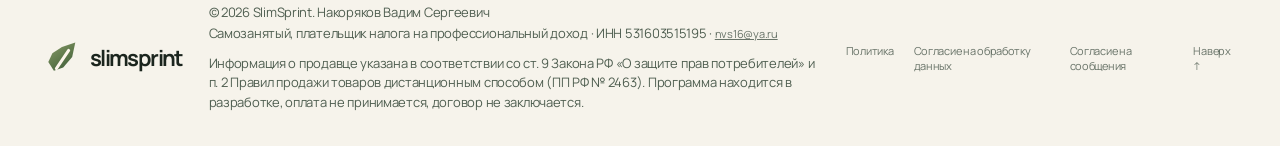
==== commit c54081c0: "Make lead form link resilient and restrict forwarded campaign parameters" ====
--- a/docs/index.html
+++ b/docs/index.html
@@ -136,8 +136,8 @@
 <div class="lead-copy"><span class="eyebrow">Ранний доступ</span><h2>Начни с первого шага к более удобному питанию.</h2><p>SlimSprint находится в разработке. Оставь заявку, чтобы получить информацию о запуске и решить, подходит ли тебе программа.</p><ul class="early-access-benefits"><li>Узнаешь о запуске программы в числе первых.</li><li>Получишь информацию об условиях и стоимости до покупки.</li><li>Сможешь принять решение без предоплаты и обязательств.</li></ul></div>
 <div class="form-card">
 <h3>Записаться на ранний доступ</h3>
-<p>Короткая анкета: имя, способ связи и часовой пояс. Около одной минуты.</p>
-<p><a class="form-submit form-submit--link" id="lead-cta" href="#" rel="noopener">Записаться бесплатно <span aria-hidden="true">↗</span></a></p>
+<p>Перейди в короткую анкету Яндекса и оставь контакт для уведомления о запуске.</p>
+<p><a class="form-submit form-submit--link" id="lead-cta" href="https://forms.yandex.ru/u/6b08764d974ab268136c6522/" rel="noopener">Записаться бесплатно <span aria-hidden="true">↗</span></a></p>
 <p class="form-status" id="form-message" role="status" aria-live="polite"></p>
 <p class="form-foot">Открывается защищённая форма Яндекса. Заявка не оплачивает программу и не создаёт обязательств. Не указывай в форме медицинские сведения. Нажимая кнопку, ты принимаешь <a href="personal-data-consent.html" target="_blank" rel="noopener">согласие на обработку персональных данных</a> и <a href="privacy-policy.html" target="_blank" rel="noopener">политику</a>.</p>
 </div>
@@ -207,8 +207,13 @@
       }
     });
   } else if (cta) {
-    var query = window.location.search.replace(/^\?/, "");
-    cta.setAttribute("href", config.yandexFormUrl + (query ? "?" + query : ""));
+    var formUrl = new URL(config.yandexFormUrl);
+    var incoming = new URLSearchParams(window.location.search);
+    ["utm_source","utm_medium","utm_campaign","utm_content","utm_term","utm_id"].forEach(function(key) {
+      var value = incoming.get(key);
+      if (value) formUrl.searchParams.set(key, value);
+    });
+    cta.setAttribute("href", formUrl.href);
   }
 })();
 
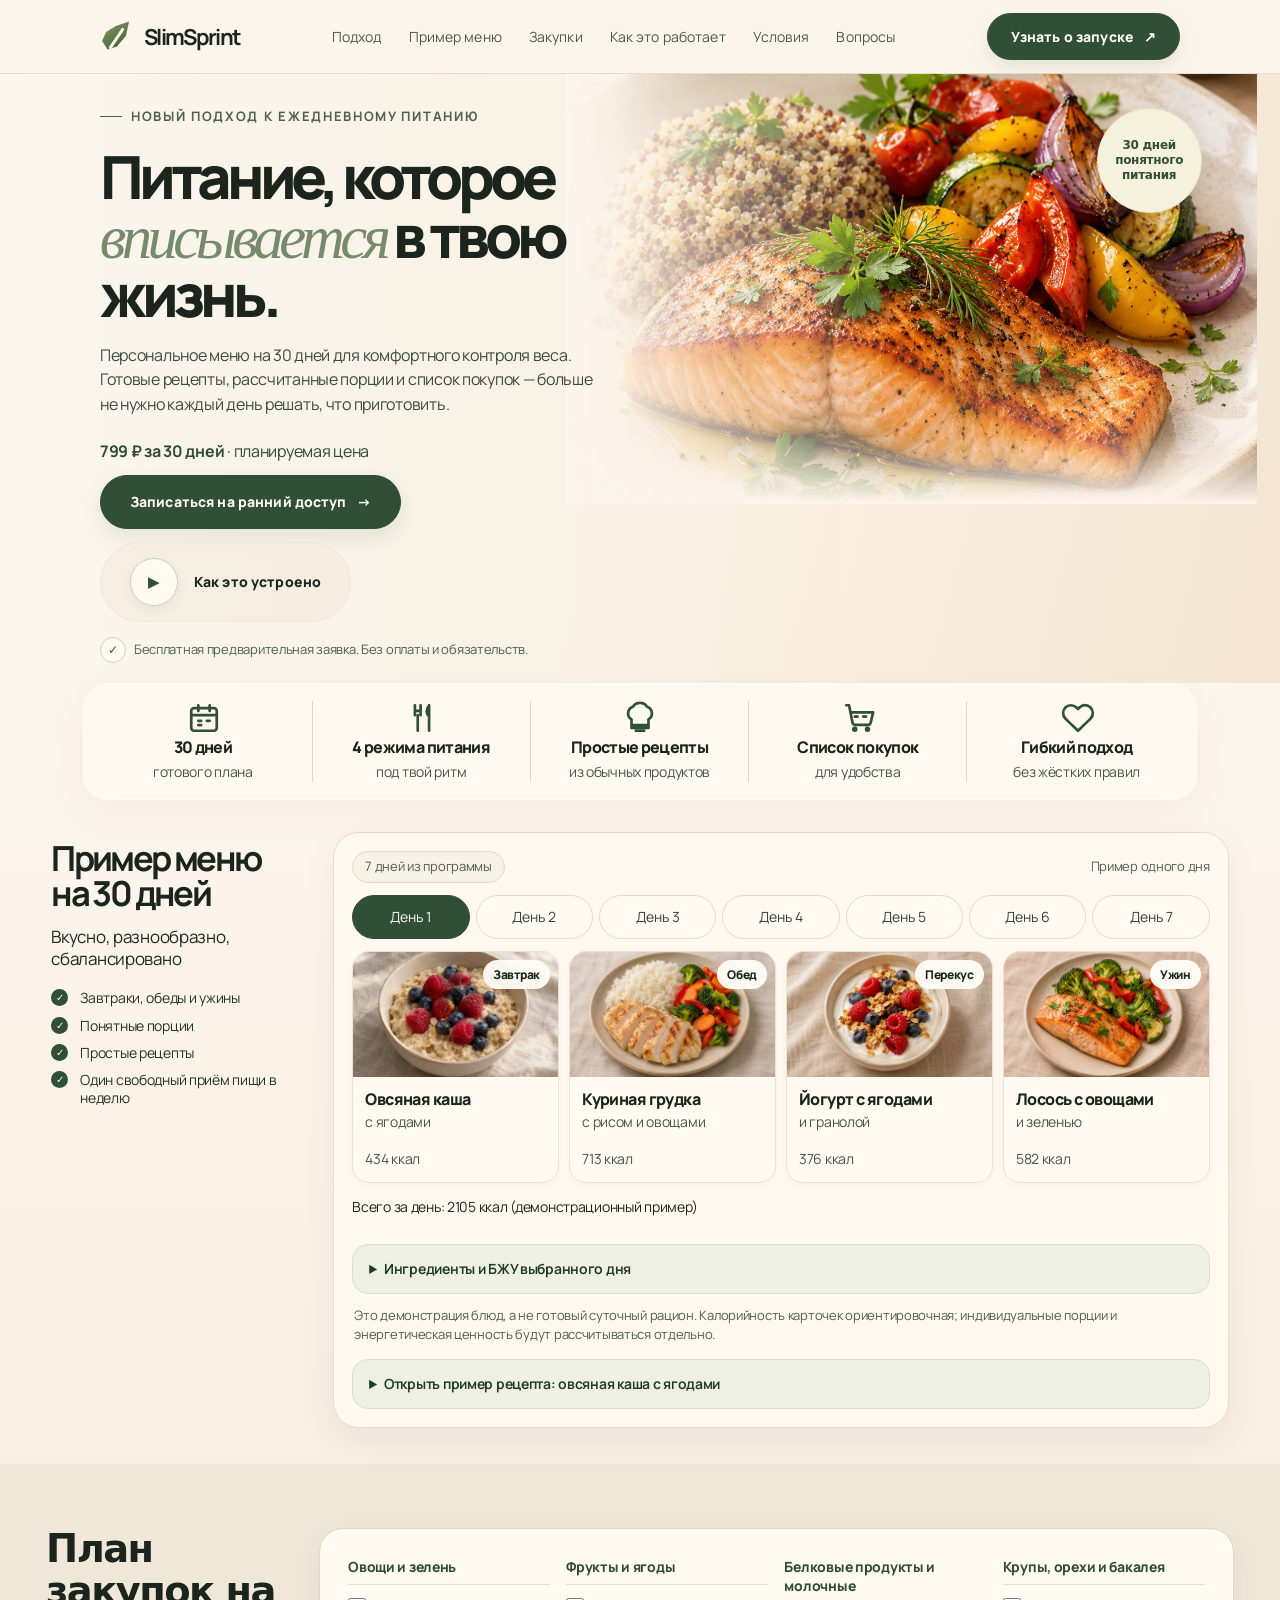
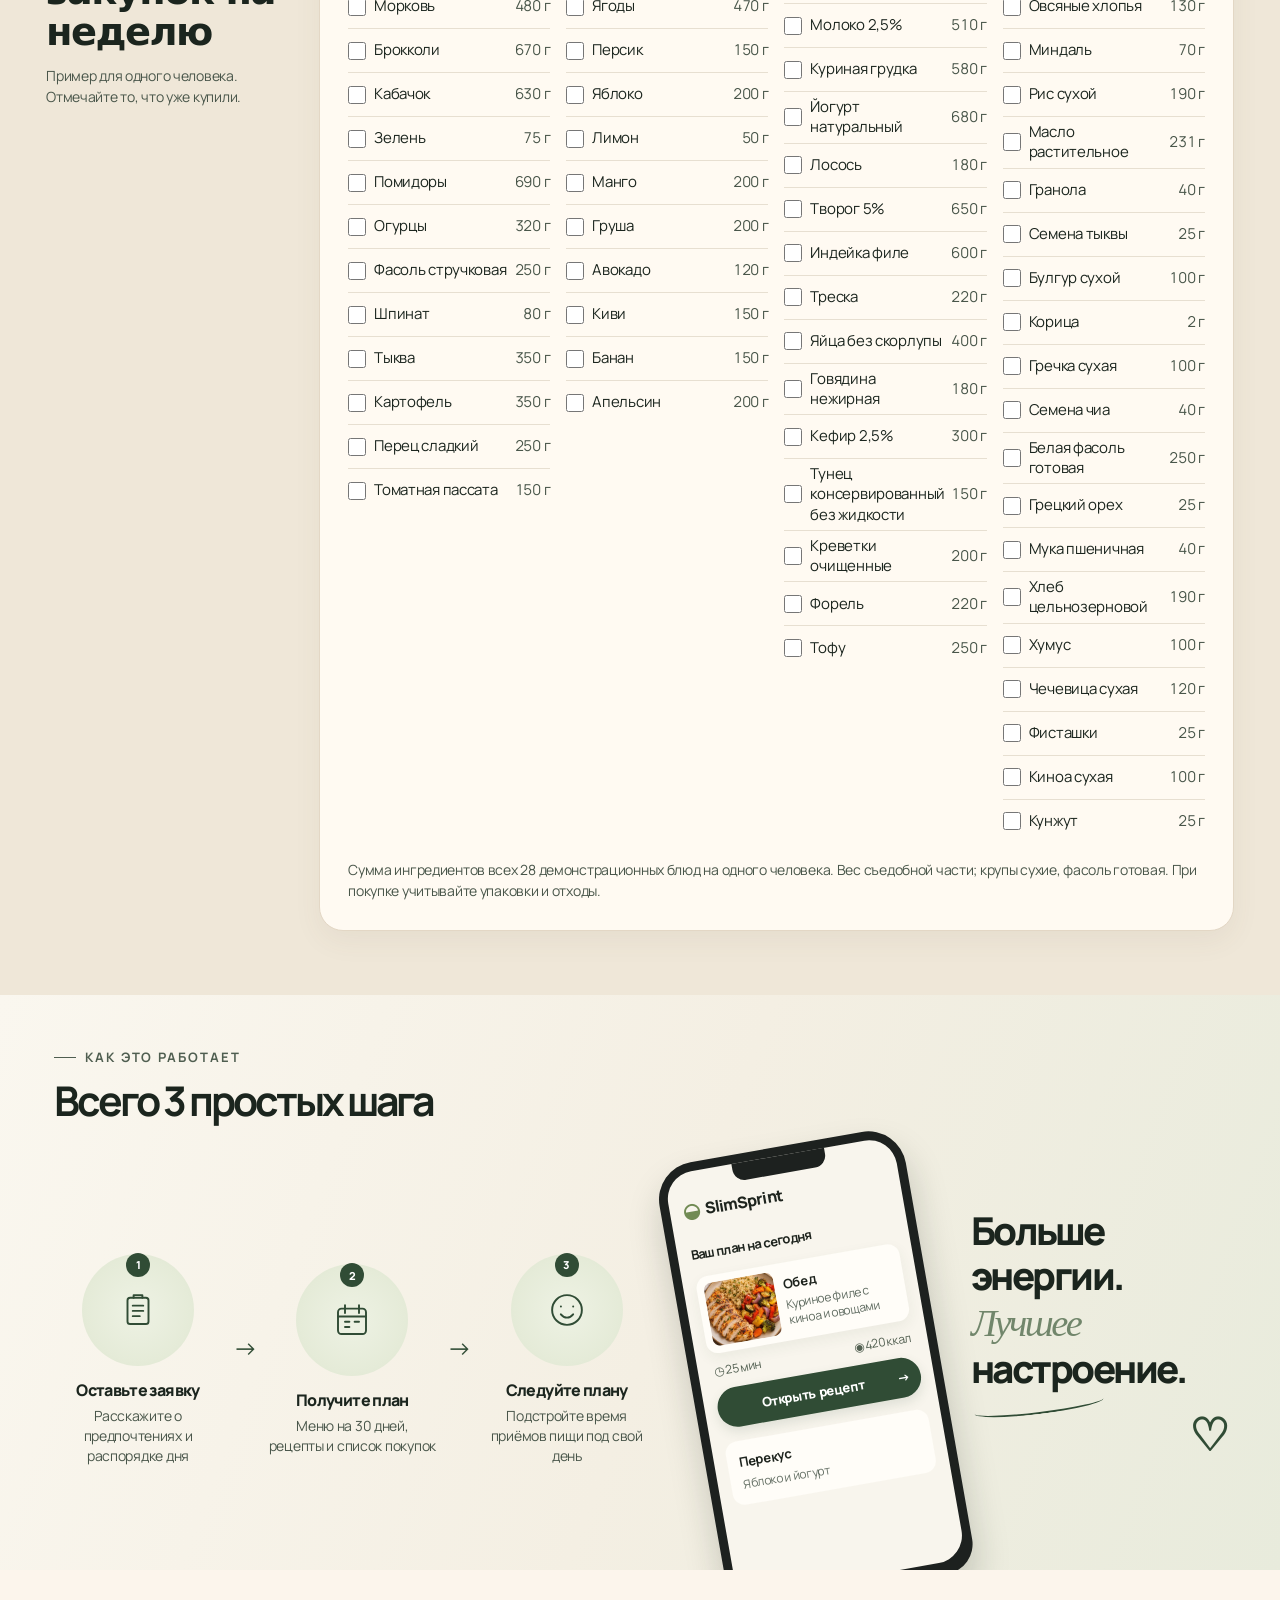
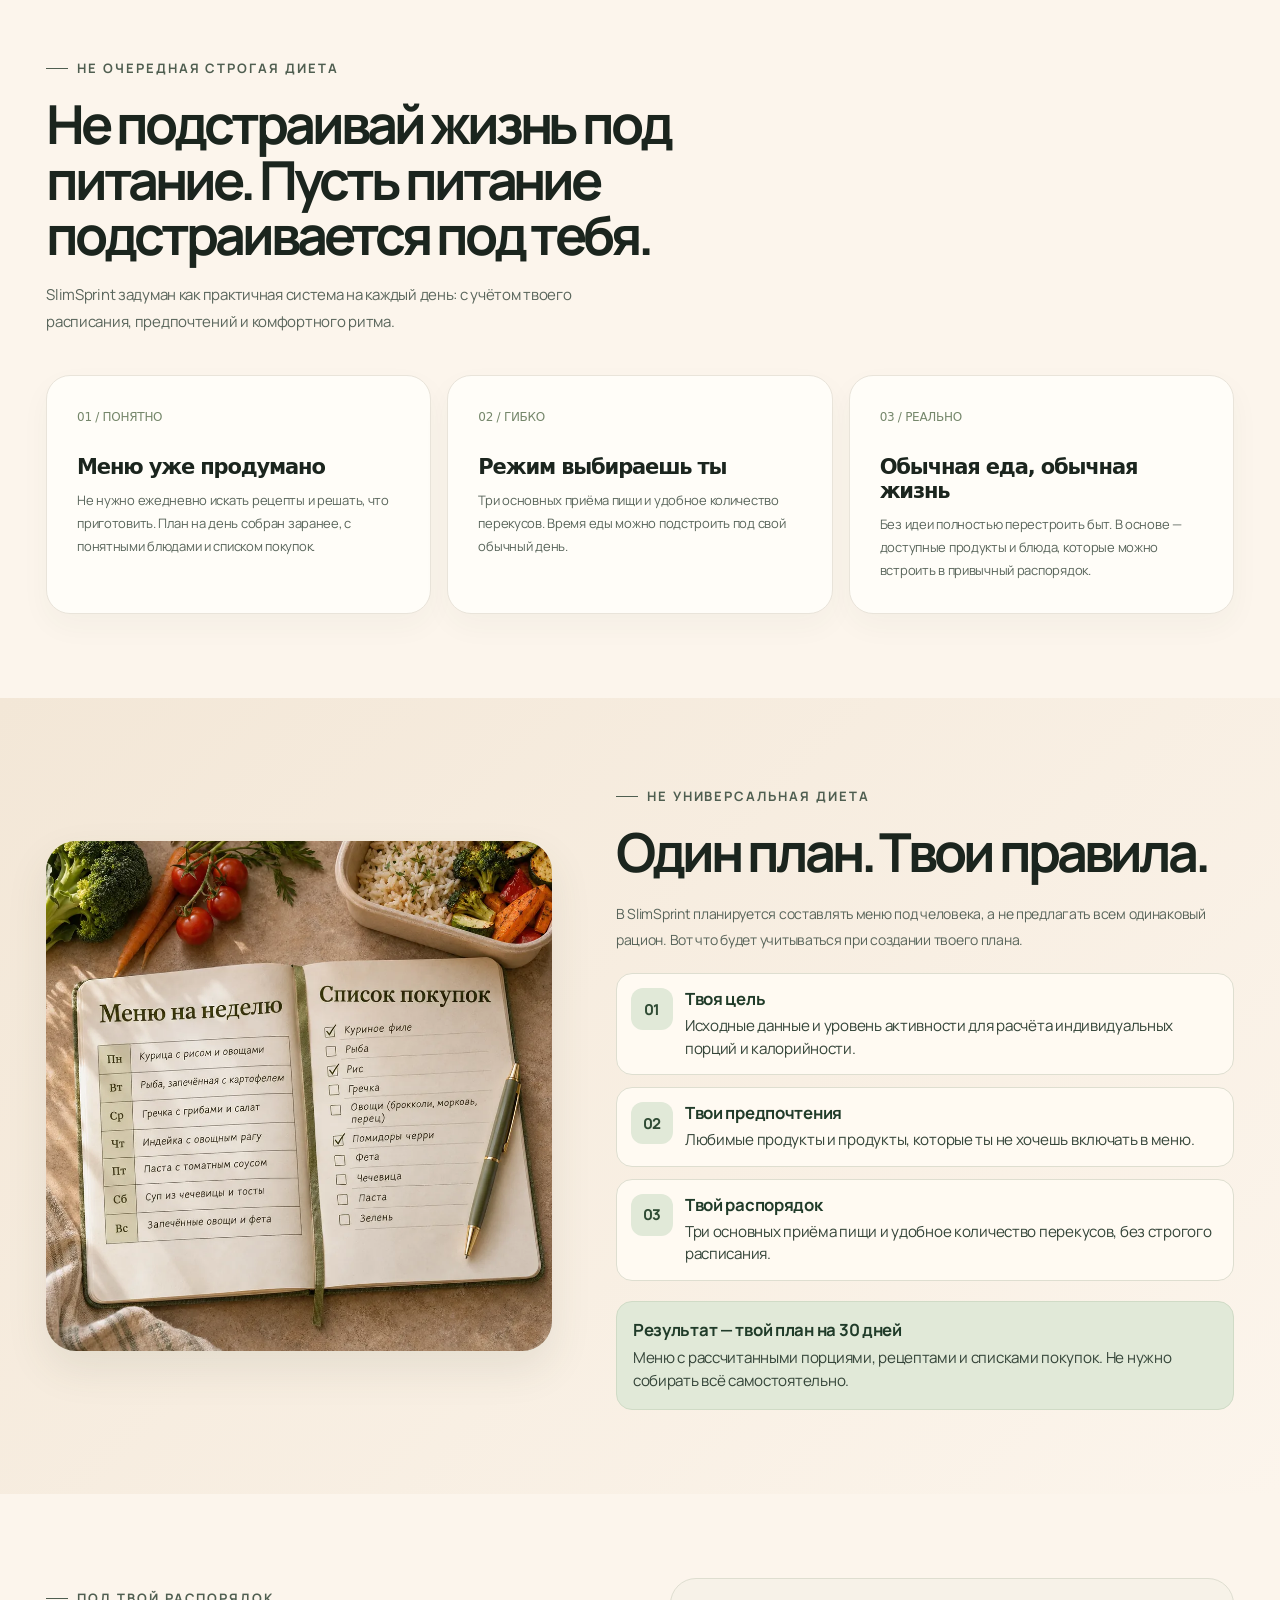
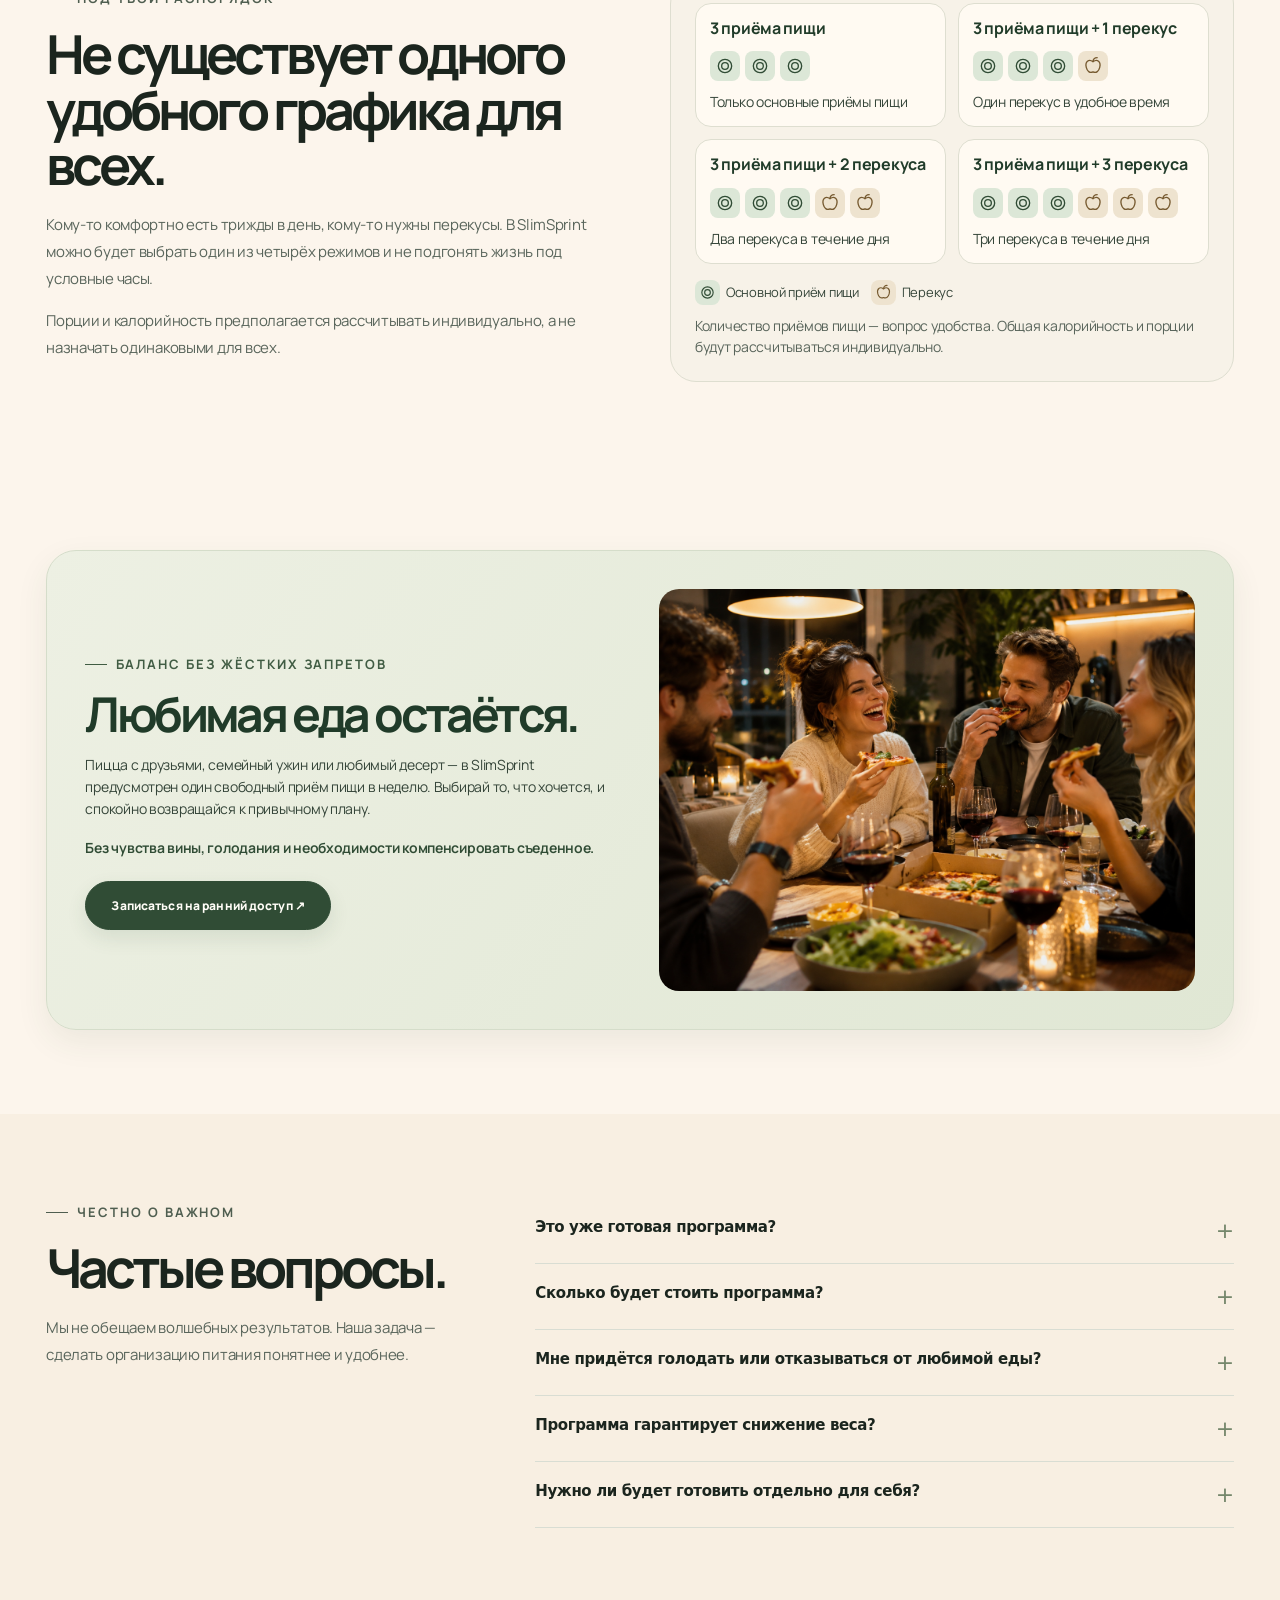
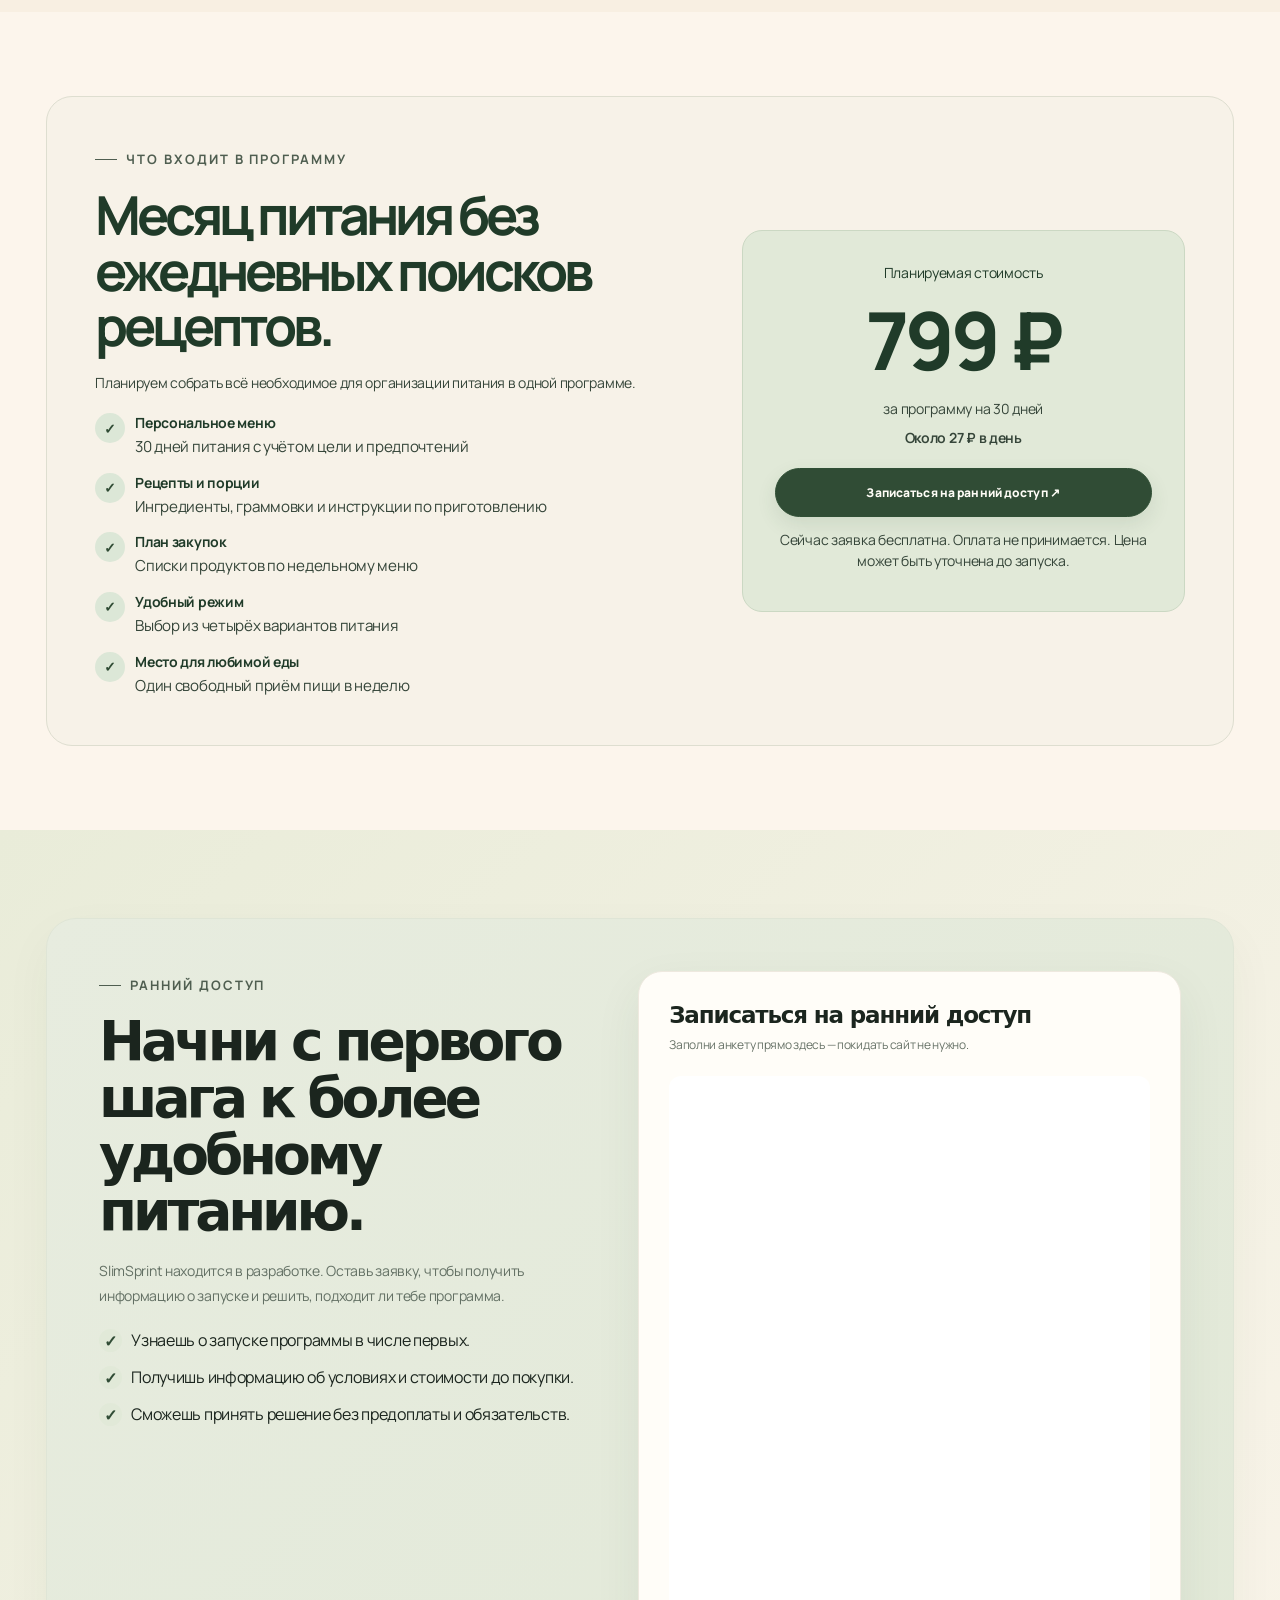
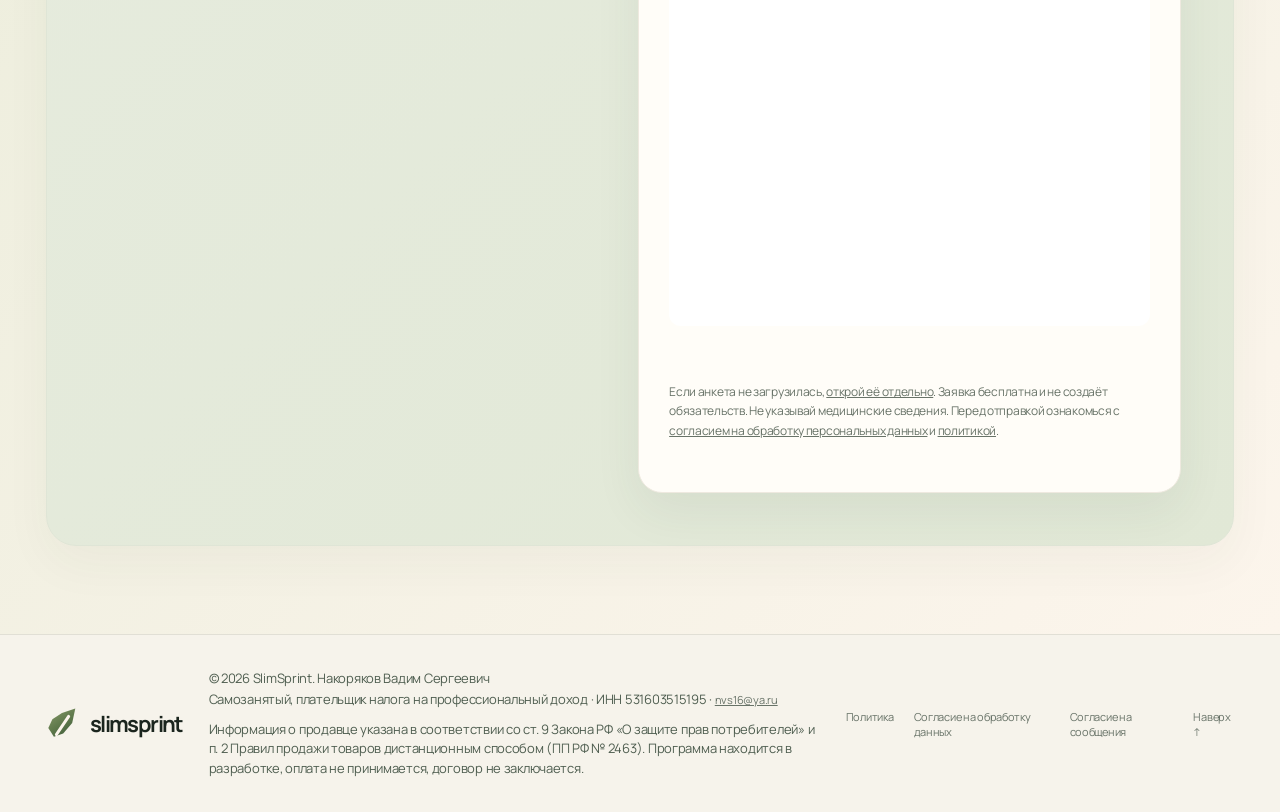
==== commit c9abadea: "Embed existing Yandex lead form directly in landing page" ====
--- a/docs/index.html
+++ b/docs/index.html
@@ -39,7 +39,7 @@
 .free-meal .btn:focus-visible{outline:3px solid #203b29!important;outline-offset:4px}
 @media(max-width:850px){.free-meal{display:flex!important;flex-direction:column!important;align-items:stretch!important;min-height:0!important;height:auto!important;gap:22px!important;padding:26px 22px!important}.free-meal h2{font-size:clamp(1.75rem,7vw,2.5rem)!important;line-height:1.12!important;margin:12px 0!important}.free-meal p{font-size:1rem!important;line-height:1.6!important}.free-meal .btn{margin:0!important;align-self:stretch!important;text-align:center!important;justify-content:center!important}}
 </style>
-<style id="sample-recipe-style">.sample-recipe{margin-top:14px;border:1px solid #d8dfce;border-radius:16px;background:#edf0e3;color:#203b29;overflow:hidden}.sample-recipe summary{padding:14px 16px;cursor:pointer;font-weight:650;line-height:1.45;color:#203b29}.sample-recipe summary:focus-visible{outline:2px solid #304c35;outline-offset:-3px}.sample-recipe-body{padding:0 16px 16px;font-size:15px;line-height:1.6;color:#354539}.sample-recipe-body h3{font-size:1.15rem;color:#203b29;margin:8px 0}.sample-recipe-body p{margin:8px 0;color:#354539}.sample-recipe-body ul,.sample-recipe-body ol{padding-left:22px;margin:8px 0;list-style-position:outside}.sample-recipe-body ul{list-style-type:disc}.sample-recipe-body ol{list-style-type:decimal}.sample-recipe-body li{margin:4px 0}</style><style id="personalization-style">.personalization-copy .personalization-steps{display:grid;gap:12px;margin:20px 0}.personalization-steps article{display:grid;grid-template-columns:42px minmax(0,1fr);gap:12px;align-items:start;padding:14px;background:#fffaf2;border:1px solid #deded0;border-radius:16px}.personalization-number{display:grid;place-items:center;width:42px;height:42px;background:#e1e9d8;color:#304c35;border-radius:12px;font-weight:750;font-size:15px}.personalization-steps h3{margin:0 0 4px!important;color:#203b29!important;font-size:1.05rem!important;line-height:1.35!important}.personalization-steps p,.personalization-result p{margin:0!important;color:#354539!important;font-size:.95rem!important;line-height:1.5!important}.personalization-result{padding:16px;background:#e1e9d8;border:1px solid #d0dbc6;border-radius:16px;color:#203b29}.personalization-result strong{display:block;color:#203b29;font-size:1.05rem;margin-bottom:6px}.personalization-copy{min-width:0}@media(max-width:560px){.personalization-steps article{padding:12px;gap:10px}.personalization-copy .personalization-steps{margin:16px 0}}</style><style id="rhythm-visual-style">.rhythm-card.rhythm-visual{padding:clamp(14px,2.5vw,24px)!important;background:#f7f2e8!important;border:1px solid #deded0!important;min-width:0}.rhythm-options{display:grid;grid-template-columns:repeat(2,minmax(0,1fr));gap:12px}.rhythm-option{min-width:0;background:#fffaf2;border:1px solid #deded0;border-radius:16px;padding:14px}.rhythm-option h3{color:#203b29!important;font-size:1rem!important;line-height:1.35!important;margin:0 0 12px!important}.rhythm-symbols{display:flex;flex-wrap:wrap;gap:5px;margin-bottom:10px}.rhythm-symbols span,.rhythm-legend i{display:inline-grid;place-items:center;border-radius:8px;width:30px;height:30px;flex-shrink:0}.rhythm-main{background:#dce7d7;color:#304c35}.rhythm-snack{background:#eee3cf;color:#765a30}.rhythm-symbols svg,.rhythm-legend svg{width:20px;height:20px;fill:none;stroke:currentColor;stroke-width:1.6;stroke-linecap:round;stroke-linejoin:round}.rhythm-option p,.rhythm-note{font-size:.875rem!important;line-height:1.5!important;color:#354539!important;margin:0!important}.rhythm-legend{display:flex;flex-wrap:wrap;gap:12px;margin:16px 0 10px;color:#354539;font-size:.8125rem}.rhythm-legend span{display:flex;align-items:center;gap:6px}.rhythm-legend i{width:25px;height:25px}.rhythm-legend svg{width:17px;height:17px}@media(max-width:560px){.rhythm-options{grid-template-columns:1fr}.rhythm-option{padding:12px}.rhythm-symbols span{width:34px;height:34px}}</style><style id="free-meal-message">.free-meal .free-meal-note{margin-top:16px!important;font-weight:650;color:#304c35!important}.free-meal>div{min-width:0}.free-meal .btn{white-space:normal!important;text-align:center}</style><style id="free-meal-photo-layout">.free-meal.free-meal-photo{display:grid!important;grid-template-columns:minmax(0,1fr) minmax(0,1fr);align-items:center!important;padding:clamp(20px,3vw,40px)!important;gap:clamp(20px,3vw,40px)!important;height:auto!important;min-height:0!important}.free-meal-photo .free-meal-copy{min-width:0}.free-meal-photo .free-meal-copy .btn{display:inline-flex;margin-top:22px!important;max-width:100%}.free-meal-photo .free-meal-image{display:block;width:100%;height:auto;aspect-ratio:4/3;object-fit:cover;object-position:center;border-radius:20px;min-width:0}@media(max-width:850px){.free-meal.free-meal-photo{grid-template-columns:minmax(0,1fr)}.free-meal-photo .free-meal-image{aspect-ratio:3/2}.free-meal-photo .free-meal-copy .btn{width:100%;justify-content:center}}</style><style id="offer-style">.offer-section{scroll-margin-top:90px}.offer-panel{display:grid;grid-template-columns:minmax(0,1.35fr) minmax(0,1fr);gap:clamp(20px,4vw,48px);align-items:center;padding:clamp(20px,4vw,48px);background:#f7f2e8;border:1px solid #deded0;border-radius:26px}.offer-copy{min-width:0}.offer-copy h2{color:#203b29!important}.offer-copy>p,.offer-list p{color:#354539!important;line-height:1.55}.offer-list{list-style:none;padding:0;margin:20px 0 0;display:grid;gap:14px}.offer-list li{display:grid;grid-template-columns:30px minmax(0,1fr);gap:10px;align-items:start}.offer-check{display:grid;place-items:center;width:30px;height:30px;background:#dce7d7;border-radius:50%;color:#304c35;font-weight:700}.offer-list strong{color:#203b29}.offer-list p{margin:3px 0 0!important;font-size:.95rem}.offer-price-card{background:#e1e9d8;border:1px solid #cbd8c3;border-radius:20px;padding:clamp(20px,3vw,32px);text-align:center;color:#203b29;min-width:0}.offer-amount{font-size:clamp(3rem,7vw,5rem);font-weight:750;line-height:1.15;letter-spacing:-.05em;margin:12px 0;color:#203b29}.offer-price-card p{color:#354539!important;margin:8px 0;line-height:1.5}.offer-per-day{font-weight:650}.offer-price-card .btn{display:flex;justify-content:center;white-space:normal;text-align:center;margin:20px 0 12px;background:#304c35!important;color:#fffdf7!important}.offer-disclaimer{font-size:.875rem}@media(max-width:850px){.offer-panel{grid-template-columns:minmax(0,1fr)}} </style><style id="early-access-style">.early-access-benefits{list-style:none;padding:0;margin:20px 0 0;display:grid;gap:12px}.early-access-benefits li{position:relative;padding-left:32px;line-height:1.55;color:inherit}.early-access-benefits li::before{content:"✓";position:absolute;left:0;top:1px;width:23px;height:23px;border-radius:50%;background:#e1e9d8;color:#304c35;display:grid;place-items:center;font-weight:700}.lead-copy .early-access-benefits{font-size:1rem}</style></head>
+<style id="sample-recipe-style">.sample-recipe{margin-top:14px;border:1px solid #d8dfce;border-radius:16px;background:#edf0e3;color:#203b29;overflow:hidden}.sample-recipe summary{padding:14px 16px;cursor:pointer;font-weight:650;line-height:1.45;color:#203b29}.sample-recipe summary:focus-visible{outline:2px solid #304c35;outline-offset:-3px}.sample-recipe-body{padding:0 16px 16px;font-size:15px;line-height:1.6;color:#354539}.sample-recipe-body h3{font-size:1.15rem;color:#203b29;margin:8px 0}.sample-recipe-body p{margin:8px 0;color:#354539}.sample-recipe-body ul,.sample-recipe-body ol{padding-left:22px;margin:8px 0;list-style-position:outside}.sample-recipe-body ul{list-style-type:disc}.sample-recipe-body ol{list-style-type:decimal}.sample-recipe-body li{margin:4px 0}</style><style id="personalization-style">.personalization-copy .personalization-steps{display:grid;gap:12px;margin:20px 0}.personalization-steps article{display:grid;grid-template-columns:42px minmax(0,1fr);gap:12px;align-items:start;padding:14px;background:#fffaf2;border:1px solid #deded0;border-radius:16px}.personalization-number{display:grid;place-items:center;width:42px;height:42px;background:#e1e9d8;color:#304c35;border-radius:12px;font-weight:750;font-size:15px}.personalization-steps h3{margin:0 0 4px!important;color:#203b29!important;font-size:1.05rem!important;line-height:1.35!important}.personalization-steps p,.personalization-result p{margin:0!important;color:#354539!important;font-size:.95rem!important;line-height:1.5!important}.personalization-result{padding:16px;background:#e1e9d8;border:1px solid #d0dbc6;border-radius:16px;color:#203b29}.personalization-result strong{display:block;color:#203b29;font-size:1.05rem;margin-bottom:6px}.personalization-copy{min-width:0}@media(max-width:560px){.personalization-steps article{padding:12px;gap:10px}.personalization-copy .personalization-steps{margin:16px 0}}</style><style id="rhythm-visual-style">.rhythm-card.rhythm-visual{padding:clamp(14px,2.5vw,24px)!important;background:#f7f2e8!important;border:1px solid #deded0!important;min-width:0}.rhythm-options{display:grid;grid-template-columns:repeat(2,minmax(0,1fr));gap:12px}.rhythm-option{min-width:0;background:#fffaf2;border:1px solid #deded0;border-radius:16px;padding:14px}.rhythm-option h3{color:#203b29!important;font-size:1rem!important;line-height:1.35!important;margin:0 0 12px!important}.rhythm-symbols{display:flex;flex-wrap:wrap;gap:5px;margin-bottom:10px}.rhythm-symbols span,.rhythm-legend i{display:inline-grid;place-items:center;border-radius:8px;width:30px;height:30px;flex-shrink:0}.rhythm-main{background:#dce7d7;color:#304c35}.rhythm-snack{background:#eee3cf;color:#765a30}.rhythm-symbols svg,.rhythm-legend svg{width:20px;height:20px;fill:none;stroke:currentColor;stroke-width:1.6;stroke-linecap:round;stroke-linejoin:round}.rhythm-option p,.rhythm-note{font-size:.875rem!important;line-height:1.5!important;color:#354539!important;margin:0!important}.rhythm-legend{display:flex;flex-wrap:wrap;gap:12px;margin:16px 0 10px;color:#354539;font-size:.8125rem}.rhythm-legend span{display:flex;align-items:center;gap:6px}.rhythm-legend i{width:25px;height:25px}.rhythm-legend svg{width:17px;height:17px}@media(max-width:560px){.rhythm-options{grid-template-columns:1fr}.rhythm-option{padding:12px}.rhythm-symbols span{width:34px;height:34px}}</style><style id="free-meal-message">.free-meal .free-meal-note{margin-top:16px!important;font-weight:650;color:#304c35!important}.free-meal>div{min-width:0}.free-meal .btn{white-space:normal!important;text-align:center}</style><style id="free-meal-photo-layout">.free-meal.free-meal-photo{display:grid!important;grid-template-columns:minmax(0,1fr) minmax(0,1fr);align-items:center!important;padding:clamp(20px,3vw,40px)!important;gap:clamp(20px,3vw,40px)!important;height:auto!important;min-height:0!important}.free-meal-photo .free-meal-copy{min-width:0}.free-meal-photo .free-meal-copy .btn{display:inline-flex;margin-top:22px!important;max-width:100%}.free-meal-photo .free-meal-image{display:block;width:100%;height:auto;aspect-ratio:4/3;object-fit:cover;object-position:center;border-radius:20px;min-width:0}@media(max-width:850px){.free-meal.free-meal-photo{grid-template-columns:minmax(0,1fr)}.free-meal-photo .free-meal-image{aspect-ratio:3/2}.free-meal-photo .free-meal-copy .btn{width:100%;justify-content:center}}</style><style id="offer-style">.offer-section{scroll-margin-top:90px}.offer-panel{display:grid;grid-template-columns:minmax(0,1.35fr) minmax(0,1fr);gap:clamp(20px,4vw,48px);align-items:center;padding:clamp(20px,4vw,48px);background:#f7f2e8;border:1px solid #deded0;border-radius:26px}.offer-copy{min-width:0}.offer-copy h2{color:#203b29!important}.offer-copy>p,.offer-list p{color:#354539!important;line-height:1.55}.offer-list{list-style:none;padding:0;margin:20px 0 0;display:grid;gap:14px}.offer-list li{display:grid;grid-template-columns:30px minmax(0,1fr);gap:10px;align-items:start}.offer-check{display:grid;place-items:center;width:30px;height:30px;background:#dce7d7;border-radius:50%;color:#304c35;font-weight:700}.offer-list strong{color:#203b29}.offer-list p{margin:3px 0 0!important;font-size:.95rem}.offer-price-card{background:#e1e9d8;border:1px solid #cbd8c3;border-radius:20px;padding:clamp(20px,3vw,32px);text-align:center;color:#203b29;min-width:0}.offer-amount{font-size:clamp(3rem,7vw,5rem);font-weight:750;line-height:1.15;letter-spacing:-.05em;margin:12px 0;color:#203b29}.offer-price-card p{color:#354539!important;margin:8px 0;line-height:1.5}.offer-per-day{font-weight:650}.offer-price-card .btn{display:flex;justify-content:center;white-space:normal;text-align:center;margin:20px 0 12px;background:#304c35!important;color:#fffdf7!important}.offer-disclaimer{font-size:.875rem}@media(max-width:850px){.offer-panel{grid-template-columns:minmax(0,1fr)}} </style><style id="early-access-style">.early-access-benefits{list-style:none;padding:0;margin:20px 0 0;display:grid;gap:12px}.early-access-benefits li{position:relative;padding-left:32px;line-height:1.55;color:inherit}.early-access-benefits li::before{content:"✓";position:absolute;left:0;top:1px;width:23px;height:23px;border-radius:50%;background:#e1e9d8;color:#304c35;display:grid;place-items:center;font-weight:700}.lead-copy .early-access-benefits{font-size:1rem}</style><style id="embedded-lead-style">#lead-frame{display:block;width:100%;max-width:100%;height:850px;border:0;border-radius:12px;background:#fff;margin:16px 0}.lead-panel .form-card{min-width:0}.lead-panel{align-items:start!important}@media(max-width:850px){#lead-frame{height:950px}.lead-panel .form-card{padding:16px!important}}</style></head>
 <body class="has-action-bar">
 <a class="skip-link" href="#top">Перейти к содержанию</a>
 <header class="header"><div class="wrap nav">
@@ -134,13 +134,7 @@
 </div></div></section><section class="section offer-section" id="price" aria-labelledby="offer-title"><div class="wrap"><div class="offer-panel"><div class="offer-copy"><span class="eyebrow">Что входит в программу</span><h2 id="offer-title">Месяц питания без ежедневных поисков рецептов.</h2><p>Планируем собрать всё необходимое для организации питания в одной программе.</p><ul class="offer-list"><li><span class="offer-check" aria-hidden="true">✓</span><div><strong>Персональное меню</strong><p>30 дней питания с учётом цели и предпочтений</p></div></li><li><span class="offer-check" aria-hidden="true">✓</span><div><strong>Рецепты и порции</strong><p>Ингредиенты, граммовки и инструкции по приготовлению</p></div></li><li><span class="offer-check" aria-hidden="true">✓</span><div><strong>План закупок</strong><p>Списки продуктов по недельному меню</p></div></li><li><span class="offer-check" aria-hidden="true">✓</span><div><strong>Удобный режим</strong><p>Выбор из четырёх вариантов питания</p></div></li><li><span class="offer-check" aria-hidden="true">✓</span><div><strong>Место для любимой еды</strong><p>Один свободный приём пищи в неделю</p></div></li></ul></div><div class="offer-price-card"><span>Планируемая стоимость</span><div class="offer-amount">799 ₽</div><p>за программу на 30 дней</p><p class="offer-per-day">Около 27 ₽ в день</p><a class="btn" href="#lead-form">Записаться на ранний доступ ↗</a><p class="offer-disclaimer">Сейчас заявка бесплатна. Оплата не принимается. Цена может быть уточнена до запуска.</p></div></div></div></section>
 <section class="lead" id="lead-form"><div class="wrap"><div class="lead-panel">
 <div class="lead-copy"><span class="eyebrow">Ранний доступ</span><h2>Начни с первого шага к более удобному питанию.</h2><p>SlimSprint находится в разработке. Оставь заявку, чтобы получить информацию о запуске и решить, подходит ли тебе программа.</p><ul class="early-access-benefits"><li>Узнаешь о запуске программы в числе первых.</li><li>Получишь информацию об условиях и стоимости до покупки.</li><li>Сможешь принять решение без предоплаты и обязательств.</li></ul></div>
-<div class="form-card">
-<h3>Записаться на ранний доступ</h3>
-<p>Перейди в короткую анкету Яндекса и оставь контакт для уведомления о запуске.</p>
-<p><a class="form-submit form-submit--link" id="lead-cta" href="https://forms.yandex.ru/u/6b08764d974ab268136c6522/" rel="noopener">Записаться бесплатно <span aria-hidden="true">↗</span></a></p>
-<p class="form-status" id="form-message" role="status" aria-live="polite"></p>
-<p class="form-foot">Открывается защищённая форма Яндекса. Заявка не оплачивает программу и не создаёт обязательств. Не указывай в форме медицинские сведения. Нажимая кнопку, ты принимаешь <a href="personal-data-consent.html" target="_blank" rel="noopener">согласие на обработку персональных данных</a> и <a href="privacy-policy.html" target="_blank" rel="noopener">политику</a>.</p>
-</div>
+<div class="form-card"><h3>Записаться на ранний доступ</h3><p>Заполни анкету прямо здесь — покидать сайт не нужно.</p><iframe id="lead-frame" title="Анкета раннего доступа SlimSprint" src="https://forms.yandex.ru/u/6b08764d974ab268136c6522/?iframe=1&amp;theme=light" width="100%" height="850" loading="lazy" name="ya-form-6b08764d974ab268136c6522"></iframe><p class="form-status" id="form-message" role="status" aria-live="polite"></p><p class="form-foot">Если анкета не загрузилась, <a id="lead-cta" href="https://forms.yandex.ru/u/6b08764d974ab268136c6522/" target="_blank" rel="noopener">открой её отдельно</a>. Заявка бесплатна и не создаёт обязательств. Не указывай медицинские сведения. Перед отправкой ознакомься с <a href="personal-data-consent.html" target="_blank" rel="noopener">согласием на обработку персональных данных</a> и <a href="privacy-policy.html" target="_blank" rel="noopener">политикой</a>.</p></div>
 </div></div></section>
 
 
@@ -214,6 +208,12 @@
       if (value) formUrl.searchParams.set(key, value);
     });
     cta.setAttribute("href", formUrl.href);
+    var frame = document.getElementById("lead-frame");
+    if (frame) {
+      formUrl.searchParams.set("iframe", "1");
+      formUrl.searchParams.set("theme", "light");
+      if (frame.src !== formUrl.href) frame.src = formUrl.href;
+    }
   }
 })();
 
